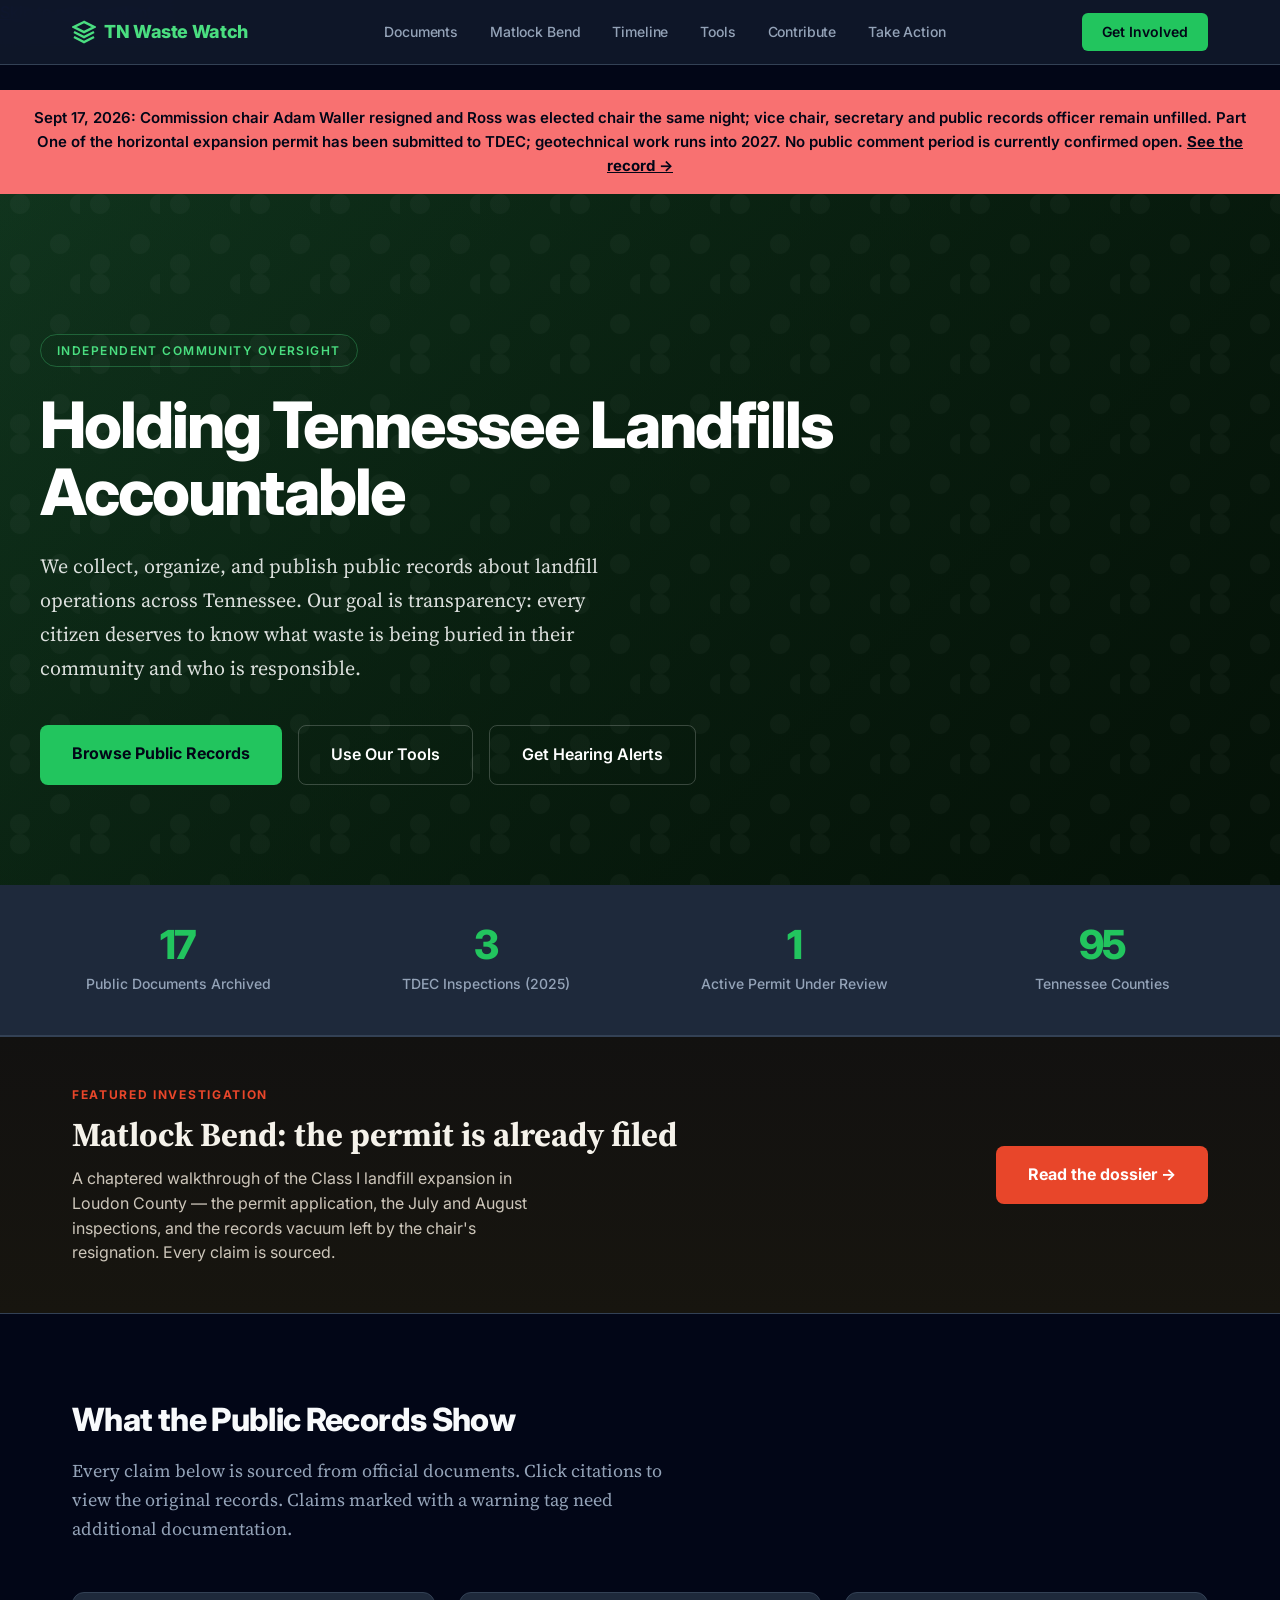
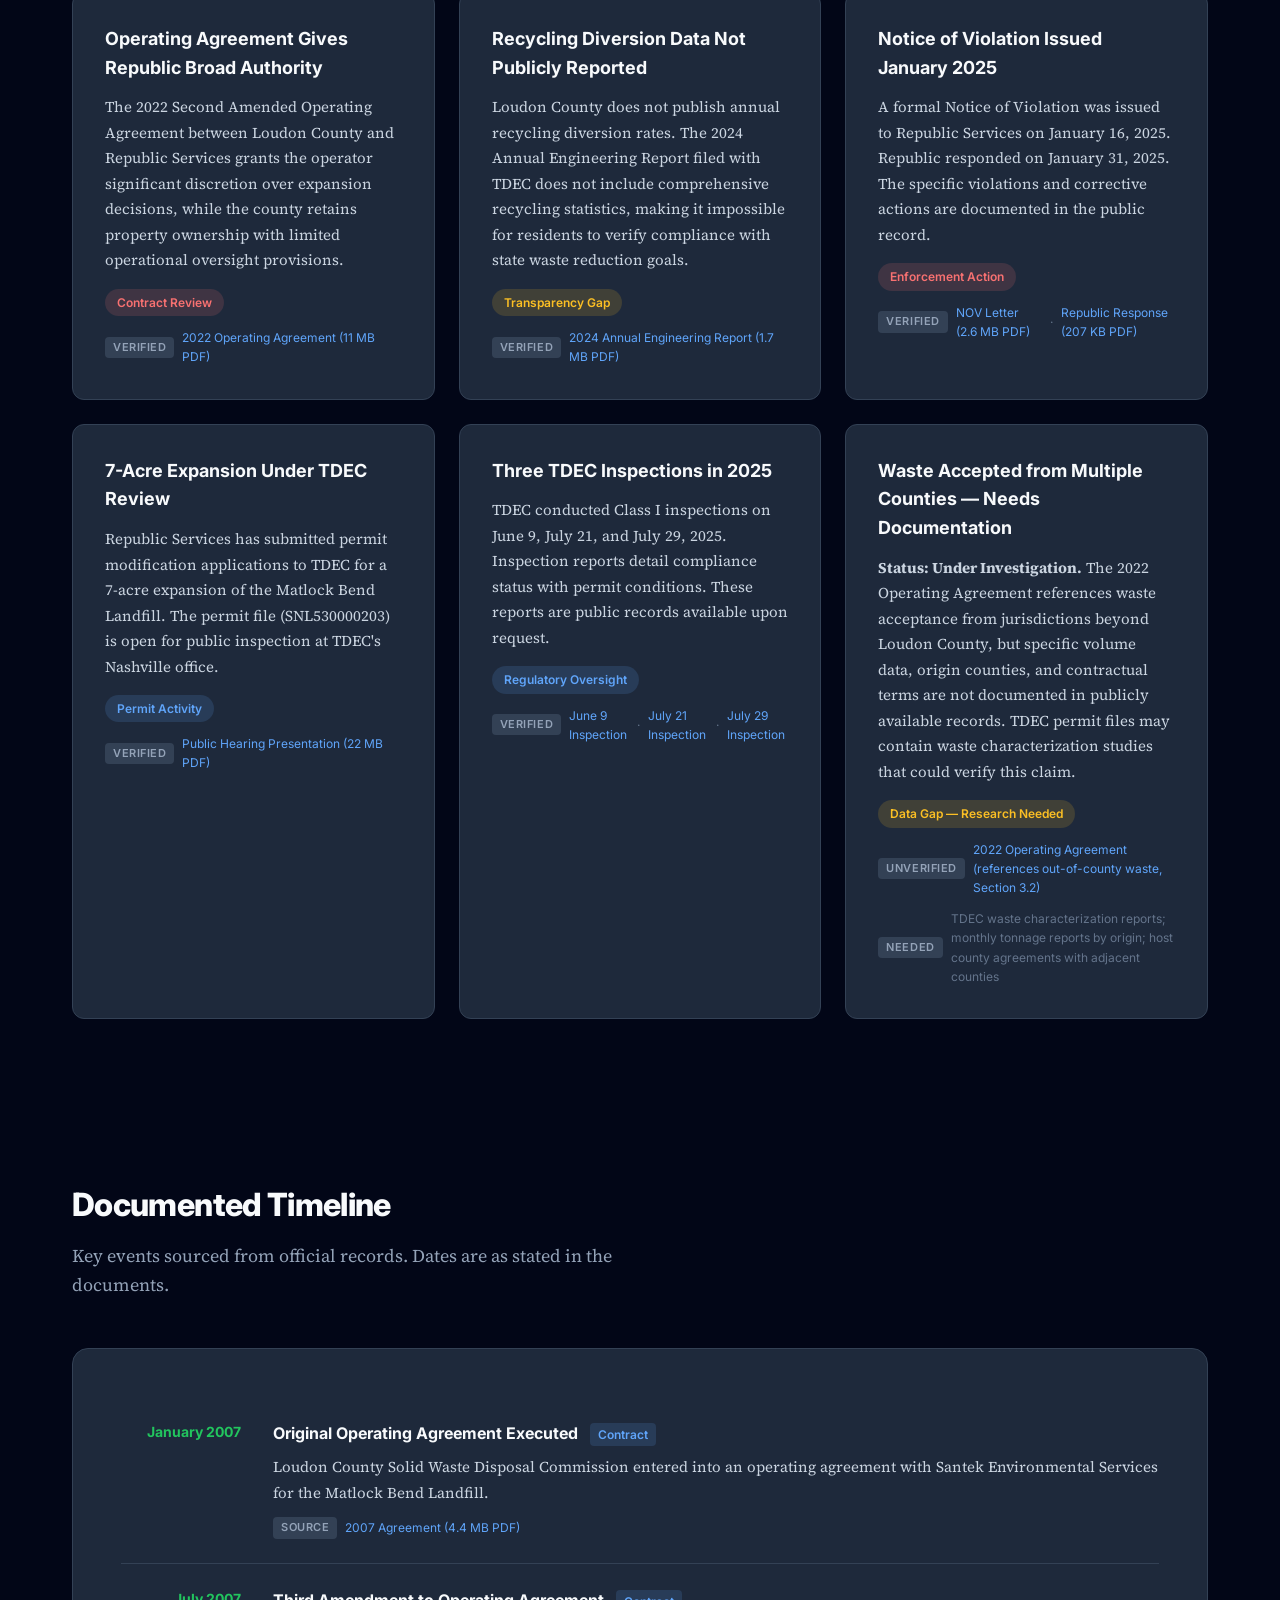
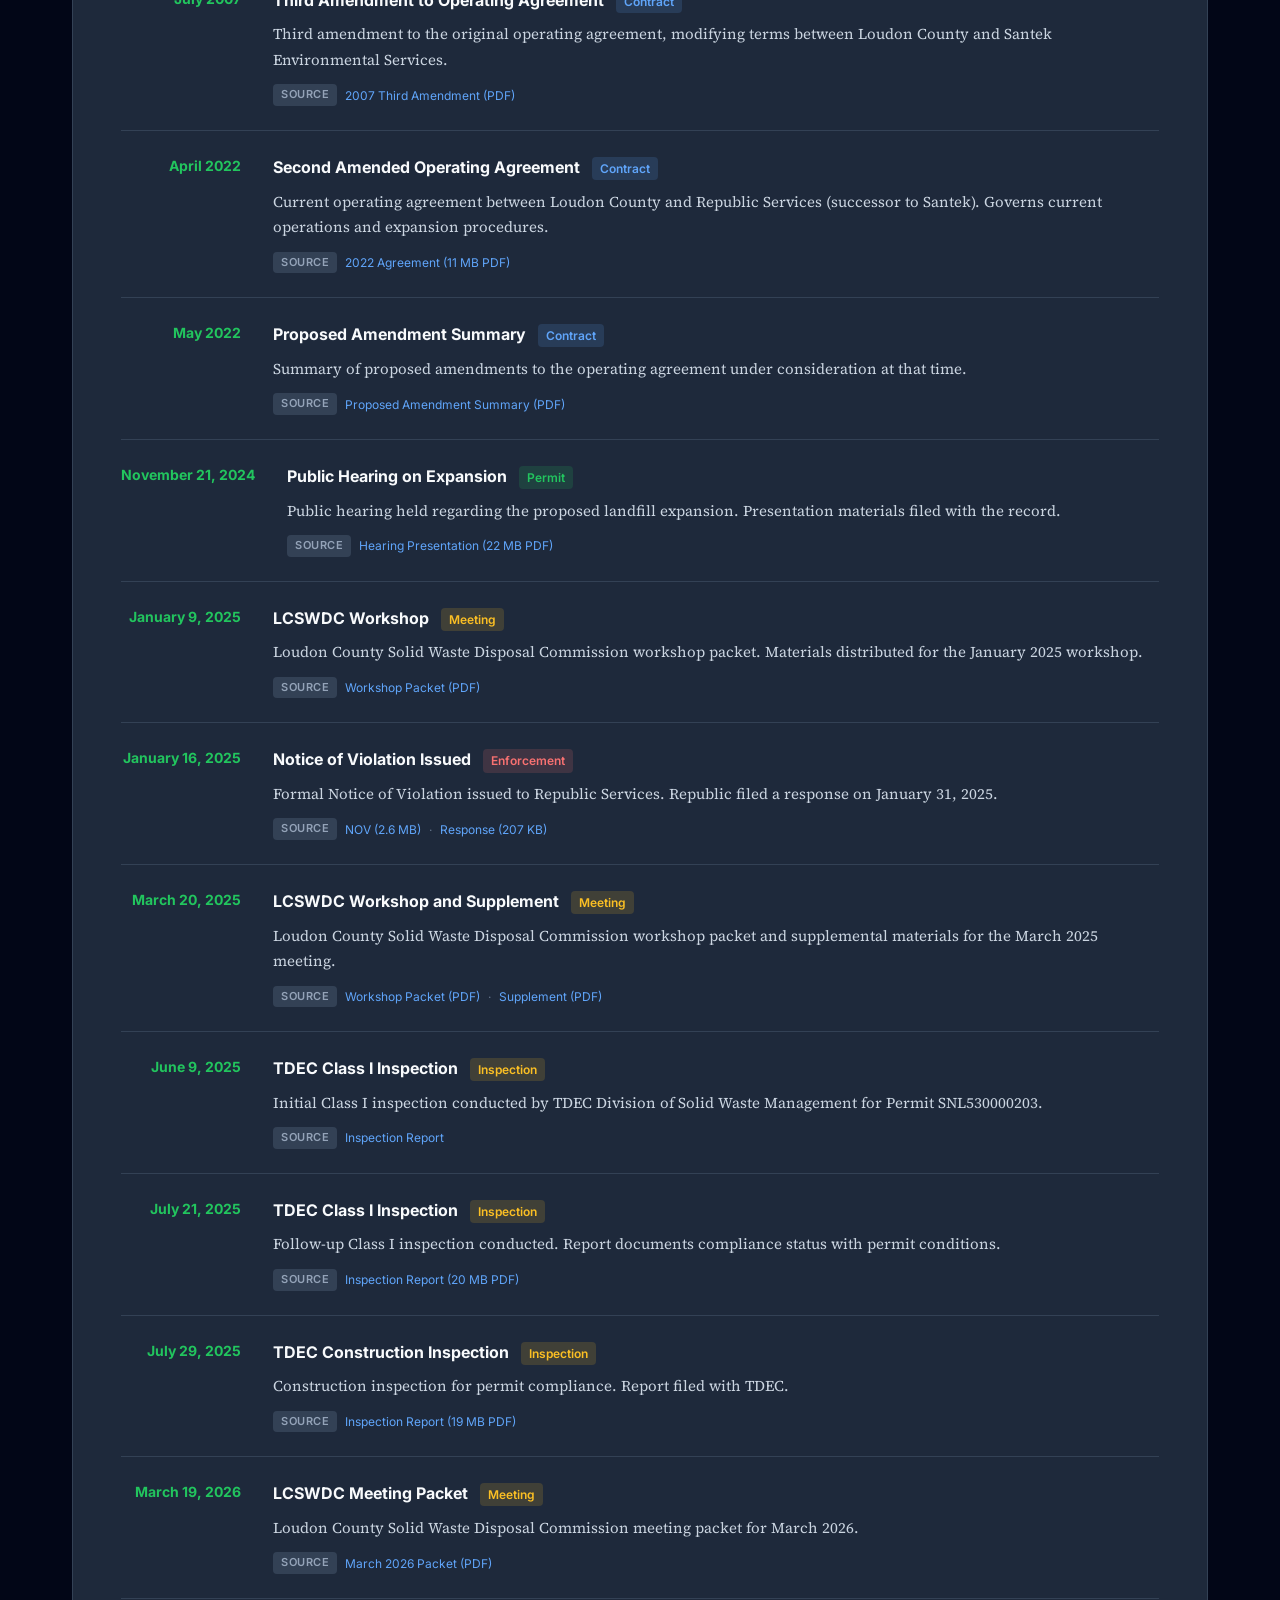
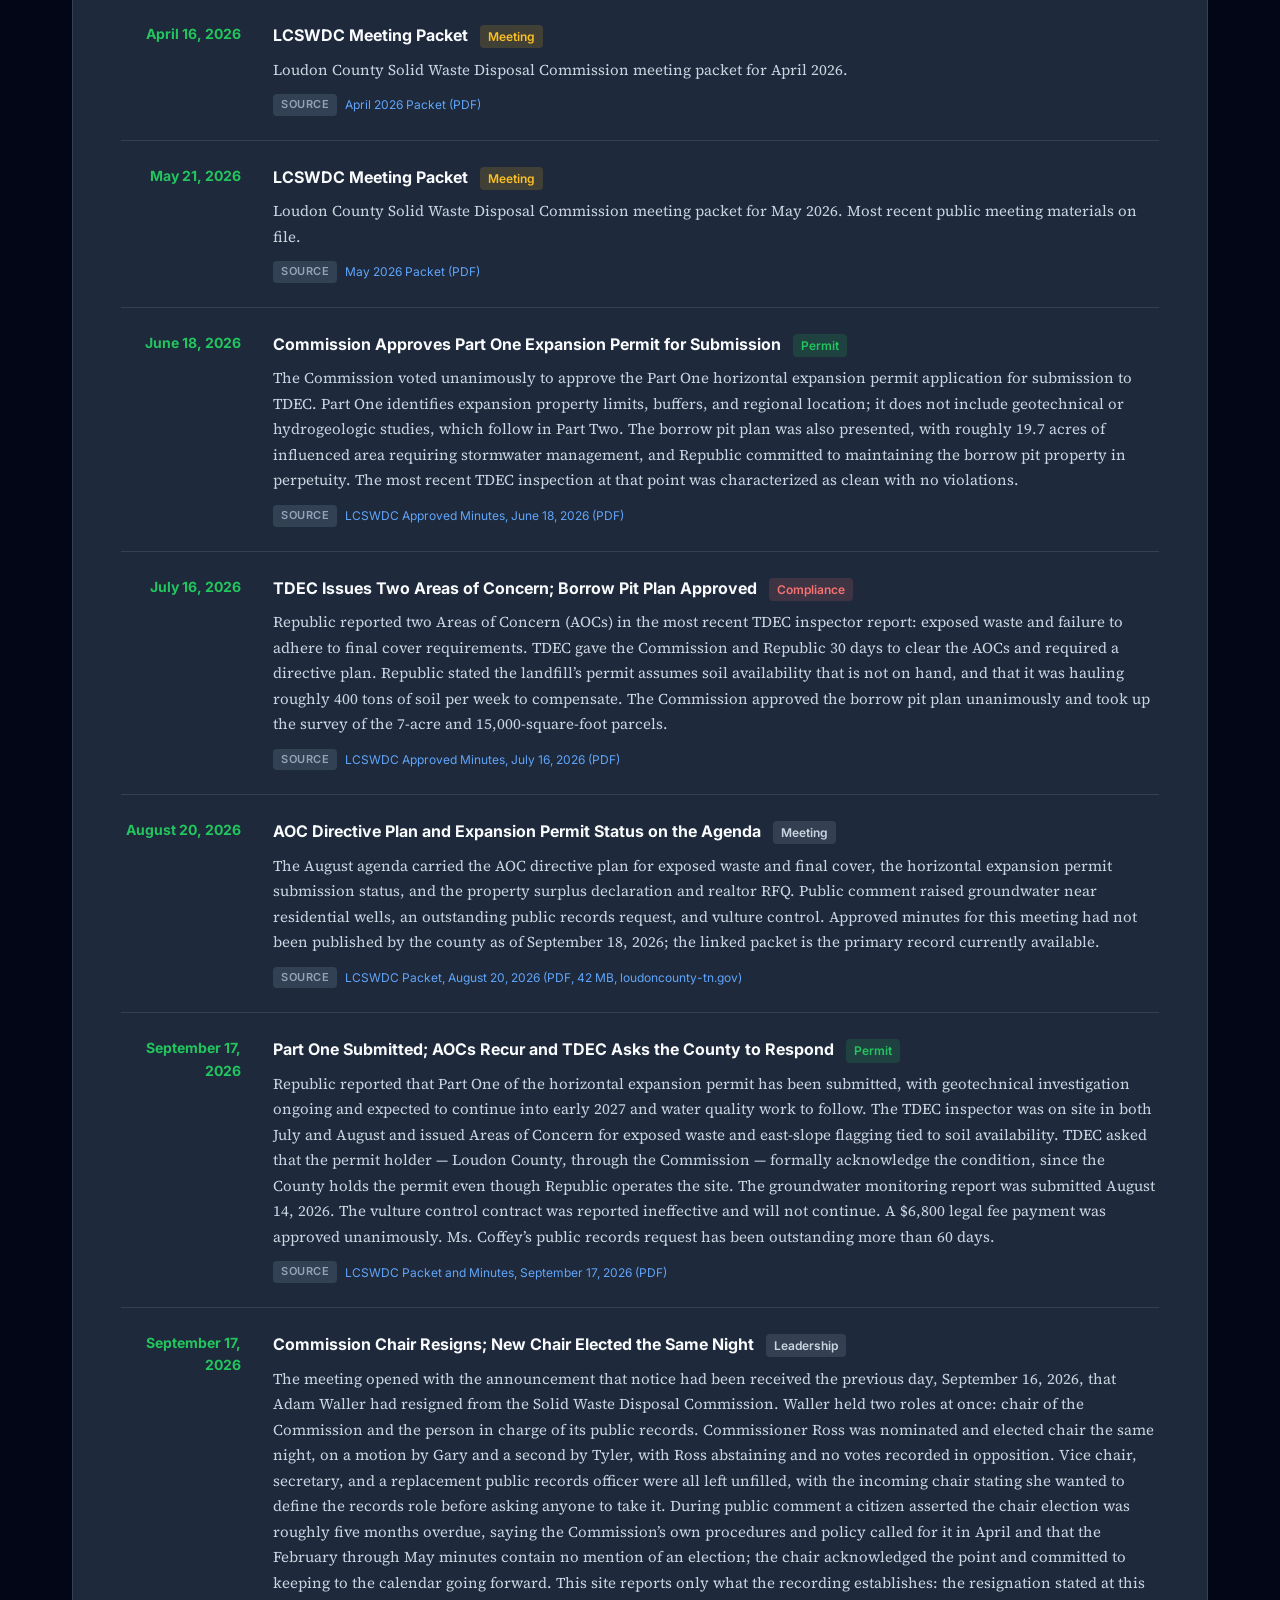
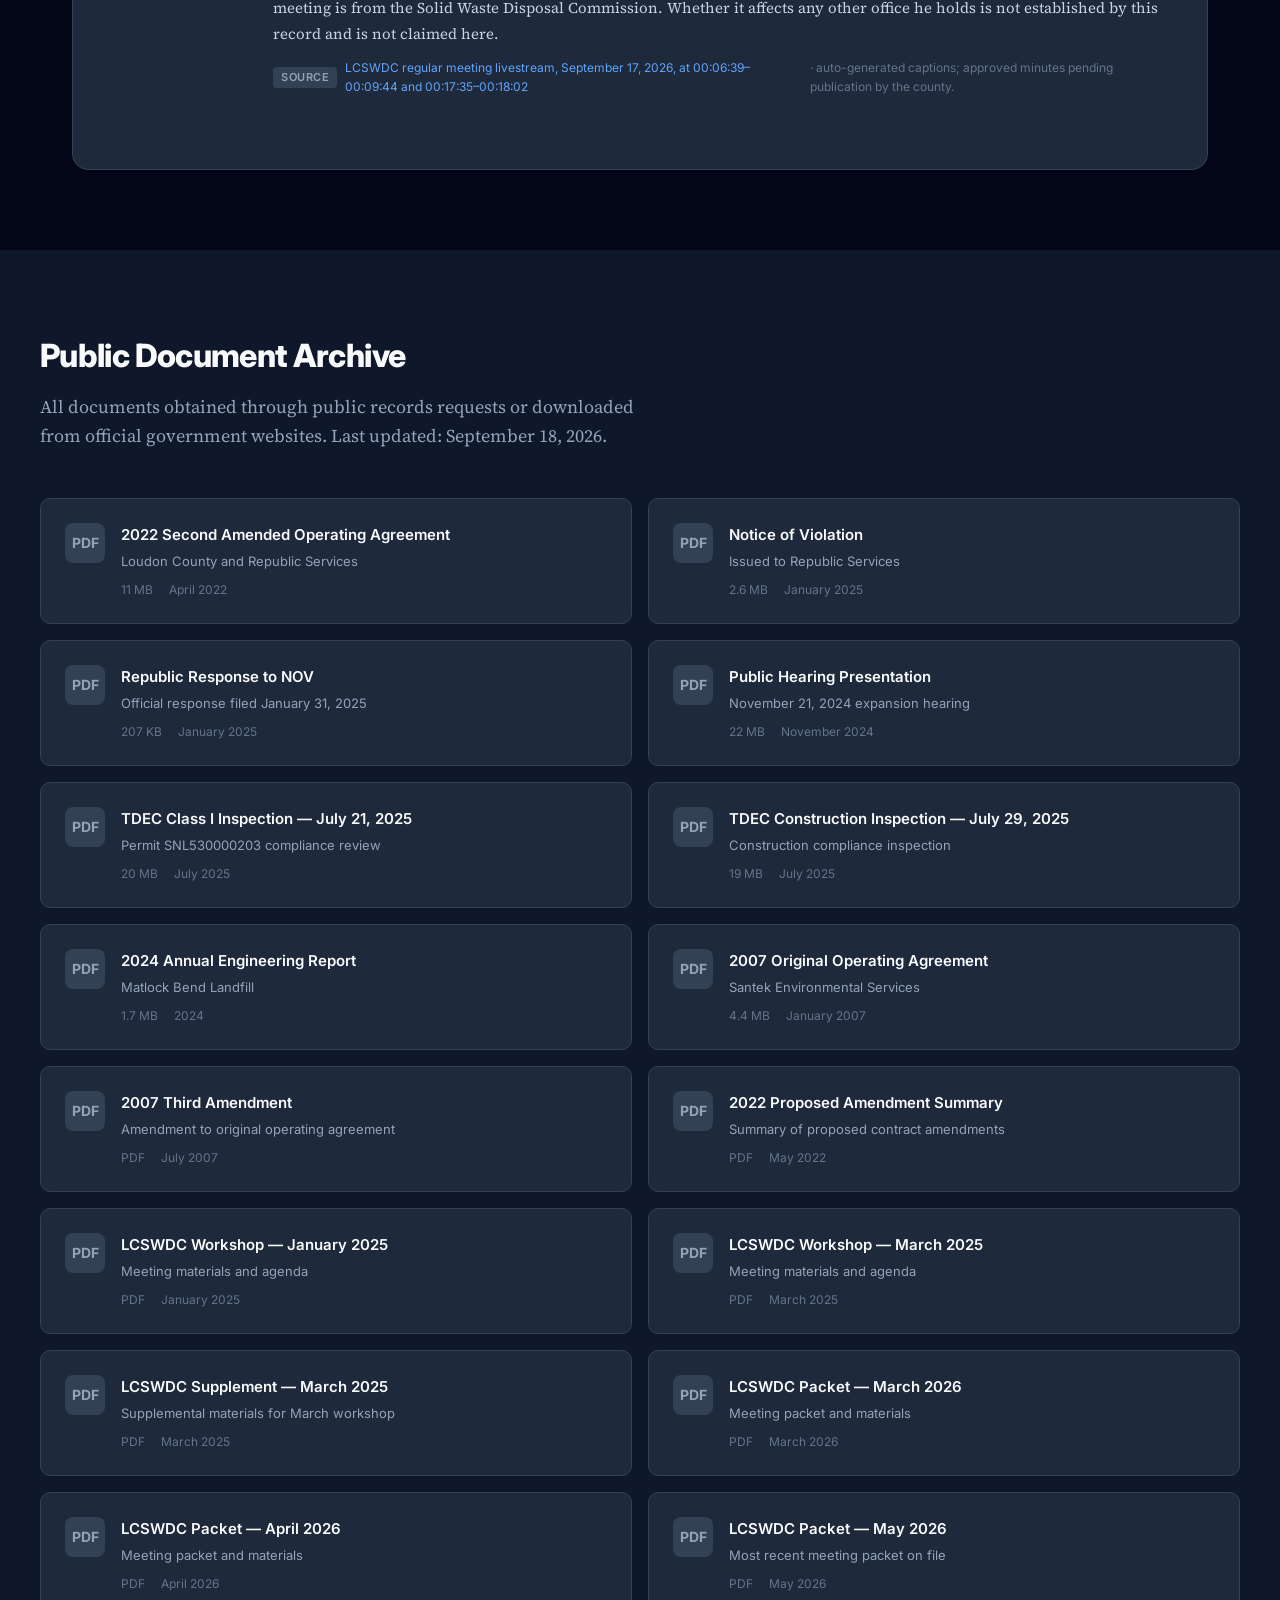
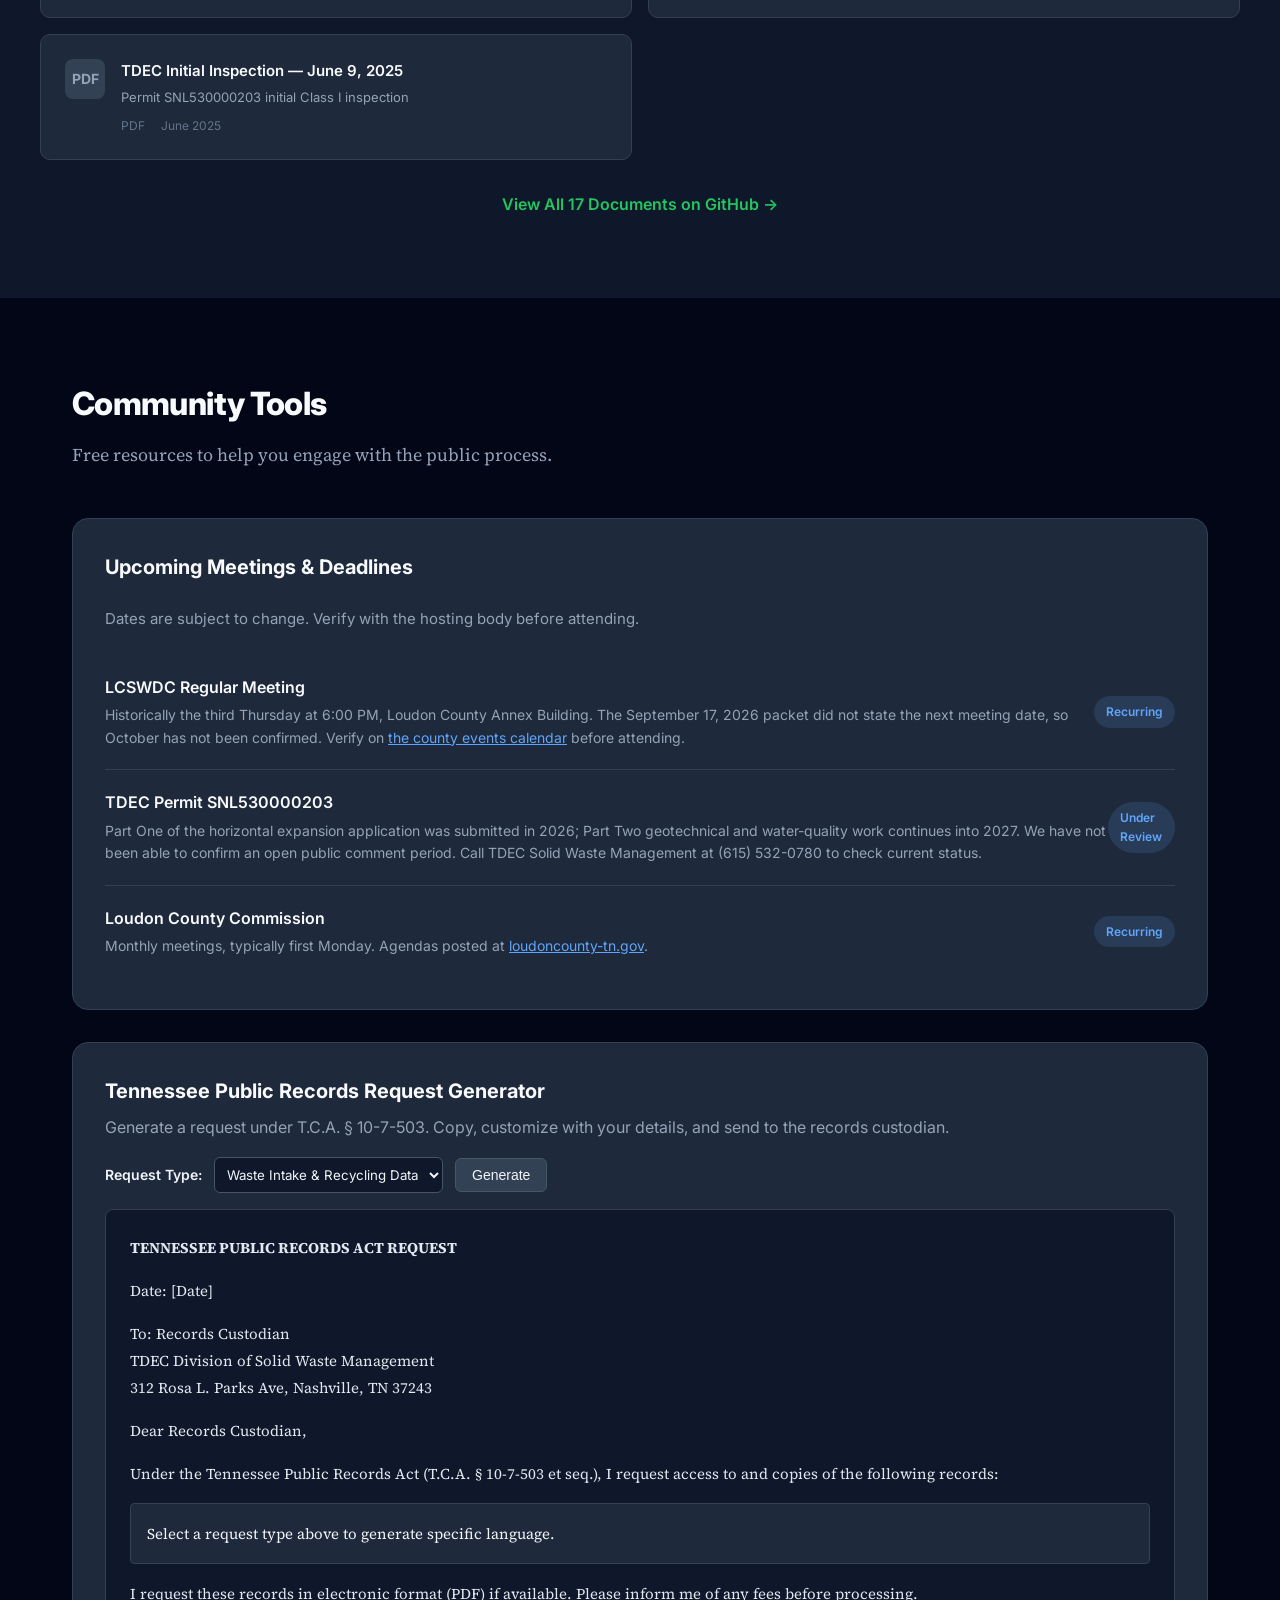
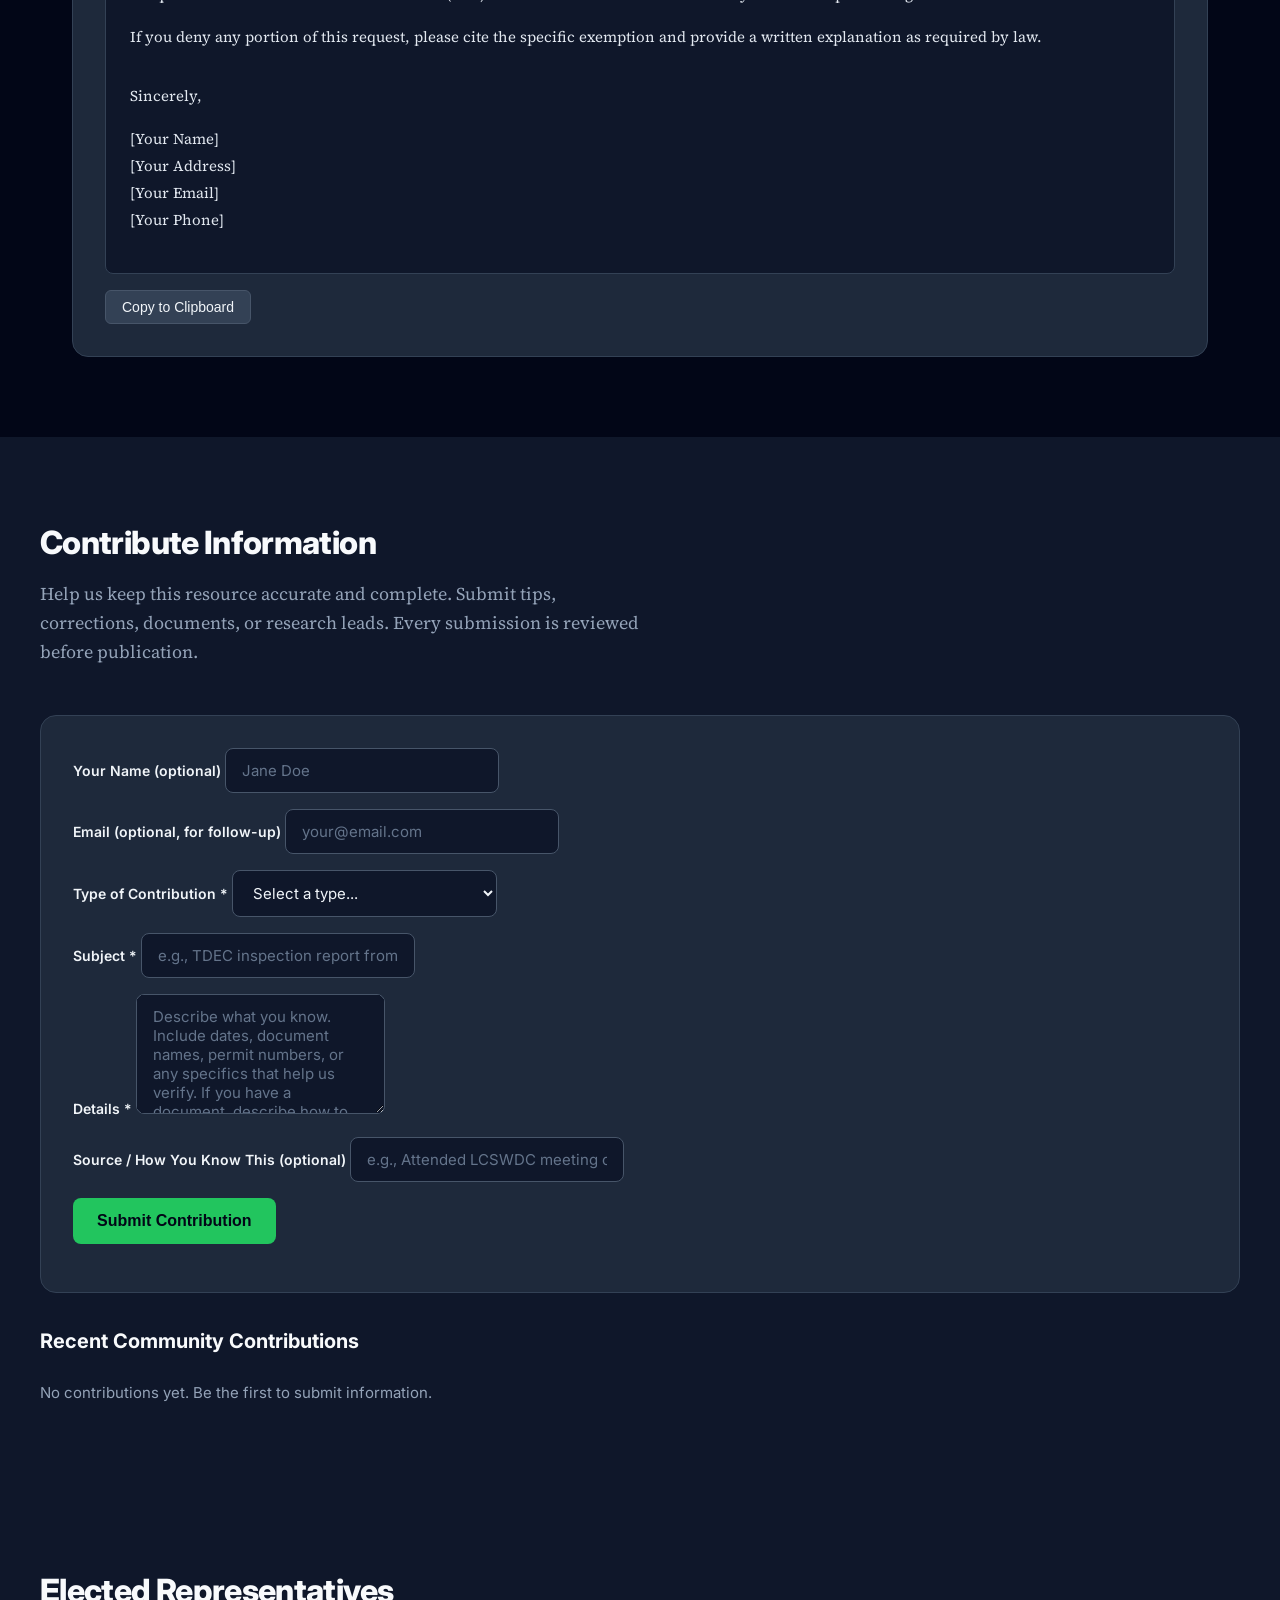
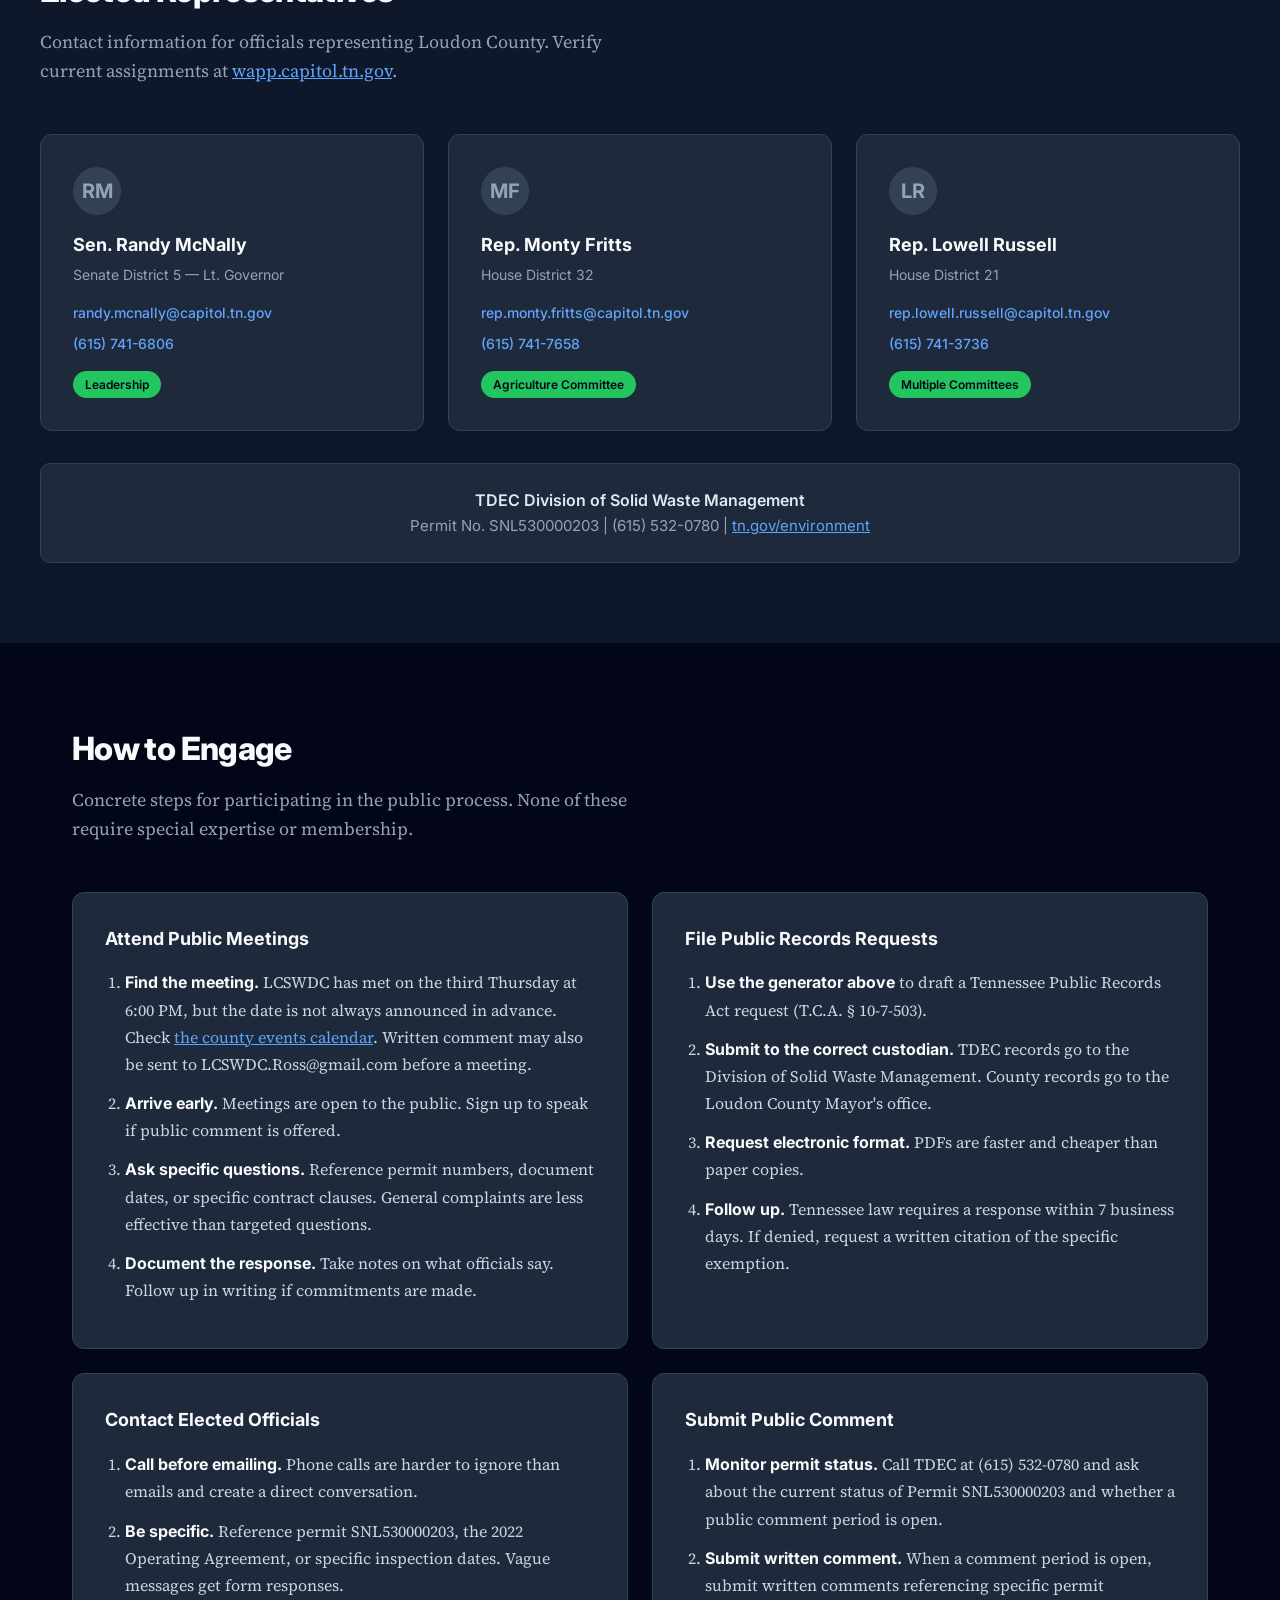
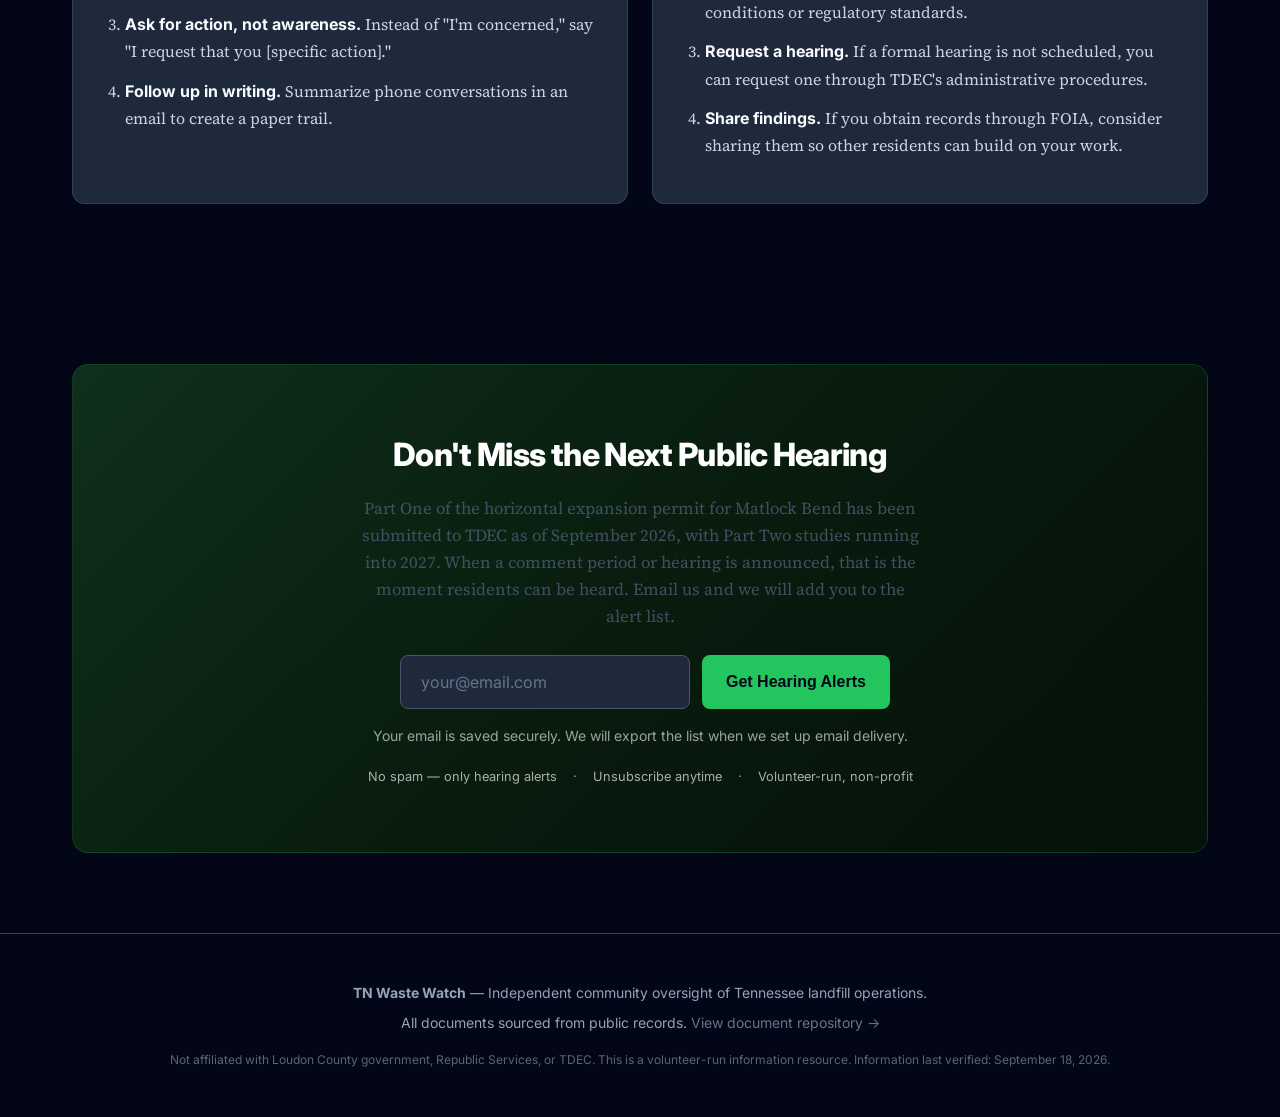
==== index.html @ c9dd0c3b "[hermes] fix: connect the landing page and the dossier The chaptered dossier at /dossier/ shipped un" ====
<!DOCTYPE html>
<html lang="en">
<head>
    <meta charset="UTF-8">
    <meta name="viewport" content="width=device-width, initial-scale=1.0">
    <title>TN Waste Watch — Tennessee Landfill Accountability</title>
    <!-- Without this the browser auto-requests /favicon.ico, which does not
         exist on this host and logs a 404 on every page load. -->
    <link rel="icon" href="data:image/svg+xml,<svg xmlns='http://www.w3.org/2000/svg' viewBox='0 0 32 32'><rect width='32' height='32' fill='%230f172a'/><rect x='5' y='20' width='22' height='3' fill='%2322c55e'/></svg>">
    <meta name="description" content="Independent community oversight of Tennessee landfill operations. Public records, meeting schedules, and tools for civic engagement.">
    <meta name="keywords" content="Tennessee landfill, waste management, public records, TDEC, Loudon County, Republic Services, Matlock Bend">
    <meta name="author" content="TN Waste Watch">
    <meta property="og:title" content="TN Waste Watch — Tennessee Landfill Accountability">
    <meta property="og:description" content="Independent community oversight of Tennessee landfill operations.">
    <meta property="og:type" content="website">
    <meta property="og:url" content="https://tnwaste.org">
    <meta property="og:image" content="https://tnwaste.org/og-image.png">
    <meta property="og:image:width" content="1200">
    <meta property="og:image:height" content="630">
    <meta property="og:image:alt" content="TN Waste Watch — Tennessee Landfill Accountability">
    <meta name="twitter:image" content="https://tnwaste.org/og-image.png">
    <meta name="twitter:card" content="summary_large_image">
    <link rel="canonical" href="https://tnwaste.org">
    <link rel="preconnect" href="https://fonts.googleapis.com">
    <link href="https://fonts.googleapis.com/css2?family=Inter:wght@400;500;600;700;800&family=Source+Serif+4:ital,wght@0,400;0,600;1,400&display=swap" rel="stylesheet">
    <script type="application/ld+json">
    {
        "@context": "https://schema.org",
        "@type": "Organization",
        "name": "TN Waste Watch",
        "url": "https://tnwaste.org",
        "description": "Independent community oversight of Tennessee landfill operations"
    }
    </script>
    <style>
        :root {
            --forest: #22c55e;
            --forest-dark: #16a34a;
            --forest-light: #4ade80;
            --sky: #60a5fa;
            --sky-dark: #3b82f6;
            --amber: #fbbf24;
            --rose: #f87171;
            --slate-50: #0f172a;
            --slate-100: #1e293b;
            --slate-200: #334155;
            --slate-300: #475569;
            --slate-400: #64748b;
            --slate-500: #94a3b8;
            --slate-600: #cbd5e1;
            --slate-700: #e2e8f0;
            --slate-800: #f1f5f9;
            --slate-900: #f8fafc;
            --max-width: 1200px;
            --font-sans: 'Inter', -apple-system, BlinkMacSystemFont, sans-serif;
            --font-serif: 'Source Serif 4', Georgia, serif;
        }

        * { margin: 0; padding: 0; box-sizing: border-box; }

        body {
            font-family: var(--font-sans);
            color: var(--slate-700);
            line-height: 1.6;
            background: #020617;
            -webkit-font-smoothing: antialiased;
        }

        /* Navigation */
        /* The nav is fixed at 64px, so an anchored section would otherwise land
           underneath it. Offset every in-page target by the nav height. */
        [id] { scroll-margin-top: 76px; }

        .nav {
            position: fixed;
            top: 0; left: 0; right: 0;
            background: rgba(15, 23, 42, 0.96);
            backdrop-filter: blur(12px);
            border-bottom: 1px solid var(--slate-200);
            z-index: 1000;
        }
        .nav-inner {
            max-width: var(--max-width);
            margin: 0 auto;
            padding: 0 2rem;
            display: flex;
            align-items: center;
            justify-content: space-between;
            height: 64px;
        }
        .nav-logo {
            font-weight: 800;
            font-size: 1.125rem;
            color: var(--forest-light);
            text-decoration: none;
            display: flex;
            align-items: center;
            gap: 0.5rem;
            letter-spacing: -0.02em;
        }
        .nav-logo svg { width: 24px; height: 24px; }
        .nav-links {
            display: flex;
            gap: 2rem;
            list-style: none;
        }
        .nav-links a {
            color: var(--slate-500);
            text-decoration: none;
            font-weight: 500;
            font-size: 0.875rem;
            transition: color 0.2s;
            letter-spacing: -0.01em;
        }
        .nav-links a:hover { color: var(--forest-light); }
        .nav-cta {
            background: var(--forest);
            color: #020617;
            padding: 0.5rem 1.25rem;
            border-radius: 6px;
            font-weight: 600;
            font-size: 0.875rem;
            text-decoration: none;
            transition: background 0.2s;
        }
        .nav-cta:hover { background: var(--forest-light); }

        /* Mobile menu toggle. Hidden on desktop; the only way to reach the nav
           links below 900px, where .nav-links is display:none. */
        .nav-toggle {
            display: none;
            background: none;
            border: 1px solid var(--slate-200);
            border-radius: 6px;
            padding: 0.4rem 0.55rem;
            cursor: pointer;
            color: var(--slate-500);
            line-height: 0;
        }
        .nav-toggle svg { width: 20px; height: 20px; }
        .nav-toggle:hover { color: var(--forest-light); }
        .nav-toggle .icon-close { display: none; }
        .nav-toggle[aria-expanded="true"] .icon-open { display: none; }
        .nav-toggle[aria-expanded="true"] .icon-close { display: block; }

        /* Hero */
        .hero {
            padding: 140px 2rem 100px;
            background: linear-gradient(135deg, #0f2818 0%, #051208 100%);
            color: white;
            position: relative;
            overflow: hidden;
        }
        .hero::before {
            content: '';
            position: absolute;
            top: 0; left: 0; right: 0; bottom: 0;
            background: linear-gradient(135deg, rgba(34,197,94,0.08) 0%, rgba(5,18,8,0.95) 100%);
        }
        .hero-pattern {
            position: absolute;
            top: 0; left: 0; right: 0; bottom: 0;
            opacity: 0.03;
            background-image: url("data:image/svg+xml,%3Csvg width='80' height='80' viewBox='0 0 80 80' xmlns='http://www.w3.org/2000/svg'%3E%3Cg fill='none' fill-rule='evenodd'%3E%3Cg fill='%23ffffff'%3E%3Cpath d='M50 50c0-5.523 4.477-10 10-10s10 4.477 10 10-4.477 10-10 10-10-4.477-10-10zM10 10c0-5.523 4.477-10 10-10s10 4.477 10 10-4.477 10-10 10S10 15.523 10 10zM10 70c0-5.523 4.477-10 10-10s10 4.477 10 10-4.477 10-10 10S10 75.523 10 70zM70 10c0-5.523 4.477-10 10-10s10 4.477 10 10-4.477 10-10 10S70 15.523 70 10z'/%3E%3C/g%3E%3C/g%3E%3C/svg%3E");
        }
        .hero-inner {
            max-width: var(--max-width);
            margin: 0 auto;
            position: relative;
            z-index: 1;
        }
        .hero-label {
            display: inline-block;
            border: 1px solid rgba(74,222,128,0.3);
            padding: 0.375rem 1rem;
            border-radius: 100px;
            font-size: 0.75rem;
            font-weight: 600;
            text-transform: uppercase;
            letter-spacing: 0.12em;
            margin-bottom: 1.5rem;
            color: var(--forest-light);
        }
        .hero h1 {
            font-size: clamp(2.5rem, 5vw, 4rem);
            font-weight: 800;
            line-height: 1.05;
            margin-bottom: 1.5rem;
            max-width: 800px;
            letter-spacing: -0.03em;
        }
        .hero p {
            font-family: var(--font-serif);
            font-size: 1.25rem;
            opacity: 0.85;
            max-width: 600px;
            margin-bottom: 2.5rem;
            line-height: 1.7;
        }
        .hero-ctas {
            display: flex;
            gap: 1rem;
            flex-wrap: wrap;
        }
        .hero-cta-primary {
            background: var(--forest);
            color: #020617;
            padding: 1rem 2rem;
            border-radius: 8px;
            font-weight: 700;
            font-size: 1rem;
            text-decoration: none;
            transition: transform 0.2s, box-shadow 0.2s;
        }
        .hero-cta-primary:hover {
            transform: translateY(-2px);
            box-shadow: 0 12px 40px rgba(34,197,94,0.25);
        }
        .hero-cta-secondary {
            background: transparent;
            color: white;
            padding: 1rem 2rem;
            border-radius: 8px;
            font-weight: 600;
            font-size: 1rem;
            text-decoration: none;
            border: 1px solid rgba(255,255,255,0.2);
            transition: background 0.2s, border-color 0.2s;
        }
        .hero-cta-secondary:hover { background: rgba(255,255,255,0.05); border-color: rgba(255,255,255,0.4); }

        /* Entry point to the /dossier/ scrollytelling piece. It lives at its
           own URL with its own engine, so this band is the only way in from
           the main site -- without it the dossier is unreachable. */
        .dossier-band {
            border-top: 1px solid var(--slate-200);
            border-bottom: 1px solid var(--slate-200);
            background: linear-gradient(180deg, #121110 0%, #17150f 100%);
        }
        .dossier-band-inner {
            max-width: var(--max-width);
            margin: 0 auto;
            padding: 3rem 2rem;
            display: flex;
            align-items: center;
            gap: 2.5rem;
            flex-wrap: wrap;
        }
        .dossier-band-copy { flex: 1 1 24rem; }
        .dossier-band-label {
            font-size: 0.75rem;
            letter-spacing: 0.14em;
            text-transform: uppercase;
            color: #e8462a;
            font-weight: 700;
            margin-bottom: 0.6rem;
        }
        .dossier-band h2 {
            font-family: var(--font-serif);
            font-size: clamp(1.5rem, 3.5vw, 2.1rem);
            line-height: 1.22;
            color: #f5f2ea;
            margin: 0 0 0.7rem;
        }
        .dossier-band p {
            color: #cdc6ba;
            font-size: 1rem;
            line-height: 1.55;
            margin: 0;
            max-width: 46ch;
        }
        .dossier-band-cta {
            flex: 0 0 auto;
            display: inline-flex;
            align-items: center;
            gap: 0.6rem;
            min-height: 44px;
            padding: 1rem 2rem;
            border-radius: 8px;
            background: #e8462a;
            color: #fff;
            font-weight: 700;
            font-size: 1rem;
            text-decoration: none;
            transition: transform 0.2s, box-shadow 0.2s;
        }
        .dossier-band-cta:hover {
            transform: translateY(-2px);
            box-shadow: 0 12px 40px rgba(232,70,42,0.3);
        }
        @media (prefers-reduced-motion: reduce) {
            .dossier-band-cta { transition: none; }
            .dossier-band-cta:hover { transform: none; }
        }
        @media (max-width: 700px) {
            .dossier-band-inner { padding: 2.2rem 1.25rem; gap: 1.5rem; }
            .dossier-band-cta { width: 100%; justify-content: center; }
        }

        /* Alert Banner */
        .alert-banner {
            background: var(--rose);
            color: #020617;
            padding: 1rem 2rem;
            text-align: center;
            font-weight: 600;
            font-size: 0.9375rem;
        }
        .alert-banner a {
            color: #020617;
            text-decoration: underline;
            font-weight: 700;
        }

        /* Stats Bar */
        .stats-bar {
            background: var(--slate-100);
            border-bottom: 1px solid var(--slate-200);
            padding: 2.5rem 2rem;
        }
        .stats-inner {
            max-width: var(--max-width);
            margin: 0 auto;
            display: grid;
            grid-template-columns: repeat(4, 1fr);
            gap: 2rem;
        }
        .stat {
            text-align: center;
        }
        .stat-number {
            font-size: 2.5rem;
            font-weight: 800;
            color: var(--forest);
            line-height: 1;
            letter-spacing: -0.03em;
        }
        .stat-label {
            font-size: 0.875rem;
            color: var(--slate-500);
            margin-top: 0.5rem;
            font-weight: 500;
        }

        /* Sections */
        .section {
            padding: 5rem 2rem;
            max-width: var(--max-width);
            margin: 0 auto;
        }
        .section-header {
            margin-bottom: 3rem;
        }
        .section-header h2 {
            font-size: 2rem;
            font-weight: 800;
            color: var(--slate-900);
            margin-bottom: 0.75rem;
            letter-spacing: -0.02em;
        }
        .section-header p {
            font-size: 1.125rem;
            color: var(--slate-500);
            max-width: 600px;
            font-family: var(--font-serif);
            line-height: 1.6;
        }

        /* Citation */
        .citation {
            font-size: 0.75rem;
            color: var(--slate-400);
            margin-top: 0.75rem;
            display: flex;
            align-items: center;
            gap: 0.5rem;
        }
        .citation a {
            color: var(--sky);
            text-decoration: none;
        }
        .citation a:hover { text-decoration: underline; }
        .citation-tag {
            background: var(--slate-200);
            padding: 0.125rem 0.5rem;
            border-radius: 4px;
            font-size: 0.6875rem;
            font-weight: 600;
            color: var(--slate-500);
            text-transform: uppercase;
            letter-spacing: 0.05em;
        }

        /* Problem Cards */
        .problems-grid {
            display: grid;
            grid-template-columns: repeat(3, 1fr);
            gap: 1.5rem;
        }
        .problem-card {
            background: var(--slate-100);
            border-radius: 12px;
            padding: 2rem;
            border: 1px solid var(--slate-200);
            transition: box-shadow 0.2s, border-color 0.2s;
        }
        .problem-card:hover {
            box-shadow: 0 4px 24px rgba(0,0,0,0.3);
            border-color: var(--slate-300);
        }
        .problem-card h3 {
            font-size: 1.125rem;
            font-weight: 700;
            margin-bottom: 0.75rem;
            color: var(--slate-900);
        }
        .problem-card p {
            font-size: 0.9375rem;
            color: var(--slate-600);
            line-height: 1.7;
            font-family: var(--font-serif);
        }
        .problem-tag {
            display: inline-block;
            padding: 0.25rem 0.75rem;
            border-radius: 100px;
            font-size: 0.75rem;
            font-weight: 600;
            margin-top: 1rem;
        }
        .tag-danger { background: rgba(248,113,113,0.15); color: var(--rose); }
        .tag-warning { background: rgba(251,191,36,0.15); color: var(--amber); }
        .tag-info { background: rgba(96,165,250,0.15); color: var(--sky); }

        /* Timeline */
        .timeline {
            background: var(--slate-100);
            border-radius: 16px;
            padding: 3rem;
            border: 1px solid var(--slate-200);
        }
        .timeline-item {
            display: flex;
            gap: 2rem;
            padding: 1.5rem 0;
            border-bottom: 1px solid var(--slate-200);
        }
        .timeline-item:last-child { border-bottom: none; }
        .timeline-date {
            min-width: 120px;
            font-weight: 700;
            color: var(--forest);
            font-size: 0.875rem;
            text-align: right;
        }
        .timeline-content h4 {
            font-weight: 700;
            margin-bottom: 0.5rem;
            color: var(--slate-900);
            font-size: 1rem;
        }
        .timeline-content p {
            color: var(--slate-600);
            font-size: 0.9375rem;
            font-family: var(--font-serif);
            line-height: 1.7;
        }
        .timeline-badge {
            display: inline-block;
            padding: 0.125rem 0.5rem;
            border-radius: 4px;
            font-size: 0.75rem;
            font-weight: 600;
            margin-left: 0.5rem;
        }
        .badge-contract { background: rgba(96,165,250,0.15); color: var(--sky); }
        .badge-violation { background: rgba(248,113,113,0.15); color: var(--rose); }
        .badge-permit { background: rgba(251,191,36,0.15); color: var(--amber); }
        .badge-expansion { background: rgba(34,197,94,0.15); color: var(--forest); }
        .badge-meeting { background: rgba(148,163,184,0.18); color: var(--slate-600, #94a3b8); }

        /* Documents */
        .docs-grid {
            display: grid;
            grid-template-columns: repeat(2, 1fr);
            gap: 1rem;
        }
        .doc-card {
            background: var(--slate-100);
            border-radius: 10px;
            padding: 1.5rem;
            border: 1px solid var(--slate-200);
            display: flex;
            align-items: flex-start;
            gap: 1rem;
            transition: box-shadow 0.2s, border-color 0.2s;
            text-decoration: none;
            color: inherit;
        }
        .doc-card:hover {
            box-shadow: 0 4px 20px rgba(0,0,0,0.3);
            border-color: var(--slate-300);
        }
        .doc-icon {
            width: 40px;
            height: 40px;
            background: var(--slate-200);
            border-radius: 8px;
            display: flex;
            align-items: center;
            justify-content: center;
            flex-shrink: 0;
            font-size: 0.875rem;
            font-weight: 700;
            color: var(--slate-500);
        }
        .doc-info h4 {
            font-weight: 600;
            font-size: 0.9375rem;
            margin-bottom: 0.25rem;
            color: var(--slate-900);
        }
        .doc-info p {
            font-size: 0.8125rem;
            color: var(--slate-500);
        }
        .doc-meta {
            display: flex;
            gap: 1rem;
            margin-top: 0.5rem;
            font-size: 0.75rem;
            color: var(--slate-400);
        }

        /* Representatives */
        .reps-grid {
            display: grid;
            grid-template-columns: repeat(3, 1fr);
            gap: 1.5rem;
        }
        .rep-card {
            background: var(--slate-100);
            border-radius: 12px;
            padding: 2rem;
            border: 1px solid var(--slate-200);
        }
        .rep-avatar {
            width: 48px;
            height: 48px;
            border-radius: 50%;
            background: var(--slate-200);
            display: flex;
            align-items: center;
            justify-content: center;
            margin-bottom: 1rem;
            font-size: 1.25rem;
            font-weight: 700;
            color: var(--slate-500);
        }
        .rep-card h3 {
            font-weight: 700;
            font-size: 1.125rem;
            margin-bottom: 0.25rem;
            color: var(--slate-900);
        }
        .rep-role {
            color: var(--slate-500);
            font-size: 0.875rem;
            margin-bottom: 1rem;
        }
        .rep-contact {
            display: flex;
            flex-direction: column;
            gap: 0.5rem;
        }
        .rep-contact a {
            color: var(--sky);
            text-decoration: none;
            font-size: 0.875rem;
            font-weight: 500;
        }
        .rep-contact a:hover { text-decoration: underline; }
        .rep-key {
            display: inline-block;
            background: var(--forest);
            color: #020617;
            padding: 0.25rem 0.75rem;
            border-radius: 100px;
            font-size: 0.75rem;
            font-weight: 600;
            margin-top: 1rem;
        }

        /* Action Cards */
        .actions-grid {
            display: grid;
            grid-template-columns: repeat(2, 1fr);
            gap: 1.5rem;
        }
        .action-card {
            background: var(--slate-100);
            border-radius: 12px;
            padding: 2rem;
            border: 1px solid var(--slate-200);
        }
        .action-card h3 {
            font-size: 1.125rem;
            font-weight: 700;
            margin-bottom: 1rem;
            color: var(--slate-900);
        }
        .action-card ol {
            padding-left: 1.25rem;
            color: var(--slate-600);
        }
        .action-card li {
            margin-bottom: 0.75rem;
            line-height: 1.7;
            font-family: var(--font-serif);
        }
        .action-card li strong {
            color: var(--slate-900);
            font-family: var(--font-sans);
        }

        /* Meeting Tracker */
        .meeting-tracker {
            background: var(--slate-100);
            border-radius: 16px;
            padding: 2rem;
            border: 1px solid var(--slate-200);
        }
        .meeting-item {
            display: flex;
            justify-content: space-between;
            align-items: center;
            padding: 1.25rem 0;
            border-bottom: 1px solid var(--slate-200);
        }
        .meeting-item:last-child { border-bottom: none; }
        .meeting-info h4 {
            font-weight: 600;
            margin-bottom: 0.25rem;
            font-size: 1rem;
            color: var(--slate-900);
        }
        .meeting-info p {
            font-size: 0.875rem;
            color: var(--slate-500);
        }
        .meeting-status {
            padding: 0.375rem 0.75rem;
            border-radius: 100px;
            font-size: 0.75rem;
            font-weight: 600;
        }
        .status-upcoming { background: rgba(96,165,250,0.15); color: var(--sky); }
        .status-past { background: var(--slate-200); color: var(--slate-500); }
        .status-urgent { background: rgba(248,113,113,0.15); color: var(--rose); }

        /* FOIA Tool */
        .foia-tool {
            background: var(--slate-100);
            border-radius: 16px;
            padding: 2rem;
            border: 1px solid var(--slate-200);
        }
        .foia-template {
            background: var(--slate-50);
            border-radius: 8px;
            padding: 1.5rem;
            margin-top: 1rem;
            font-family: var(--font-serif);
            font-size: 0.9375rem;
            line-height: 1.8;
            border: 1px solid var(--slate-200);
        }
        .foia-template p { margin-bottom: 1rem; color: var(--slate-700); }
        .foia-template .signature { margin-top: 2rem; }
        .copy-btn {
            padding: 0.5rem 1rem;
            background: var(--slate-200);
            border: 1px solid var(--slate-300);
            border-radius: 6px;
            font-size: 0.875rem;
            cursor: pointer;
            transition: background 0.2s;
            font-weight: 500;
            color: var(--slate-800);
        }
        .copy-btn:hover { background: var(--slate-300); }

        /* Newsletter */
        .newsletter {
            background: linear-gradient(135deg, #0f2818 0%, #051208 100%);
            border-radius: 16px;
            padding: 4rem 2rem;
            text-align: center;
            color: white;
            position: relative;
            overflow: hidden;
            border: 1px solid rgba(34,197,94,0.2);
        }
        .newsletter::before {
            content: '';
            position: absolute;
            top: 0; left: 0; right: 0; bottom: 0;
            background: linear-gradient(135deg, rgba(34,197,94,0.05) 0%, rgba(5,18,8,0.9) 100%);
        }
        .newsletter > * { position: relative; z-index: 1; }
        .newsletter h2 {
            font-size: 2rem;
            font-weight: 800;
            margin-bottom: 1rem;
            letter-spacing: -0.02em;
        }
        .newsletter .newsletter-lead {
            opacity: 0.9;
            max-width: 560px;
            margin: 0 auto 1.5rem;
            font-family: var(--font-serif);
            font-size: 1.05rem;
            line-height: 1.6;
            color: var(--slate-300);
        }
        .newsletter .newsletter-lead strong {
            color: var(--forest-light);
            font-weight: 600;
        }
        .subscriber-count {
            display: inline-flex;
            align-items: center;
            gap: 0.5rem;
            background: rgba(255,255,255,0.1);
            padding: 0.4rem 1rem;
            border-radius: 100px;
            font-size: 0.85rem;
            margin-bottom: 1.25rem;
            font-weight: 500;
        }
        .pulse-dot {
            width: 8px;
            height: 8px;
            background: var(--forest);
            border-radius: 50%;
            animation: pulse 2s infinite;
            display: inline-block;
        }
        @keyframes pulse {
            0%, 100% { opacity: 1; transform: scale(1); }
            50% { opacity: 0.5; transform: scale(1.2); }
        }
        .trust-badges {
            display: flex;
            flex-wrap: wrap;
            justify-content: center;
            gap: 0.5rem 1rem;
            margin-top: 1.25rem;
            font-size: 0.8rem;
            opacity: 0.65;
        }
        .newsletter-form {
            display: flex;
            gap: 0.75rem;
            max-width: 480px;
            margin: 0 auto;
        }
        .newsletter-form input {
            flex: 1;
            padding: 1rem 1.25rem;
            border-radius: 8px;
            border: 1px solid var(--slate-300);
            font-size: 1rem;
            font-family: inherit;
            background: var(--slate-100);
            color: var(--slate-800);
        }
        .newsletter-form input::placeholder { color: var(--slate-400); }
        .newsletter-form button {
            padding: 1rem 1.5rem;
            background: var(--forest);
            color: #020617;
            border: none;
            border-radius: 8px;
            font-weight: 700;
            font-size: 1rem;
            cursor: pointer;
            transition: background 0.2s;
            white-space: nowrap;
        }
        .newsletter-form button:hover { background: var(--forest-light); }
        .newsletter-form button:disabled {
            opacity: 0.6;
            cursor: not-allowed;
        }
        .newsletter-success {
            background: rgba(34,197,94,0.15);
            border: 1px solid rgba(34,197,94,0.3);
            border-radius: 12px;
            padding: 1.5rem;
            max-width: 480px;
            margin: 0 auto;
        }
        .newsletter-success h3 {
            color: var(--forest-light);
            margin-bottom: 0.5rem;
            font-size: 1.25rem;
        }
        .newsletter-success p {
            margin: 0;
            font-family: var(--font-sans);
            font-size: 0.95rem;
            color: var(--slate-300);
        }

        /* Footer */
        .footer {
            background: #020617;
            color: var(--slate-500);
            padding: 3rem 2rem;
            text-align: center;
            border-top: 1px solid var(--slate-200);
        }
        .footer-inner {
            max-width: var(--max-width);
            margin: 0 auto;
        }
        .footer p {
            font-size: 0.875rem;
        }
        .footer a {
            color: var(--slate-400);
            text-decoration: none;
        }
        .footer a:hover { color: var(--slate-300); }

        /* Feedback Section */
        .feedback-section {
            background: var(--slate-100);
            border-radius: 16px;
            padding: 2rem;
            border: 1px solid var(--slate-200);
            margin-top: 2rem;
        }
        .feedback-form {
            display: flex;
            flex-direction: column;
            gap: 1rem;
        }
        .feedback-form label {
            font-weight: 600;
            font-size: 0.875rem;
            color: var(--slate-800);
        }
        .feedback-form input,
        .feedback-form textarea,
        .feedback-form select {
            padding: 0.75rem 1rem;
            border-radius: 8px;
            border: 1px solid var(--slate-300);
            font-family: inherit;
            font-size: 0.9375rem;
            background: var(--slate-50);
            color: var(--slate-800);
        }
        .feedback-form input::placeholder,
        .feedback-form textarea::placeholder {
            color: var(--slate-400);
        }
        .feedback-form textarea {
            min-height: 120px;
            resize: vertical;
        }
        .feedback-form button {
            padding: 0.875rem 1.5rem;
            background: var(--forest);
            color: #020617;
            border: none;
            border-radius: 8px;
            font-weight: 700;
            font-size: 1rem;
            cursor: pointer;
            transition: background 0.2s;
            align-self: flex-start;
        }
        .feedback-form button:hover { background: var(--forest-light); }
        .feedback-form button:disabled {
            opacity: 0.6;
            cursor: not-allowed;
        }
        .feedback-success {
            background: rgba(34,197,94,0.15);
            border: 1px solid rgba(34,197,94,0.3);
            border-radius: 12px;
            padding: 1.5rem;
            margin-top: 1rem;
        }
        .feedback-success h3 {
            color: var(--forest-light);
            margin-bottom: 0.5rem;
        }
        .feedback-success p {
            color: var(--slate-300);
            margin: 0;
        }
        .feedback-list {
            margin-top: 2rem;
        }
        .feedback-item {
            background: var(--slate-50);
            border-radius: 10px;
            padding: 1.25rem;
            border: 1px solid var(--slate-200);
            margin-bottom: 1rem;
        }
        .feedback-item-header {
            display: flex;
            justify-content: space-between;
            align-items: center;
            margin-bottom: 0.5rem;
        }
        .feedback-item-name {
            font-weight: 600;
            color: var(--slate-900);
        }
        .feedback-item-date {
            font-size: 0.75rem;
            color: var(--slate-400);
        }
        .feedback-item-type {
            display: inline-block;
            padding: 0.125rem 0.5rem;
            border-radius: 4px;
            font-size: 0.6875rem;
            font-weight: 600;
            margin-left: 0.5rem;
            text-transform: uppercase;
        }
        .feedback-type-info { background: rgba(96,165,250,0.15); color: var(--sky); }
        .feedback-type-correction { background: rgba(248,113,113,0.15); color: var(--rose); }
        .feedback-type-document { background: rgba(251,191,36,0.15); color: var(--amber); }
        .feedback-type-general { background: rgba(34,197,94,0.15); color: var(--forest); }
        .feedback-item p {
            color: var(--slate-600);
            font-size: 0.9375rem;
            line-height: 1.6;
        }
        .feedback-item-status {
            margin-top: 0.75rem;
            font-size: 0.75rem;
            font-weight: 600;
        }
        .status-pending { color: var(--amber); }
        .status-verified { color: var(--forest); }
        .status-investigating { color: var(--sky); }

        /* Responsive */
        @media (max-width: 900px) {
            /* The nav links become a drop-down panel driven by .nav-toggle.
               Previously they were simply display:none with no replacement, so
               Documents / Timeline / Tools / Contribute / Take Action were all
               unreachable on a phone. */
            .nav-toggle { display: block; }
            .nav-inner { padding: 0 1rem; gap: 0.5rem; }
            .nav-links {
                display: none;
                position: absolute;
                top: 64px; left: 0; right: 0;
                flex-direction: column;
                gap: 0;
                padding: 0.5rem 0 0.75rem;
                background: rgba(15, 23, 42, 0.98);
                backdrop-filter: blur(12px);
                border-bottom: 1px solid var(--slate-200);
            }
            .nav-links.is-open { display: flex; }
            /* Opaque: the alert banner sits directly beneath the nav and was
               showing through the panel, making the links unreadable. */
            .nav-links { background: #0f172a; z-index: 1001; box-shadow: 0 12px 24px rgba(2, 6, 23, 0.45); }
            .nav-links li { width: 100%; }
            .nav-links a {
                display: block;
                padding: 0.85rem 1.25rem;
                font-size: 1rem;
                color: var(--slate-100, #e2e8f0);
            }
            .nav-links a:active { background: rgba(148, 163, 184, 0.12); }
            .nav-cta { padding: 0.5rem 0.9rem; font-size: 0.8125rem; }
            .stats-inner { grid-template-columns: repeat(2, 1fr); }
            .problems-grid { grid-template-columns: 1fr; }
            .reps-grid { grid-template-columns: 1fr; }
            .docs-grid { grid-template-columns: 1fr; }
            .actions-grid { grid-template-columns: 1fr; }
            .newsletter-form { flex-direction: column; }
            .newsletter h2 { font-size: 1.5rem; }
            .trust-badges { flex-direction: column; gap: 0.25rem; }
            .trust-badges span:nth-child(even) { display: none; }
        }

        @media (max-width: 600px) {
            .stats-inner { grid-template-columns: 1fr; }
            .hero h1 { font-size: 2rem; }
            .hero p { font-size: 1rem; }
            .section { padding: 3rem 1rem; }
            .timeline { padding: 1.5rem; }
            .timeline-item { flex-direction: column; gap: 0.5rem; }
            .timeline-date { text-align: left; }
        }
    </style>
</head>
<body>

    <a href="#main" class="skip-link">Skip to main content</a>

    <!-- Navigation -->
    <nav class="nav">
        <div class="nav-inner">
            <a href="#" class="nav-logo">
                <svg viewBox="0 0 24 24" fill="none" stroke="currentColor" stroke-width="2.5">
                    <path d="M12 2L2 7l10 5 10-5-10-5z"/>
                    <path d="M2 17l10 5 10-5"/>
                    <path d="M2 12l10 5 10-5"/>
                </svg>
                TN Waste Watch
            </a>
            <ul class="nav-links" id="navLinks">
                <li><a href="#documents">Documents</a></li>
                <li><a href="/dossier/">Matlock Bend</a></li>
                <li><a href="#timeline">Timeline</a></li>
                <li><a href="#tools">Tools</a></li>
                <li><a href="#feedback">Contribute</a></li>
                <li><a href="#action">Take Action</a></li>
            </ul>
            <a href="#action" class="nav-cta">Get Involved</a>
            <button class="nav-toggle" id="navToggle" type="button"
                    aria-expanded="false" aria-controls="navLinks" aria-label="Menu">
                <svg class="icon-open" viewBox="0 0 24 24" fill="none" stroke="currentColor" stroke-width="2" aria-hidden="true">
                    <line x1="3" y1="6" x2="21" y2="6"/>
                    <line x1="3" y1="12" x2="21" y2="12"/>
                    <line x1="3" y1="18" x2="21" y2="18"/>
                </svg>
                <svg class="icon-close" viewBox="0 0 24 24" fill="none" stroke="currentColor" stroke-width="2" aria-hidden="true">
                    <line x1="18" y1="6" x2="6" y2="18"/>
                    <line x1="6" y1="6" x2="18" y2="18"/>
                </svg>
            </button>
        </div>
    </nav>

    <!-- Alert Banner -->
    <div class="alert-banner" style="margin-top:64px;">
        Sept 17, 2026: Commission chair Adam Waller resigned and Ross was elected chair the same night; vice chair, secretary and public records officer remain unfilled. Part One of the horizontal expansion permit has been submitted to TDEC; geotechnical work runs into 2027. No public comment period is currently confirmed open. <a href="#timeline">See the record &rarr;</a>
    </div>

    <!-- Hero -->
    <section class="hero">
        <div class="hero-pattern"></div>
        <div class="hero-inner">
            <div class="hero-label">Independent Community Oversight</div>
            <h1>Holding Tennessee Landfills Accountable</h1>
            <p>We collect, organize, and publish public records about landfill operations across Tennessee. Our goal is transparency: every citizen deserves to know what waste is being buried in their community and who is responsible.</p>
            <div class="hero-ctas">
                <a href="#documents" class="hero-cta-primary">Browse Public Records</a>
                <a href="#tools" class="hero-cta-secondary">Use Our Tools</a>
                <a href="#alerts" class="hero-cta-secondary">Get Hearing Alerts</a>
            </div>
        </div>
    </section>

    <!-- Stats Bar -->
    <div class="stats-bar">
        <div class="stats-inner">
            <div class="stat">
                <div class="stat-number">17</div>
                <div class="stat-label">Public Documents Archived</div>
            </div>
            <div class="stat">
                <div class="stat-number">3</div>
                <div class="stat-label">TDEC Inspections (2025)</div>
            </div>
            <div class="stat">
                <div class="stat-number">1</div>
                <div class="stat-label">Active Permit Under Review</div>
            </div>
            <div class="stat">
                <div class="stat-number">95</div>
                <div class="stat-label">Tennessee Counties</div>
            </div>
        </div>
    </div>

    <!-- Entry point to the chaptered dossier at /dossier/ -->
    <section class="dossier-band" aria-labelledby="dossier-band-h">
        <div class="dossier-band-inner">
            <div class="dossier-band-copy">
                <div class="dossier-band-label">Featured Investigation</div>
                <h2 id="dossier-band-h">Matlock Bend: the permit is already filed</h2>
                <p>A chaptered walkthrough of the Class I landfill expansion in Loudon County &mdash; the permit application, the July and August inspections, and the records vacuum left by the chair's resignation. Every claim is sourced.</p>
            </div>
            <a class="dossier-band-cta" href="/dossier/">Read the dossier &rarr;</a>
        </div>
    </section>

    <!-- The Problem -->
    <section class="section" id="problems">
        <div class="section-header">
            <h2>What the Public Records Show</h2>
            <p>Every claim below is sourced from official documents. Click citations to view the original records. Claims marked with a warning tag need additional documentation.</p>
        </div>
        <div class="problems-grid">
            <div class="problem-card">
                <h3>Operating Agreement Gives Republic Broad Authority</h3>
                <p>The 2022 Second Amended Operating Agreement between Loudon County and Republic Services grants the operator significant discretion over expansion decisions, while the county retains property ownership with limited operational oversight provisions.</p>
                <span class="problem-tag tag-danger">Contract Review</span>
                <div class="citation">
                    <span class="citation-tag">Verified</span>
                    <a href="https://raw.githubusercontent.com/mfethe1/loudoun-landfill-research/main/pdfs/20220412_Second_Amended_Operating_Agreement.pdf" target="_blank">2022 Operating Agreement (11 MB PDF)</a>
                </div>
            </div>
            <div class="problem-card">
                <h3>Recycling Diversion Data Not Publicly Reported</h3>
                <p>Loudon County does not publish annual recycling diversion rates. The 2024 Annual Engineering Report filed with TDEC does not include comprehensive recycling statistics, making it impossible for residents to verify compliance with state waste reduction goals.</p>
                <span class="problem-tag tag-warning">Transparency Gap</span>
                <div class="citation">
                    <span class="citation-tag">Verified</span>
                    <a href="https://raw.githubusercontent.com/mfethe1/loudoun-landfill-research/main/pdfs/2024_MatlockBendLandfill_AnnualEngineeringReport.pdf" target="_blank">2024 Annual Engineering Report (1.7 MB PDF)</a>
                </div>
            </div>
            <div class="problem-card">
                <h3>Notice of Violation Issued January 2025</h3>
                <p>A formal Notice of Violation was issued to Republic Services on January 16, 2025. Republic responded on January 31, 2025. The specific violations and corrective actions are documented in the public record.</p>
                <span class="problem-tag tag-danger">Enforcement Action</span>
                <div class="citation">
                    <span class="citation-tag">Verified</span>
                    <a href="https://raw.githubusercontent.com/mfethe1/loudoun-landfill-research/main/pdfs/20250116_Notice_Of_Violation_Letter_To_Republic.pdf" target="_blank">NOV Letter (2.6 MB PDF)</a> &middot; 
                    <a href="https://raw.githubusercontent.com/mfethe1/loudoun-landfill-research/main/pdfs/20250131_Republic_Response_To_Notice_Of_Violation.pdf" target="_blank">Republic Response (207 KB PDF)</a>
                </div>
            </div>
            <div class="problem-card">
                <h3>7-Acre Expansion Under TDEC Review</h3>
                <p>Republic Services has submitted permit modification applications to TDEC for a 7-acre expansion of the Matlock Bend Landfill. The permit file (SNL530000203) is open for public inspection at TDEC's Nashville office.</p>
                <span class="problem-tag tag-info">Permit Activity</span>
                <div class="citation">
                    <span class="citation-tag">Verified</span>
                    <a href="https://raw.githubusercontent.com/mfethe1/loudoun-landfill-research/main/pdfs/20241121_Public_Hearing_Powerpoint.pdf" target="_blank">Public Hearing Presentation (22 MB PDF)</a>
                </div>
            </div>
            <div class="problem-card">
                <h3>Three TDEC Inspections in 2025</h3>
                <p>TDEC conducted Class I inspections on June 9, July 21, and July 29, 2025. Inspection reports detail compliance status with permit conditions. These reports are public records available upon request.</p>
                <span class="problem-tag tag-info">Regulatory Oversight</span>
                <div class="citation">
                    <span class="citation-tag">Verified</span>
                    <a href="https://raw.githubusercontent.com/mfethe1/loudoun-landfill-research/main/pdfs/TDEC_Loudon_ClassI_Initial_Inspection_20250609.pdf" target="_blank">June 9 Inspection</a> &middot;
                    <a href="https://raw.githubusercontent.com/mfethe1/loudoun-landfill-research/main/pdfs/TDEC_Loudon_ClassI_Inspection_20250721.pdf" target="_blank">July 21 Inspection</a> &middot;
                    <a href="https://raw.githubusercontent.com/mfethe1/loudoun-landfill-research/main/pdfs/TDEC_Loudon_ClassI_Construction_Inspection_20250729.pdf" target="_blank">July 29 Inspection</a>
                </div>
            </div>
            <div class="problem-card">
                <h3>Waste Accepted from Multiple Counties &mdash; Needs Documentation</h3>
                <p><strong>Status: Under Investigation.</strong> The 2022 Operating Agreement references waste acceptance from jurisdictions beyond Loudon County, but specific volume data, origin counties, and contractual terms are not documented in publicly available records. TDEC permit files may contain waste characterization studies that could verify this claim.</p>
                <span class="problem-tag tag-warning">Data Gap &mdash; Research Needed</span>
                <div class="citation">
                    <span class="citation-tag">Unverified</span>
                    <a href="https://raw.githubusercontent.com/mfethe1/loudoun-landfill-research/main/pdfs/20220412_Second_Amended_Operating_Agreement.pdf" target="_blank">2022 Operating Agreement (references out-of-county waste, Section 3.2)</a>
                </div>
                <div class="citation">
                    <span class="citation-tag">Needed</span>
                    TDEC waste characterization reports; monthly tonnage reports by origin; host county agreements with adjacent counties
                </div>
            </div>
        </div>
    </section>

    <!-- Timeline -->
    <section class="section" id="timeline">
        <div class="section-header">
            <h2>Documented Timeline</h2>
            <p>Key events sourced from official records. Dates are as stated in the documents.</p>
        </div>
        <div class="timeline">
            <div class="timeline-item">
                <div class="timeline-date">January 2007</div>
                <div class="timeline-content">
                    <h4>Original Operating Agreement Executed <span class="timeline-badge badge-contract">Contract</span></h4>
                    <p>Loudon County Solid Waste Disposal Commission entered into an operating agreement with Santek Environmental Services for the Matlock Bend Landfill.</p>
                    <div class="citation">
                        <span class="citation-tag">Source</span>
                        <a href="https://raw.githubusercontent.com/mfethe1/loudoun-landfill-research/main/pdfs/20070107_Santek_Operation_Agreement.pdf" target="_blank">2007 Agreement (4.4 MB PDF)</a>
                    </div>
                </div>
            </div>
            <div class="timeline-item">
                <div class="timeline-date">July 2007</div>
                <div class="timeline-content">
                    <h4>Third Amendment to Operating Agreement <span class="timeline-badge badge-contract">Contract</span></h4>
                    <p>Third amendment to the original operating agreement, modifying terms between Loudon County and Santek Environmental Services.</p>
                    <div class="citation">
                        <span class="citation-tag">Source</span>
                        <a href="https://raw.githubusercontent.com/mfethe1/loudoun-landfill-research/main/pdfs/20070619_Third_Amendment_Operation_Agreement.pdf" target="_blank">2007 Third Amendment (PDF)</a>
                    </div>
                </div>
            </div>
            <div class="timeline-item">
                <div class="timeline-date">April 2022</div>
                <div class="timeline-content">
                    <h4>Second Amended Operating Agreement <span class="timeline-badge badge-contract">Contract</span></h4>
                    <p>Current operating agreement between Loudon County and Republic Services (successor to Santek). Governs current operations and expansion procedures.</p>
                    <div class="citation">
                        <span class="citation-tag">Source</span>
                        <a href="https://raw.githubusercontent.com/mfethe1/loudoun-landfill-research/main/pdfs/20220412_Second_Amended_Operating_Agreement.pdf" target="_blank">2022 Agreement (11 MB PDF)</a>
                    </div>
                </div>
            </div>
            <div class="timeline-item">
                <div class="timeline-date">May 2022</div>
                <div class="timeline-content">
                    <h4>Proposed Amendment Summary <span class="timeline-badge badge-contract">Contract</span></h4>
                    <p>Summary of proposed amendments to the operating agreement under consideration at that time.</p>
                    <div class="citation">
                        <span class="citation-tag">Source</span>
                        <a href="https://raw.githubusercontent.com/mfethe1/loudoun-landfill-research/main/pdfs/20220511_Proposed_Amendment_Summary.pdf" target="_blank">Proposed Amendment Summary (PDF)</a>
                    </div>
                </div>
            </div>
            <div class="timeline-item">
                <div class="timeline-date">November 21, 2024</div>
                <div class="timeline-content">
                    <h4>Public Hearing on Expansion <span class="timeline-badge badge-expansion">Permit</span></h4>
                    <p>Public hearing held regarding the proposed landfill expansion. Presentation materials filed with the record.</p>
                    <div class="citation">
                        <span class="citation-tag">Source</span>
                        <a href="https://raw.githubusercontent.com/mfethe1/loudoun-landfill-research/main/pdfs/20241121_Public_Hearing_Powerpoint.pdf" target="_blank">Hearing Presentation (22 MB PDF)</a>
                    </div>
                </div>
            </div>
            <div class="timeline-item">
                <div class="timeline-date">January 9, 2025</div>
                <div class="timeline-content">
                    <h4>LCSWDC Workshop <span class="timeline-badge badge-permit">Meeting</span></h4>
                    <p>Loudon County Solid Waste Disposal Commission workshop packet. Materials distributed for the January 2025 workshop.</p>
                    <div class="citation">
                        <span class="citation-tag">Source</span>
                        <a href="https://raw.githubusercontent.com/mfethe1/loudoun-landfill-research/main/pdfs/20250109_LCSWDC_WorkshopPacket.pdf" target="_blank">Workshop Packet (PDF)</a>
                    </div>
                </div>
            </div>
            <div class="timeline-item">
                <div class="timeline-date">January 16, 2025</div>
                <div class="timeline-content">
                    <h4>Notice of Violation Issued <span class="timeline-badge badge-violation">Enforcement</span></h4>
                    <p>Formal Notice of Violation issued to Republic Services. Republic filed a response on January 31, 2025.</p>
                    <div class="citation">
                        <span class="citation-tag">Source</span>
                        <a href="https://raw.githubusercontent.com/mfethe1/loudoun-landfill-research/main/pdfs/20250116_Notice_Of_Violation_Letter_To_Republic.pdf" target="_blank">NOV (2.6 MB)</a> &middot;
                        <a href="https://raw.githubusercontent.com/mfethe1/loudoun-landfill-research/main/pdfs/20250131_Republic_Response_To_Notice_Of_Violation.pdf" target="_blank">Response (207 KB)</a>
                    </div>
                </div>
            </div>
            <div class="timeline-item">
                <div class="timeline-date">March 20, 2025</div>
                <div class="timeline-content">
                    <h4>LCSWDC Workshop and Supplement <span class="timeline-badge badge-permit">Meeting</span></h4>
                    <p>Loudon County Solid Waste Disposal Commission workshop packet and supplemental materials for the March 2025 meeting.</p>
                    <div class="citation">
                        <span class="citation-tag">Source</span>
                        <a href="https://raw.githubusercontent.com/mfethe1/loudoun-landfill-research/main/pdfs/20250320_LCSWDC_WorkshopPacket.pdf" target="_blank">Workshop Packet (PDF)</a> &middot;
                        <a href="https://raw.githubusercontent.com/mfethe1/loudoun-landfill-research/main/pdfs/20250320_LCSWDC_Supplement.pdf" target="_blank">Supplement (PDF)</a>
                    </div>
                </div>
            </div>
            <div class="timeline-item">
                <div class="timeline-date">June 9, 2025</div>
                <div class="timeline-content">
                    <h4>TDEC Class I Inspection <span class="timeline-badge badge-permit">Inspection</span></h4>
                    <p>Initial Class I inspection conducted by TDEC Division of Solid Waste Management for Permit SNL530000203.</p>
                    <div class="citation">
                        <span class="citation-tag">Source</span>
                        <a href="https://raw.githubusercontent.com/mfethe1/loudoun-landfill-research/main/pdfs/TDEC_Loudon_ClassI_Initial_Inspection_20250609.pdf" target="_blank">Inspection Report</a>
                    </div>
                </div>
            </div>
            <div class="timeline-item">
                <div class="timeline-date">July 21, 2025</div>
                <div class="timeline-content">
                    <h4>TDEC Class I Inspection <span class="timeline-badge badge-permit">Inspection</span></h4>
                    <p>Follow-up Class I inspection conducted. Report documents compliance status with permit conditions.</p>
                    <div class="citation">
                        <span class="citation-tag">Source</span>
                        <a href="https://raw.githubusercontent.com/mfethe1/loudoun-landfill-research/main/pdfs/TDEC_Loudon_ClassI_Inspection_20250721.pdf" target="_blank">Inspection Report (20 MB PDF)</a>
                    </div>
                </div>
            </div>
            <div class="timeline-item">
                <div class="timeline-date">July 29, 2025</div>
                <div class="timeline-content">
                    <h4>TDEC Construction Inspection <span class="timeline-badge badge-permit">Inspection</span></h4>
                    <p>Construction inspection for permit compliance. Report filed with TDEC.</p>
                    <div class="citation">
                        <span class="citation-tag">Source</span>
                        <a href="https://raw.githubusercontent.com/mfethe1/loudoun-landfill-research/main/pdfs/TDEC_Loudon_ClassI_Construction_Inspection_20250729.pdf" target="_blank">Inspection Report (19 MB PDF)</a>
                    </div>
                </div>
            </div>
            <div class="timeline-item">
                <div class="timeline-date">March 19, 2026</div>
                <div class="timeline-content">
                    <h4>LCSWDC Meeting Packet <span class="timeline-badge badge-permit">Meeting</span></h4>
                    <p>Loudon County Solid Waste Disposal Commission meeting packet for March 2026.</p>
                    <div class="citation">
                        <span class="citation-tag">Source</span>
                        <a href="https://raw.githubusercontent.com/mfethe1/loudoun-landfill-research/main/pdfs/20260319_LCSWDC_Packet.pdf" target="_blank">March 2026 Packet (PDF)</a>
                    </div>
                </div>
            </div>
            <div class="timeline-item">
                <div class="timeline-date">April 16, 2026</div>
                <div class="timeline-content">
                    <h4>LCSWDC Meeting Packet <span class="timeline-badge badge-permit">Meeting</span></h4>
                    <p>Loudon County Solid Waste Disposal Commission meeting packet for April 2026.</p>
                    <div class="citation">
                        <span class="citation-tag">Source</span>
                        <a href="https://raw.githubusercontent.com/mfethe1/loudoun-landfill-research/main/pdfs/20260416_LCSWDC_Packet.pdf" target="_blank">April 2026 Packet (PDF)</a>
                    </div>
                </div>
            </div>
            <div class="timeline-item">
                <div class="timeline-date">May 21, 2026</div>
                <div class="timeline-content">
                    <h4>LCSWDC Meeting Packet <span class="timeline-badge badge-permit">Meeting</span></h4>
                    <p>Loudon County Solid Waste Disposal Commission meeting packet for May 2026. Most recent public meeting materials on file.</p>
                    <div class="citation">
                        <span class="citation-tag">Source</span>
                        <a href="https://raw.githubusercontent.com/mfethe1/loudoun-landfill-research/main/pdfs/20260521_LCSWDC_Packet.pdf" target="_blank">May 2026 Packet (PDF)</a>
                    </div>
                </div>
            </div>
            <div class="timeline-item">
                <div class="timeline-date">June 18, 2026</div>
                <div class="timeline-content">
                    <h4>Commission Approves Part One Expansion Permit for Submission <span class="timeline-badge badge-expansion">Permit</span></h4>
                    <p>The Commission voted unanimously to approve the Part One horizontal expansion permit application for submission to TDEC. Part One identifies expansion property limits, buffers, and regional location; it does not include geotechnical or hydrogeologic studies, which follow in Part Two. The borrow pit plan was also presented, with roughly 19.7 acres of influenced area requiring stormwater management, and Republic committed to maintaining the borrow pit property in perpetuity. The most recent TDEC inspection at that point was characterized as clean with no violations.</p>
                    <div class="citation">
                        <span class="citation-tag">Source</span>
                        <a href="https://raw.githubusercontent.com/mfethe1/loudoun-landfill-research/main/pdfs/20260618_LCSWDC_ApprovedMinutes.pdf" target="_blank">LCSWDC Approved Minutes, June 18, 2026 (PDF)</a>
                    </div>
                </div>
            </div>
            <div class="timeline-item">
                <div class="timeline-date">July 16, 2026</div>
                <div class="timeline-content">
                    <h4>TDEC Issues Two Areas of Concern; Borrow Pit Plan Approved <span class="timeline-badge badge-violation">Compliance</span></h4>
                    <p>Republic reported two Areas of Concern (AOCs) in the most recent TDEC inspector report: exposed waste and failure to adhere to final cover requirements. TDEC gave the Commission and Republic 30 days to clear the AOCs and required a directive plan. Republic stated the landfill&rsquo;s permit assumes soil availability that is not on hand, and that it was hauling roughly 400 tons of soil per week to compensate. The Commission approved the borrow pit plan unanimously and took up the survey of the 7-acre and 15,000-square-foot parcels.</p>
                    <div class="citation">
                        <span class="citation-tag">Source</span>
                        <a href="https://raw.githubusercontent.com/mfethe1/loudoun-landfill-research/main/pdfs/20260716_LCSWDC_ApprovedMinutes.pdf" target="_blank">LCSWDC Approved Minutes, July 16, 2026 (PDF)</a>
                    </div>
                </div>
            </div>
            <div class="timeline-item">
                <div class="timeline-date">August 20, 2026</div>
                <div class="timeline-content">
                    <h4>AOC Directive Plan and Expansion Permit Status on the Agenda <span class="timeline-badge badge-meeting">Meeting</span></h4>
                    <p>The August agenda carried the AOC directive plan for exposed waste and final cover, the horizontal expansion permit submission status, and the property surplus declaration and realtor RFQ. Public comment raised groundwater near residential wells, an outstanding public records request, and vulture control. Approved minutes for this meeting had not been published by the county as of September 18, 2026; the linked packet is the primary record currently available.</p>
                    <div class="citation">
                        <span class="citation-tag">Source</span>
                        <a href="https://loudoncounty-tn.gov/wp-content/uploads/2026/08/20260820_LCSWDC_Packet.pdf" target="_blank">LCSWDC Packet, August 20, 2026 (PDF, 42 MB, loudoncounty-tn.gov)</a>
                    </div>
                </div>
            </div>
            <div class="timeline-item">
                <div class="timeline-date">September 17, 2026</div>
                <div class="timeline-content">
                    <h4>Part One Submitted; AOCs Recur and TDEC Asks the County to Respond <span class="timeline-badge badge-expansion">Permit</span></h4>
                    <p>Republic reported that Part One of the horizontal expansion permit has been submitted, with geotechnical investigation ongoing and expected to continue into early 2027 and water quality work to follow. The TDEC inspector was on site in both July and August and issued Areas of Concern for exposed waste and east-slope flagging tied to soil availability. TDEC asked that the permit holder &mdash; Loudon County, through the Commission &mdash; formally acknowledge the condition, since the County holds the permit even though Republic operates the site. The groundwater monitoring report was submitted August 14, 2026. The vulture control contract was reported ineffective and will not continue. A $6,800 legal fee payment was approved unanimously. Ms. Coffey&rsquo;s public records request has been outstanding more than 60 days.</p>
                    <div class="citation">
                        <span class="citation-tag">Source</span>
                        <a href="https://raw.githubusercontent.com/mfethe1/loudoun-landfill-research/main/pdfs/20260917_LCSWDC_Packet.pdf" target="_blank">LCSWDC Packet and Minutes, September 17, 2026 (PDF)</a>
                    </div>
                </div>
            </div>
            <div class="timeline-item">
                <div class="timeline-date">September 17, 2026</div>
                <div class="timeline-content">
                    <h4>Commission Chair Resigns; New Chair Elected the Same Night <span class="timeline-badge badge-meeting">Leadership</span></h4>
                    <p>The meeting opened with the announcement that notice had been received the previous day, September 16, 2026, that Adam Waller had resigned from the Solid Waste Disposal Commission. Waller held two roles at once: chair of the Commission and the person in charge of its public records. Commissioner Ross was nominated and elected chair the same night, on a motion by Gary and a second by Tyler, with Ross abstaining and no votes recorded in opposition. Vice chair, secretary, and a replacement public records officer were all left unfilled, with the incoming chair stating she wanted to define the records role before asking anyone to take it. During public comment a citizen asserted the chair election was roughly five months overdue, saying the Commission&rsquo;s own procedures and policy called for it in April and that the February through May minutes contain no mention of an election; the chair acknowledged the point and committed to keeping to the calendar going forward. This site reports only what the recording establishes: the resignation stated at this meeting is from the Solid Waste Disposal Commission. Whether it affects any other office he holds is not established by this record and is not claimed here.</p>
                    <div class="citation">
                        <span class="citation-tag">Source</span>
                        <a href="https://www.youtube.com/watch?v=Ny6e0-il2Gk" target="_blank">LCSWDC regular meeting livestream, September 17, 2026, at 00:06:39&ndash;00:09:44 and 00:17:35&ndash;00:18:02</a>
                        &middot; auto-generated captions; approved minutes pending publication by the county.
                    </div>
                </div>
            </div>
        </div>
    </section>

    <!-- Documents -->
    <section class="section" id="documents" style="background:var(--slate-50); margin:0 -2rem; padding:5rem 2rem; max-width:none;">
        <div style="max-width:var(--max-width); margin:0 auto;">
            <div class="section-header">
                <h2>Public Document Archive</h2>
                <p>All documents obtained through public records requests or downloaded from official government websites. Last updated: September 18, 2026.</p>
            </div>
            <div class="docs-grid">
                <a href="https://raw.githubusercontent.com/mfethe1/loudoun-landfill-research/main/pdfs/20220412_Second_Amended_Operating_Agreement.pdf" class="doc-card" target="_blank">
                    <div class="doc-icon">PDF</div>
                    <div class="doc-info">
                        <h4>2022 Second Amended Operating Agreement</h4>
                        <p>Loudon County and Republic Services</p>
                        <div class="doc-meta">
                            <span>11 MB</span>
                            <span>April 2022</span>
                        </div>
                    </div>
                </a>
                <a href="https://raw.githubusercontent.com/mfethe1/loudoun-landfill-research/main/pdfs/20250116_Notice_Of_Violation_Letter_To_Republic.pdf" class="doc-card" target="_blank">
                    <div class="doc-icon">PDF</div>
                    <div class="doc-info">
                        <h4>Notice of Violation</h4>
                        <p>Issued to Republic Services</p>
                        <div class="doc-meta">
                            <span>2.6 MB</span>
                            <span>January 2025</span>
                        </div>
                    </div>
                </a>
                <a href="https://raw.githubusercontent.com/mfethe1/loudoun-landfill-research/main/pdfs/20250131_Republic_Response_To_Notice_Of_Violation.pdf" class="doc-card" target="_blank">
                    <div class="doc-icon">PDF</div>
                    <div class="doc-info">
                        <h4>Republic Response to NOV</h4>
                        <p>Official response filed January 31, 2025</p>
                        <div class="doc-meta">
                            <span>207 KB</span>
                            <span>January 2025</span>
                        </div>
                    </div>
                </a>
                <a href="https://raw.githubusercontent.com/mfethe1/loudoun-landfill-research/main/pdfs/20241121_Public_Hearing_Powerpoint.pdf" class="doc-card" target="_blank">
                    <div class="doc-icon">PDF</div>
                    <div class="doc-info">
                        <h4>Public Hearing Presentation</h4>
                        <p>November 21, 2024 expansion hearing</p>
                        <div class="doc-meta">
                            <span>22 MB</span>
                            <span>November 2024</span>
                        </div>
                    </div>
                </a>
                <a href="https://raw.githubusercontent.com/mfethe1/loudoun-landfill-research/main/pdfs/TDEC_Loudon_ClassI_Inspection_20250721.pdf" class="doc-card" target="_blank">
                    <div class="doc-icon">PDF</div>
                    <div class="doc-info">
                        <h4>TDEC Class I Inspection &mdash; July 21, 2025</h4>
                        <p>Permit SNL530000203 compliance review</p>
                        <div class="doc-meta">
                            <span>20 MB</span>
                            <span>July 2025</span>
                        </div>
                    </div>
                </a>
                <a href="https://raw.githubusercontent.com/mfethe1/loudoun-landfill-research/main/pdfs/TDEC_Loudon_ClassI_Construction_Inspection_20250729.pdf" class="doc-card" target="_blank">
                    <div class="doc-icon">PDF</div>
                    <div class="doc-info">
                        <h4>TDEC Construction Inspection &mdash; July 29, 2025</h4>
                        <p>Construction compliance inspection</p>
                        <div class="doc-meta">
                            <span>19 MB</span>
                            <span>July 2025</span>
                        </div>
                    </div>
                </a>
                <a href="https://raw.githubusercontent.com/mfethe1/loudoun-landfill-research/main/pdfs/2024_MatlockBendLandfill_AnnualEngineeringReport.pdf" class="doc-card" target="_blank">
                    <div class="doc-icon">PDF</div>
                    <div class="doc-info">
                        <h4>2024 Annual Engineering Report</h4>
                        <p>Matlock Bend Landfill</p>
                        <div class="doc-meta">
                            <span>1.7 MB</span>
                            <span>2024</span>
                        </div>
                    </div>
                </a>
                <a href="https://raw.githubusercontent.com/mfethe1/loudoun-landfill-research/main/pdfs/20070107_Santek_Operation_Agreement.pdf" class="doc-card" target="_blank">
                    <div class="doc-icon">PDF</div>
                    <div class="doc-info">
                        <h4>2007 Original Operating Agreement</h4>
                        <p>Santek Environmental Services</p>
                        <div class="doc-meta">
                            <span>4.4 MB</span>
                            <span>January 2007</span>
                        </div>
                    </div>
                </a>
                <a href="https://raw.githubusercontent.com/mfethe1/loudoun-landfill-research/main/pdfs/20070619_Third_Amendment_Operation_Agreement.pdf" class="doc-card" target="_blank">
                    <div class="doc-icon">PDF</div>
                    <div class="doc-info">
                        <h4>2007 Third Amendment</h4>
                        <p>Amendment to original operating agreement</p>
                        <div class="doc-meta">
                            <span>PDF</span>
                            <span>July 2007</span>
                        </div>
                    </div>
                </a>
                <a href="https://raw.githubusercontent.com/mfethe1/loudoun-landfill-research/main/pdfs/20220511_Proposed_Amendment_Summary.pdf" class="doc-card" target="_blank">
                    <div class="doc-icon">PDF</div>
                    <div class="doc-info">
                        <h4>2022 Proposed Amendment Summary</h4>
                        <p>Summary of proposed contract amendments</p>
                        <div class="doc-meta">
                            <span>PDF</span>
                            <span>May 2022</span>
                        </div>
                    </div>
                </a>
                <a href="https://raw.githubusercontent.com/mfethe1/loudoun-landfill-research/main/pdfs/20250109_LCSWDC_WorkshopPacket.pdf" class="doc-card" target="_blank">
                    <div class="doc-icon">PDF</div>
                    <div class="doc-info">
                        <h4>LCSWDC Workshop &mdash; January 2025</h4>
                        <p>Meeting materials and agenda</p>
                        <div class="doc-meta">
                            <span>PDF</span>
                            <span>January 2025</span>
                        </div>
                    </div>
                </a>
                <a href="https://raw.githubusercontent.com/mfethe1/loudoun-landfill-research/main/pdfs/20250320_LCSWDC_WorkshopPacket.pdf" class="doc-card" target="_blank">
                    <div class="doc-icon">PDF</div>
                    <div class="doc-info">
                        <h4>LCSWDC Workshop &mdash; March 2025</h4>
                        <p>Meeting materials and agenda</p>
                        <div class="doc-meta">
                            <span>PDF</span>
                            <span>March 2025</span>
                        </div>
                    </div>
                </a>
                <a href="https://raw.githubusercontent.com/mfethe1/loudoun-landfill-research/main/pdfs/20250320_LCSWDC_Supplement.pdf" class="doc-card" target="_blank">
                    <div class="doc-icon">PDF</div>
                    <div class="doc-info">
                        <h4>LCSWDC Supplement &mdash; March 2025</h4>
                        <p>Supplemental materials for March workshop</p>
                        <div class="doc-meta">
                            <span>PDF</span>
                            <span>March 2025</span>
                        </div>
                    </div>
                </a>
                <a href="https://raw.githubusercontent.com/mfethe1/loudoun-landfill-research/main/pdfs/20260319_LCSWDC_Packet.pdf" class="doc-card" target="_blank">
                    <div class="doc-icon">PDF</div>
                    <div class="doc-info">
                        <h4>LCSWDC Packet &mdash; March 2026</h4>
                        <p>Meeting packet and materials</p>
                        <div class="doc-meta">
                            <span>PDF</span>
                            <span>March 2026</span>
                        </div>
                    </div>
                </a>
                <a href="https://raw.githubusercontent.com/mfethe1/loudoun-landfill-research/main/pdfs/20260416_LCSWDC_Packet.pdf" class="doc-card" target="_blank">
                    <div class="doc-icon">PDF</div>
                    <div class="doc-info">
                        <h4>LCSWDC Packet &mdash; April 2026</h4>
                        <p>Meeting packet and materials</p>
                        <div class="doc-meta">
                            <span>PDF</span>
                            <span>April 2026</span>
                        </div>
                    </div>
                </a>
                <a href="https://raw.githubusercontent.com/mfethe1/loudoun-landfill-research/main/pdfs/20260521_LCSWDC_Packet.pdf" class="doc-card" target="_blank">
                    <div class="doc-icon">PDF</div>
                    <div class="doc-info">
                        <h4>LCSWDC Packet &mdash; May 2026</h4>
                        <p>Most recent meeting packet on file</p>
                        <div class="doc-meta">
                            <span>PDF</span>
                            <span>May 2026</span>
                        </div>
                    </div>
                </a>
                <a href="https://raw.githubusercontent.com/mfethe1/loudoun-landfill-research/main/pdfs/TDEC_Loudon_ClassI_Initial_Inspection_20250609.pdf" class="doc-card" target="_blank">
                    <div class="doc-icon">PDF</div>
                    <div class="doc-info">
                        <h4>TDEC Initial Inspection &mdash; June 9, 2025</h4>
                        <p>Permit SNL530000203 initial Class I inspection</p>
                        <div class="doc-meta">
                            <span>PDF</span>
                            <span>June 2025</span>
                        </div>
                    </div>
                </a>
            </div>
            <div style="text-align:center; margin-top:2rem;">
                <a href="https://github.com/mfethe1/loudoun-landfill-research/tree/main/pdfs" target="_blank" style="color:var(--forest); font-weight:600; text-decoration:none;">View All 17 Documents on GitHub &rarr;</a>
            </div>
        </div>
    </section>

    <!-- Tools Section -->
    <section class="section" id="tools">
        <div class="section-header">
            <h2>Community Tools</h2>
            <p>Free resources to help you engage with the public process.</p>
        </div>

        <!-- Meeting Tracker -->
        <div class="meeting-tracker" style="margin-bottom:2rem;">
            <h3 style="font-size:1.25rem; font-weight:700; margin-bottom:1.5rem; color:var(--slate-900);">Upcoming Meetings & Deadlines</h3>
            <p style="color:var(--slate-500); margin-bottom:1.5rem; font-size:0.9375rem;">Dates are subject to change. Verify with the hosting body before attending.</p>
            <div class="meeting-item">
                <div class="meeting-info">
                    <h4>LCSWDC Regular Meeting</h4>
                    <p>Historically the third Thursday at 6:00 PM, Loudon County Annex Building. The September 17, 2026 packet did not state the next meeting date, so October has not been confirmed. Verify on <a href="https://loudoncounty-tn.gov/events/category/loudon-county-solid-waste-disposal-commission/" target="_blank" style="color:var(--sky);">the county events calendar</a> before attending.</p>
                </div>
                <span class="meeting-status status-upcoming">Recurring</span>
            </div>
            <div class="meeting-item">
                <div class="meeting-info">
                    <h4>TDEC Permit SNL530000203</h4>
                    <p>Part One of the horizontal expansion application was submitted in 2026; Part Two geotechnical and water-quality work continues into 2027. We have not been able to confirm an open public comment period. Call TDEC Solid Waste Management at (615) 532-0780 to check current status.</p>
                </div>
                <span class="meeting-status status-upcoming">Under Review</span>
            </div>
            <div class="meeting-item">
                <div class="meeting-info">
                    <h4>Loudon County Commission</h4>
                    <p>Monthly meetings, typically first Monday. Agendas posted at <a href="https://loudoncounty-tn.gov" target="_blank" style="color:var(--sky);">loudoncounty-tn.gov</a>.</p>
                </div>
                <span class="meeting-status status-upcoming">Recurring</span>
            </div>
        </div>

        <!-- FOIA Tool -->
        <div class="foia-tool">
            <h3 style="font-size:1.25rem; font-weight:700; margin-bottom:0.5rem; color:var(--slate-900);">Tennessee Public Records Request Generator</h3>
            <p style="color:var(--slate-500); margin-bottom:1rem;">Generate a request under T.C.A. § 10-7-503. Copy, customize with your details, and send to the records custodian.</p>
            
            <div style="margin-bottom:1rem;">
                <label style="font-weight:600; font-size:0.875rem; color:var(--slate-800);">Request Type:</label>
                <select id="foiaType" style="margin-left:0.5rem; padding:0.5rem; border-radius:6px; border:1px solid var(--slate-300); font-family:inherit; background:var(--slate-50); color:var(--slate-800);">
                    <option value="waste-data">Waste Intake & Recycling Data</option>
                    <option value="inspections">TDEC Inspection Reports</option>
                    <option value="contracts">Operating Agreements</option>
                    <option value="violations">Violation Notices</option>
                    <option value="financial">Tipping Fee Records</option>
                </select>
                <button class="copy-btn" onclick="generateFOIA()" style="margin-left:0.5rem;">Generate</button>
            </div>

            <div class="foia-template" id="foiaTemplate">
                <p><strong>TENNESSEE PUBLIC RECORDS ACT REQUEST</strong></p>
                <p>Date: <span id="foiaDate">[Date]</span></p>
                <p>To: Records Custodian<br>
                TDEC Division of Solid Waste Management<br>
                312 Rosa L. Parks Ave, Nashville, TN 37243</p>
                <p>Dear Records Custodian,</p>
                <p>Under the Tennessee Public Records Act (T.C.A. § 10-7-503 et seq.), I request access to and copies of the following records:</p>
                <p id="foiaBody" style="background:var(--slate-100); padding:1rem; border-radius:4px; border:1px solid var(--slate-200); color:var(--slate-800);">Select a request type above to generate specific language.</p>
                <p>I request these records in electronic format (PDF) if available. Please inform me of any fees before processing.</p>
                <p>If you deny any portion of this request, please cite the specific exemption and provide a written explanation as required by law.</p>
                <div class="signature">
                    <p>Sincerely,</p>
                    <p>[Your Name]<br>
                    [Your Address]<br>
                    [Your Email]<br>
                    [Your Phone]</p>
                </div>
            </div>
            <button class="copy-btn" onclick="copyFOIA()" style="margin-top:1rem;">Copy to Clipboard</button>
        </div>
    </section>

    <!-- User Feedback / Contribute Section -->
    <section class="section" id="feedback" style="background:var(--slate-50); margin:0 -2rem; padding:5rem 2rem; max-width:none;">
        <div style="max-width:var(--max-width); margin:0 auto;">
            <div class="section-header">
                <h2>Contribute Information</h2>
                <p>Help us keep this resource accurate and complete. Submit tips, corrections, documents, or research leads. Every submission is reviewed before publication.</p>
            </div>

            <div class="feedback-section">
                <form class="feedback-form" id="feedbackForm">
                    <div>
                        <label for="feedbackName">Your Name (optional)</label>
                        <input type="text" id="feedbackName" placeholder="Jane Doe">
                    </div>
                    <div>
                        <label for="feedbackEmail">Email (optional, for follow-up)</label>
                        <input type="email" id="feedbackEmail" placeholder="your@email.com">
                    </div>
                    <div>
                        <label for="feedbackType">Type of Contribution *</label>
                        <select id="feedbackType" required>
                            <option value="">Select a type...</option>
                            <option value="document">Public Document to Archive</option>
                            <option value="correction">Correction or Update</option>
                            <option value="info">Information or Research Lead</option>
                            <option value="general">General Feedback</option>
                        </select>
                    </div>
                    <div>
                        <label for="feedbackSubject">Subject *</label>
                        <input type="text" id="feedbackSubject" placeholder="e.g., TDEC inspection report from March 2026" required>
                    </div>
                    <div>
                        <label for="feedbackMessage">Details *</label>
                        <textarea id="feedbackMessage" placeholder="Describe what you know. Include dates, document names, permit numbers, or any specifics that help us verify. If you have a document, describe how to obtain it." required></textarea>
                    </div>
                    <div>
                        <label for="feedbackSource">Source / How You Know This (optional)</label>
                        <input type="text" id="feedbackSource" placeholder="e.g., Attended LCSWDC meeting on 5/21/2026; FOIA response from TDEC">
                    </div>
                    <button type="submit" id="feedbackBtn">Submit Contribution</button>
                </form>
                <p id="feedbackStatus" style="font-size:0.875rem; color:var(--slate-500); margin-top:1rem;"></p>
            </div>

            <!-- Display submitted feedback -->
            <div class="feedback-list" id="feedbackList">
                <h3 style="font-size:1.25rem; font-weight:700; margin-bottom:1.5rem; color:var(--slate-900);">Recent Community Contributions</h3>
                <div id="feedbackItems">
                    <!-- Feedback items will be loaded from localStorage -->
                    <p style="color:var(--slate-500); font-size:0.9375rem;">No contributions yet. Be the first to submit information.</p>
                </div>
            </div>
        </div>
    </section>

    <!-- Representatives -->
    <section class="section" id="representatives" style="background:var(--slate-50); margin:0 -2rem; padding:5rem 2rem; max-width:none;">
        <div style="max-width:var(--max-width); margin:0 auto;">
            <div class="section-header">
                <h2>Elected Representatives</h2>
                <p>Contact information for officials representing Loudon County. Verify current assignments at <a href="https://wapp.capitol.tn.gov" target="_blank" style="color:var(--sky);">wapp.capitol.tn.gov</a>.</p>
            </div>
            <div class="reps-grid">
                <div class="rep-card">
                    <div class="rep-avatar">RM</div>
                    <h3>Sen. Randy McNally</h3>
                    <div class="rep-role">Senate District 5 &mdash; Lt. Governor</div>
                    <div class="rep-contact">
                        <a href="mailto:randy.mcnally@capitol.tn.gov">randy.mcnally@capitol.tn.gov</a>
                        <a href="tel:6157416806">(615) 741-6806</a>
                    </div>
                    <span class="rep-key">Leadership</span>
                </div>
                <div class="rep-card">
                    <div class="rep-avatar">MF</div>
                    <h3>Rep. Monty Fritts</h3>
                    <div class="rep-role">House District 32</div>
                    <div class="rep-contact">
                        <a href="mailto:rep.monty.fritts@capitol.tn.gov">rep.monty.fritts@capitol.tn.gov</a>
                        <a href="tel:6157417658">(615) 741-7658</a>
                    </div>
                    <span class="rep-key">Agriculture Committee</span>
                </div>
                <div class="rep-card">
                    <div class="rep-avatar">LR</div>
                    <h3>Rep. Lowell Russell</h3>
                    <div class="rep-role">House District 21</div>
                    <div class="rep-contact">
                        <a href="mailto:rep.lowell.russell@capitol.tn.gov">rep.lowell.russell@capitol.tn.gov</a>
                        <a href="tel:6157413736">(615) 741-3736</a>
                    </div>
                    <span class="rep-key">Multiple Committees</span>
                </div>
            </div>
            <div style="text-align:center; margin-top:2rem; padding:1.5rem; background:var(--slate-100); border-radius:10px; border:1px solid var(--slate-200);">
                <p style="font-weight:600; color:var(--slate-700);">TDEC Division of Solid Waste Management</p>
                <p style="color:var(--slate-500); font-size:0.9375rem;">Permit No. SNL530000203 | (615) 532-0780 | <a href="https://www.tn.gov/environment/program-areas/solid-waste-management.html" target="_blank" style="color:var(--sky);">tn.gov/environment</a></p>
            </div>
        </div>
    </section>

    <!-- Take Action -->
    <section class="section" id="action">
        <div class="section-header">
            <h2>How to Engage</h2>
            <p>Concrete steps for participating in the public process. None of these require special expertise or membership.</p>
        </div>
        <div class="actions-grid">
            <div class="action-card">
                <h3>Attend Public Meetings</h3>
                <ol>
                    <li><strong>Find the meeting.</strong> LCSWDC has met on the third Thursday at 6:00 PM, but the date is not always announced in advance. Check <a href="https://loudoncounty-tn.gov/events/category/loudon-county-solid-waste-disposal-commission/" target="_blank" style="color:var(--sky);">the county events calendar</a>. Written comment may also be sent to LCSWDC.Ross@gmail.com before a meeting.</li>
                    <li><strong>Arrive early.</strong> Meetings are open to the public. Sign up to speak if public comment is offered.</li>
                    <li><strong>Ask specific questions.</strong> Reference permit numbers, document dates, or specific contract clauses. General complaints are less effective than targeted questions.</li>
                    <li><strong>Document the response.</strong> Take notes on what officials say. Follow up in writing if commitments are made.</li>
                </ol>
            </div>
            <div class="action-card">
                <h3>File Public Records Requests</h3>
                <ol>
                    <li><strong>Use the generator above</strong> to draft a Tennessee Public Records Act request (T.C.A. § 10-7-503).</li>
                    <li><strong>Submit to the correct custodian.</strong> TDEC records go to the Division of Solid Waste Management. County records go to the Loudon County Mayor's office.</li>
                    <li><strong>Request electronic format.</strong> PDFs are faster and cheaper than paper copies.</li>
                    <li><strong>Follow up.</strong> Tennessee law requires a response within 7 business days. If denied, request a written citation of the specific exemption.</li>
                </ol>
            </div>
            <div class="action-card">
                <h3>Contact Elected Officials</h3>
                <ol>
                    <li><strong>Call before emailing.</strong> Phone calls are harder to ignore than emails and create a direct conversation.</li>
                    <li><strong>Be specific.</strong> Reference permit SNL530000203, the 2022 Operating Agreement, or specific inspection dates. Vague messages get form responses.</li>
                    <li><strong>Ask for action, not awareness.</strong> Instead of "I'm concerned," say "I request that you [specific action]."</li>
                    <li><strong>Follow up in writing.</strong> Summarize phone conversations in an email to create a paper trail.</li>
                </ol>
            </div>
            <div class="action-card">
                <h3>Submit Public Comment</h3>
                <ol>
                    <li><strong>Monitor permit status.</strong> Call TDEC at (615) 532-0780 and ask about the current status of Permit SNL530000203 and whether a public comment period is open.</li>
                    <li><strong>Submit written comment.</strong> When a comment period is open, submit written comments referencing specific permit conditions or regulatory standards.</li>
                    <li><strong>Request a hearing.</strong> If a formal hearing is not scheduled, you can request one through TDEC's administrative procedures.</li>
                    <li><strong>Share findings.</strong> If you obtain records through FOIA, consider sharing them so other residents can build on your work.</li>
                </ol>
            </div>
        </div>
    </section>

    <!-- Newsletter / Action Alerts -->
    <section class="section" id="alerts">
        <div class="newsletter">
            <div class="subscriber-count" id="subscriberCount" style="display:none;">
                <span class="pulse-dot"></span>
                <span id="subscriberText"> neighbors getting alerts</span>
            </div>
            <h2>Don't Miss the Next Public Hearing</h2>
            <p class="newsletter-lead">Part One of the horizontal expansion permit for Matlock Bend has been submitted to TDEC as of September 2026, with Part Two studies running into 2027. When a comment period or hearing is announced, that is the moment residents can be heard. Email us and we will add you to the alert list.</p>

            <!-- Direct email capture -->
            <form class="newsletter-form" id="newsletterForm">
                <input type="email" id="newsletterEmail" placeholder="your@email.com" required>
                <button type="submit" id="newsletterBtn">Get Hearing Alerts</button>
            </form>
            <p id="newsletterStatus" style="font-size:0.875rem; opacity:0.6; margin-top:1rem;"></p>

            <div class="trust-badges">
                <span>No spam &mdash; only hearing alerts</span>
                <span>·</span>
                <span>Unsubscribe anytime</span>
                <span>·</span>
                <span>Volunteer-run, non-profit</span>
            </div>
        </div>
    </section>

    <!-- Footer -->
    <footer class="footer">
        <div class="footer-inner">
            <p><strong>TN Waste Watch</strong> &mdash; Independent community oversight of Tennessee landfill operations.</p>
            <p style="margin-top:0.5rem;">All documents sourced from public records. <a href="https://github.com/mfethe1/loudoun-landfill-research" target="_blank">View document repository &rarr;</a></p>
            <p style="margin-top:1rem; font-size:0.75rem; opacity:0.6;">Not affiliated with Loudon County government, Republic Services, or TDEC. This is a volunteer-run information resource. Information last verified: September 18, 2026.</p>
        </div>
    </footer>

    <script>
        // ============================================
        // EMAIL SIGNUP CONFIGURATION
        // ============================================
        const FORMSPREE_ENDPOINT = '';
        const GOOGLE_FORM_URL = '';
        const ACTION_NETWORK_URL = '';

        // ============================================
        // SIGNUP HANDLER
        // ============================================
        (function() {
            const form = document.getElementById('newsletterForm');
            const emailInput = document.getElementById('newsletterEmail');
            const btn = document.getElementById('newsletterBtn');
            const status = document.getElementById('newsletterStatus');
            const subscriberCount = document.getElementById('subscriberCount');
            const subscriberText = document.getElementById('subscriberText');

            const stored = JSON.parse(localStorage.getItem('tnwaste-subscribers') || '[]');
            const displayCount = stored.length > 0 ? stored.length : 0;
            if (displayCount > 0) {
                subscriberCount.style.display = 'inline-flex';
                subscriberText.textContent = displayCount + ' neighbor' + (displayCount !== 1 ? 's' : '') + ' getting alerts';
            }

            status.textContent = 'Your email is saved securely. We will export the list when we set up email delivery.';

            form.addEventListener('submit', function(e) {
                e.preventDefault();
                const email = emailInput.value.trim().toLowerCase();
                if (!email) return;

                btn.disabled = true;
                btn.textContent = 'Saving...';

                let subscribers = JSON.parse(localStorage.getItem('tnwaste-subscribers') || '[]');

                if (subscribers.includes(email)) {
                    showSuccess('Already subscribed.', "You're on the list. We'll email you when there's a hearing or deadline.");
                    btn.disabled = false;
                    btn.textContent = 'Get Hearing Alerts';
                    return;
                }

                subscribers.push(email);
                localStorage.setItem('tnwaste-subscribers', JSON.stringify(subscribers));

                subscriberCount.style.display = 'inline-flex';
                subscriberText.textContent = subscribers.length + ' neighbor' + (subscribers.length !== 1 ? 's' : '') + ' getting alerts';

                showSuccess(
                    "You're on the list.",
                    "We'll email you when TDEC schedules a hearing or a comment deadline approaches. Typically 1-2 emails per month."
                );

                console.log('TN Waste Watch subscriber:', email);
                console.log('Total subscribers:', subscribers.length);
                console.log('Export all: copy(JSON.parse(localStorage.getItem("tnwaste-subscribers")))');
            });

            function showSuccess(title, message) {
                form.style.display = 'none';
                status.style.display = 'none';
                const successDiv = document.createElement('div');
                successDiv.className = 'newsletter-success';
                successDiv.innerHTML = '<h3>' + title + '</h3><p>' + message + '</p>';
                form.parentNode.insertBefore(successDiv, status);
            }
        })();

        // ============================================
        // FEEDBACK / CONTRIBUTION SYSTEM
        // ============================================
        (function() {
            const feedbackForm = document.getElementById('feedbackForm');
            const feedbackBtn = document.getElementById('feedbackBtn');
            const feedbackStatus = document.getElementById('feedbackStatus');
            const feedbackItems = document.getElementById('feedbackItems');

            function loadFeedback() {
                const feedback = JSON.parse(localStorage.getItem('tnwaste-feedback') || '[]');
                if (feedback.length === 0) {
                    feedbackItems.innerHTML = '<p style="color:var(--slate-500); font-size:0.9375rem;">No contributions yet. Be the first to submit information.</p>';
                    return;
                }

                feedback.sort((a, b) => new Date(b.date) - new Date(a.date));

                const typeLabels = {
                    'document': 'Document',
                    'correction': 'Correction',
                    'info': 'Information',
                    'general': 'General'
                };

                const typeClasses = {
                    'document': 'feedback-type-document',
                    'correction': 'feedback-type-correction',
                    'info': 'feedback-type-info',
                    'general': 'feedback-type-general'
                };

                const statusLabels = {
                    'pending': 'Pending Review',
                    'investigating': 'Under Investigation',
                    'verified': 'Verified & Published'
                };

                const statusClasses = {
                    'pending': 'status-pending',
                    'investigating': 'status-investigating',
                    'verified': 'status-verified'
                };

                feedbackItems.innerHTML = feedback.map(item => `
                    <div class="feedback-item">
                        <div class="feedback-item-header">
                            <div>
                                <span class="feedback-item-name">${item.name || 'Anonymous'}</span>
                                <span class="feedback-item-type ${typeClasses[item.type] || 'feedback-type-general'}">${typeLabels[item.type] || item.type}</span>
                            </div>
                            <span class="feedback-item-date">${new Date(item.date).toLocaleDateString()}</span>
                        </div>
                        <p><strong>${item.subject}</strong></p>
                        <p>${item.message}</p>
                        ${item.source ? `<p style="font-size:0.8125rem; color:var(--slate-400); margin-top:0.5rem;">Source: ${item.source}</p>` : ''}
                        <div class="feedback-item-status ${statusClasses[item.status] || 'status-pending'}">${statusLabels[item.status] || item.status}</div>
                    </div>
                `).join('');
            }

            feedbackForm.addEventListener('submit', function(e) {
                e.preventDefault();

                const name = document.getElementById('feedbackName').value.trim();
                const email = document.getElementById('feedbackEmail').value.trim();
                const type = document.getElementById('feedbackType').value;
                const subject = document.getElementById('feedbackSubject').value.trim();
                const message = document.getElementById('feedbackMessage').value.trim();
                const source = document.getElementById('feedbackSource').value.trim();

                if (!type || !subject || !message) {
                    feedbackStatus.textContent = 'Please fill in all required fields.';
                    feedbackStatus.style.color = 'var(--rose)';
                    return;
                }

                feedbackBtn.disabled = true;
                feedbackBtn.textContent = 'Submitting...';

                const feedback = JSON.parse(localStorage.getItem('tnwaste-feedback') || '[]');

                feedback.push({
                    id: Date.now(),
                    name: name || null,
                    email: email || null,
                    type: type,
                    subject: subject,
                    message: message,
                    source: source || null,
                    date: new Date().toISOString(),
                    status: 'pending'
                });

                localStorage.setItem('tnwaste-feedback', JSON.stringify(feedback));

                feedbackForm.style.display = 'none';
                feedbackStatus.style.display = 'none';

                const successDiv = document.createElement('div');
                successDiv.className = 'feedback-success';
                successDiv.innerHTML = `
                    <h3>Thank you for your contribution.</h3>
                    <p>Your submission has been recorded and is pending review. If you provided an email, we may contact you for clarification. Validated information will be published on this page.</p>
                `;
                feedbackForm.parentNode.appendChild(successDiv);

                loadFeedback();

                console.log('TN Waste Watch feedback submitted:', { type, subject });
                console.log('Total contributions:', feedback.length);
            });

            loadFeedback();
        })();

        // ============================================
        // FOIA GENERATOR
        // ============================================
        const foiaTemplates = {
            'waste-data': 'All records relating to waste intake volumes at the Matlock Bend Landfill (Permit SNL530000203) for calendar years 2022-2025, including: (a) monthly tonnage reports, (b) waste composition analyses, (c) records of waste imported from other counties, and (d) recycling diversion rates.',
            'inspections': 'All TDEC inspection reports, violation notices, and compliance correspondence for the Matlock Bend Landfill (Permit SNL530000203) from January 1, 2022 to present, including Class I and Class II inspection reports.',
            'contracts': 'All operating agreements, amendments, and contract modifications between Loudon County and Republic Services (or predecessor Santek) relating to the Matlock Bend Landfill, including any drafts or proposed amendments currently under consideration.',
            'violations': 'All notices of violation, consent orders, and corrective action plans issued to Republic Services for the Matlock Bend Landfill from January 1, 2020 to present, including the facility\'s responses.',
            'financial': 'All records of tipping fees, host fees, and other payments made by Republic Services to Loudon County under the operating agreement for calendar years 2022-2025.'
        };

        function generateFOIA() {
            const type = document.getElementById('foiaType').value;
            document.getElementById('foiaDate').textContent = new Date().toLocaleDateString();
            document.getElementById('foiaBody').innerHTML = '<strong>' + foiaTemplates[type] + '</strong>';
        }

        function copyFOIA() {
            const text = document.getElementById('foiaTemplate').innerText;
            navigator.clipboard.writeText(text).then(() => {
                alert('Copied to clipboard.');
            });
        }

        // ============================================
        // MOBILE MENU
        // ============================================
        (function () {
            const toggle = document.getElementById('navToggle');
            const links = document.getElementById('navLinks');
            if (!toggle || !links) return;

            function setOpen(open) {
                links.classList.toggle('is-open', open);
                toggle.setAttribute('aria-expanded', String(open));
            }

            toggle.addEventListener('click', function (e) {
                e.stopPropagation();
                setOpen(toggle.getAttribute('aria-expanded') !== 'true');
            });

            // Tapping a link navigates, so close behind it.
            links.addEventListener('click', function (e) {
                if (e.target.closest('a')) setOpen(false);
            });

            // Tap outside, or Escape, dismisses.
            document.addEventListener('click', function (e) {
                if (!links.contains(e.target) && e.target !== toggle) setOpen(false);
            });
            document.addEventListener('keydown', function (e) {
                if (e.key === 'Escape') setOpen(false);
            });

            // Returning to desktop must not leave the panel stuck open.
            window.addEventListener('resize', function () {
                if (window.innerWidth > 900) setOpen(false);
            });
        })();

        // ============================================
        // SMOOTH SCROLL
        // ============================================
        document.querySelectorAll('a[href^="#"]').forEach(anchor => {
            anchor.addEventListener('click', function(e) {
                e.preventDefault();
                const target = document.querySelector(this.getAttribute('href'));
                if (target) {
                    target.scrollIntoView({behavior: 'smooth', block: 'start'});
                }
            });
        });
    </script>

</body>
</html>
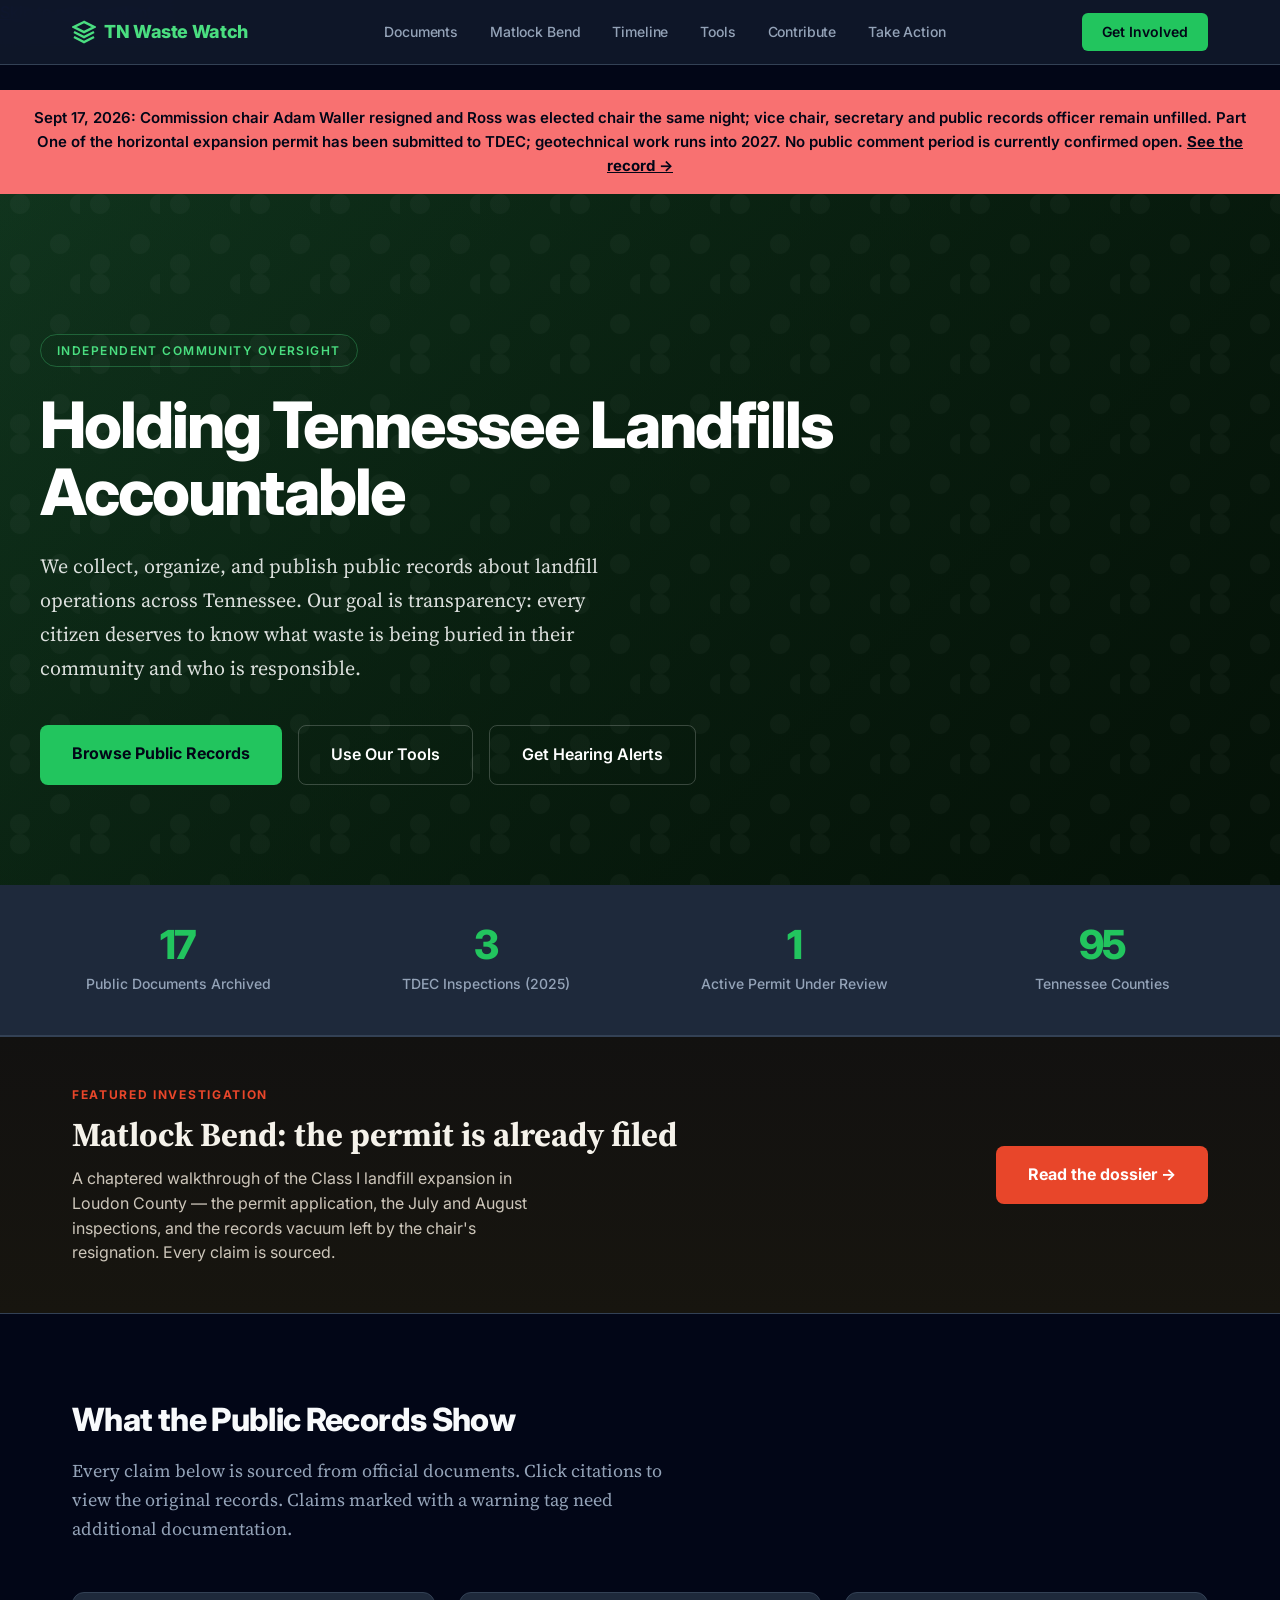
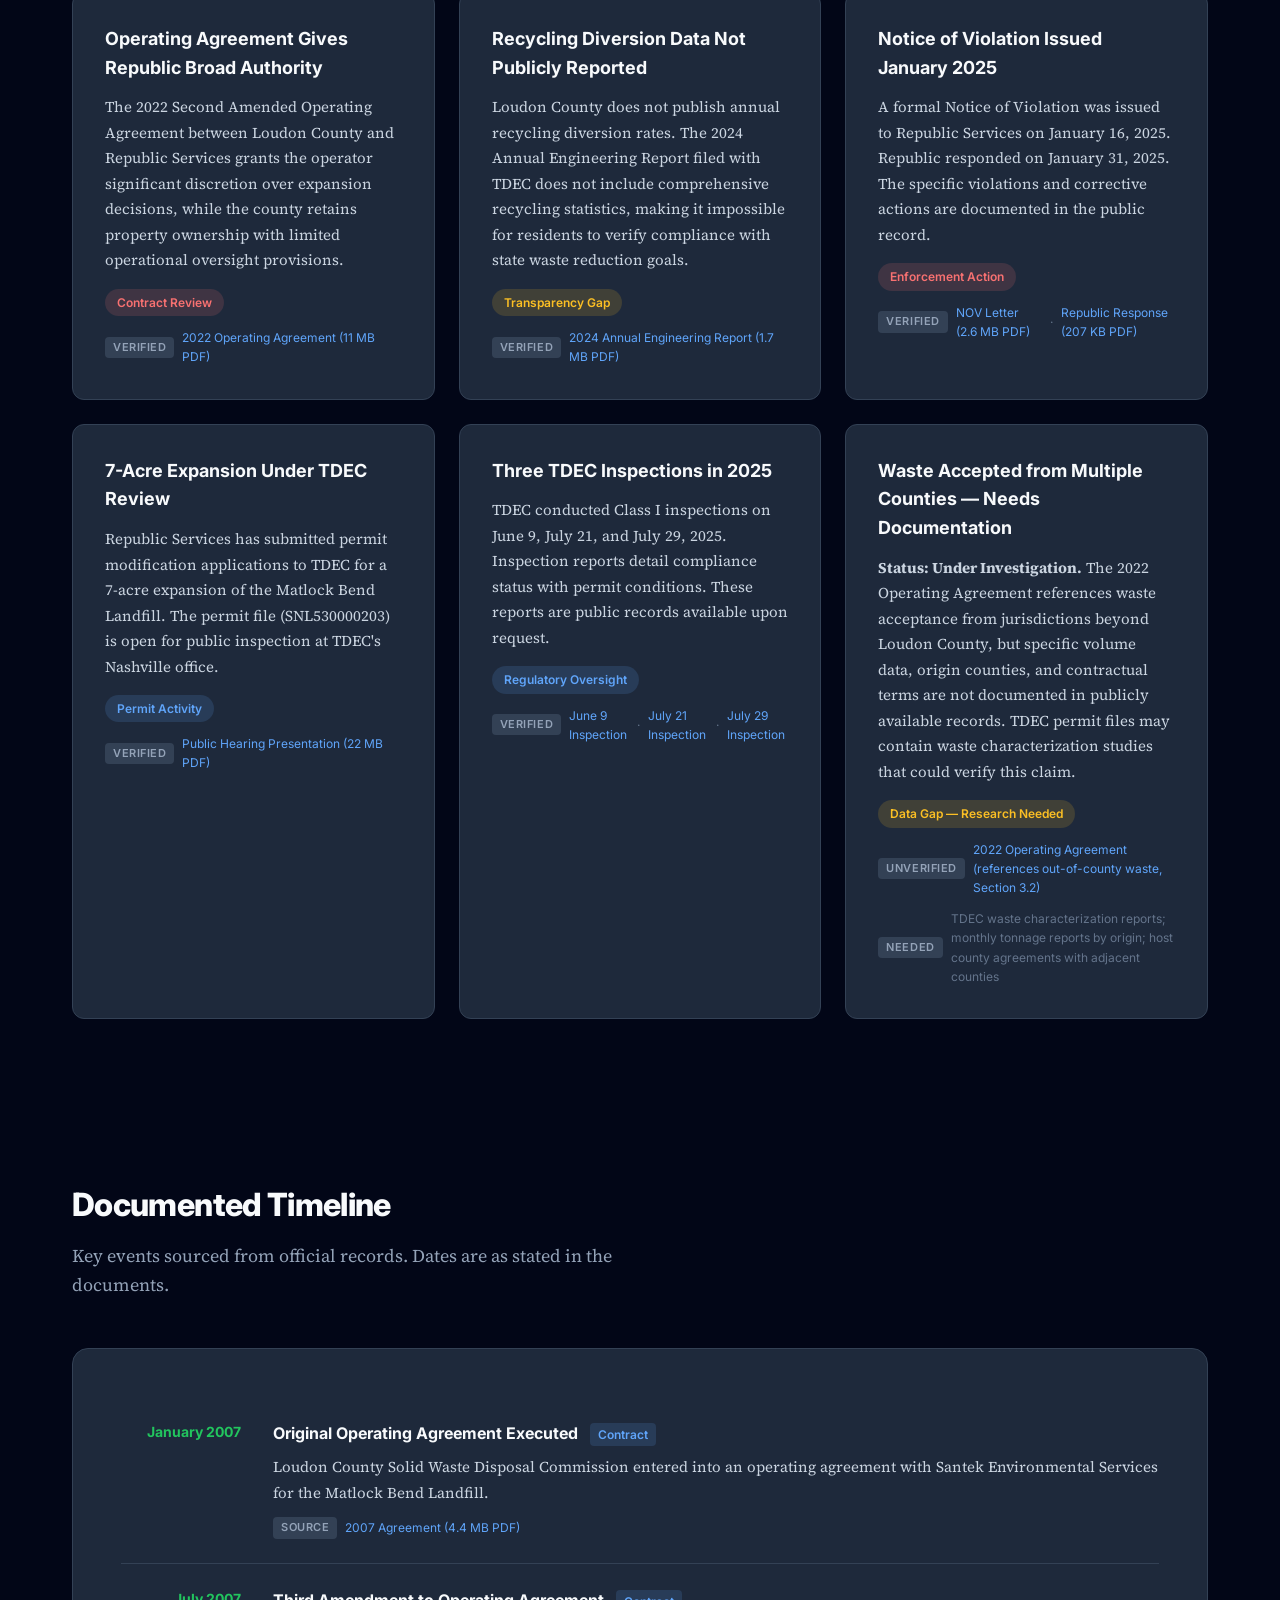
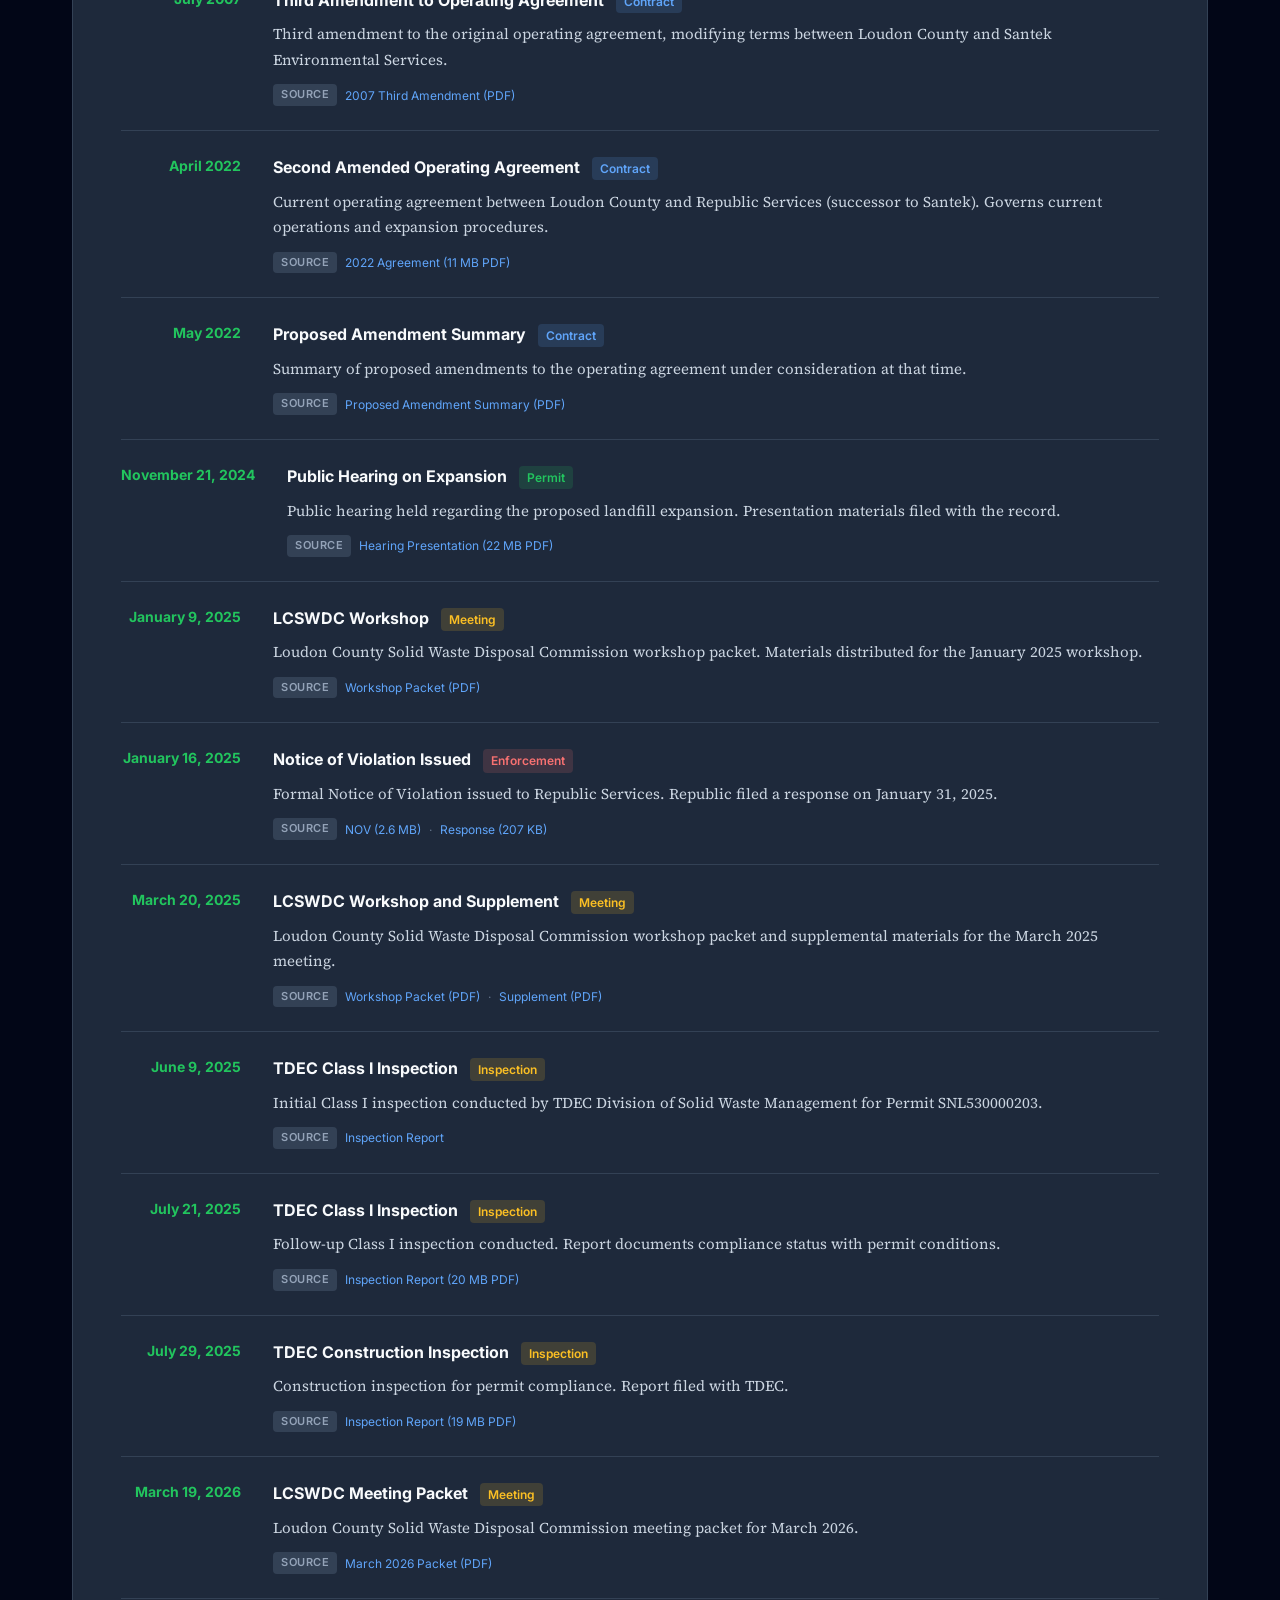
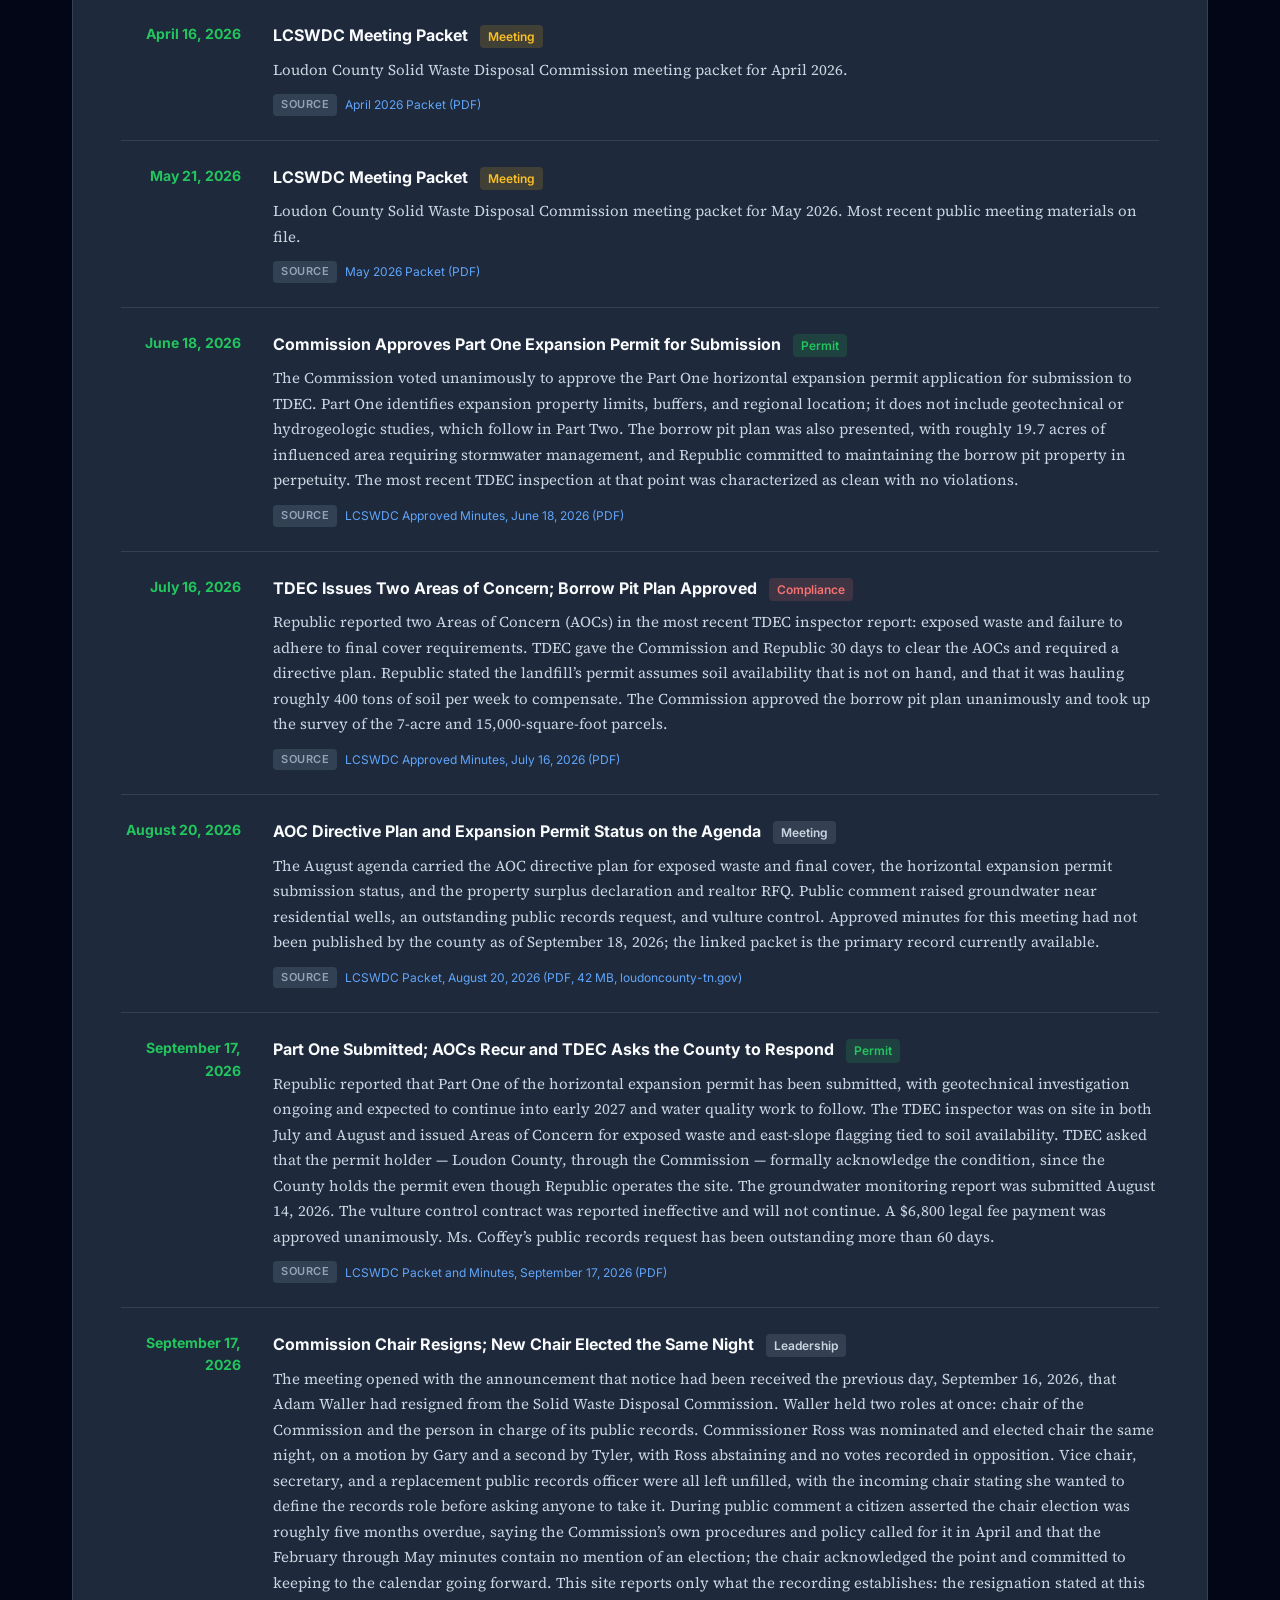
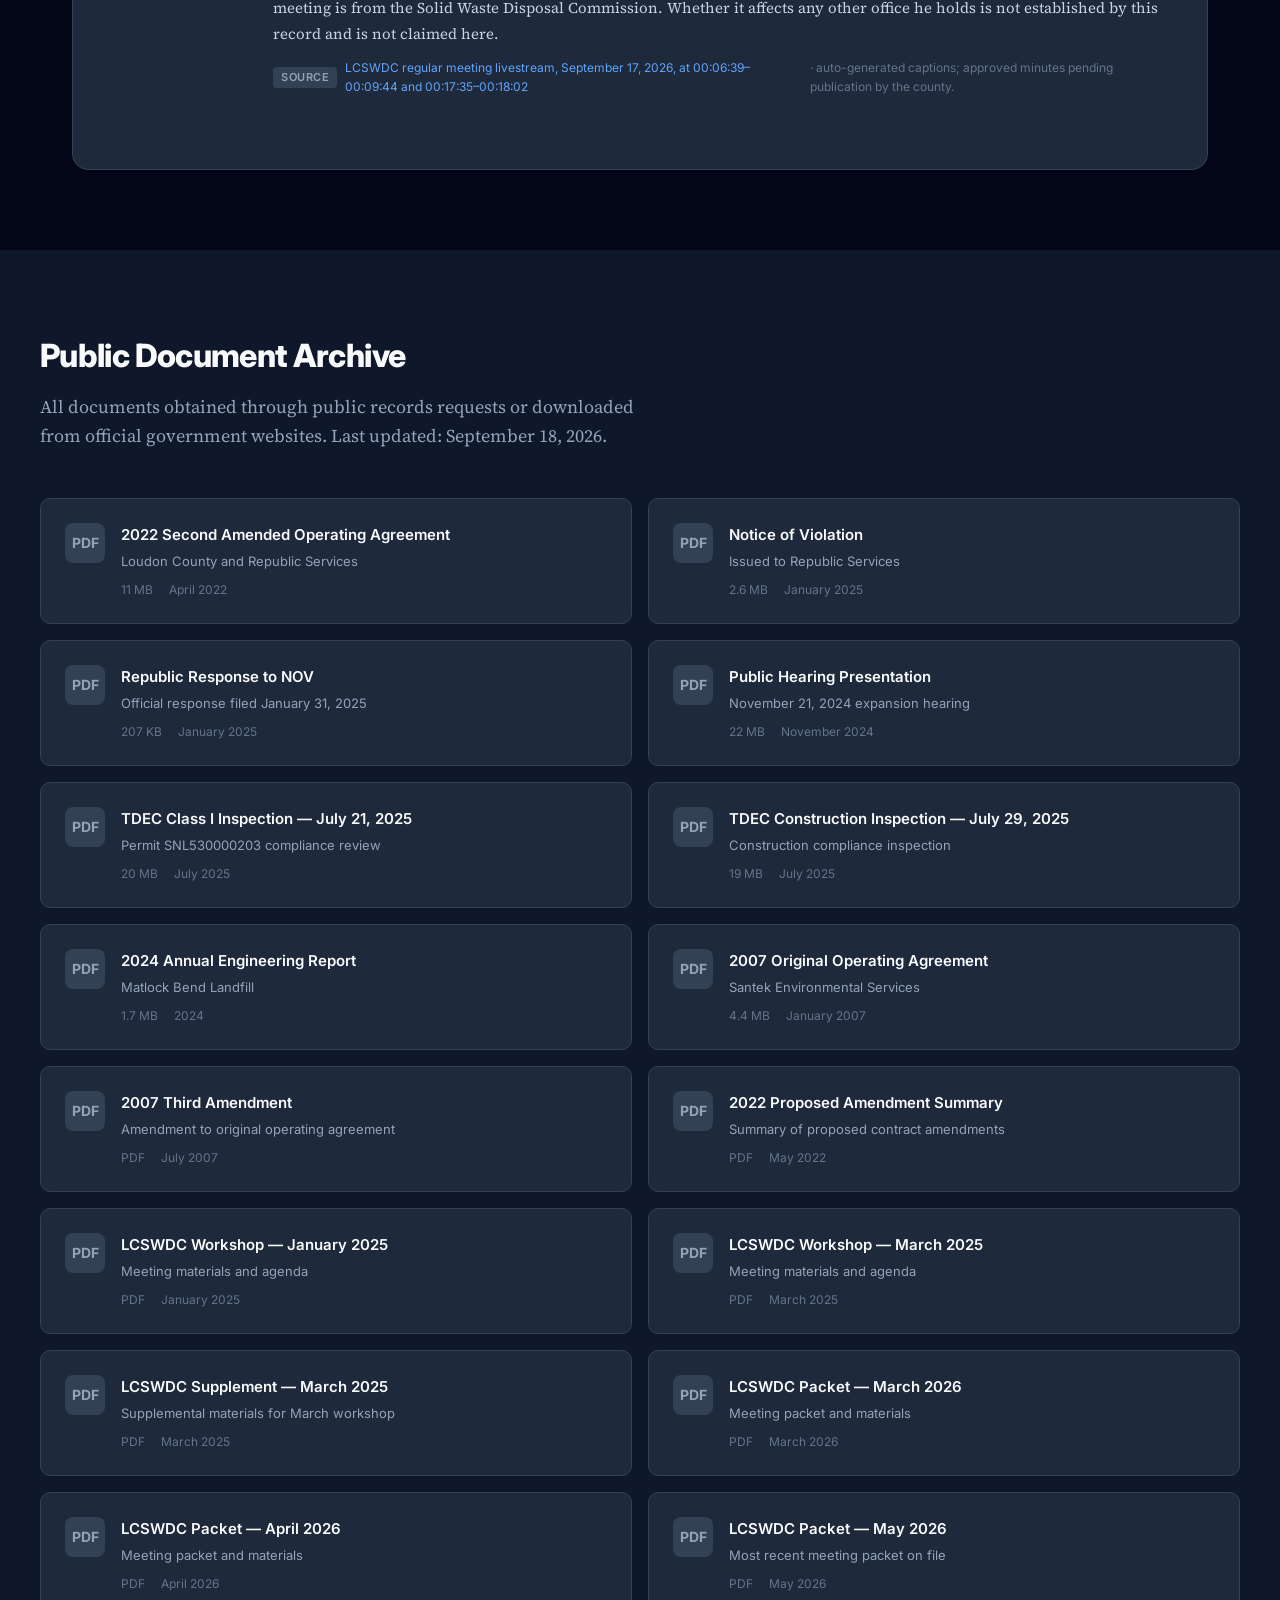
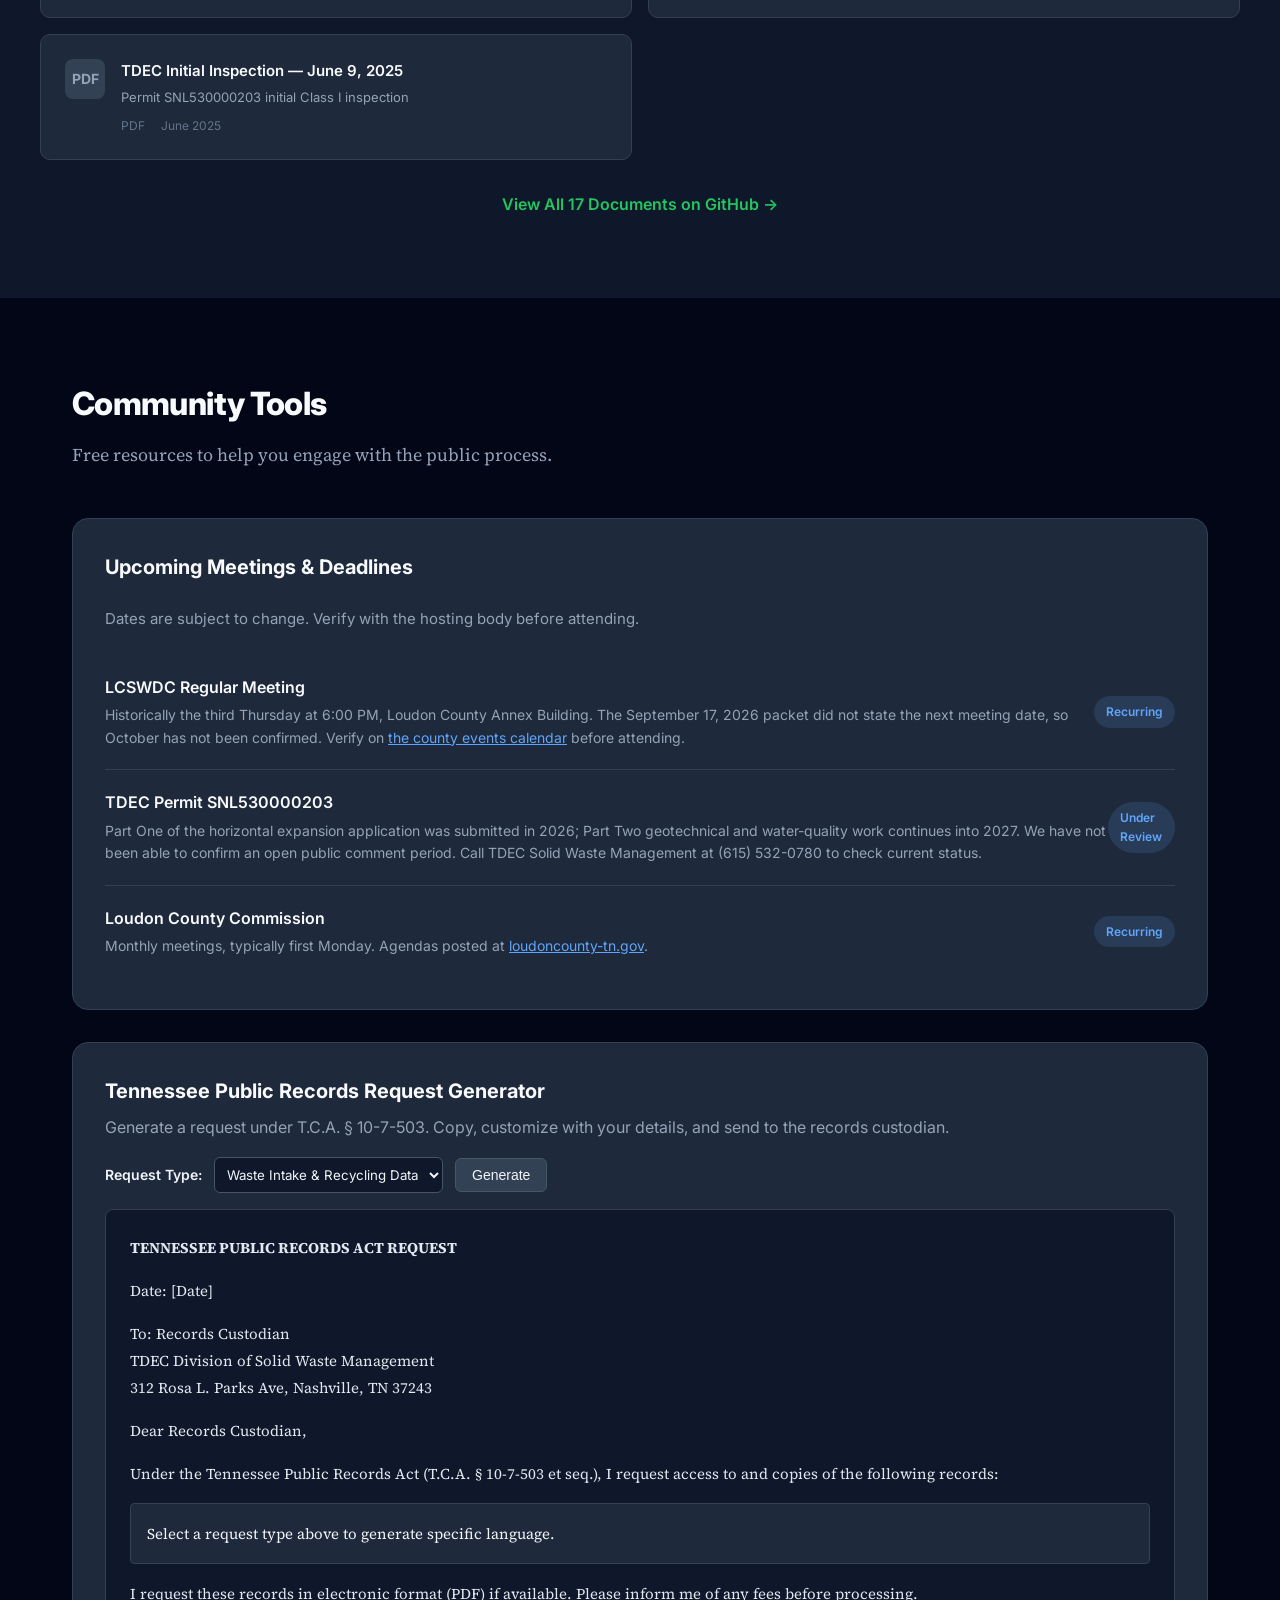
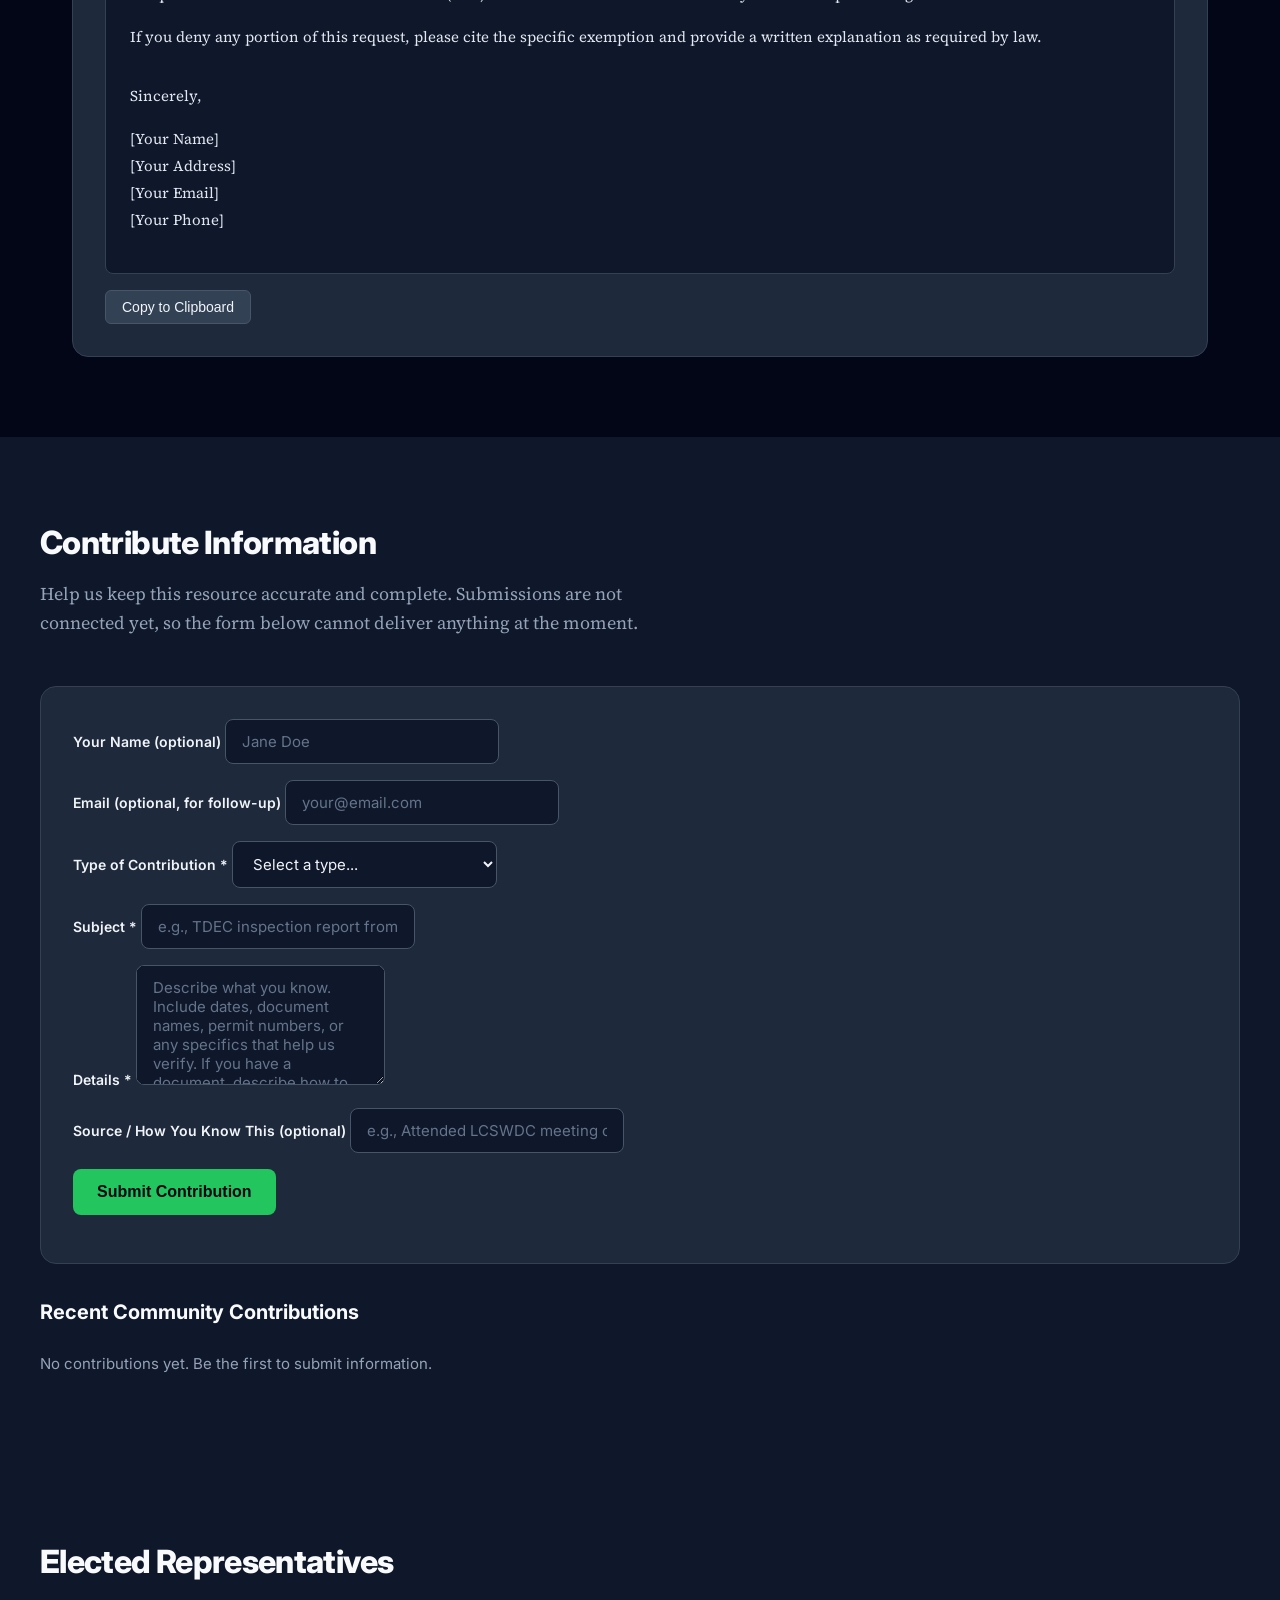
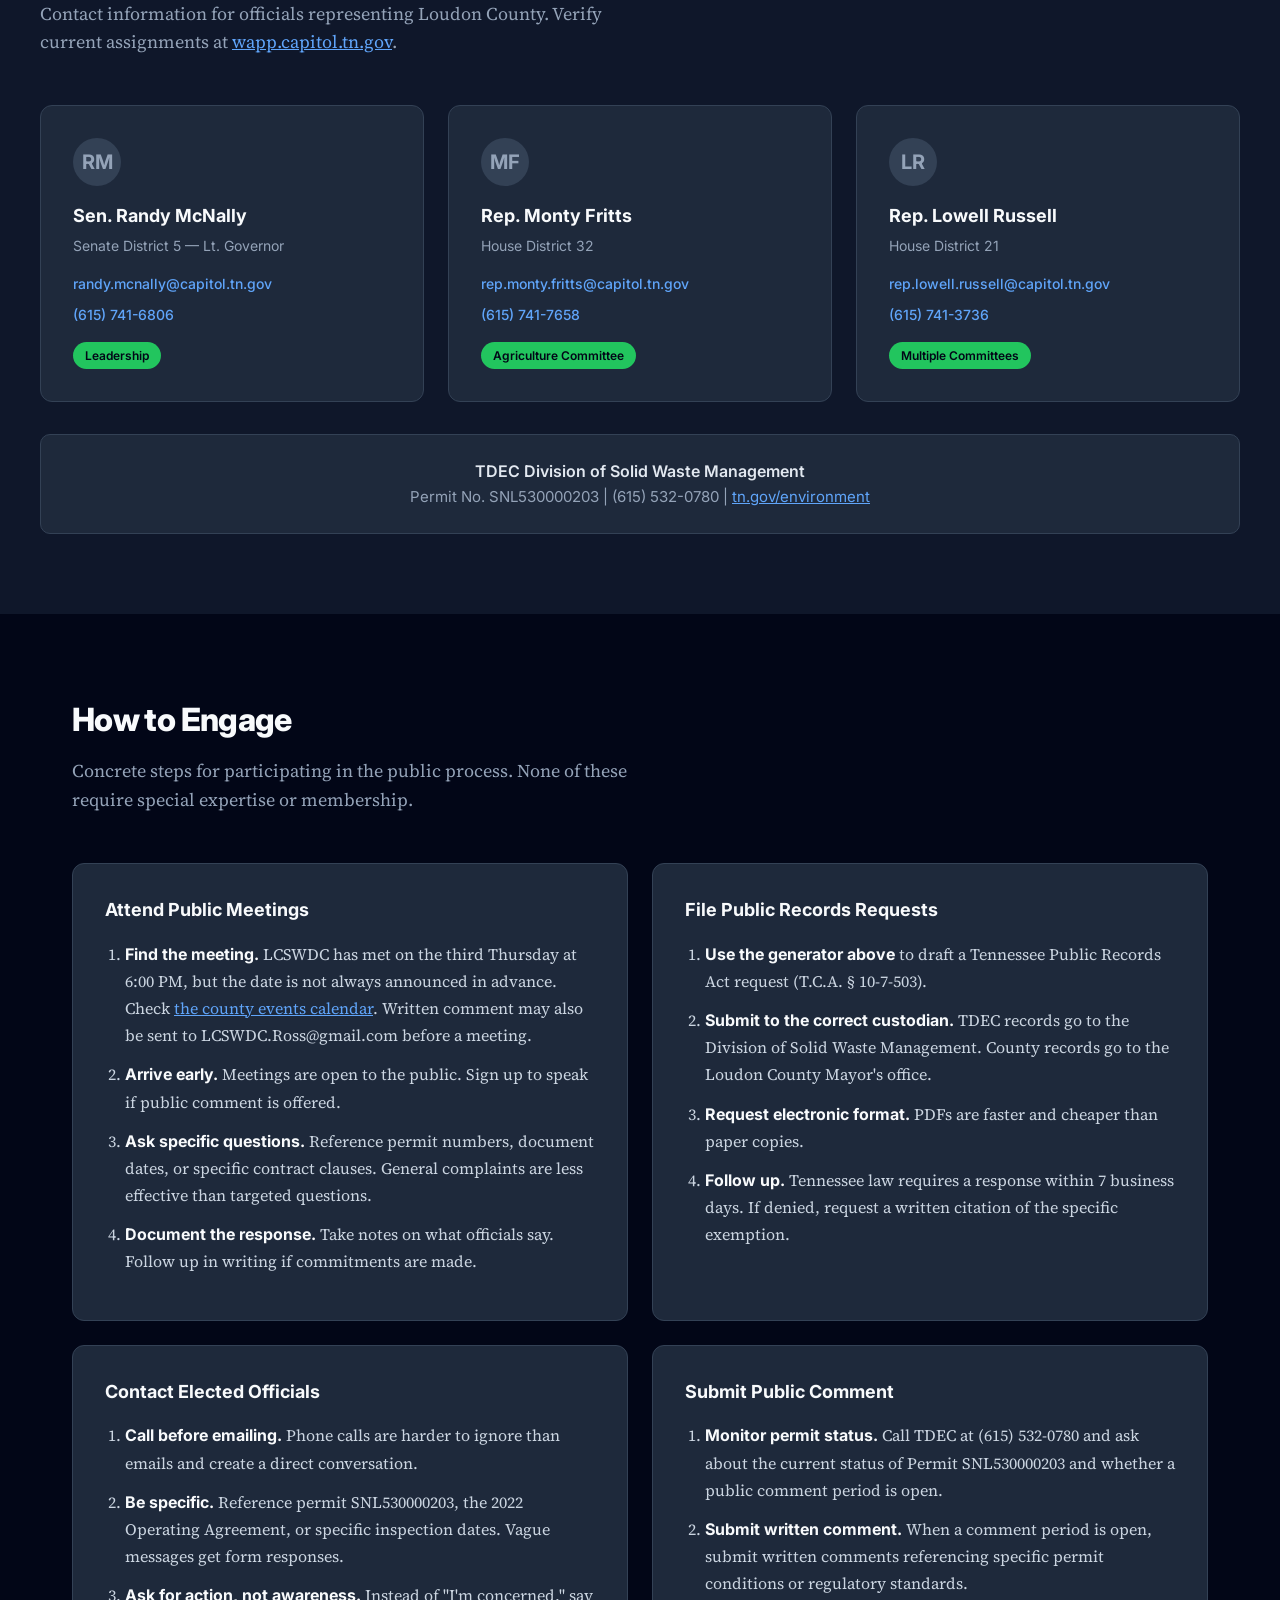
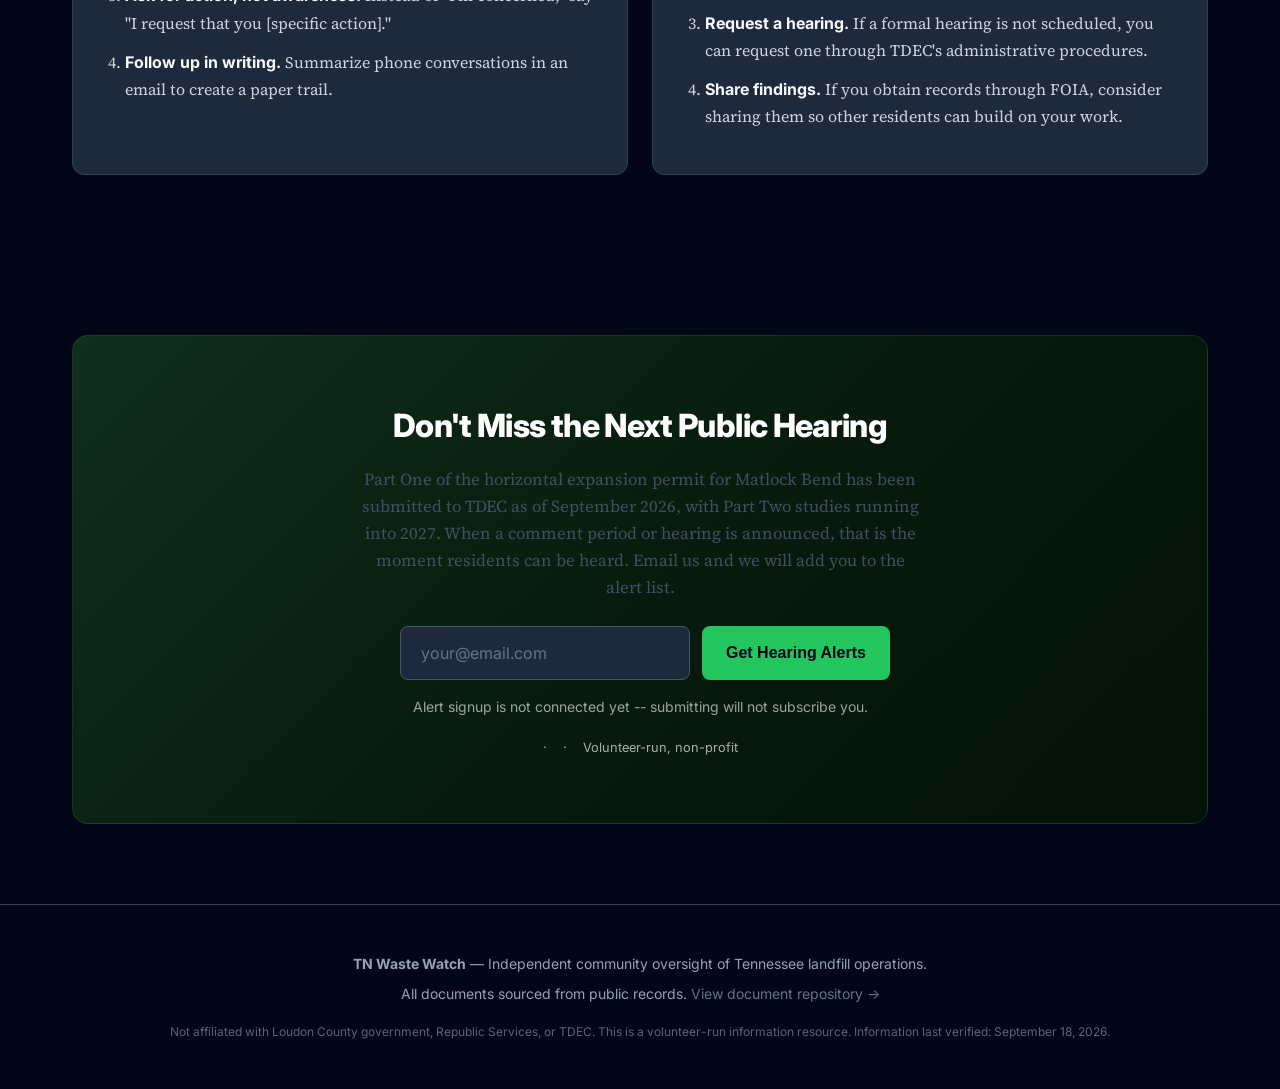
==== commit 0267fb8e: "[hermes] fix: stop the forms claiming submissions that never happened Both forms told visitors their" ====
--- a/index.html
+++ b/index.html
@@ -1675,7 +1675,7 @@
         <div style="max-width:var(--max-width); margin:0 auto;">
             <div class="section-header">
                 <h2>Contribute Information</h2>
-                <p>Help us keep this resource accurate and complete. Submit tips, corrections, documents, or research leads. Every submission is reviewed before publication.</p>
+                <p id="contributeIntro">Help us keep this resource accurate and complete. Submit tips, corrections, documents, or research leads. Every submission is reviewed before publication.</p>
             </div>
 
             <div class="feedback-section">
@@ -1836,9 +1836,9 @@
             <p id="newsletterStatus" style="font-size:0.875rem; opacity:0.6; margin-top:1rem;"></p>
 
             <div class="trust-badges">
-                <span>No spam &mdash; only hearing alerts</span>
+                <span id="trustSpam">No spam &mdash; only hearing alerts</span>
                 <span>·</span>
-                <span>Unsubscribe anytime</span>
+                <span id="trustUnsub">Unsubscribe anytime</span>
                 <span>·</span>
                 <span>Volunteer-run, non-profit</span>
             </div>
@@ -1858,9 +1858,51 @@
         // ============================================
         // EMAIL SIGNUP CONFIGURATION
         // ============================================
+        // Paste the Formspree form endpoint here to switch delivery on:
+        //   https://formspree.io/f/YOUR_FORM_ID
+        // Empty means nothing can be delivered, and the forms say so plainly
+        // rather than claiming a submission was received.
         const FORMSPREE_ENDPOINT = '';
-        const GOOGLE_FORM_URL = '';
-        const ACTION_NETWORK_URL = '';
+        // Optional: shown as a mailto fallback while delivery is unconfigured.
+        const CONTACT_EMAIL = '';
+
+        // Single delivery path for every form on the page. Resolves true only
+        // when the submission actually left the browser.
+        async function deliver(payload) {
+            if (!FORMSPREE_ENDPOINT) return false;
+            try {
+                const r = await fetch(FORMSPREE_ENDPOINT, {
+                    method: 'POST',
+                    headers: { 'Accept': 'application/json', 'Content-Type': 'application/json' },
+                    body: JSON.stringify(payload)
+                });
+                return r.ok;
+            } catch (err) {
+                return false;
+            }
+        }
+
+        // Honest wording for the unconfigured / failed case, with a usable
+        // next step instead of a false confirmation.
+        // Surrounding copy also makes promises the forms cannot keep while
+        // delivery is off ("reviewed before publication", "unsubscribe
+        // anytime"). Soften it in the same place the endpoint is configured,
+        // so the page cannot drift back out of sync with reality.
+        document.addEventListener('DOMContentLoaded', function () {
+            if (FORMSPREE_ENDPOINT) return;
+            const intro = document.getElementById('contributeIntro');
+            if (intro) intro.textContent = 'Help us keep this resource accurate and complete. Submissions are not connected yet, so the form below cannot deliver anything at the moment.';
+            ['trustSpam', 'trustUnsub'].forEach(function (id) {
+                const el = document.getElementById(id);
+                if (el && el.parentNode) el.parentNode.removeChild(el);
+            });
+        });
+
+        function fallbackNote(what) {
+            return CONTACT_EMAIL
+                ? 'Email delivery is not set up on this site yet, so nothing was sent. Please email ' + what + ' to <a href="mailto:' + CONTACT_EMAIL + '">' + CONTACT_EMAIL + '</a> and it will reach us directly.'
+                : 'Email delivery is not set up on this site yet, so nothing was sent and no address was stored. Please check back shortly.';
+        }
 
         // ============================================
         // SIGNUP HANDLER
@@ -1873,46 +1915,37 @@
             const subscriberCount = document.getElementById('subscriberCount');
             const subscriberText = document.getElementById('subscriberText');
 
-            const stored = JSON.parse(localStorage.getItem('tnwaste-subscribers') || '[]');
-            const displayCount = stored.length > 0 ? stored.length : 0;
-            if (displayCount > 0) {
-                subscriberCount.style.display = 'inline-flex';
-                subscriberText.textContent = displayCount + ' neighbor' + (displayCount !== 1 ? 's' : '') + ' getting alerts';
-            }
-
-            status.textContent = 'Your email is saved securely. We will export the list when we set up email delivery.';
-
-            form.addEventListener('submit', function(e) {
+            // The old counter read this browser's own localStorage, so every
+            // visitor was shown "1 neighbor getting alerts" -- their own entry,
+            // presented as a community total. There is no real count to show.
+            subscriberCount.style.display = 'none';
+
+            status.textContent = FORMSPREE_ENDPOINT
+                ? 'We will email you when TDEC schedules a hearing or a comment deadline approaches.'
+                : 'Alert signup is not connected yet -- submitting will not subscribe you.';
+
+            form.addEventListener('submit', async function(e) {
                 e.preventDefault();
                 const email = emailInput.value.trim().toLowerCase();
                 if (!email) return;
 
                 btn.disabled = true;
-                btn.textContent = 'Saving...';
-
-                let subscribers = JSON.parse(localStorage.getItem('tnwaste-subscribers') || '[]');
-
-                if (subscribers.includes(email)) {
-                    showSuccess('Already subscribed.', "You're on the list. We'll email you when there's a hearing or deadline.");
-                    btn.disabled = false;
-                    btn.textContent = 'Get Hearing Alerts';
+                btn.textContent = 'Sending...';
+
+                const sent = await deliver({ form: 'hearing-alerts', email: email });
+
+                if (sent) {
+                    showSuccess(
+                        "You're on the list.",
+                        "We'll email you when TDEC schedules a hearing or a comment deadline approaches. Typically 1-2 emails per month."
+                    );
                     return;
                 }
 
-                subscribers.push(email);
-                localStorage.setItem('tnwaste-subscribers', JSON.stringify(subscribers));
-
-                subscriberCount.style.display = 'inline-flex';
-                subscriberText.textContent = subscribers.length + ' neighbor' + (subscribers.length !== 1 ? 's' : '') + ' getting alerts';
-
-                showSuccess(
-                    "You're on the list.",
-                    "We'll email you when TDEC schedules a hearing or a comment deadline approaches. Typically 1-2 emails per month."
-                );
-
-                console.log('TN Waste Watch subscriber:', email);
-                console.log('Total subscribers:', subscribers.length);
-                console.log('Export all: copy(JSON.parse(localStorage.getItem("tnwaste-subscribers")))');
+                // Nothing left the browser. Say so instead of confirming, and do
+                // not retain the address locally -- storing it here only creates
+                // the illusion of a list nobody can read.
+                showSuccess('Not subscribed.', fallbackNote('your address'));
             });
 
             function showSuccess(title, message) {
@@ -1935,7 +1968,11 @@
             const feedbackItems = document.getElementById('feedbackItems');
 
             function loadFeedback() {
-                const feedback = JSON.parse(localStorage.getItem('tnwaste-feedback') || '[]');
+                // This list is per-browser localStorage, not a shared archive:
+                // it only ever showed a visitor their own submissions, styled
+                // as published community contributions. Until submissions go
+                // somewhere real, show nothing rather than a private echo.
+                const feedback = [];
                 if (feedback.length === 0) {
                     feedbackItems.innerHTML = '<p style="color:var(--slate-500); font-size:0.9375rem;">No contributions yet. Be the first to submit information.</p>';
                     return;
@@ -1986,7 +2023,7 @@
                 `).join('');
             }
 
-            feedbackForm.addEventListener('submit', function(e) {
+            feedbackForm.addEventListener('submit', async function(e) {
                 e.preventDefault();
 
                 const name = document.getElementById('feedbackName').value.trim();
@@ -2005,34 +2042,24 @@
                 feedbackBtn.disabled = true;
                 feedbackBtn.textContent = 'Submitting...';
 
-                const feedback = JSON.parse(localStorage.getItem('tnwaste-feedback') || '[]');
-
-                feedback.push({
-                    id: Date.now(),
-                    name: name || null,
-                    email: email || null,
-                    type: type,
-                    subject: subject,
-                    message: message,
-                    source: source || null,
-                    date: new Date().toISOString(),
-                    status: 'pending'
+                const sent = await deliver({
+                    form: 'contribution',
+                    name: name || null, email: email || null, type: type,
+                    subject: subject, message: message, source: source || null
                 });
-
-                localStorage.setItem('tnwaste-feedback', JSON.stringify(feedback));
 
                 feedbackForm.style.display = 'none';
                 feedbackStatus.style.display = 'none';
 
                 const successDiv = document.createElement('div');
                 successDiv.className = 'feedback-success';
-                successDiv.innerHTML = `
-                    <h3>Thank you for your contribution.</h3>
-                    <p>Your submission has been recorded and is pending review. If you provided an email, we may contact you for clarification. Validated information will be published on this page.</p>
-                `;
+                // Only claim receipt when the POST actually succeeded. The old
+                // path wrote to localStorage and said "recorded and pending
+                // review" -- nobody but the sender could ever see it.
+                successDiv.innerHTML = sent
+                    ? '<h3>Thank you for your contribution.</h3><p>Your submission has been received and is pending review. If you provided an email, we may contact you for clarification. Validated information will be published on this page.</p>'
+                    : '<h3>Not submitted.</h3><p>' + fallbackNote('your contribution') + '</p>';
                 feedbackForm.parentNode.appendChild(successDiv);
-
-                loadFeedback();
 
                 console.log('TN Waste Watch feedback submitted:', { type, subject });
                 console.log('Total contributions:', feedback.length);
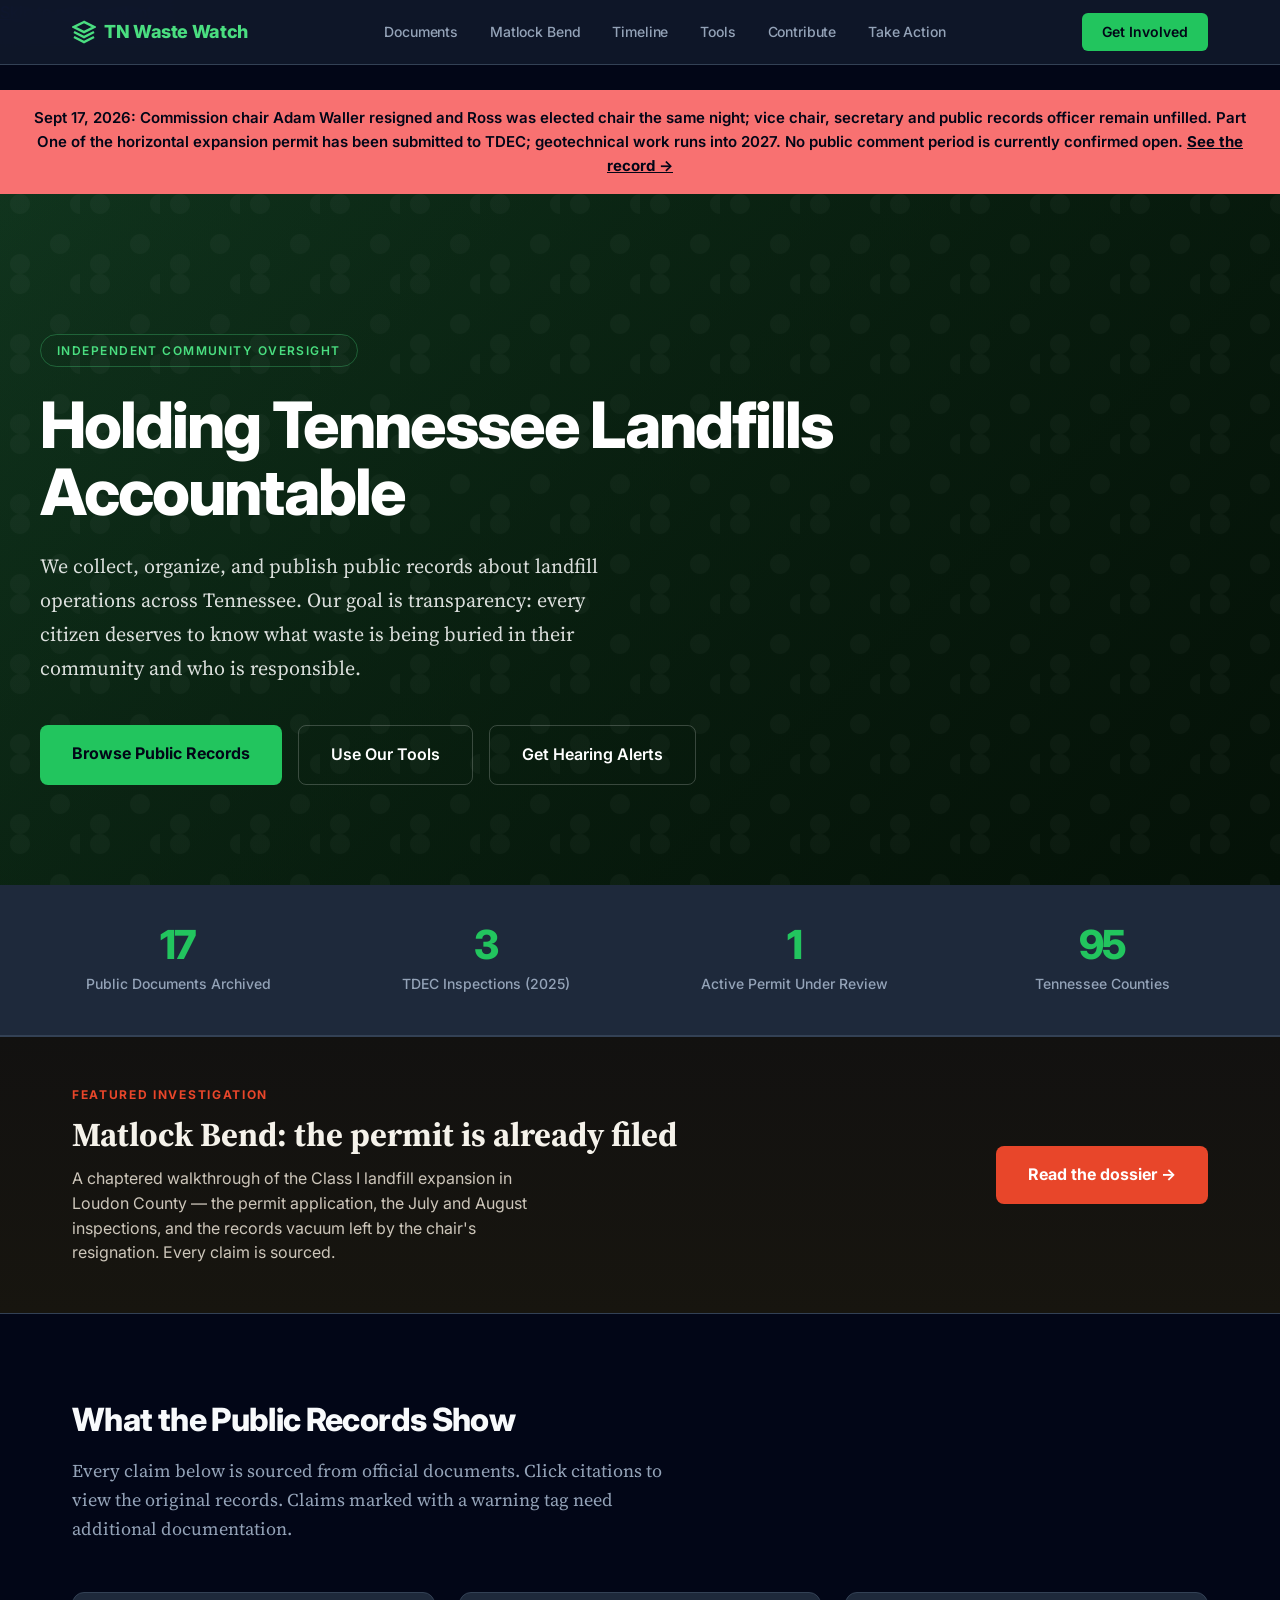
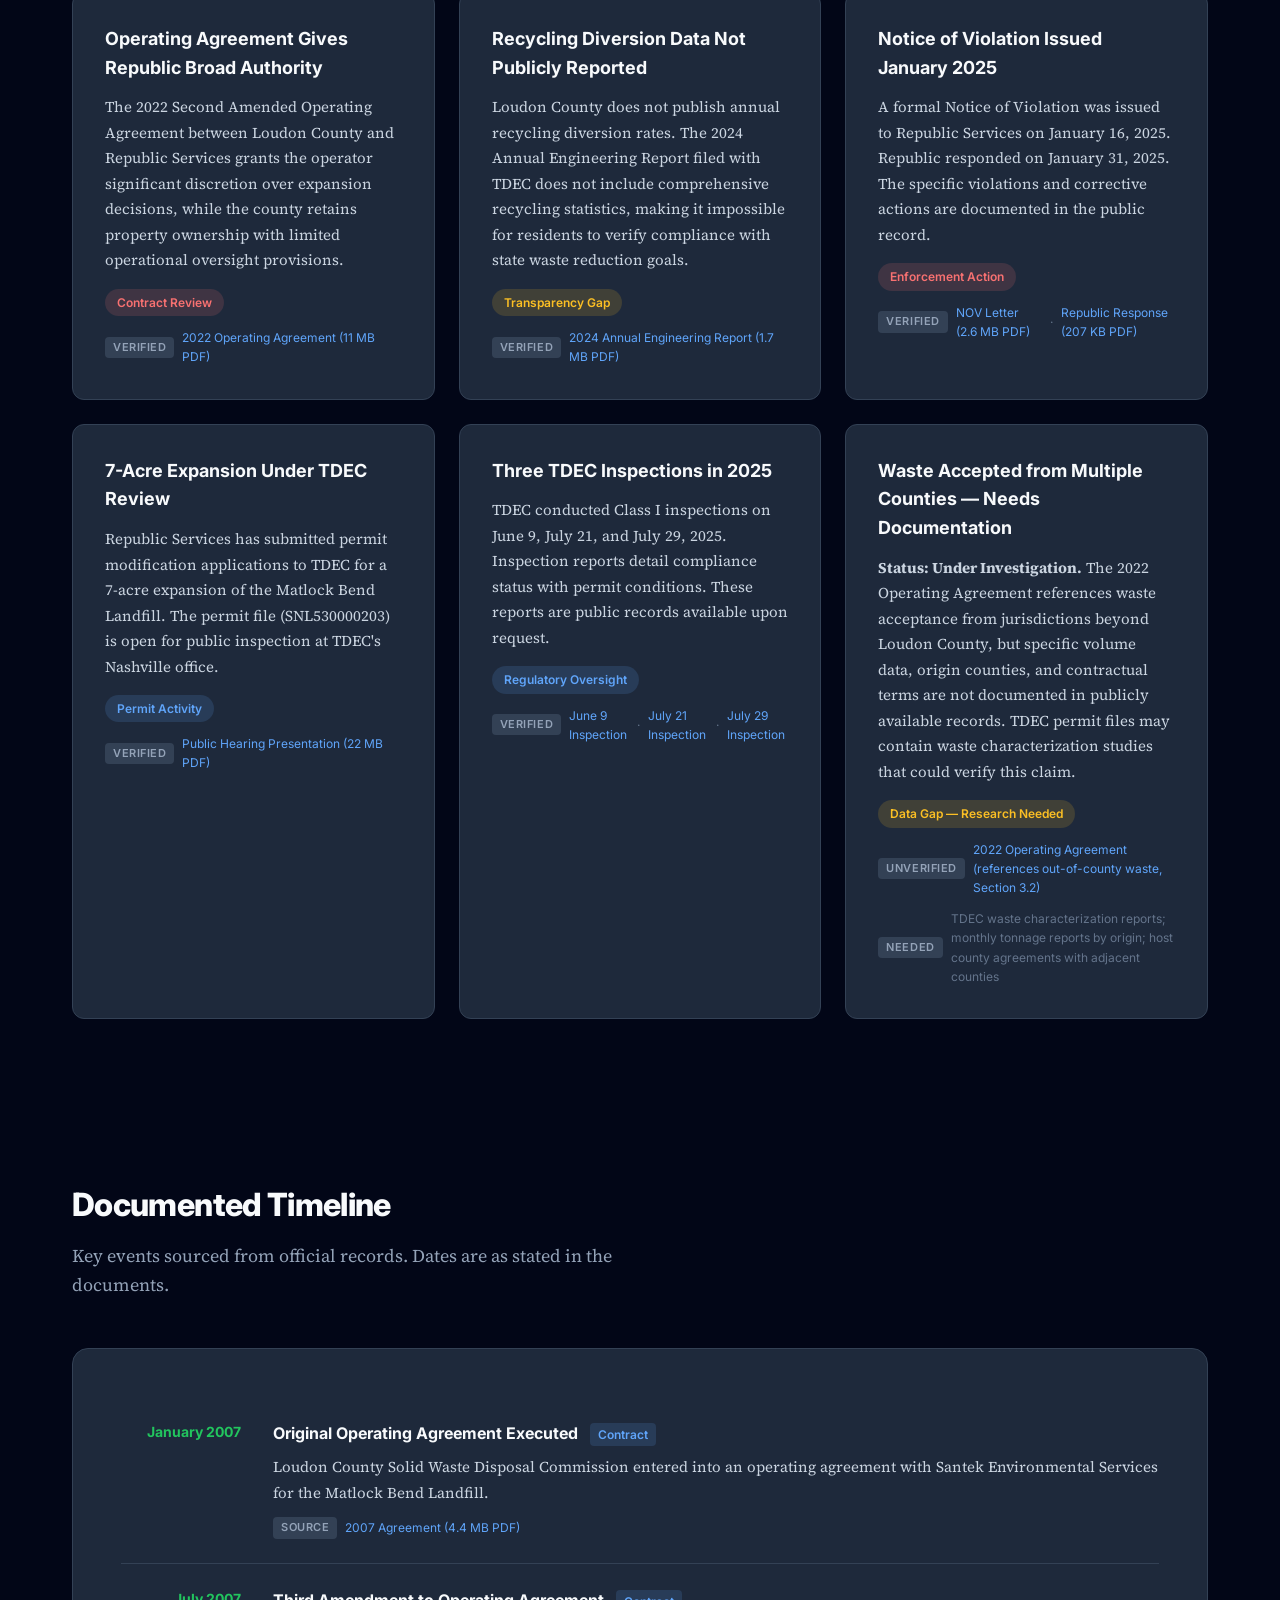
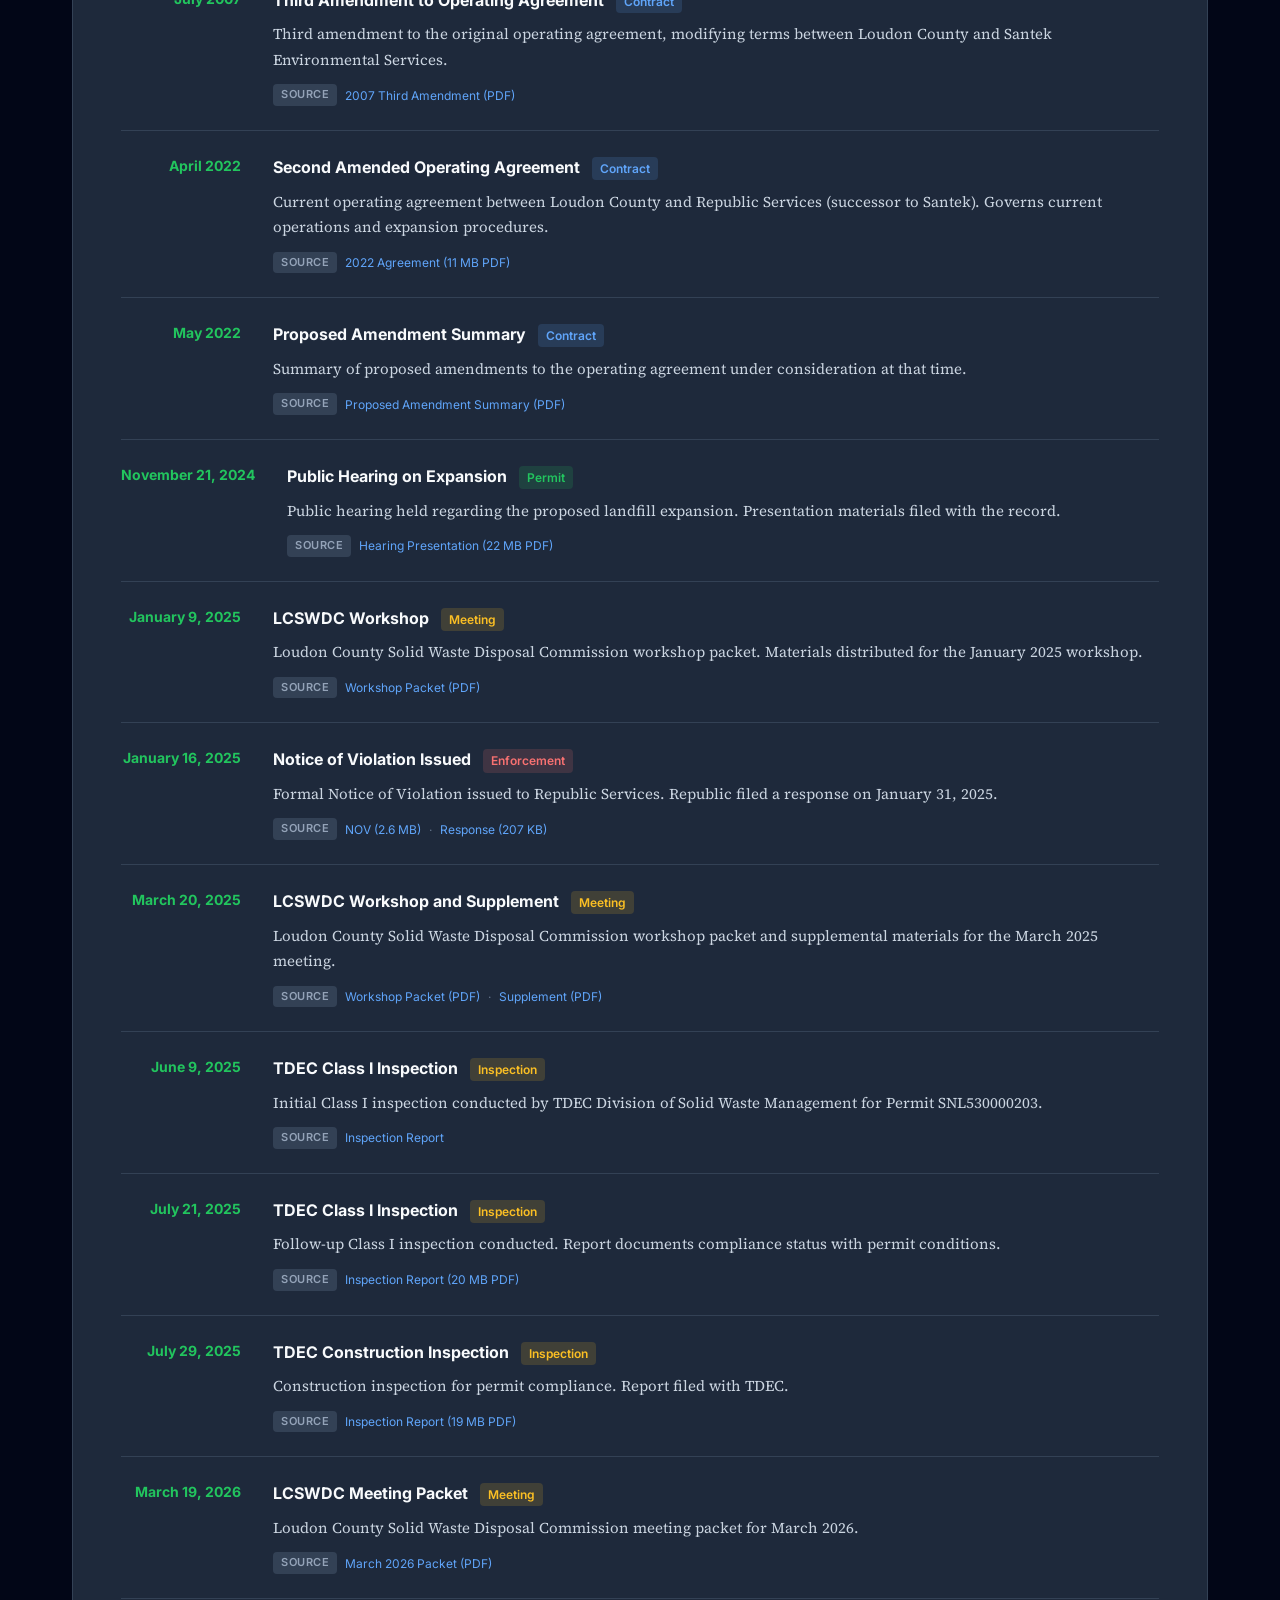
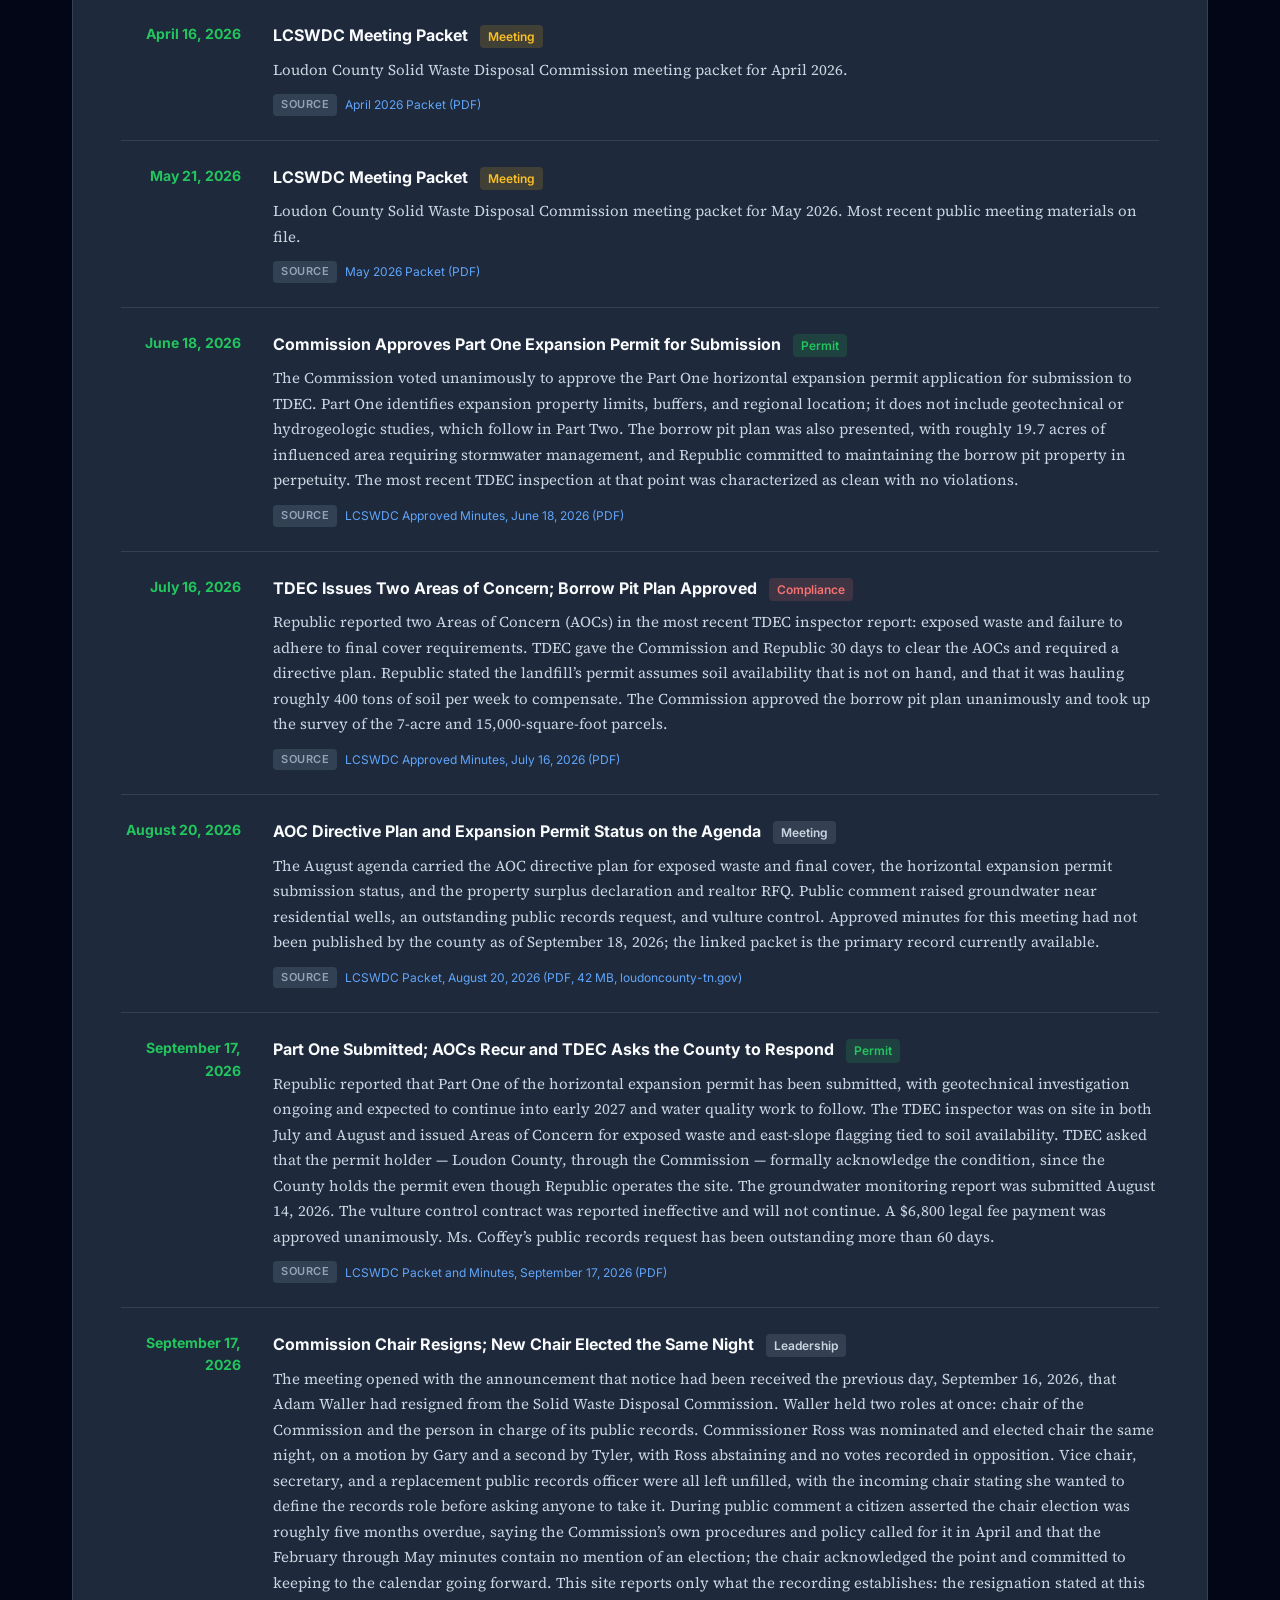
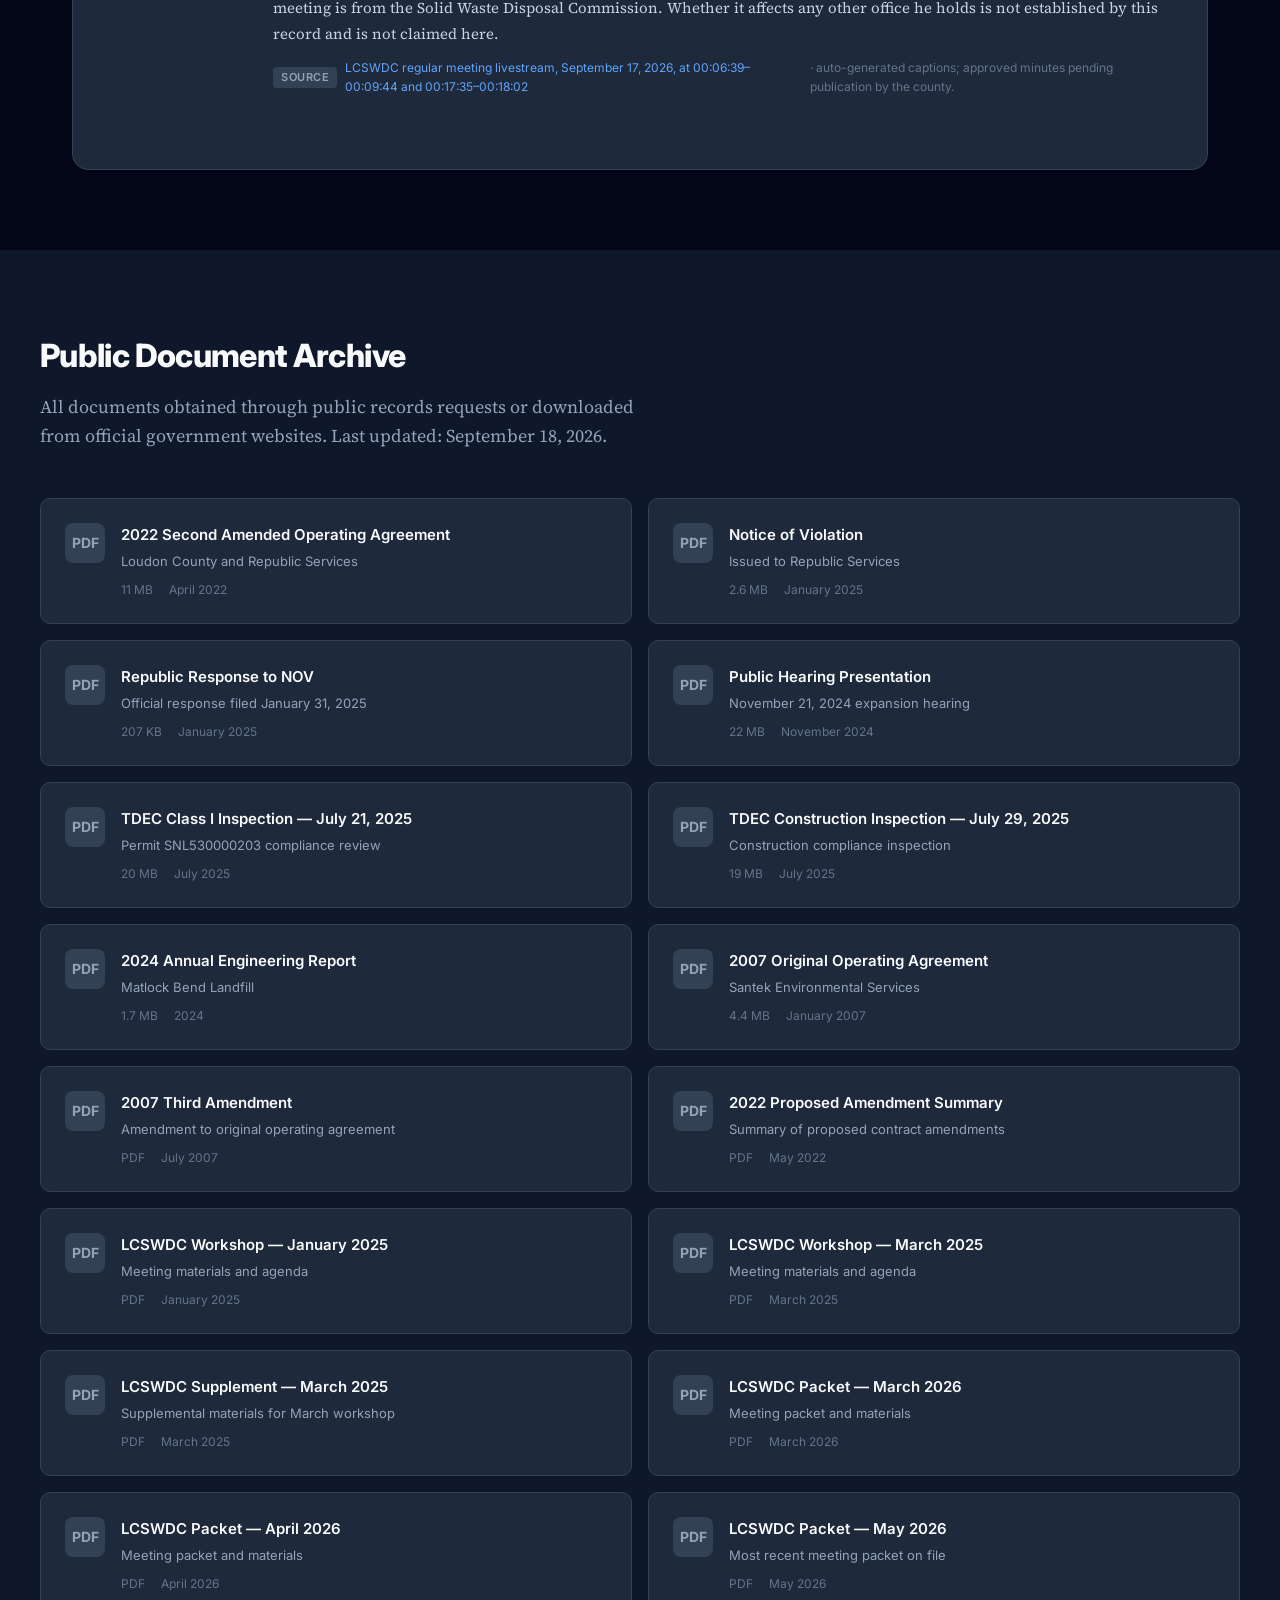
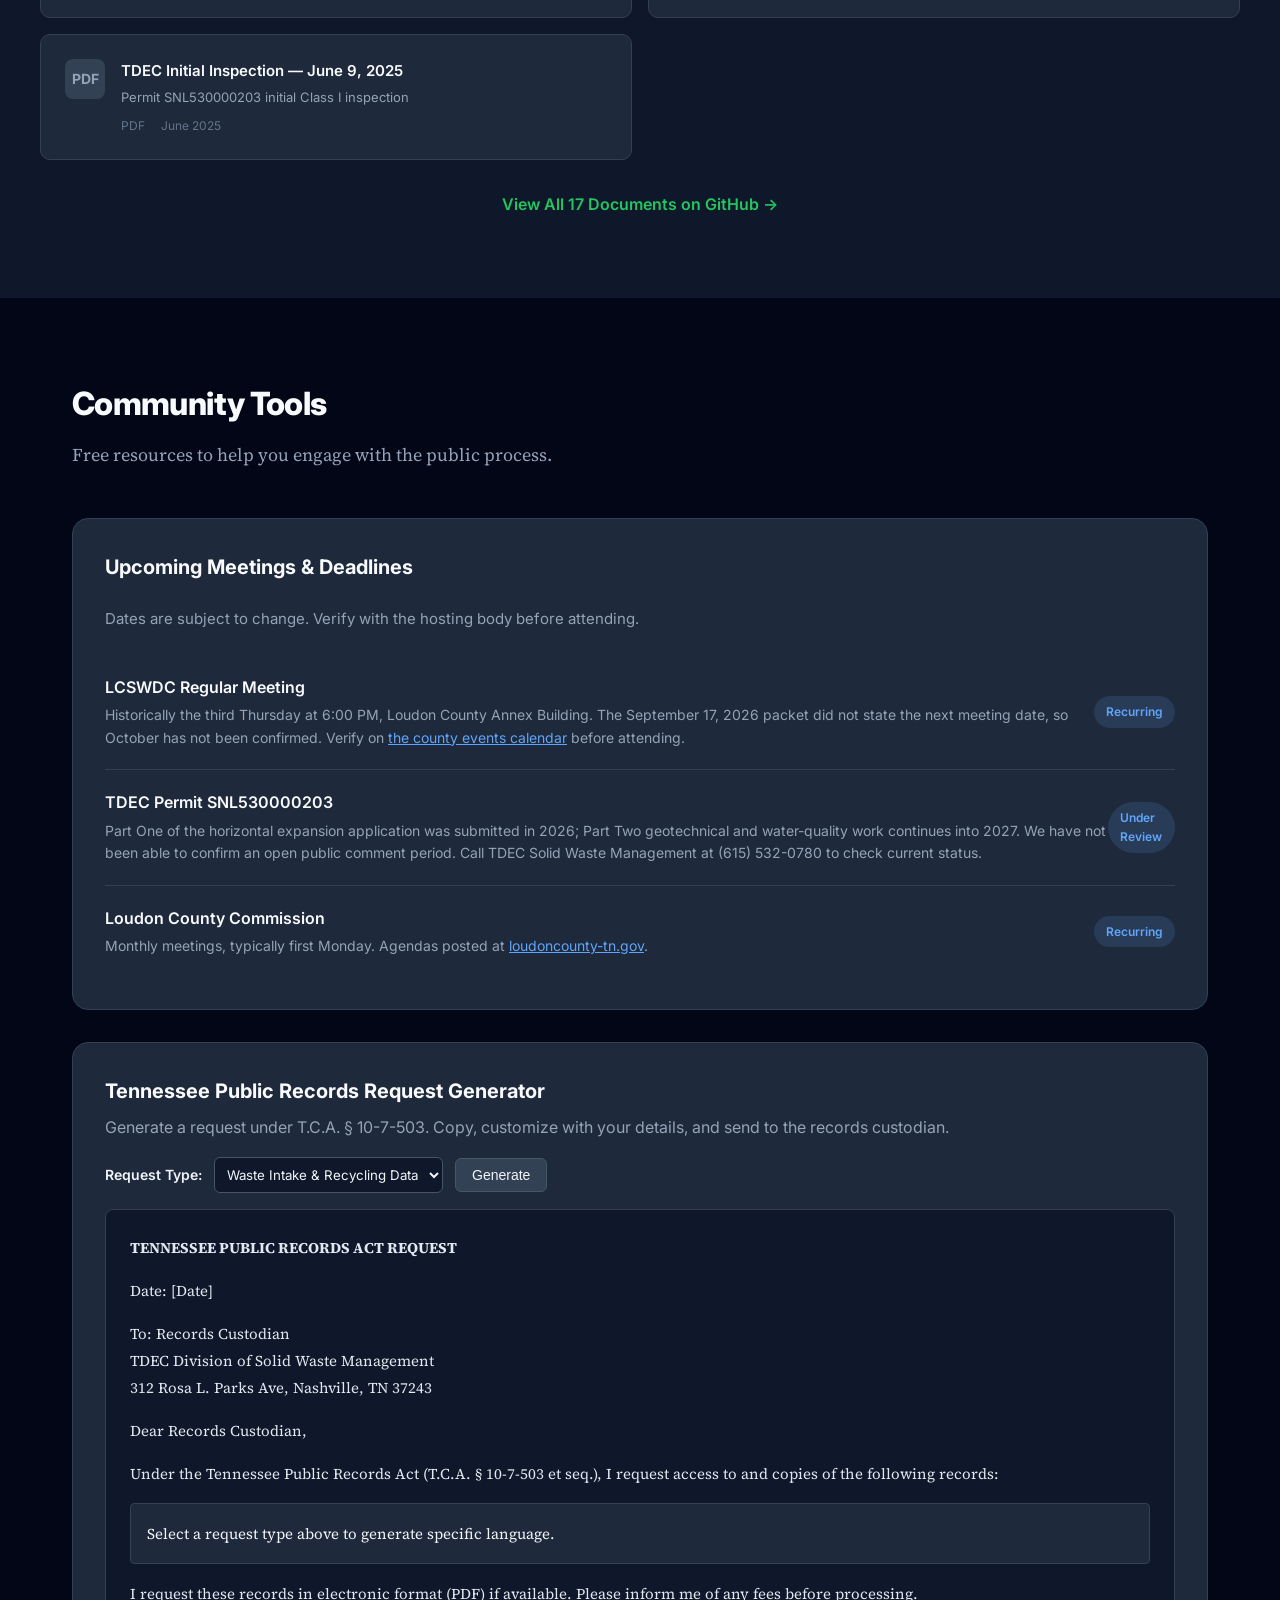
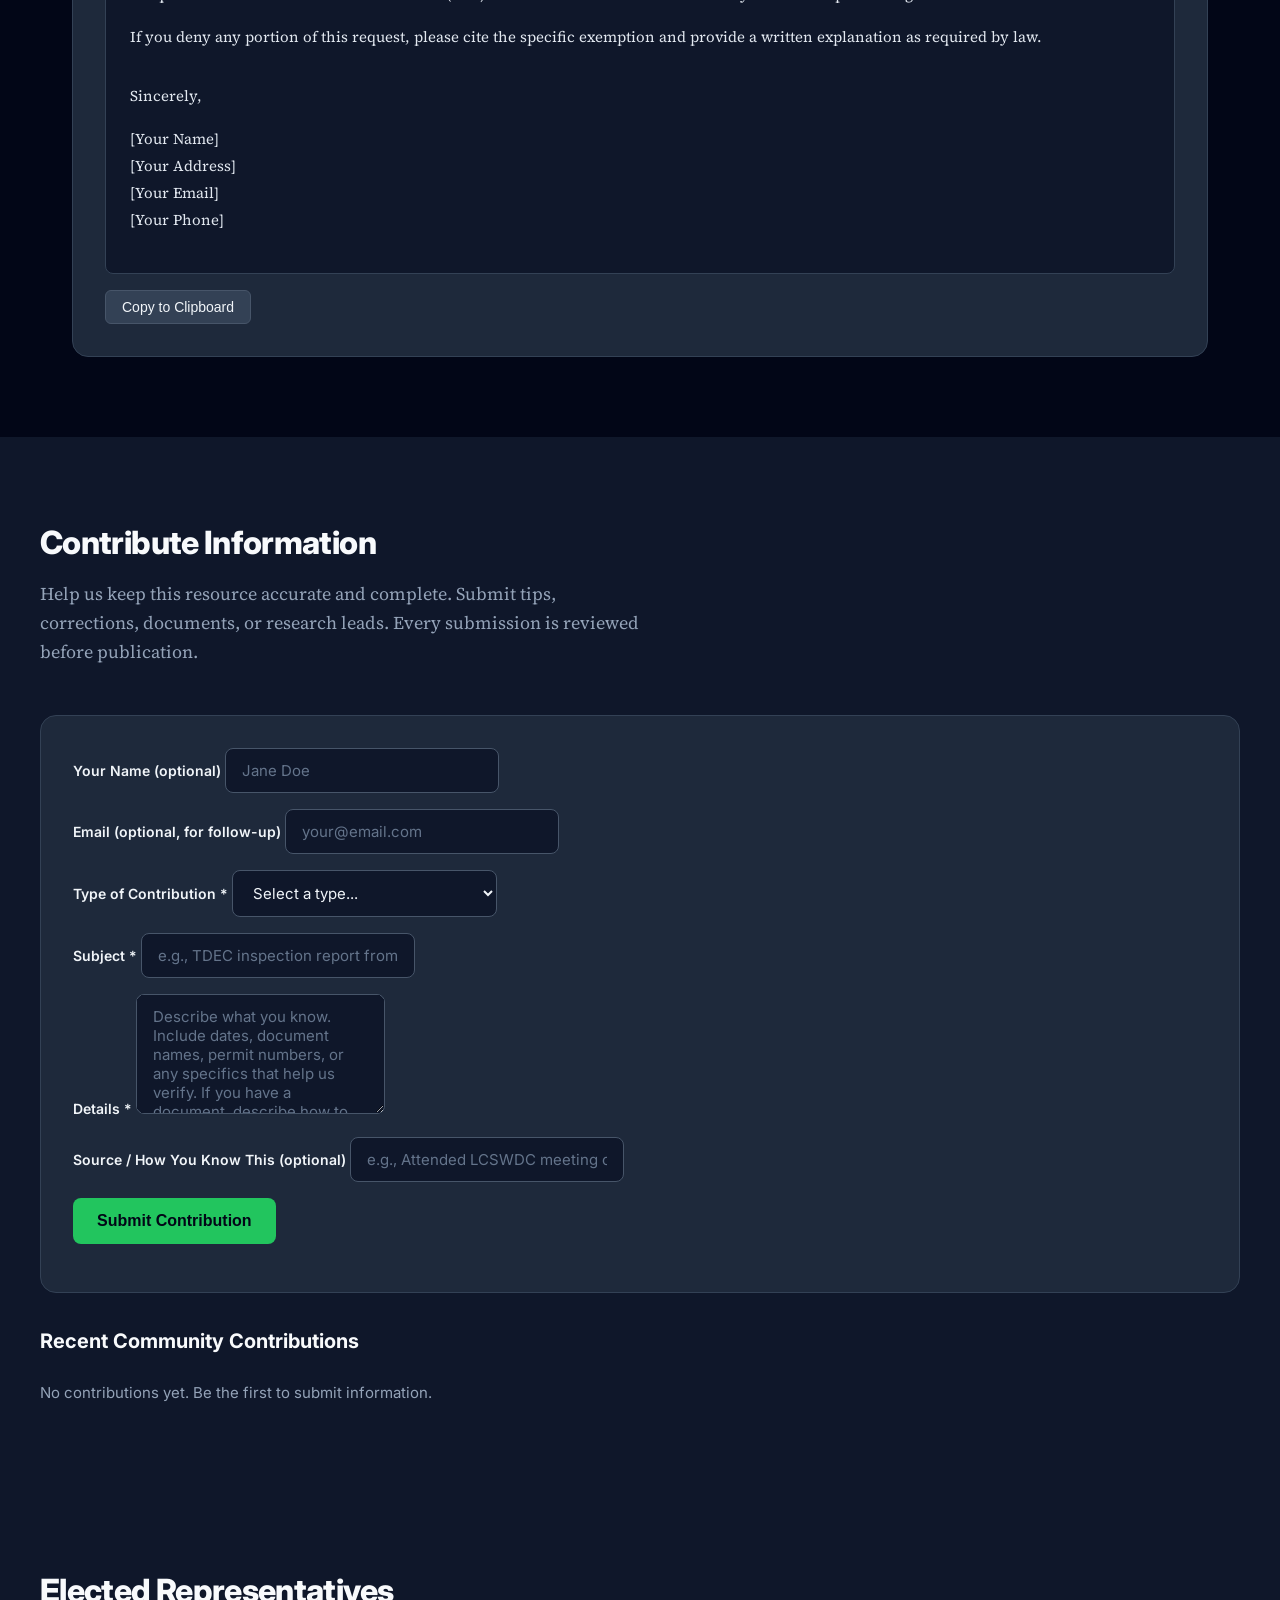
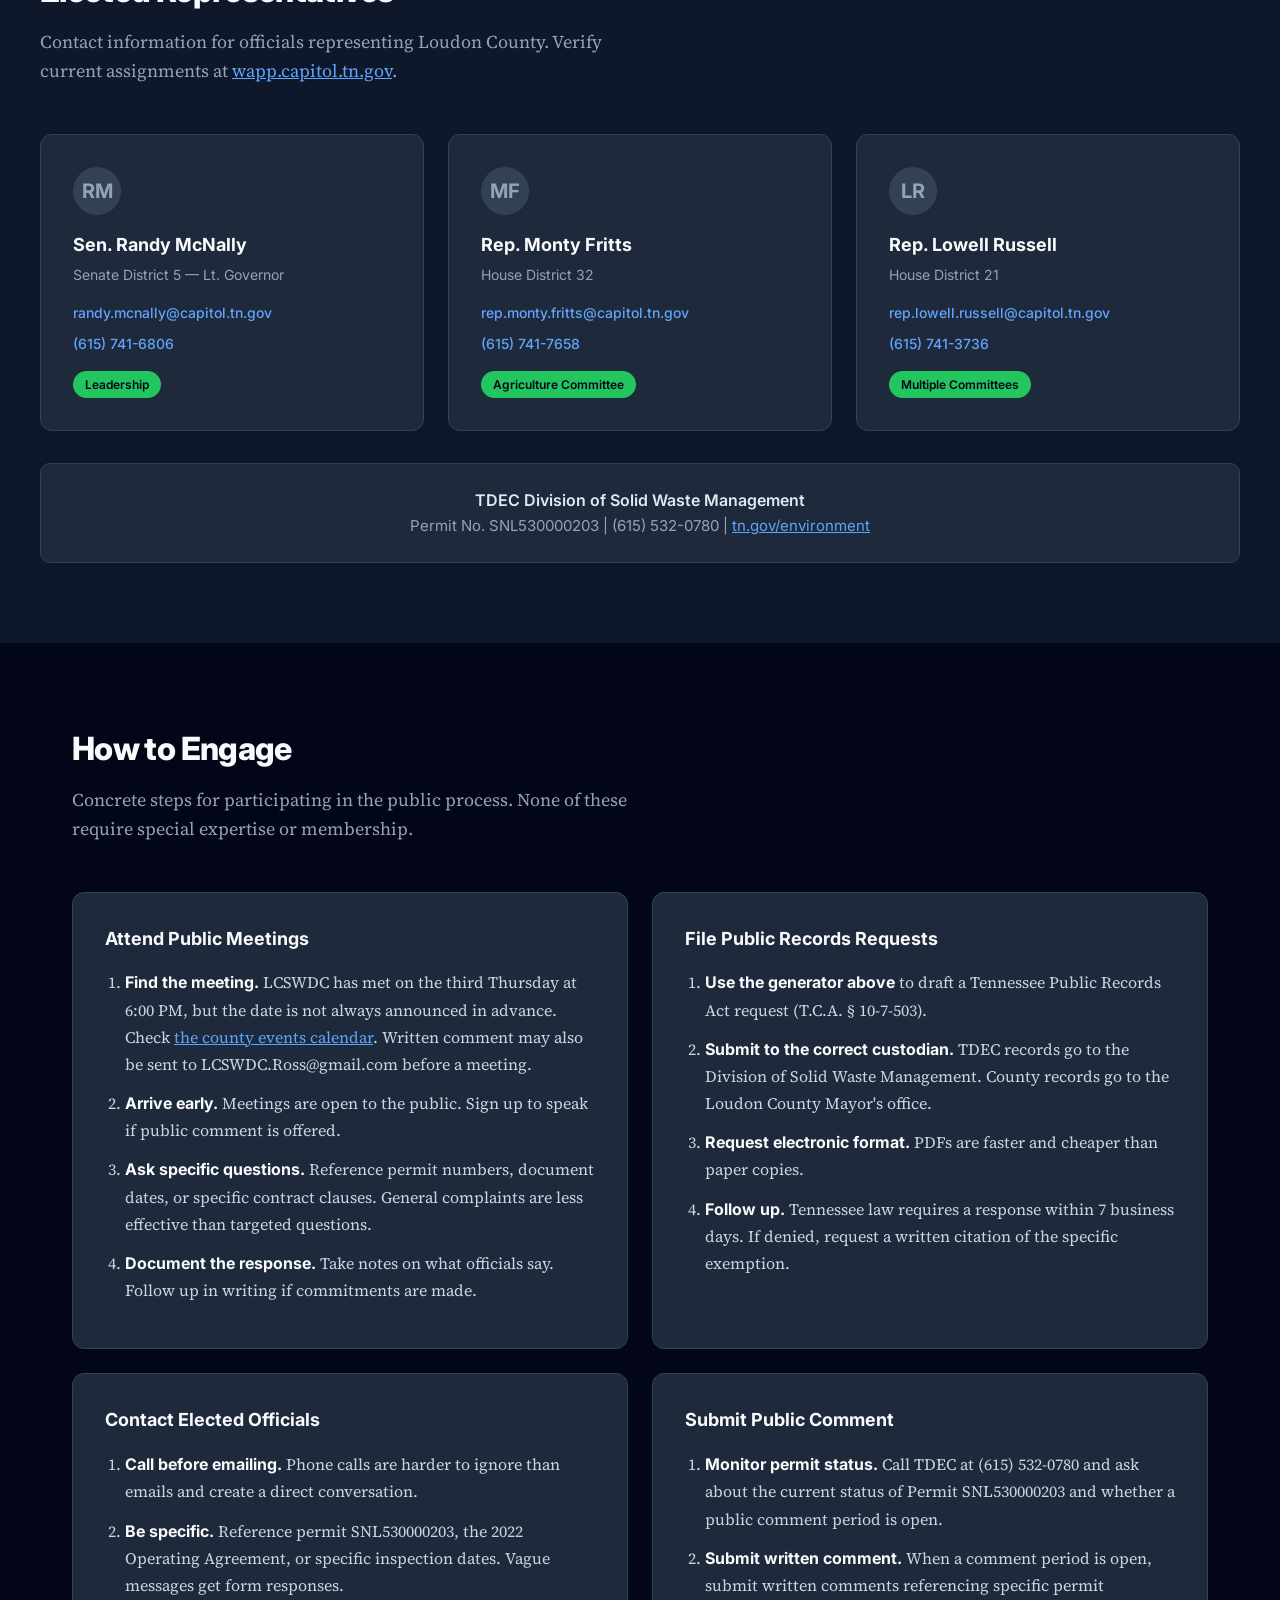
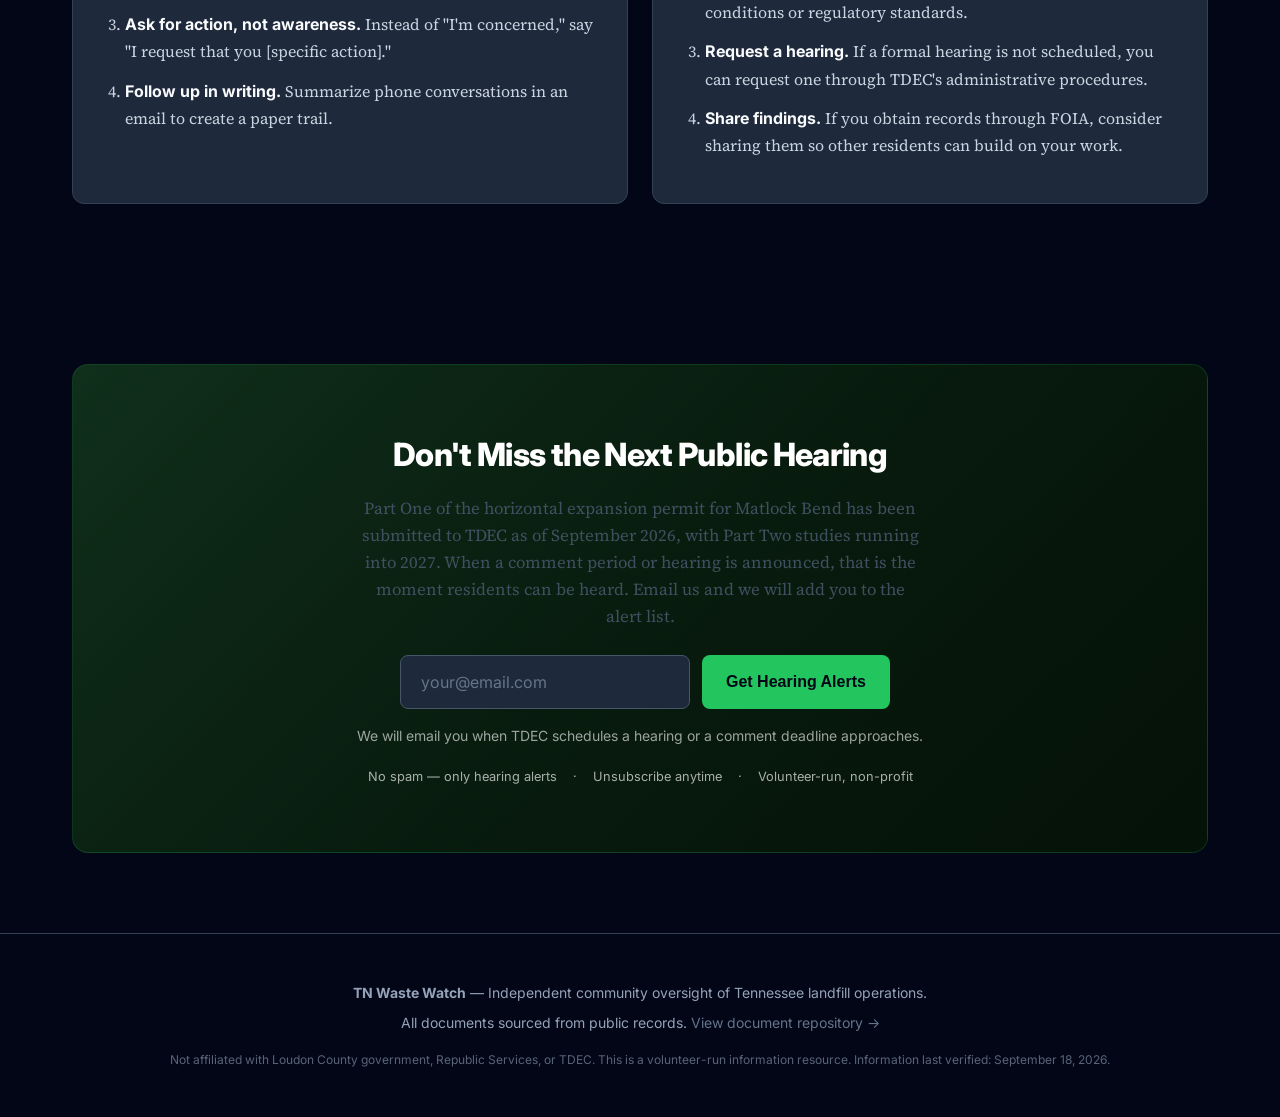
==== commit d4747d0b: "[hermes] feat: activate Formspree delivery Sets the endpoint so both forms actually deliver. Verifie" ====
--- a/index.html
+++ b/index.html
@@ -1862,7 +1862,7 @@
         //   https://formspree.io/f/YOUR_FORM_ID
         // Empty means nothing can be delivered, and the forms say so plainly
         // rather than claiming a submission was received.
-        const FORMSPREE_ENDPOINT = '';
+        const FORMSPREE_ENDPOINT = 'https://formspree.io/f/mppwqwel';
         // Optional: shown as a mailto fallback while delivery is unconfigured.
         const CONTACT_EMAIL = '';
 
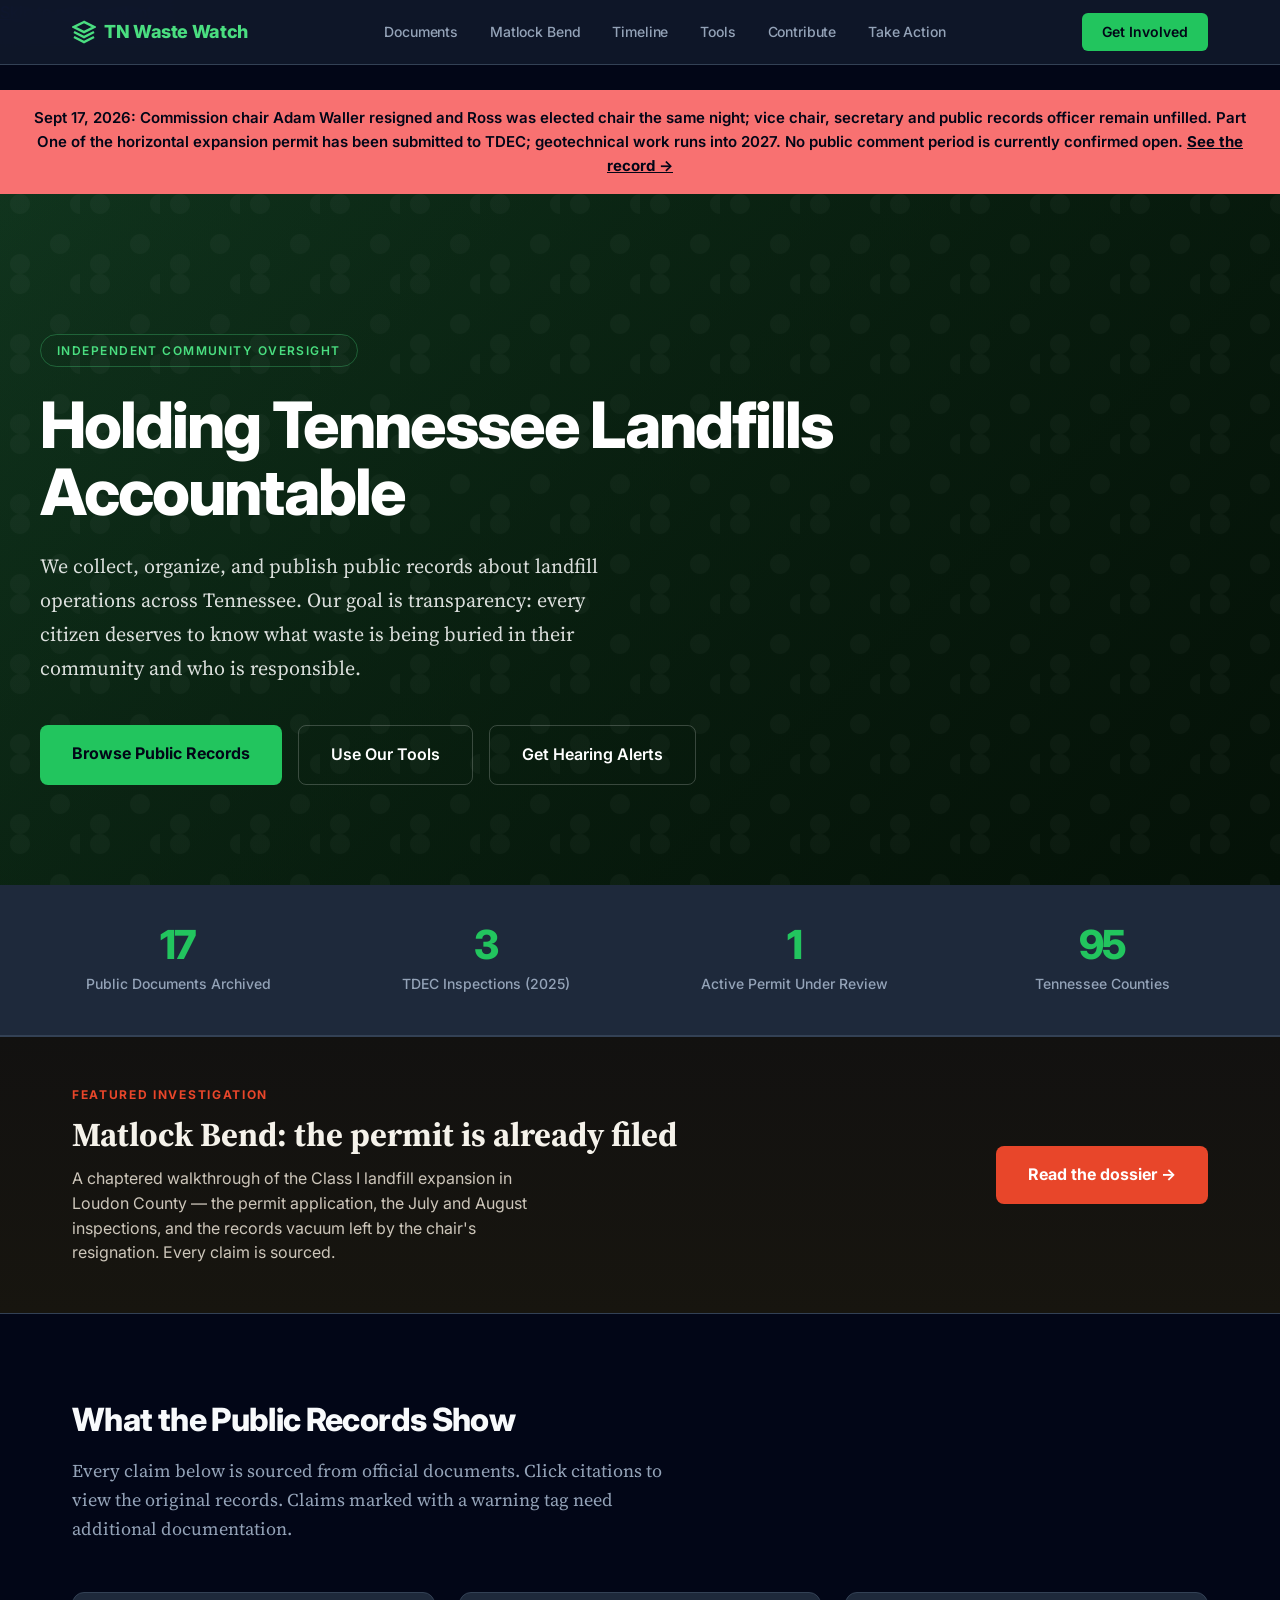
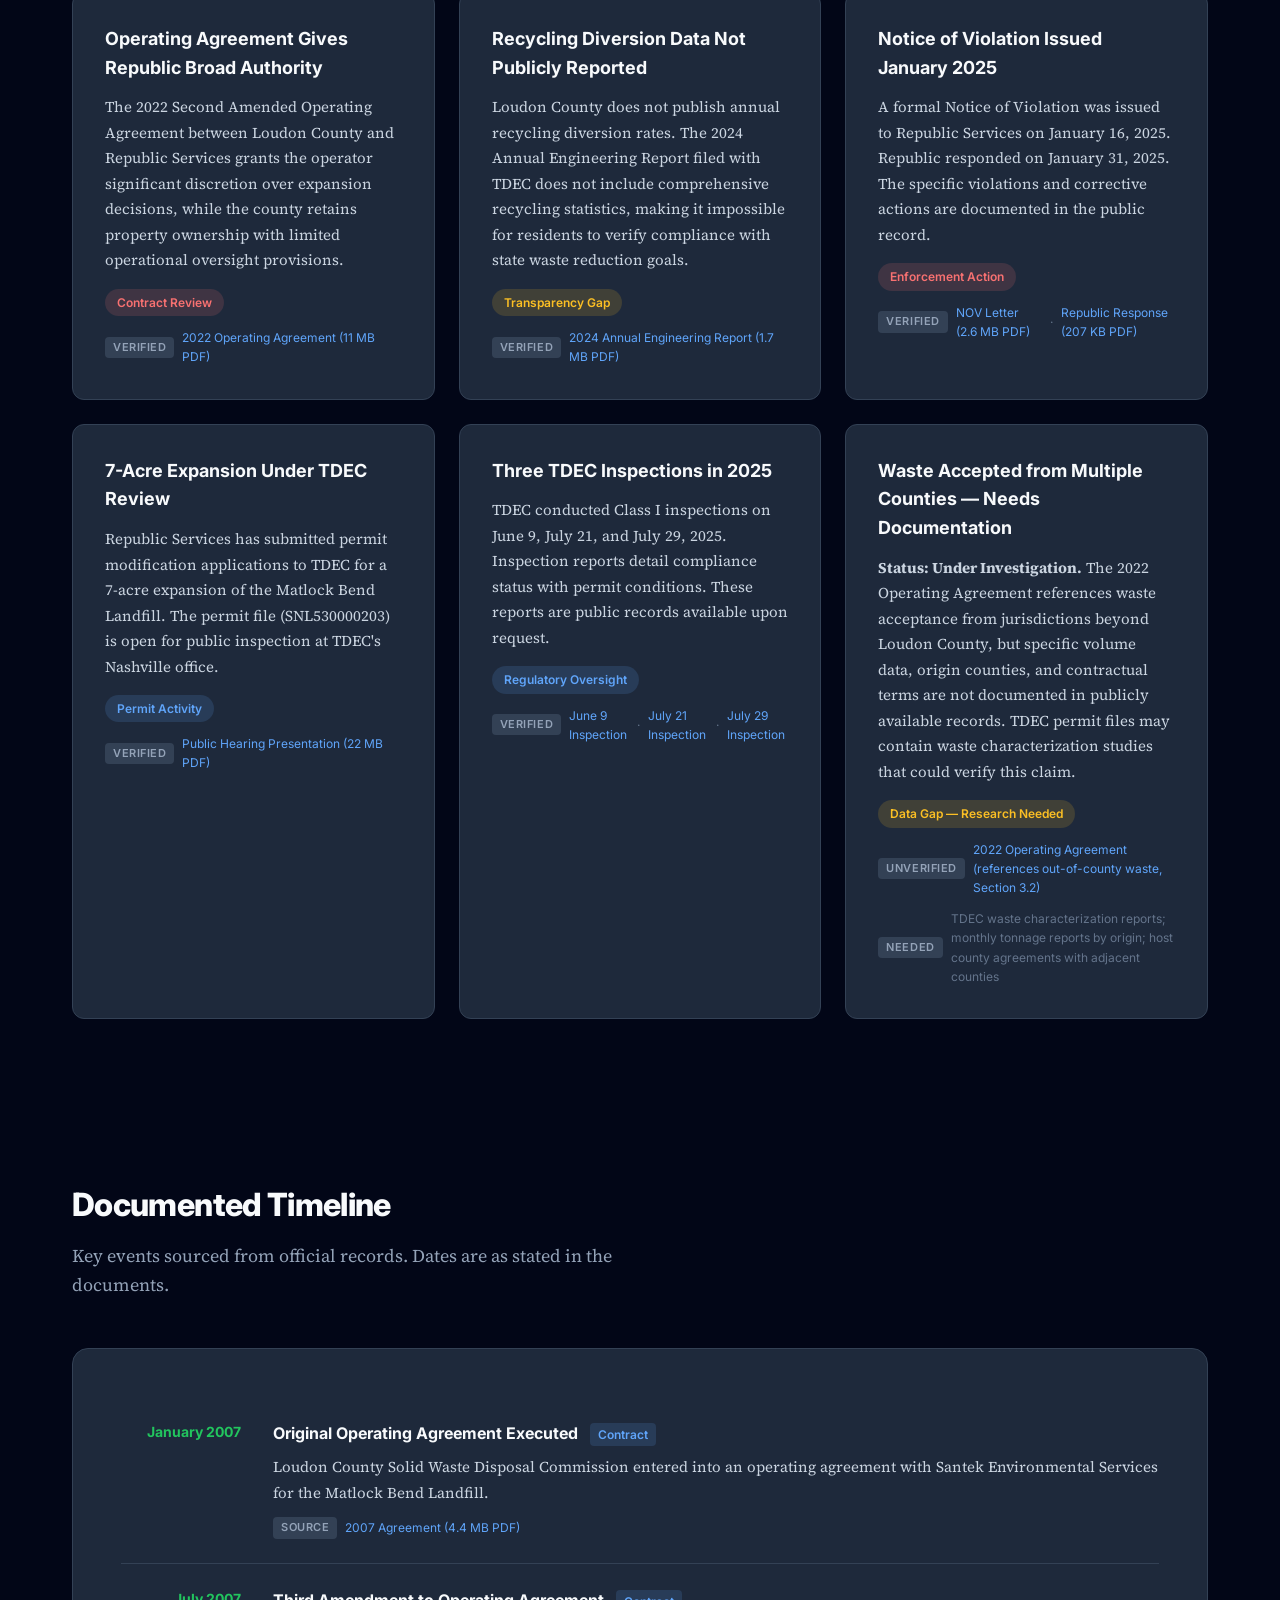
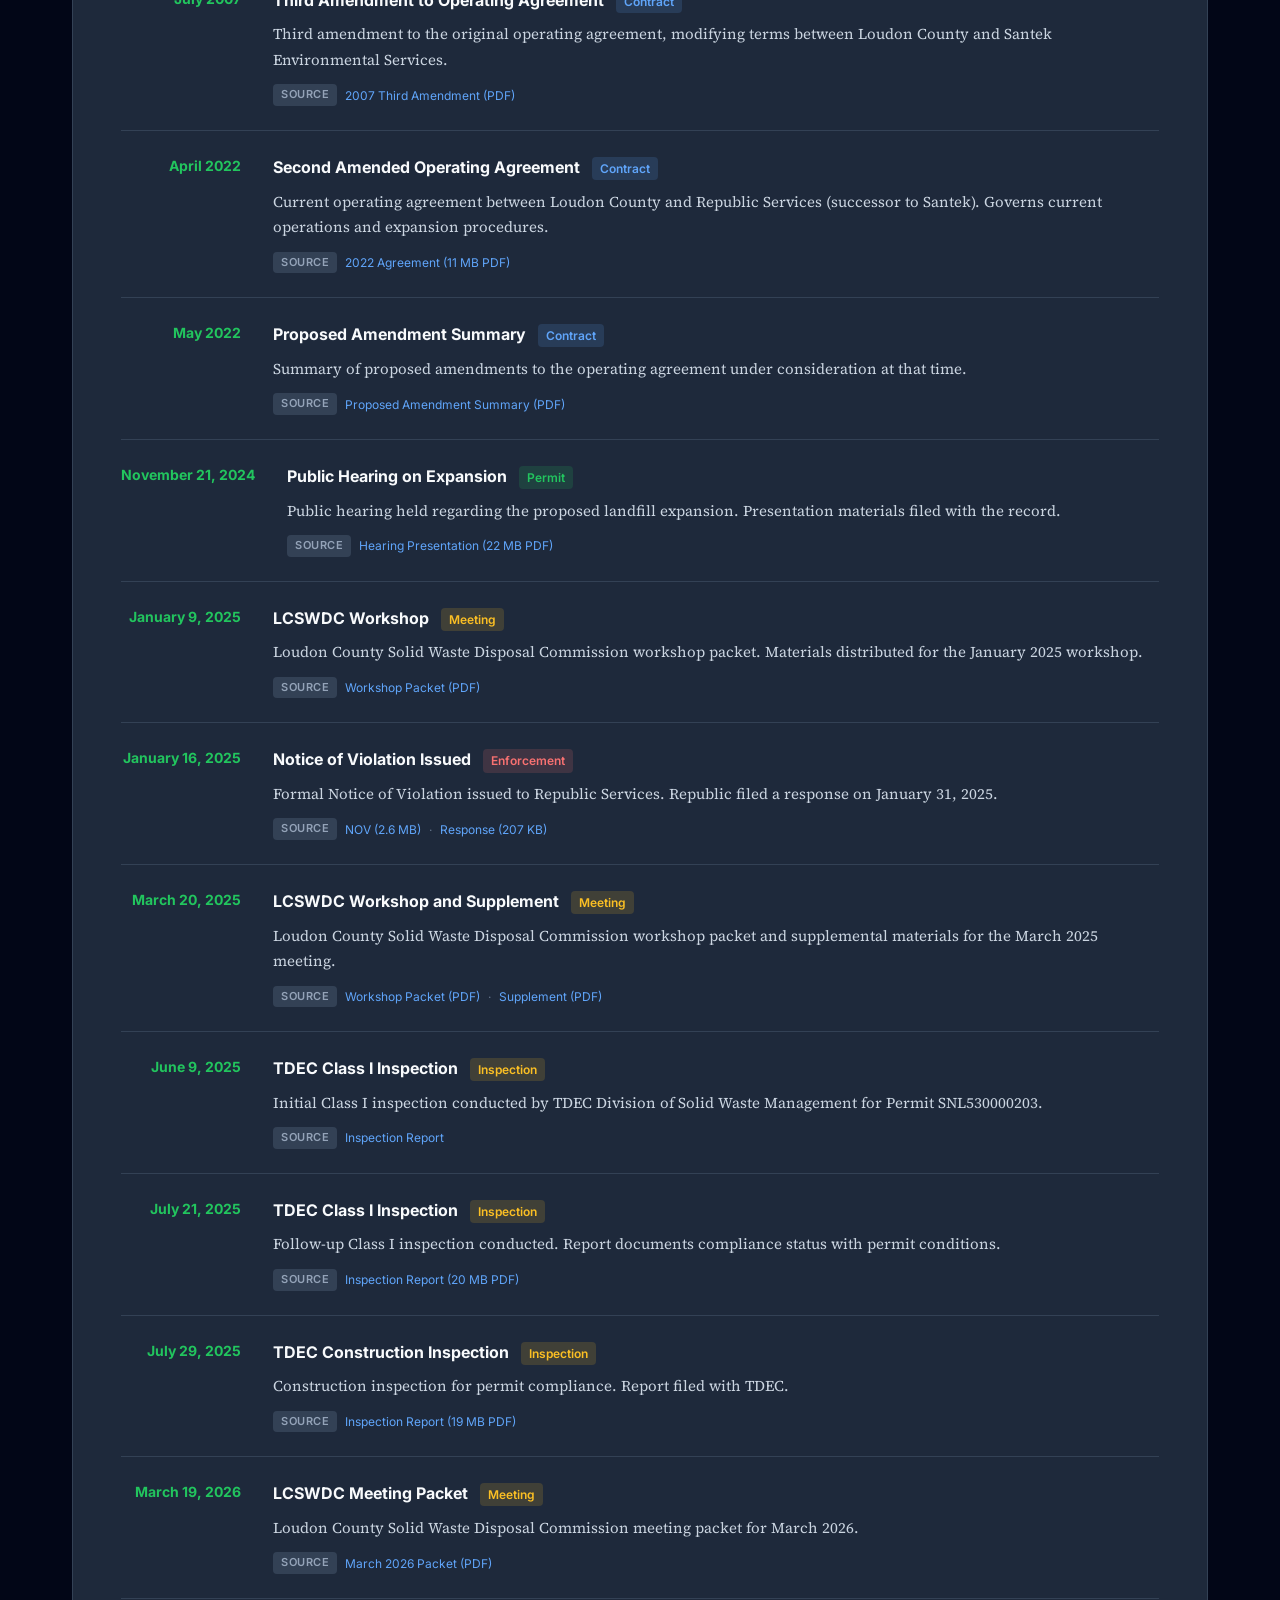
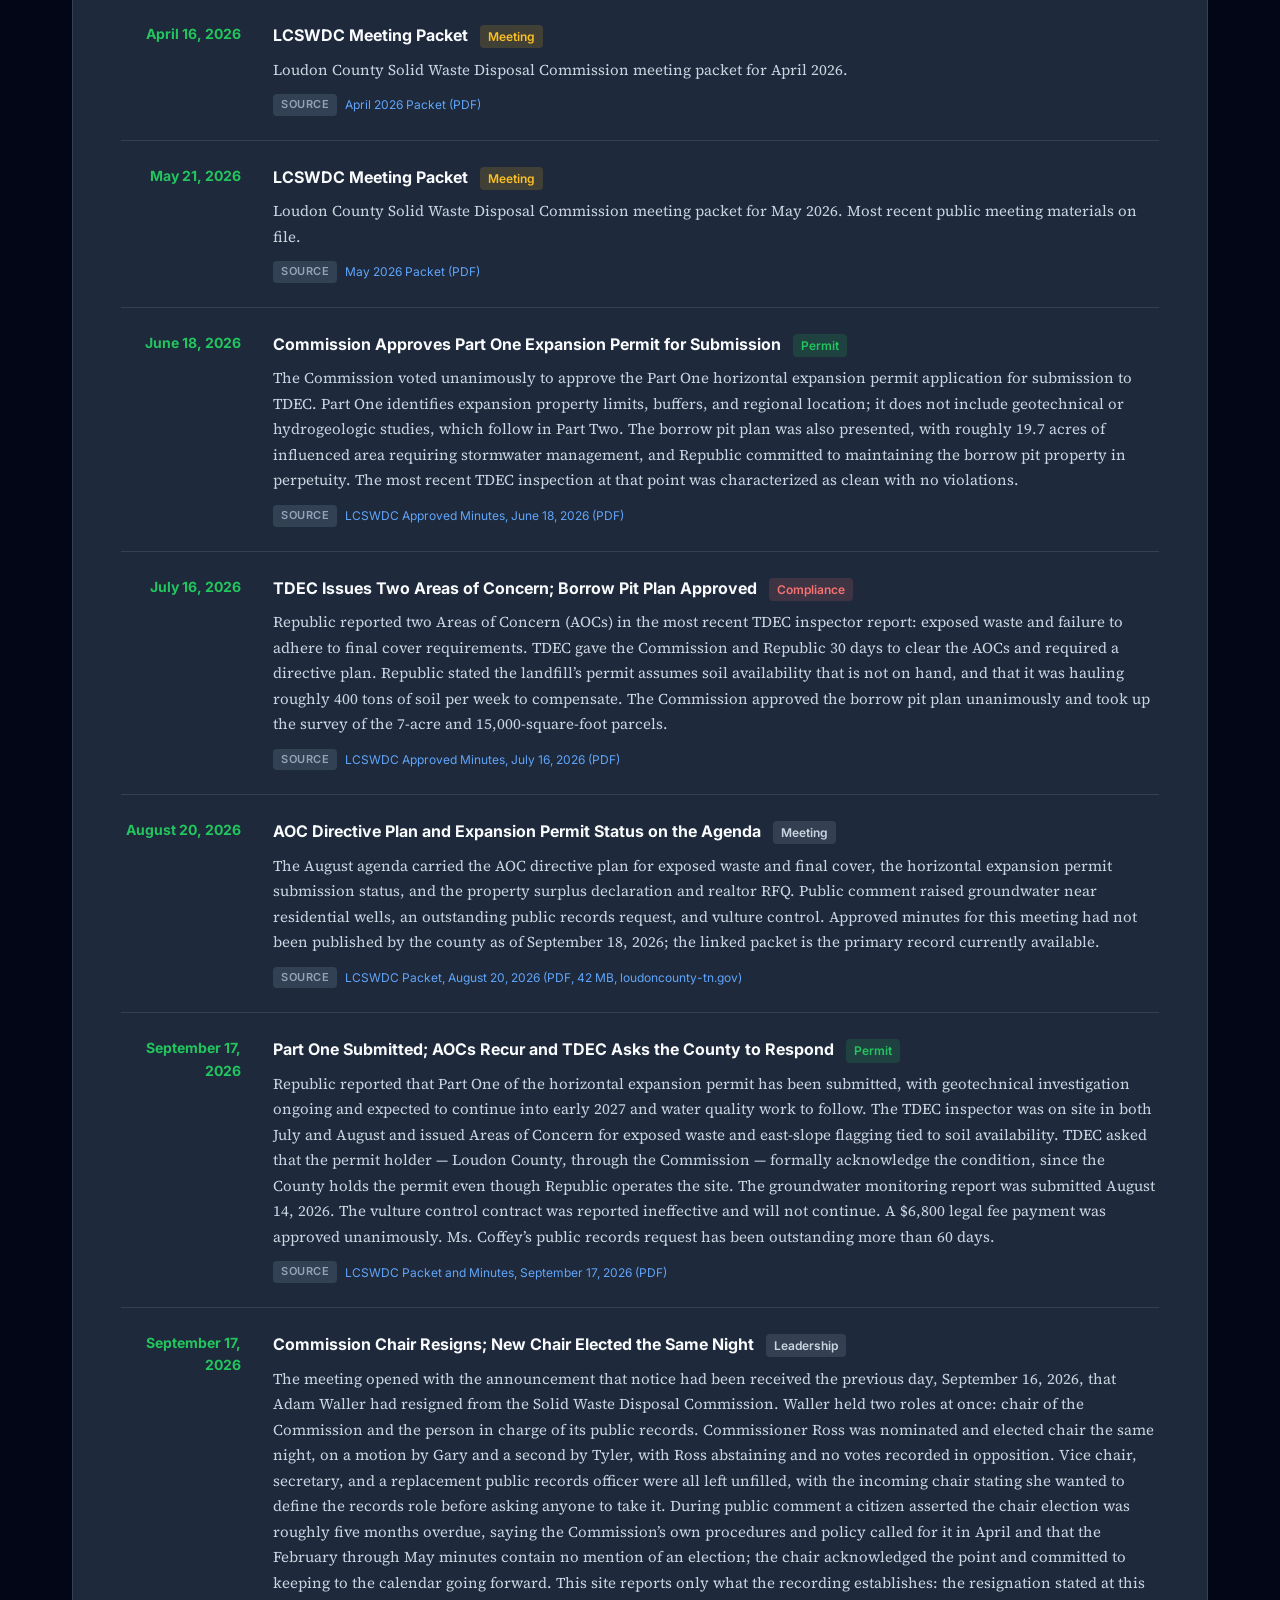
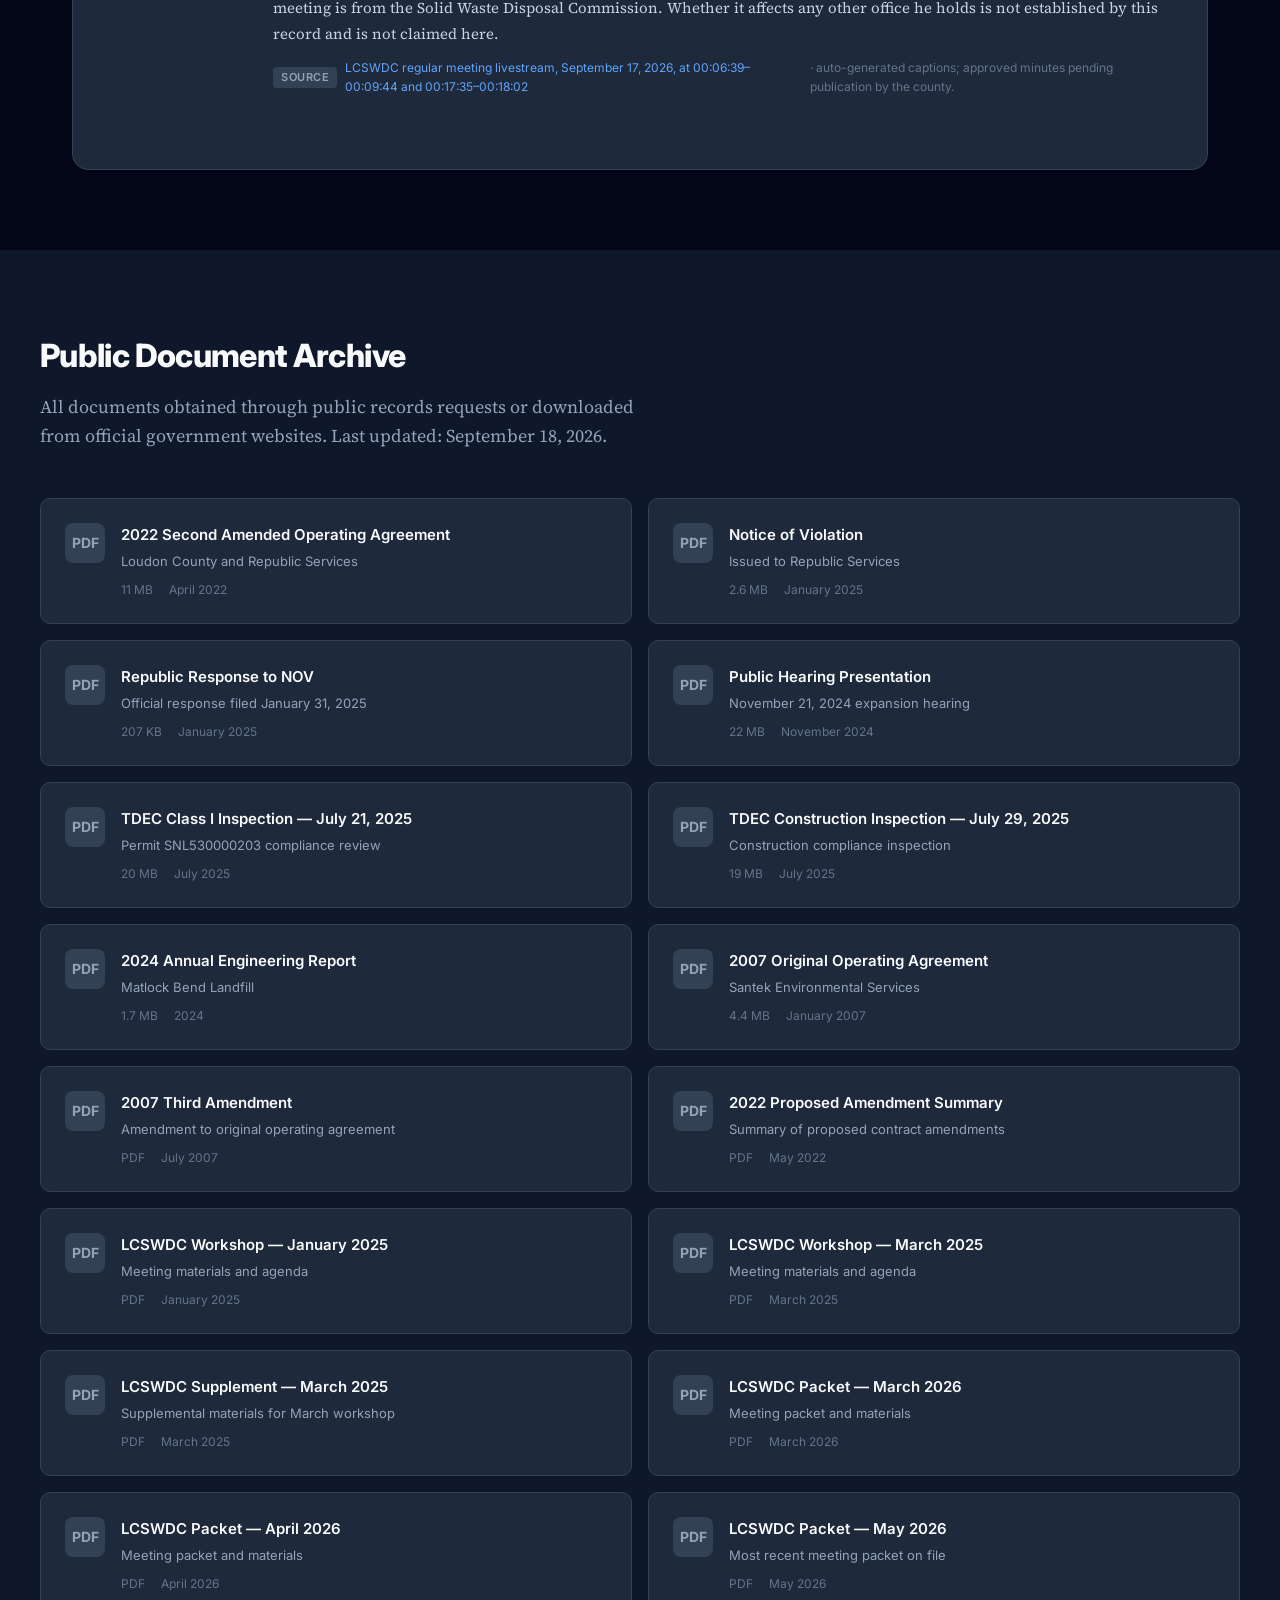
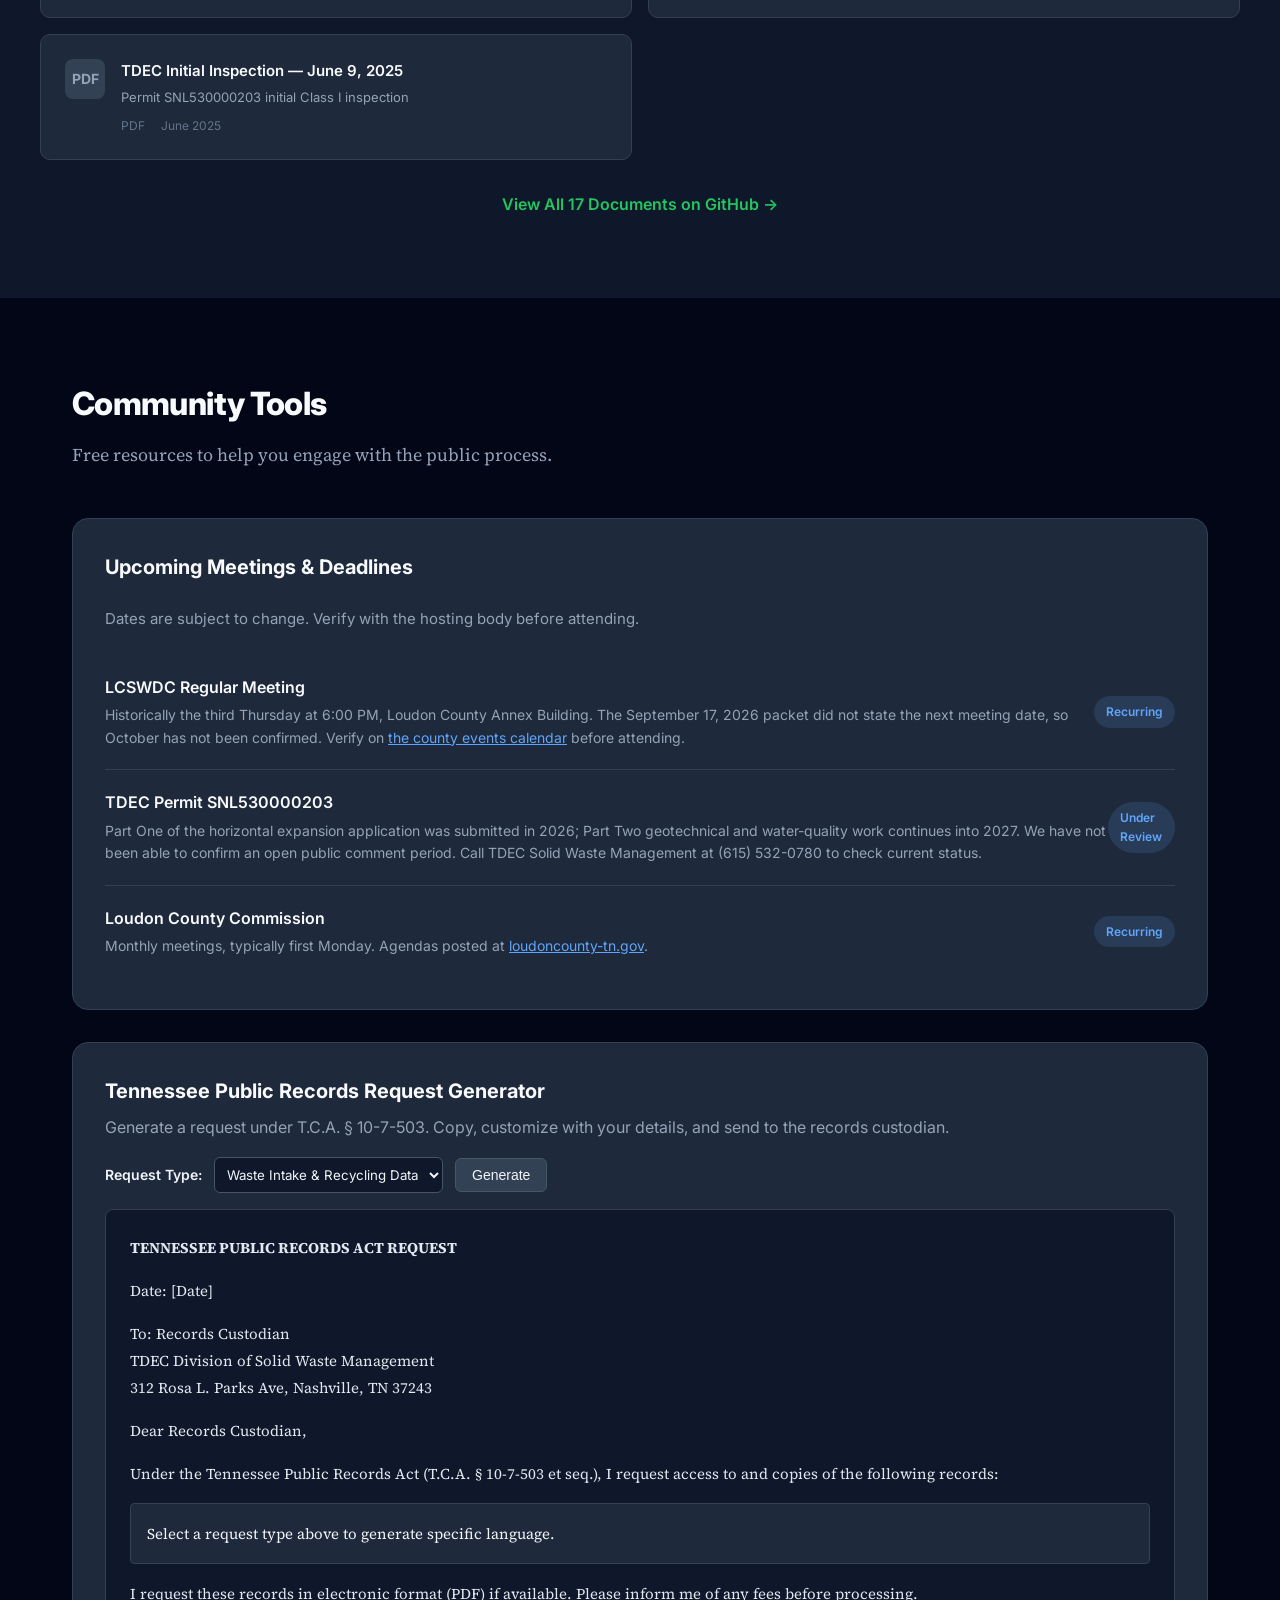
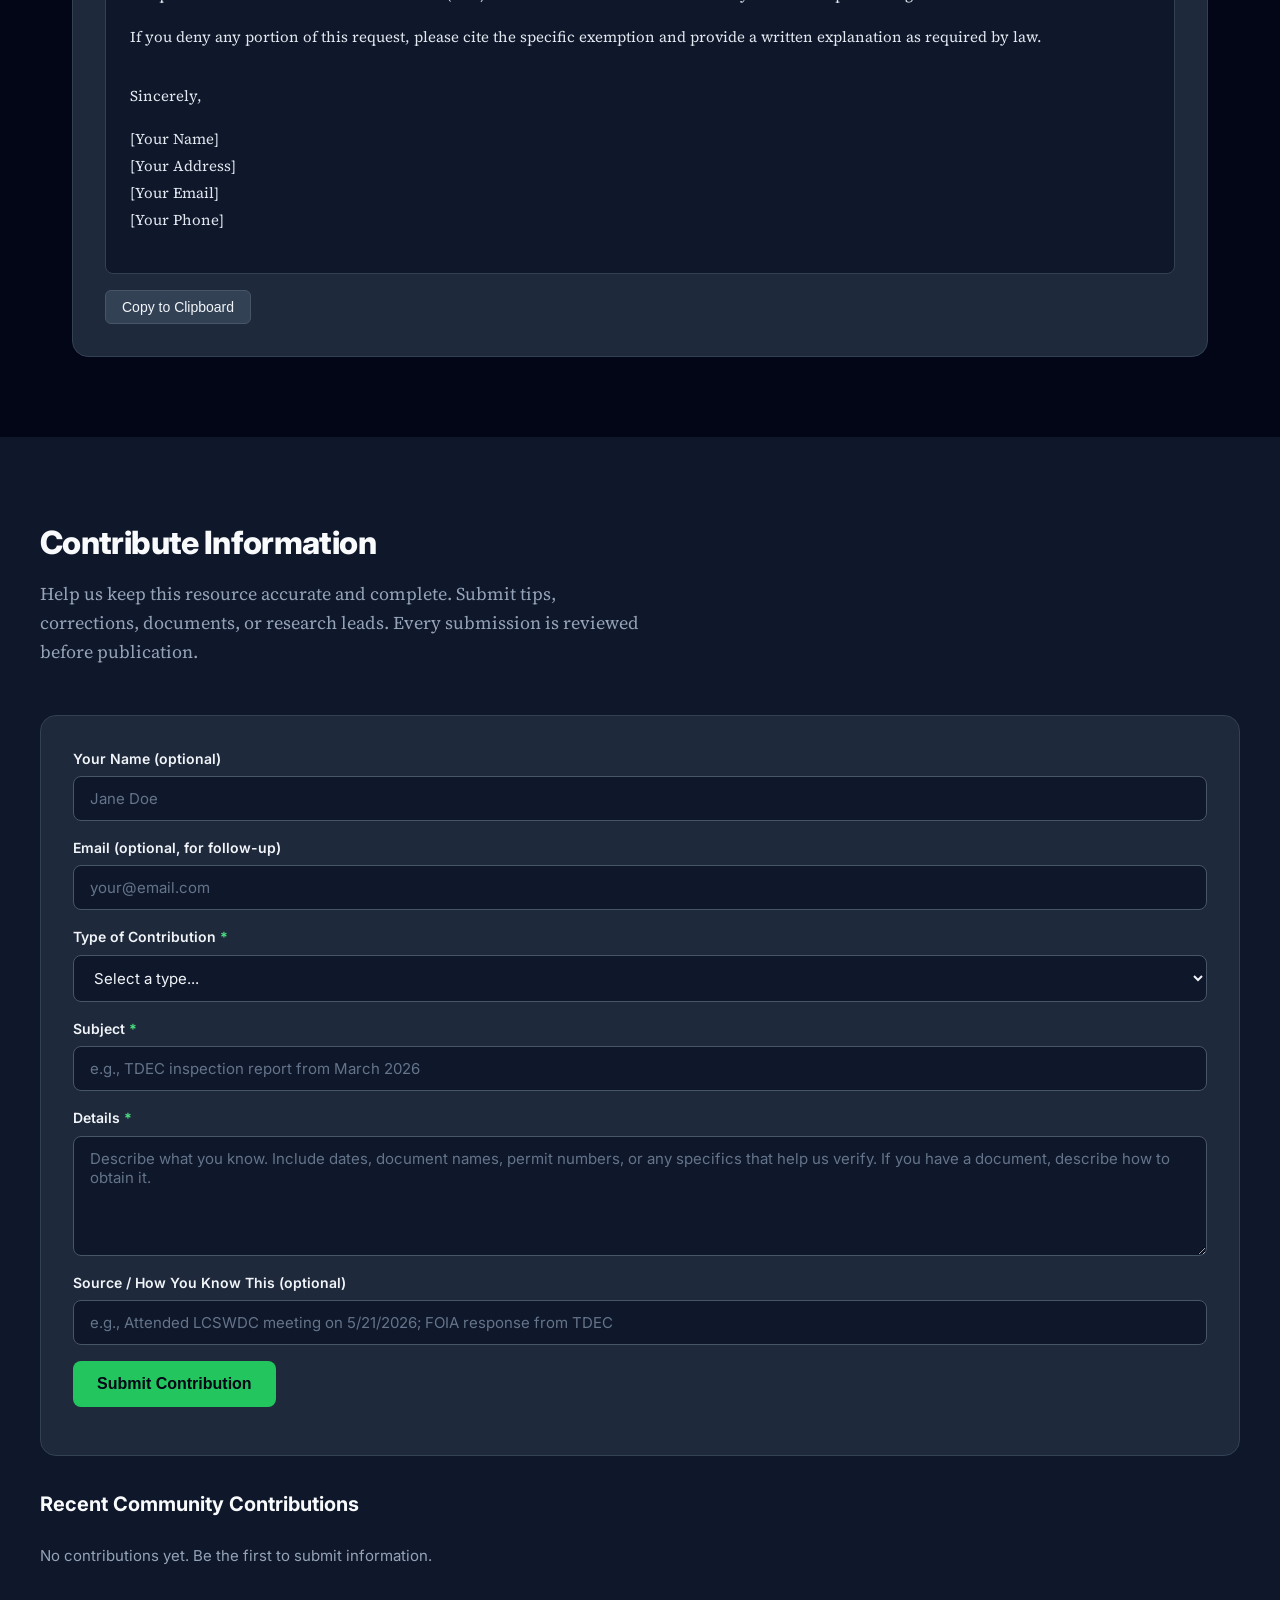
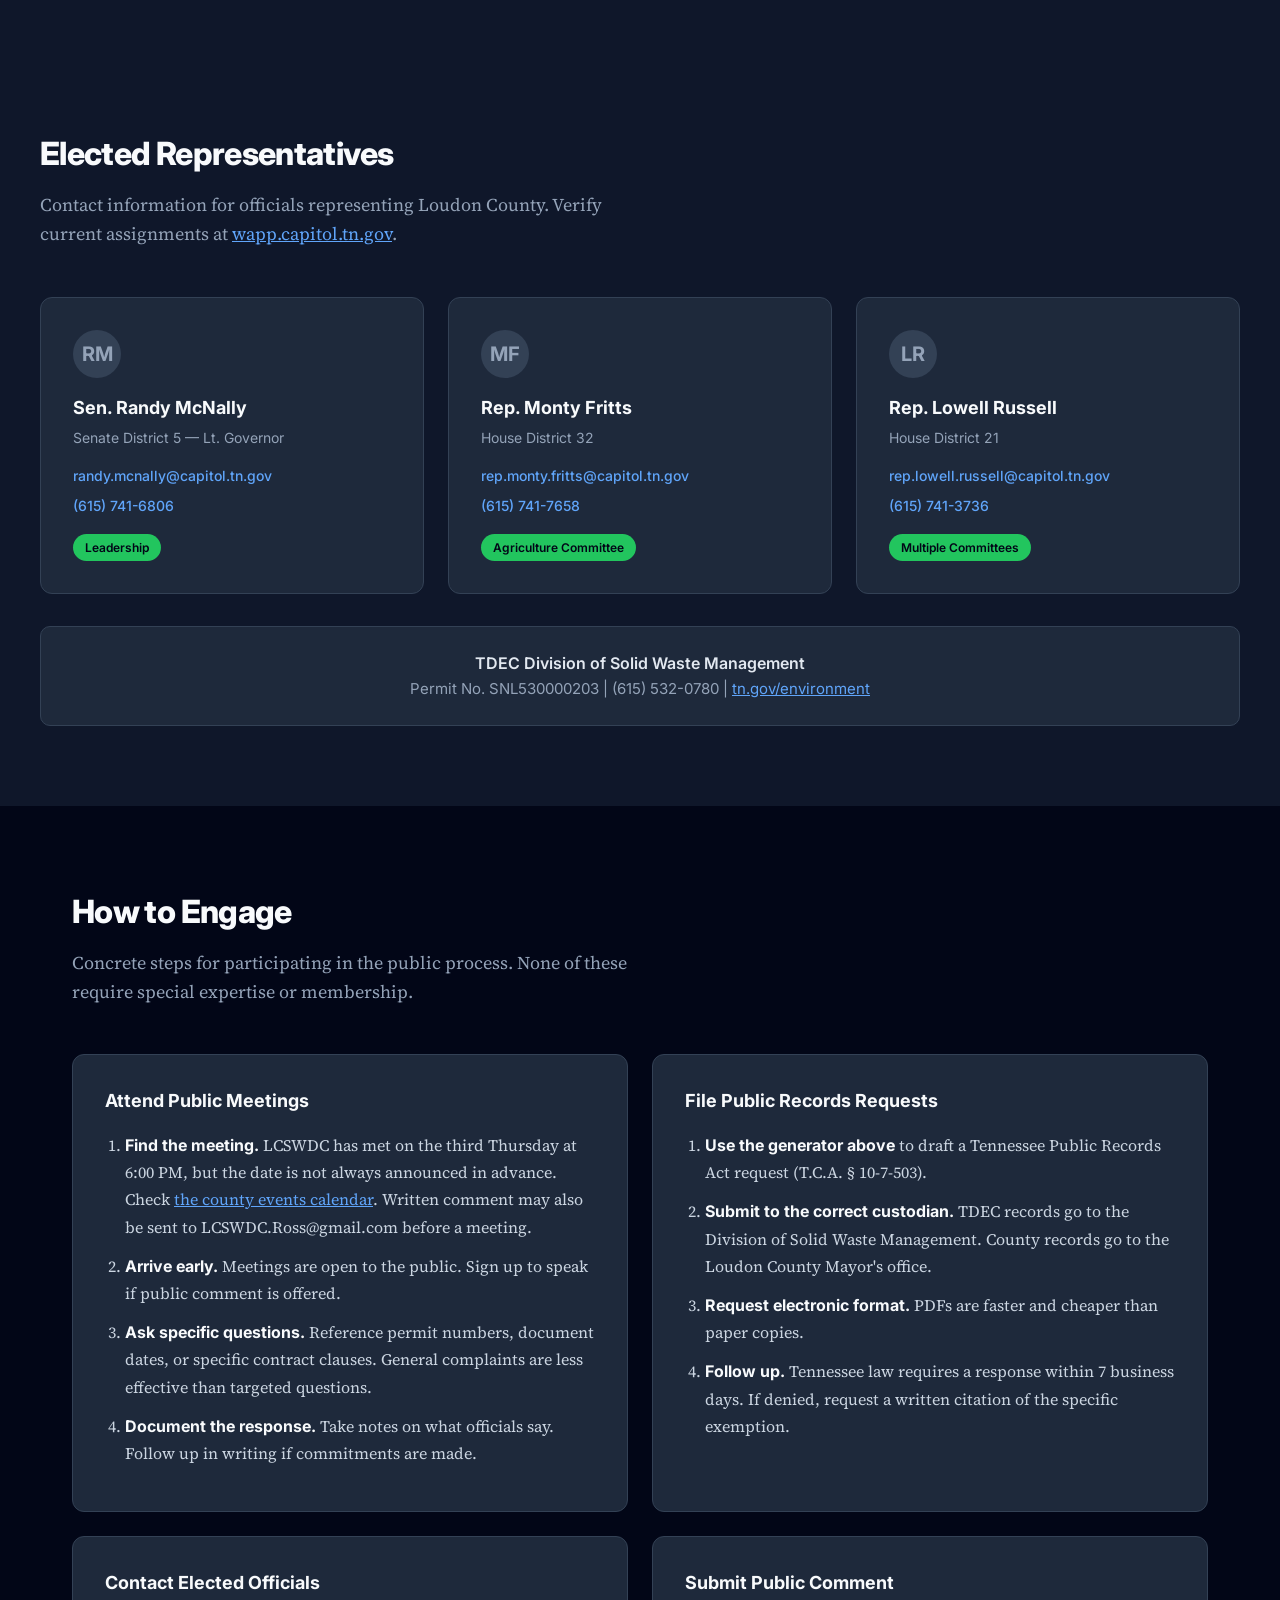
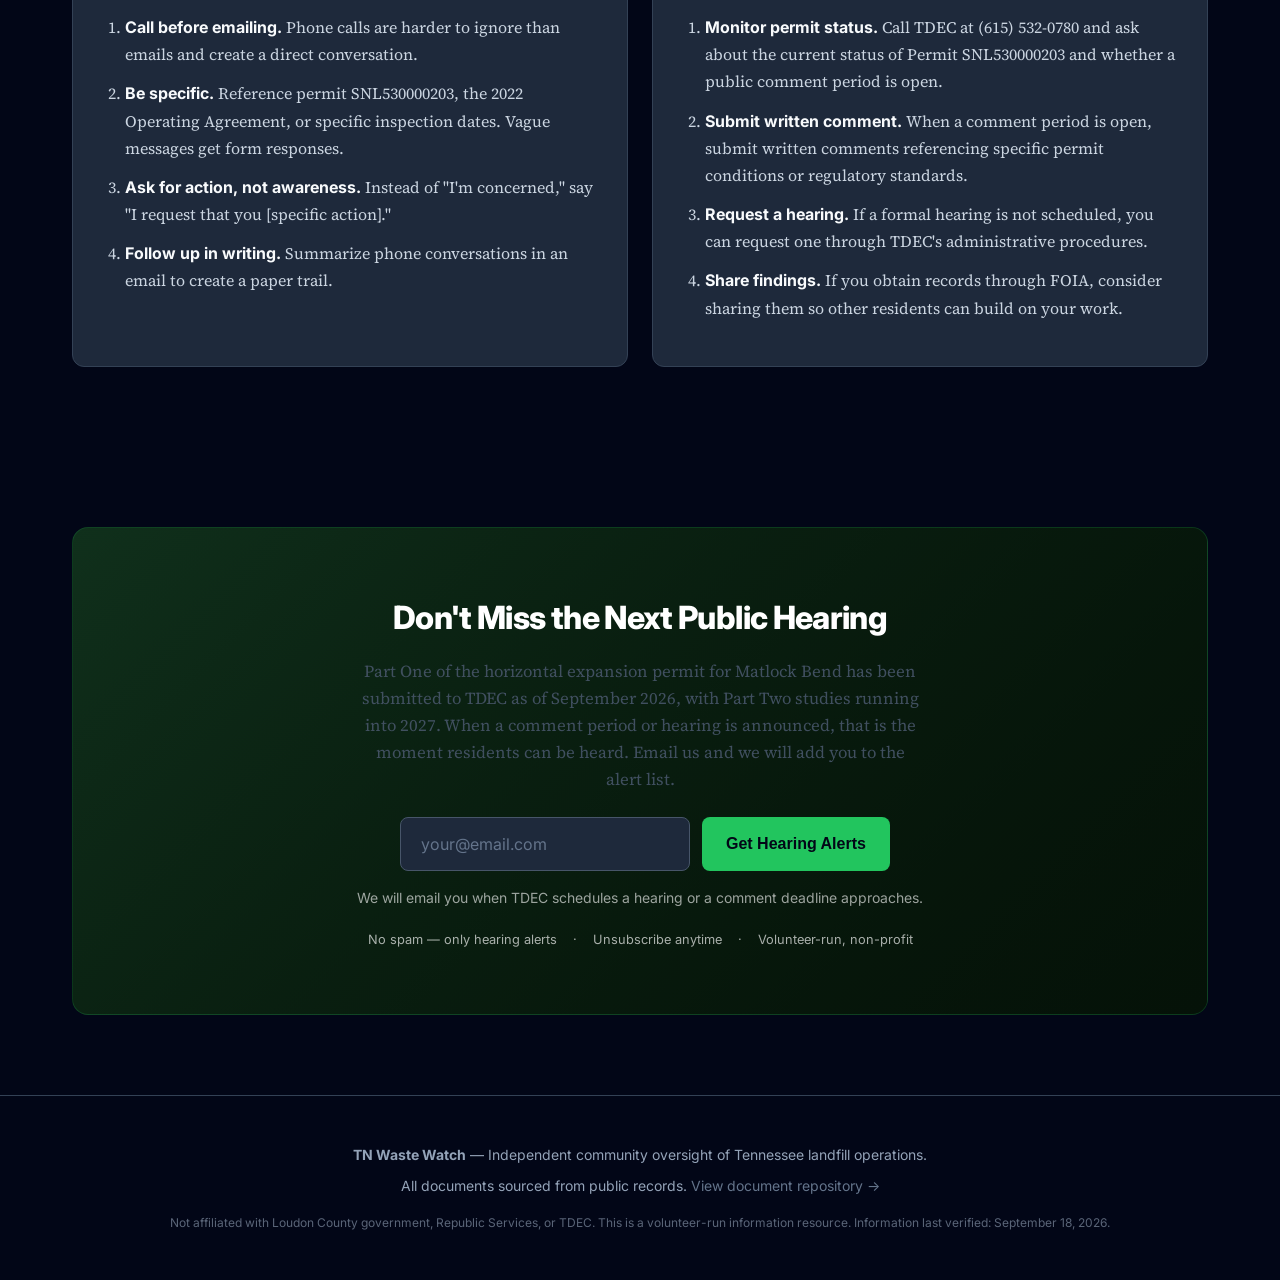
==== commit de5476b0: "[hermes] fix: contribution form was rendering as unreadable rows Each label+input pair is wrapped in" ====
--- a/index.html
+++ b/index.html
@@ -847,6 +847,13 @@
             flex-direction: column;
             gap: 1rem;
         }
+        /* Each control is wrapped in a bare div; without this the label and
+           input sit side by side at intrinsic width. */
+        .feedback-form > div {
+            display: flex;
+            flex-direction: column;
+            gap: 0.375rem;
+        }
         .feedback-form label {
             font-weight: 600;
             font-size: 0.875rem;
@@ -855,6 +862,8 @@
         .feedback-form input,
         .feedback-form textarea,
         .feedback-form select {
+            width: 100%;
+            box-sizing: border-box;
             padding: 0.75rem 1rem;
             border-radius: 8px;
             border: 1px solid var(--slate-300);
@@ -870,6 +879,11 @@
         .feedback-form textarea {
             min-height: 120px;
             resize: vertical;
+        }
+        /* Make the required marker legible rather than a bare asterisk. */
+        .feedback-form label .req {
+            color: var(--forest-light);
+            font-weight: 700;
         }
         .feedback-form button {
             padding: 0.875rem 1.5rem;
@@ -1689,7 +1703,7 @@
                         <input type="email" id="feedbackEmail" placeholder="your@email.com">
                     </div>
                     <div>
-                        <label for="feedbackType">Type of Contribution *</label>
+                        <label for="feedbackType">Type of Contribution <span class="req" title="Required">*</span></label>
                         <select id="feedbackType" required>
                             <option value="">Select a type...</option>
                             <option value="document">Public Document to Archive</option>
@@ -1699,11 +1713,11 @@
                         </select>
                     </div>
                     <div>
-                        <label for="feedbackSubject">Subject *</label>
+                        <label for="feedbackSubject">Subject <span class="req" title="Required">*</span></label>
                         <input type="text" id="feedbackSubject" placeholder="e.g., TDEC inspection report from March 2026" required>
                     </div>
                     <div>
-                        <label for="feedbackMessage">Details *</label>
+                        <label for="feedbackMessage">Details <span class="req" title="Required">*</span></label>
                         <textarea id="feedbackMessage" placeholder="Describe what you know. Include dates, document names, permit numbers, or any specifics that help us verify. If you have a document, describe how to obtain it." required></textarea>
                     </div>
                     <div>
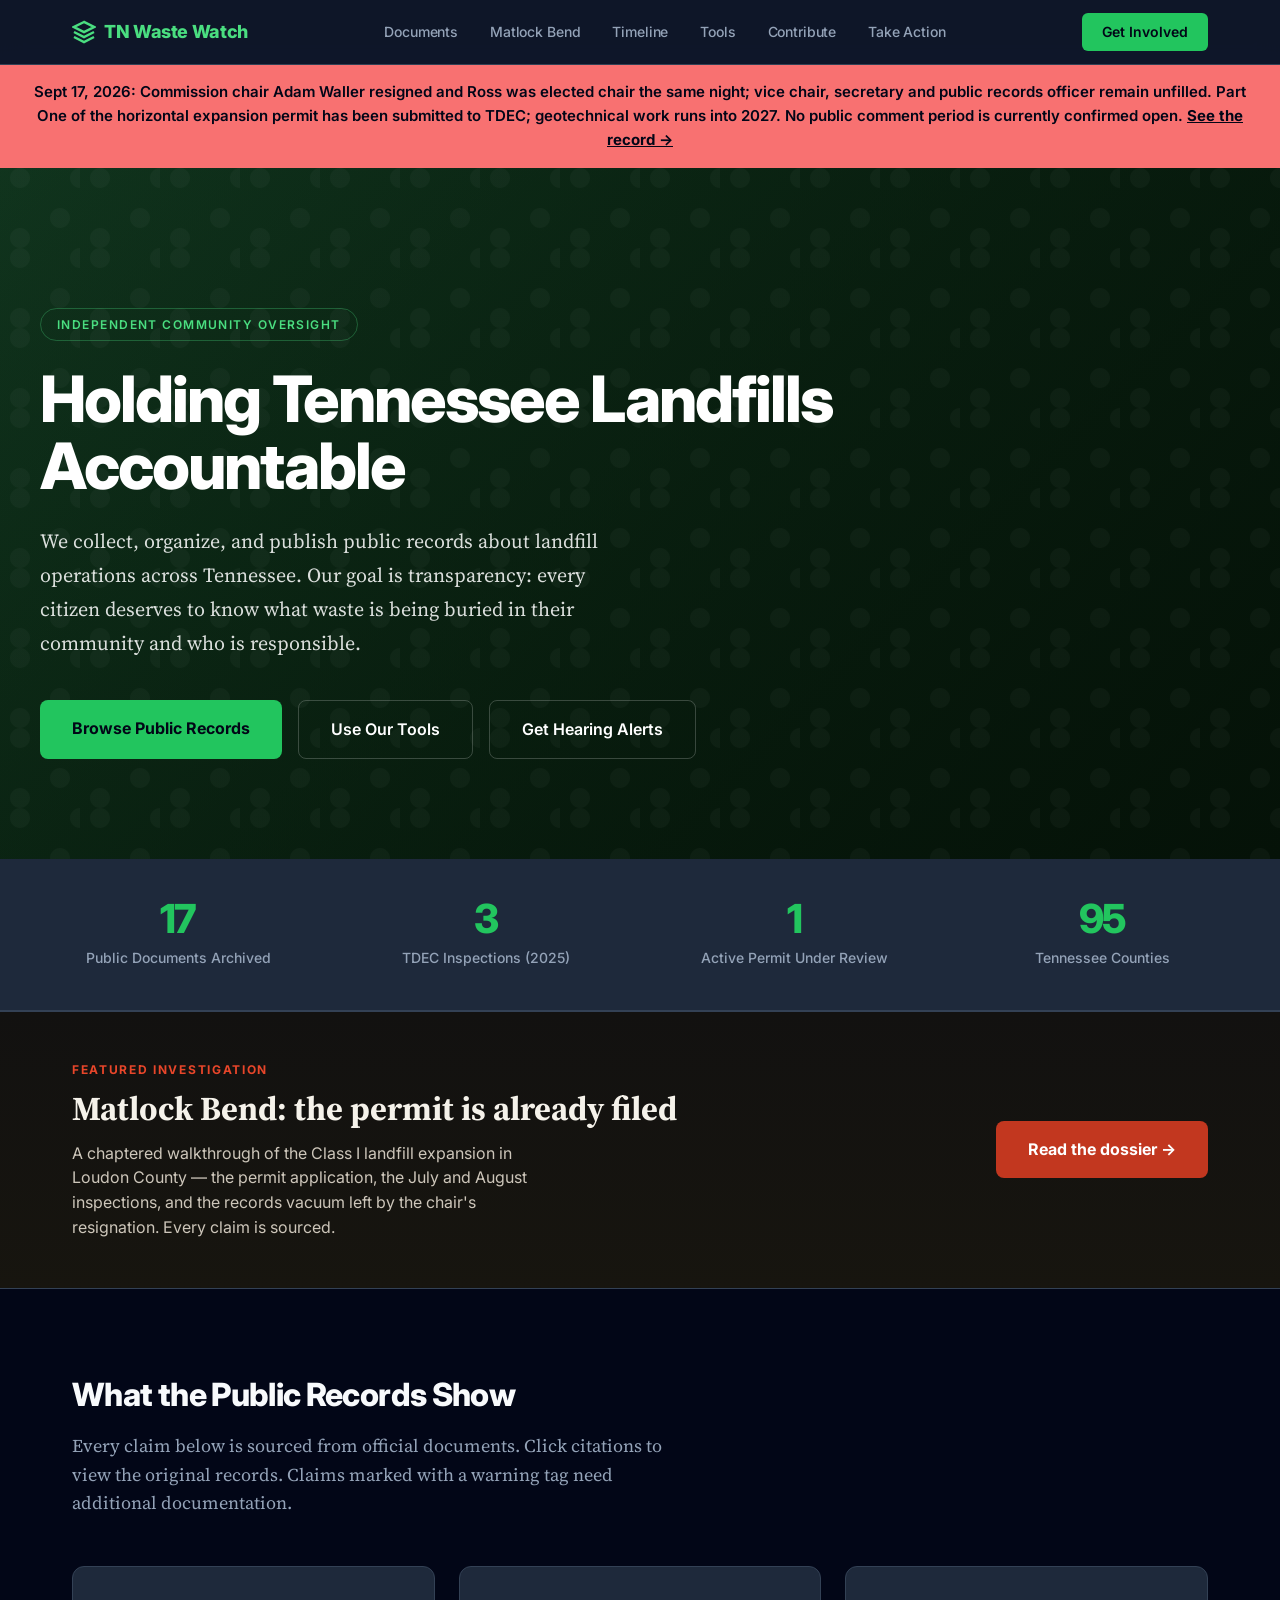
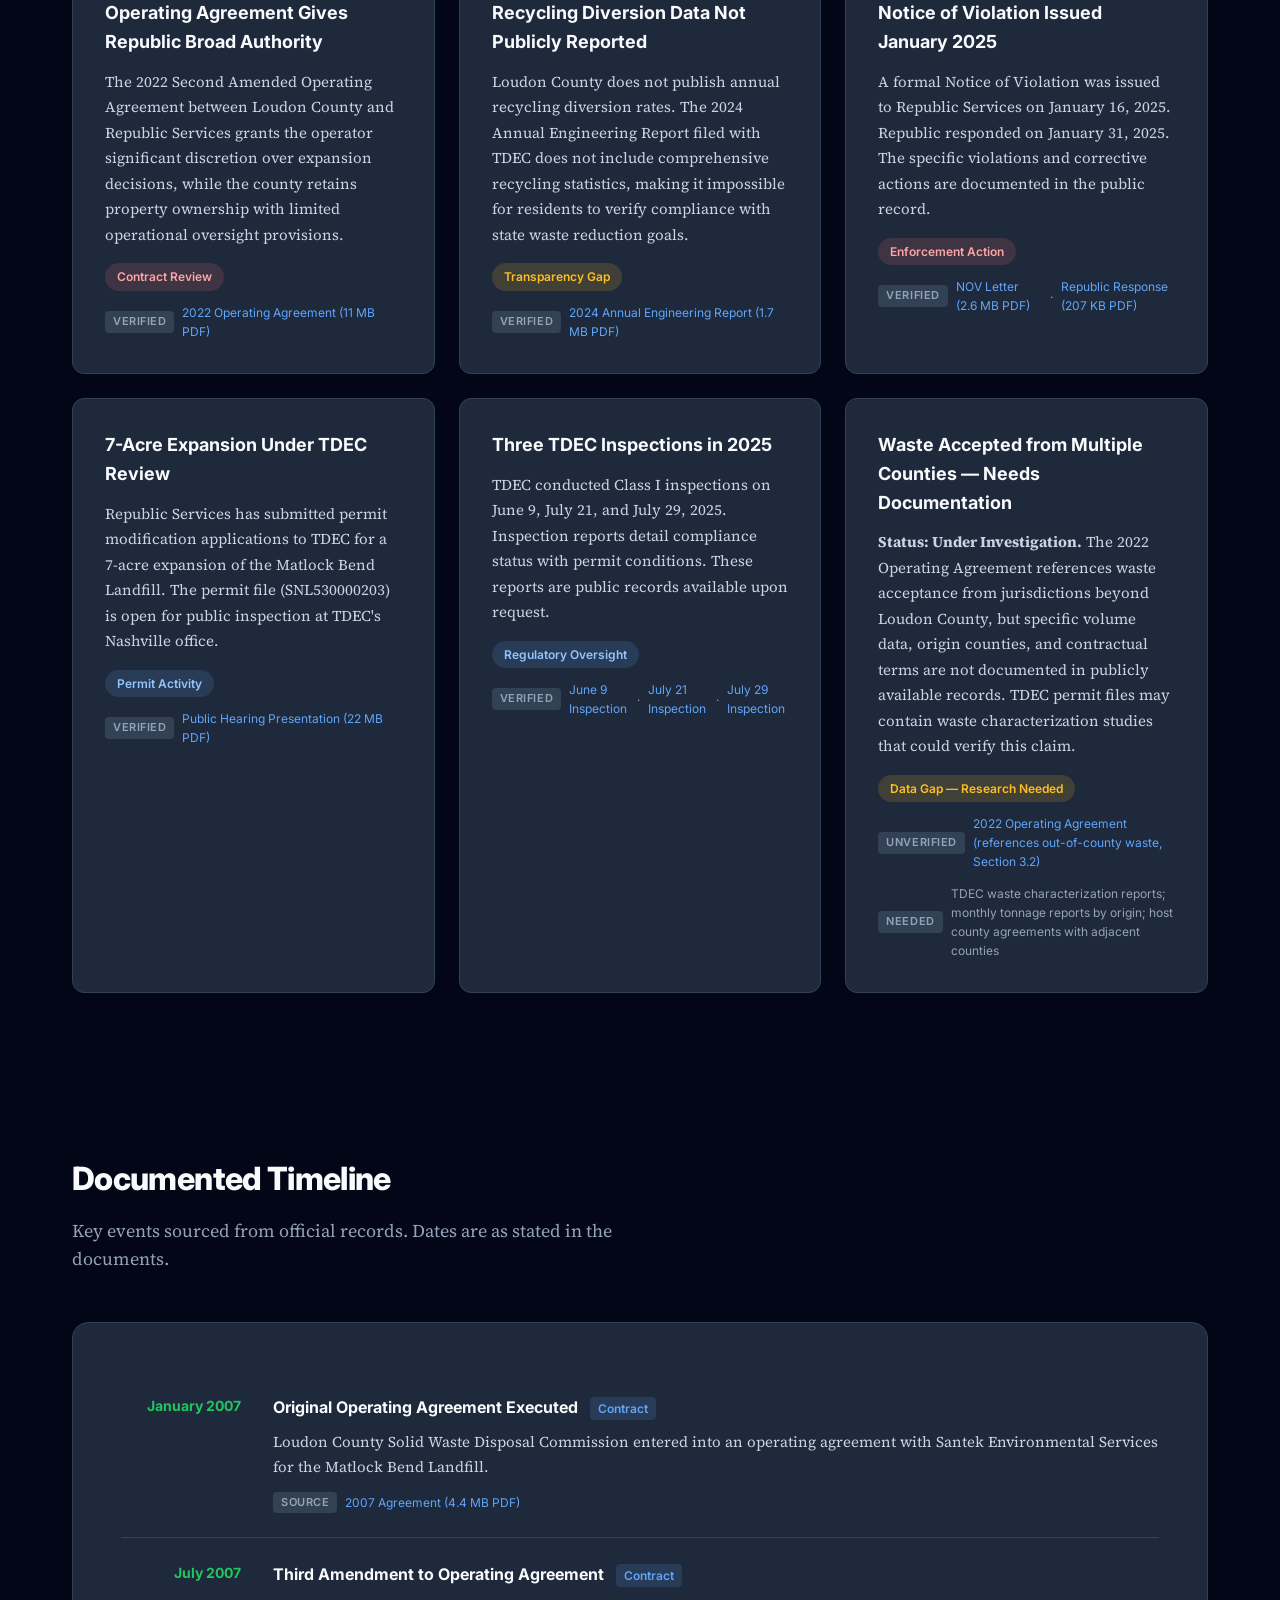
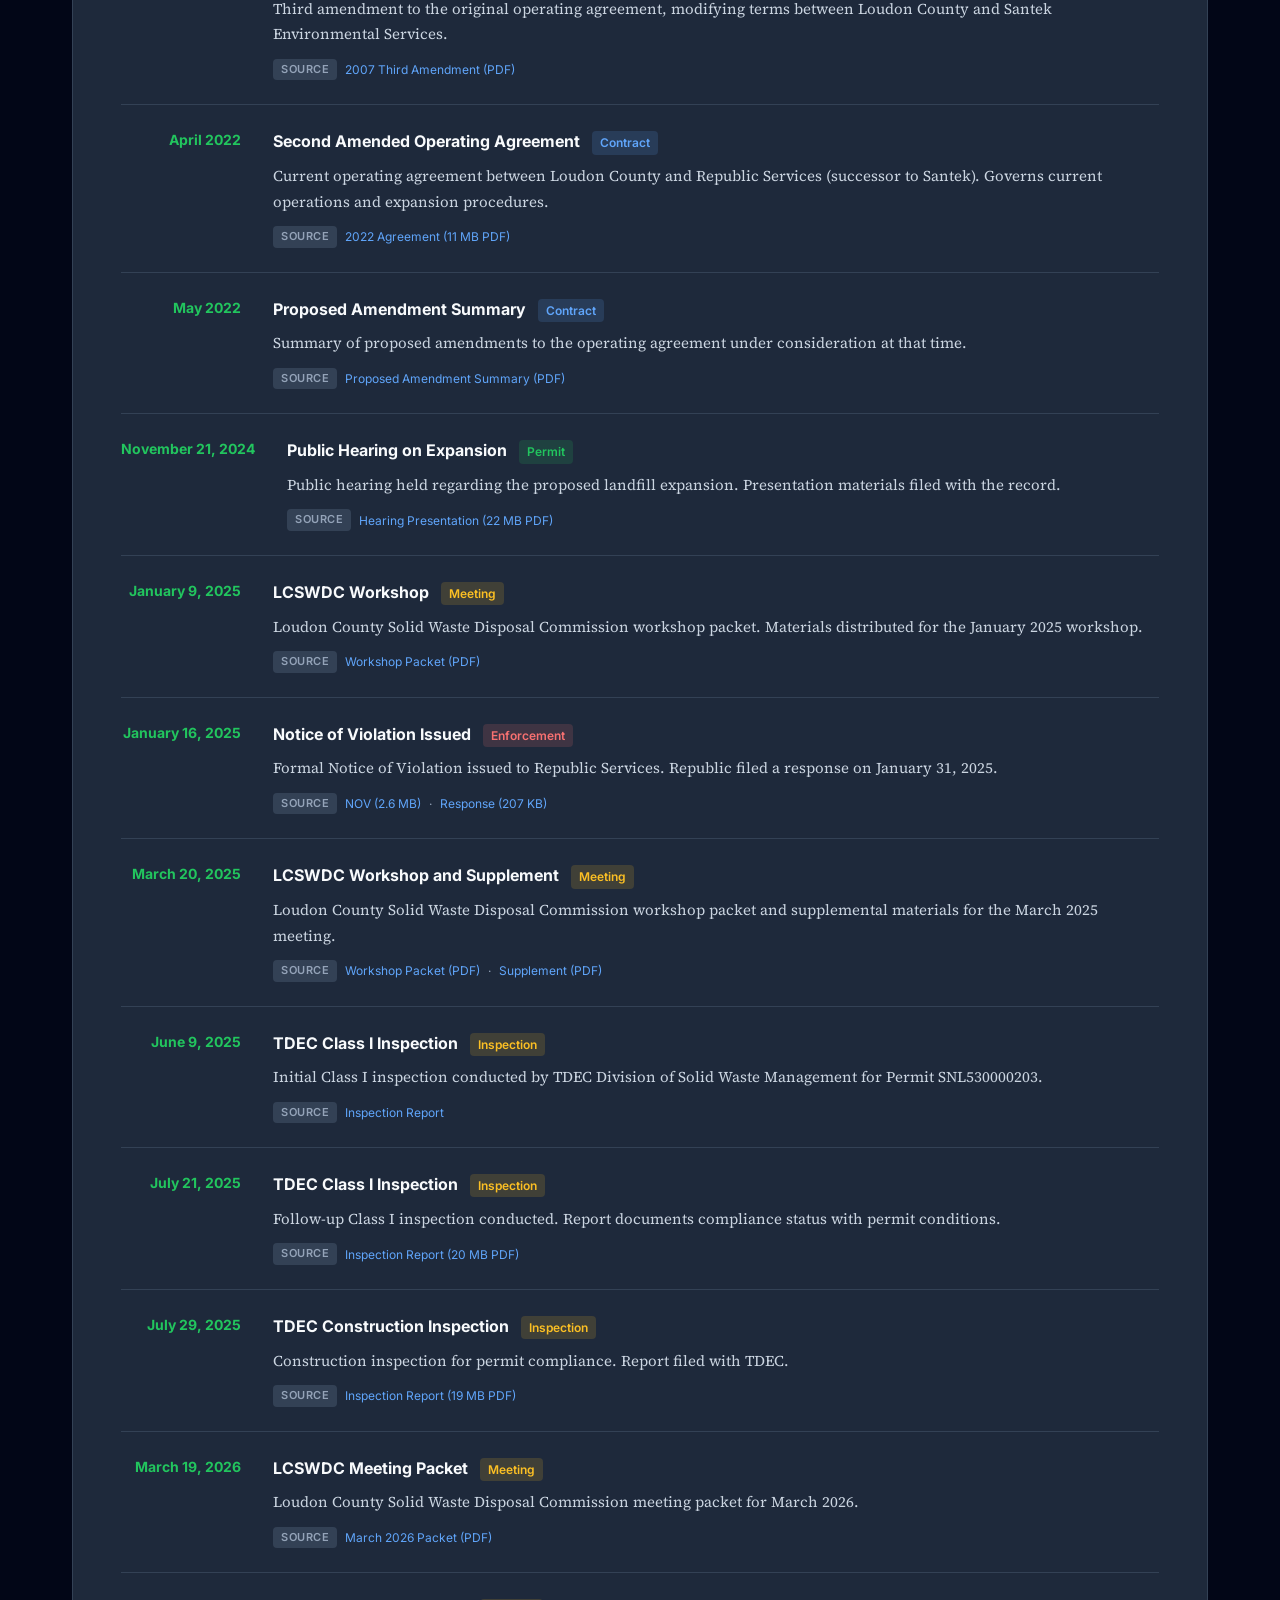
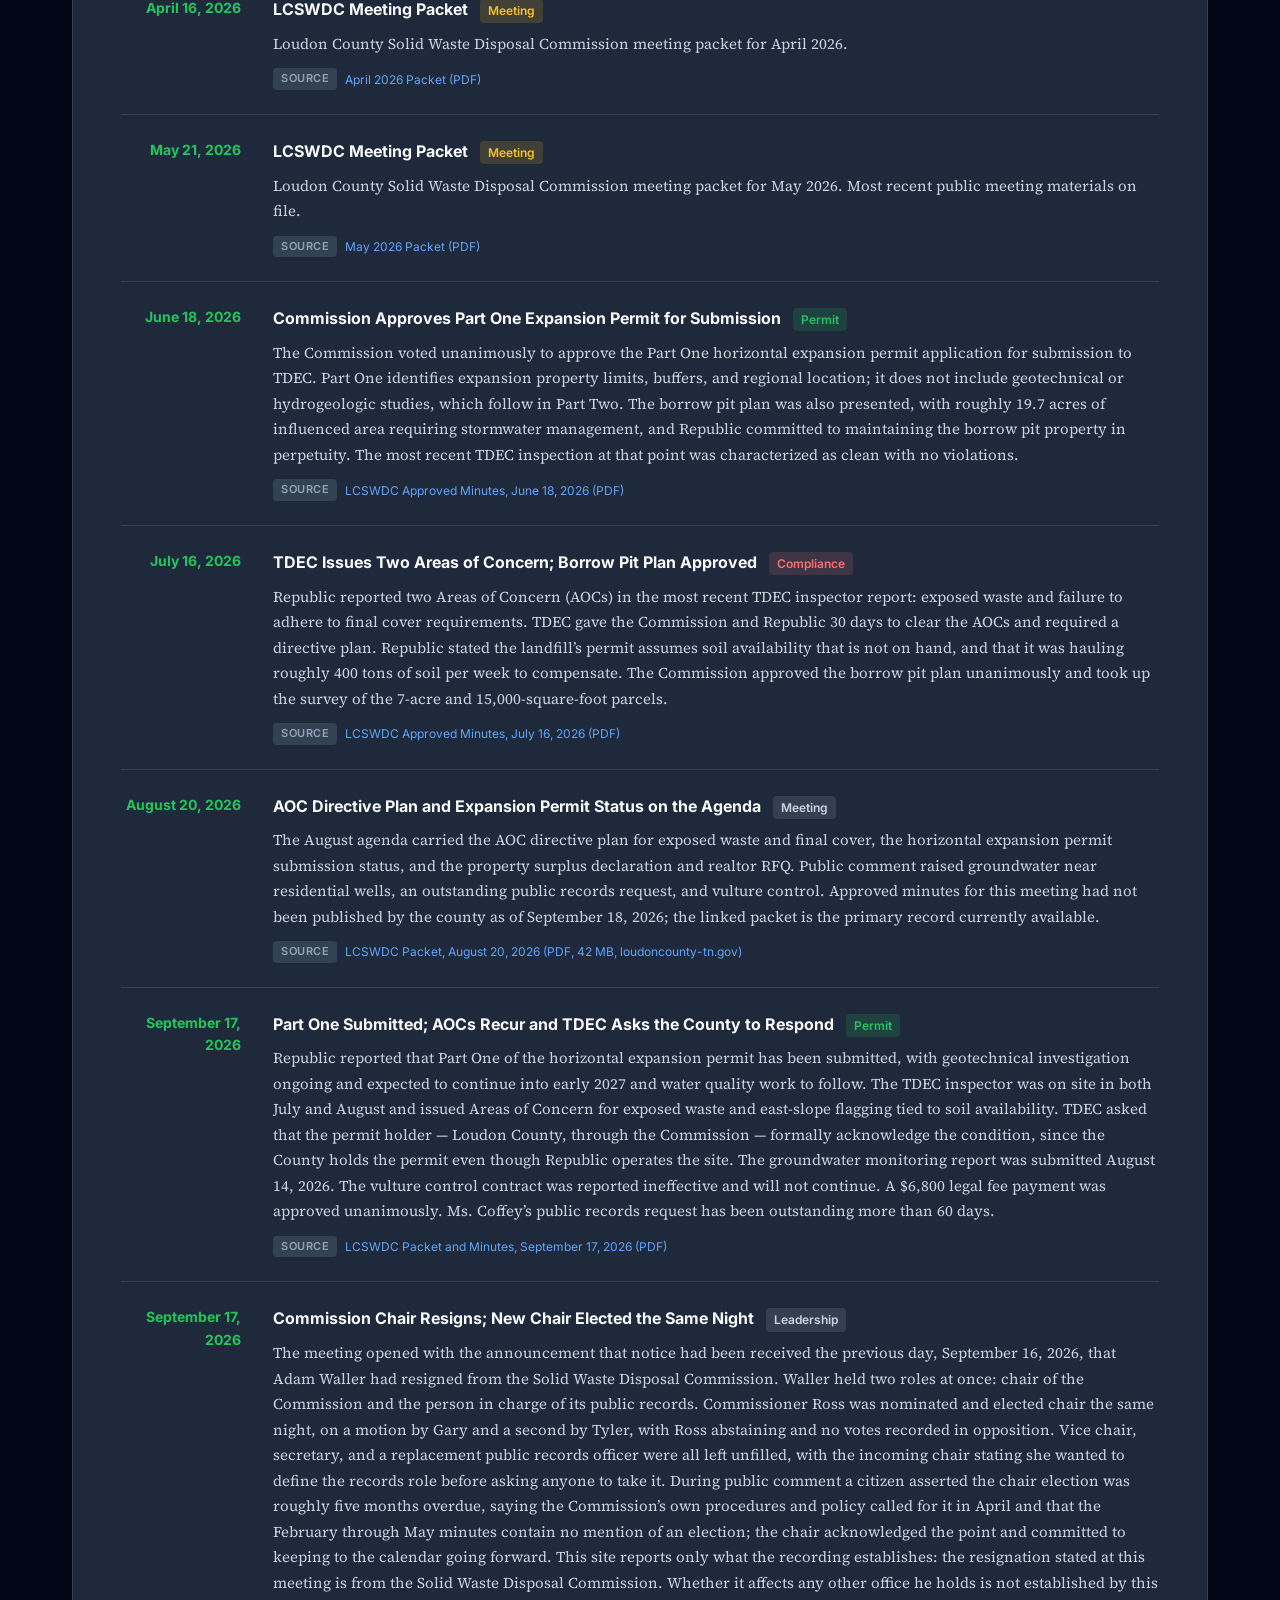
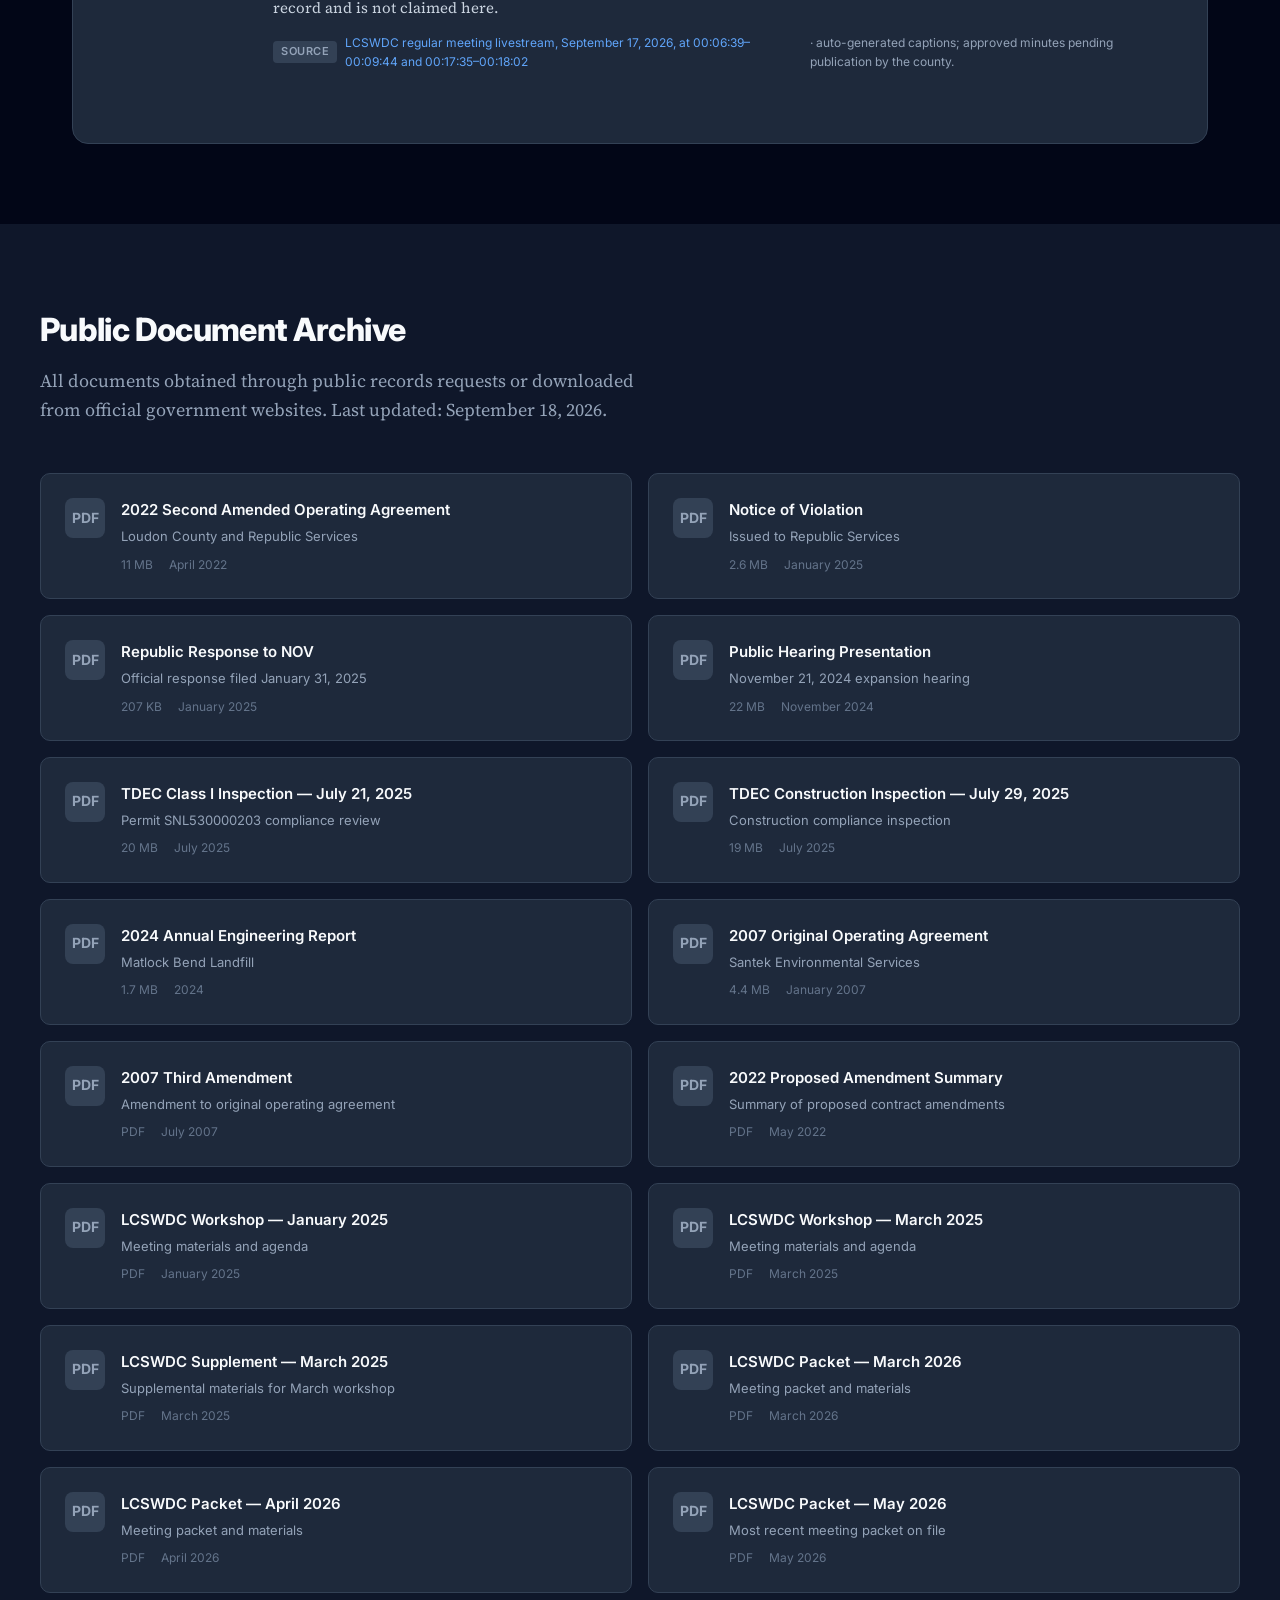
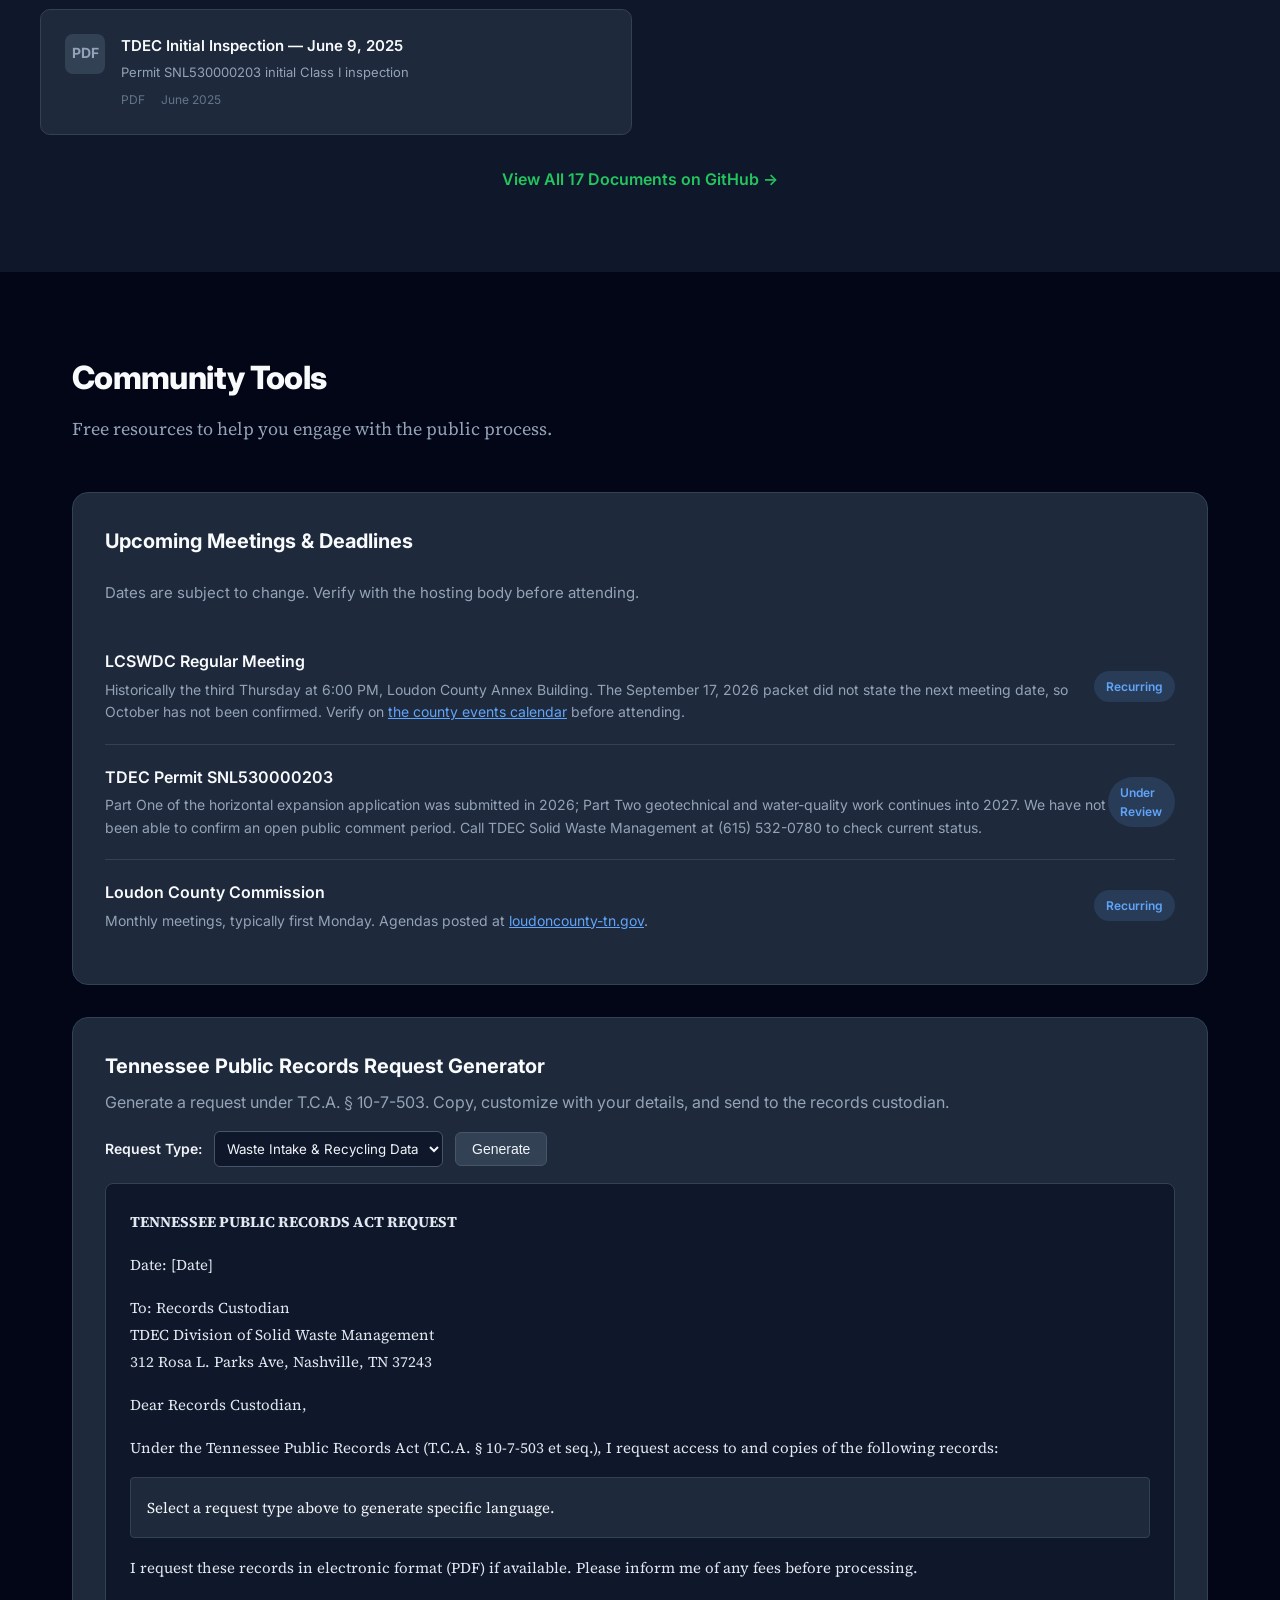
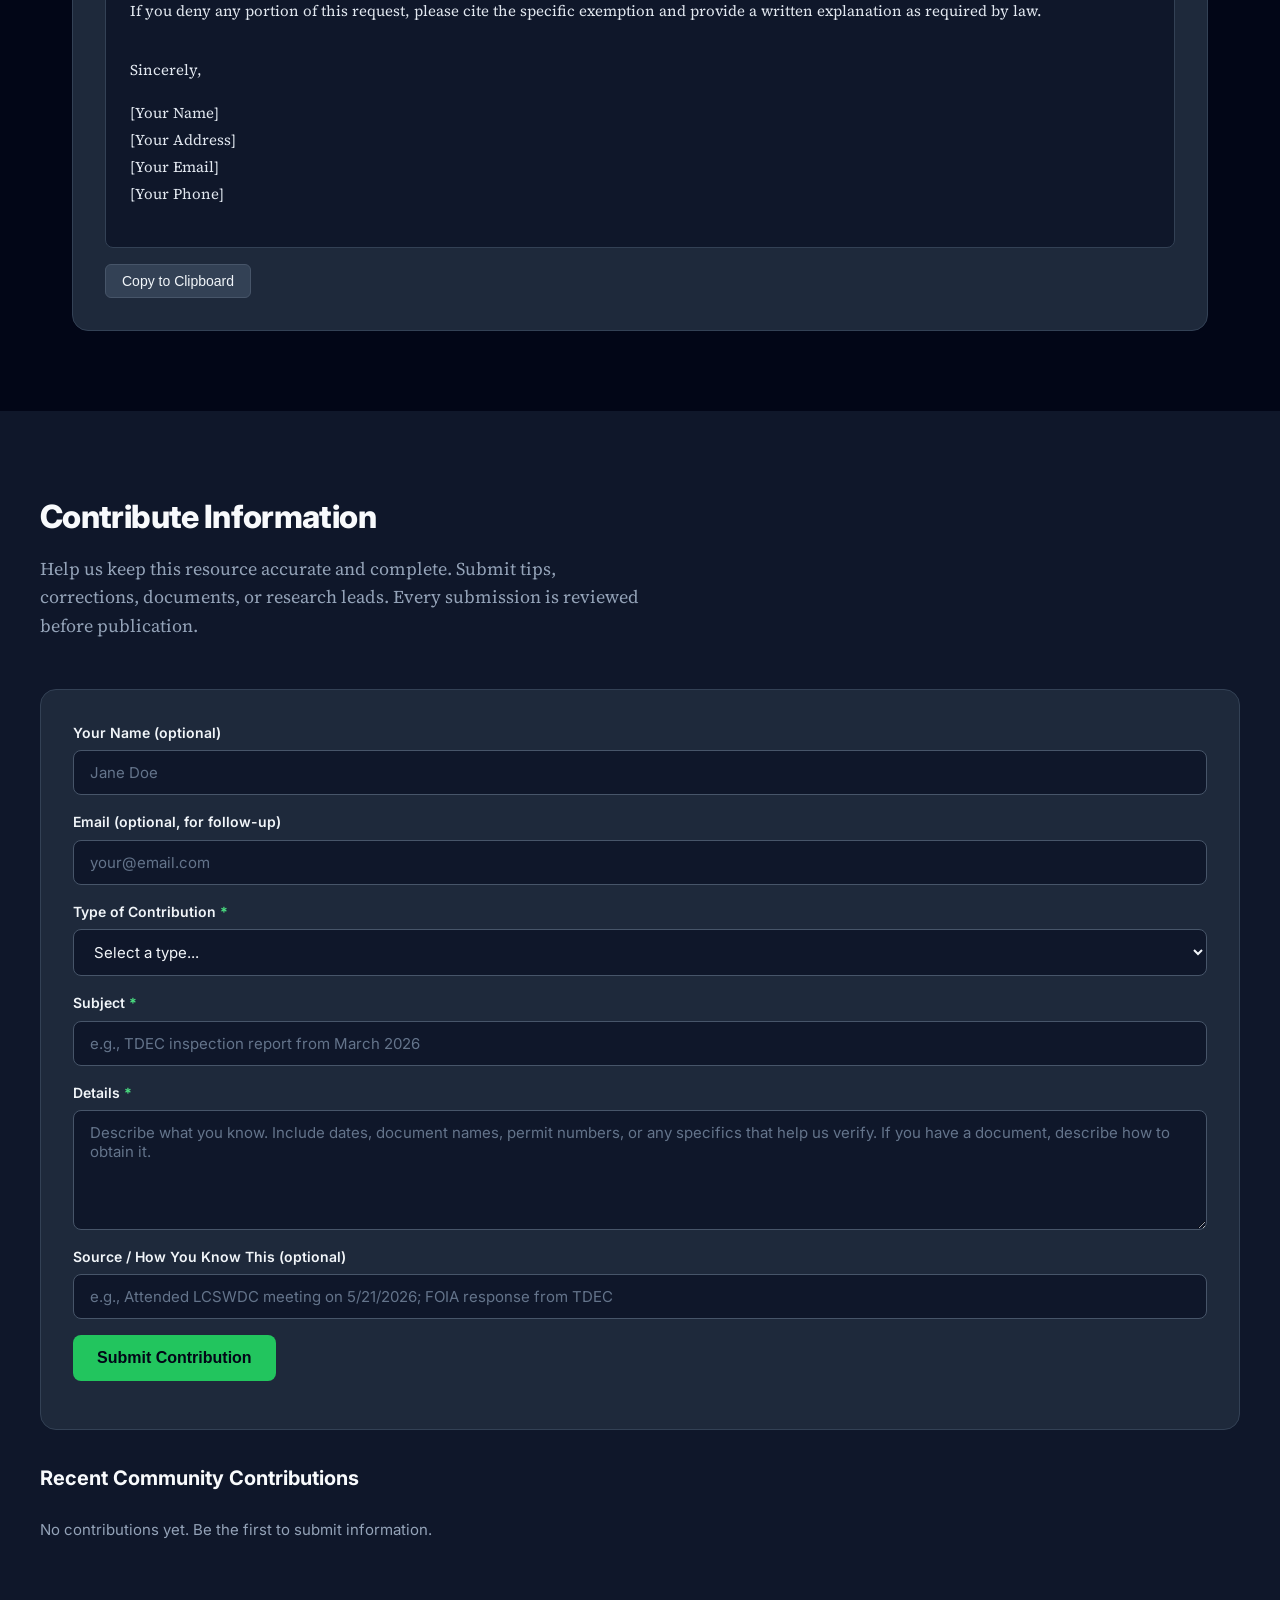
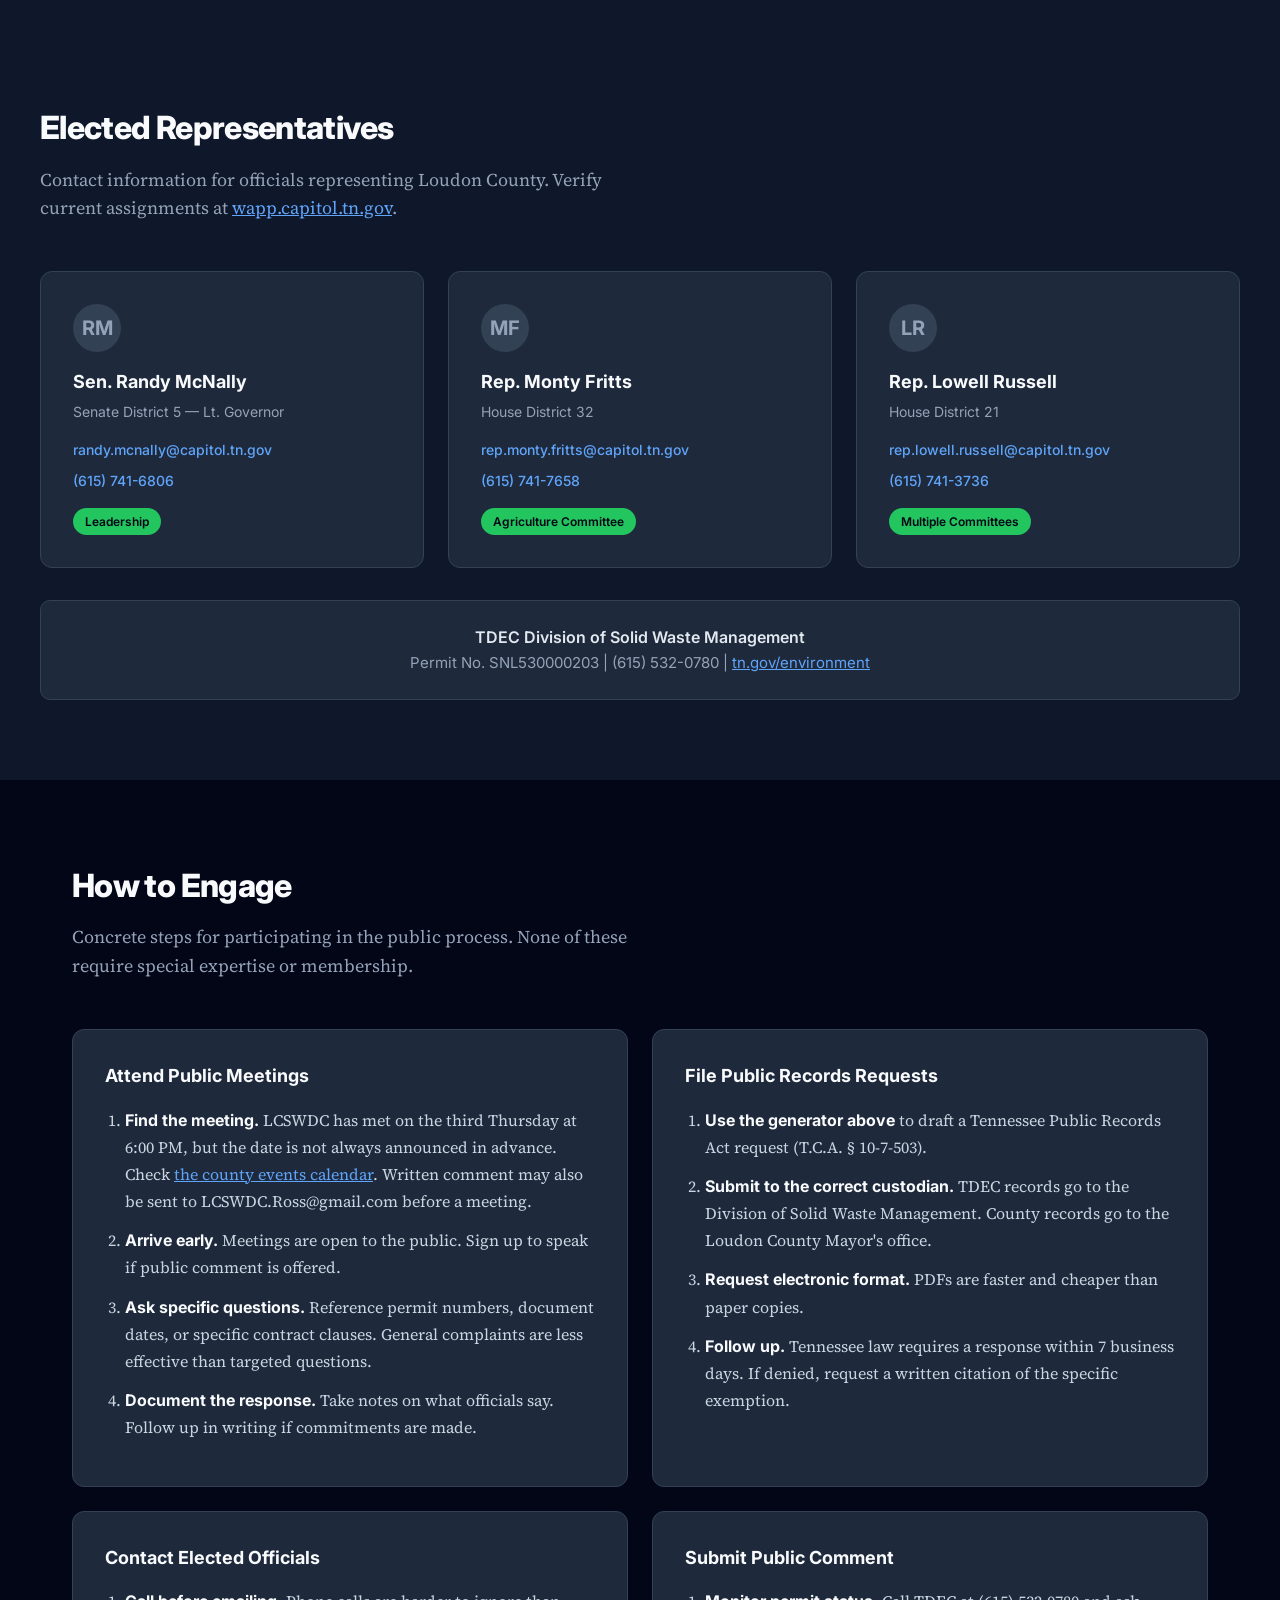
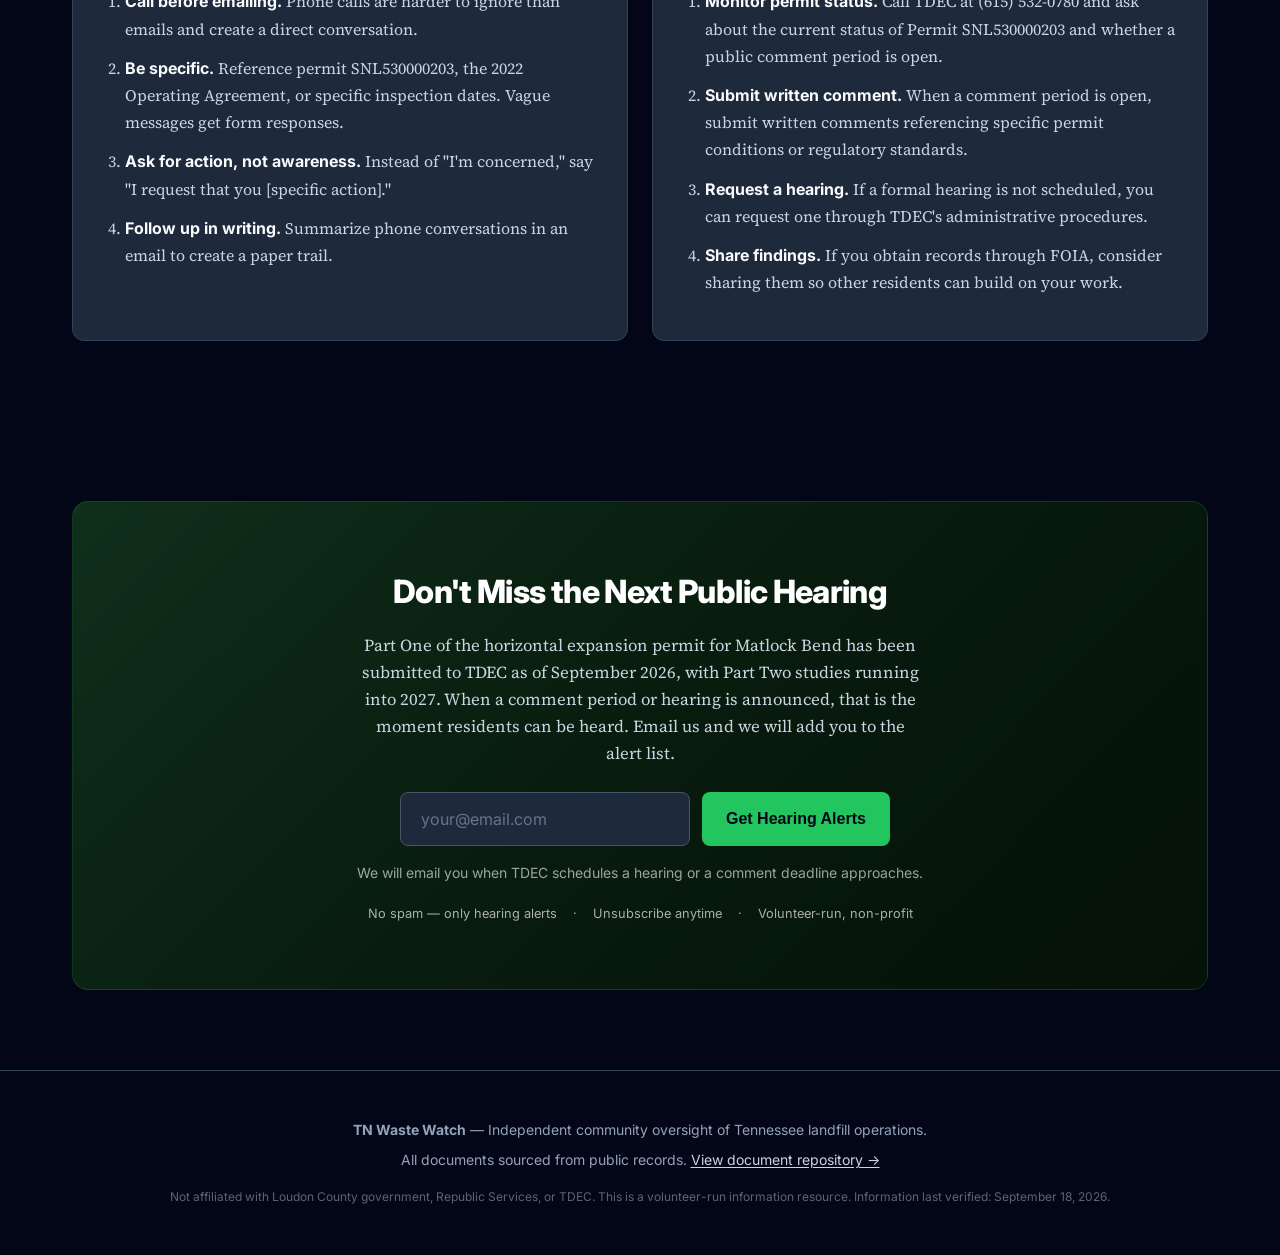
==== commit d323f178: "fix: repair dossier photo rail, legend overlay, and AA contrast Visual review of the live site (68 s" ====
--- a/index.html
+++ b/index.html
@@ -277,7 +277,10 @@
             min-height: 44px;
             padding: 1rem 2rem;
             border-radius: 8px;
-            background: #e8462a;
+            /* White on #e8462a measured 3.93:1, under the AA floor. This is the
+               primary call to action, so it has to be legible: #c2371f keeps
+               the same red identity at 5.44:1. */
+            background: #c2371f;
             color: #fff;
             font-weight: 700;
             font-size: 1rem;
@@ -369,7 +372,12 @@
         /* Citation */
         .citation {
             font-size: 0.75rem;
-            color: var(--slate-400);
+            /* Measured 3.07:1 on the card and 3.75:1 in the timeline -- both
+               under the 4.5:1 AA floor for text this size. These lines are the
+               source attributions, the part of an accountability page a
+               sceptical reader most needs to read. --slate-500 measures 5.71:1
+               and 6.96:1 and still reads as secondary. */
+            color: var(--slate-500);
             margin-top: 0.75rem;
             display: flex;
             align-items: center;
@@ -428,9 +436,37 @@
             font-weight: 600;
             margin-top: 1rem;
         }
-        .tag-danger { background: rgba(248,113,113,0.15); color: var(--rose); }
+        /* Tag text sits on a 15%-alpha chip over the dark card, so the chip
+           barely lifts the background: --rose measured 4.26:1 and --sky 4.40:1,
+           both just under the 4.5:1 floor for 12px text. Darkening the chip
+           makes it worse, not better (it pulls the backdrop toward the text),
+           so lighten the text one step instead: 6.20:1 each, same hue. */
+        .tag-danger { background: rgba(248,113,113,0.15); color: #fca5a5; }
         .tag-warning { background: rgba(251,191,36,0.15); color: var(--amber); }
-        .tag-info { background: rgba(96,165,250,0.15); color: var(--sky); }
+        .tag-info { background: rgba(96,165,250,0.15); color: #93c5fd; }
+
+        /* The skip link had no styles at all: it rendered as an unstyled link
+           on the page background at 2.15:1, and it is the first thing a
+           keyboard user reaches. Keep it out of the visual flow until focused,
+           then show it as a solid, high-contrast chip. */
+        .skip-link {
+            position: absolute;
+            left: 0.75rem;
+            top: -3rem;
+            z-index: 200;
+            padding: 0.7rem 1.1rem;
+            border-radius: 0 0 8px 8px;
+            background: var(--slate-900, #f8fafc);
+            color: #0f172a;
+            font-weight: 600;
+            text-decoration: none;
+            transition: top 0.15s ease-in;
+        }
+        .skip-link:focus {
+            top: 0;
+            outline: 3px solid var(--forest-light);
+            outline-offset: 2px;
+        }
 
         /* Timeline */
         .timeline {
@@ -715,13 +751,19 @@
             letter-spacing: -0.02em;
         }
         .newsletter .newsletter-lead {
-            opacity: 0.9;
+            /* opacity 0.9 dimmed already-dark text further; the panel is a dark
+               green gradient, so --slate-300 (#475569) measured 2.07:1 against
+               its lightest stop and 2.53:1 against its darkest -- well under the
+               4.5:1 AA floor for body text. This paragraph carries the permit
+               status and the TDEC phone number, so it is exactly the text that
+               must stay readable. --slate-600 measures 10.58:1 here and keeps
+               the muted, secondary weight the design wants. */
             max-width: 560px;
             margin: 0 auto 1.5rem;
             font-family: var(--font-serif);
             font-size: 1.05rem;
             line-height: 1.6;
-            color: var(--slate-300);
+            color: var(--slate-600);
         }
         .newsletter .newsletter-lead strong {
             color: var(--forest-light);
@@ -829,10 +871,16 @@
             font-size: 0.875rem;
         }
         .footer a {
-            color: var(--slate-400);
-            text-decoration: none;
-        }
-        .footer a:hover { color: var(--slate-300); }
+            /* Measured 4.24:1 against the footer -- just under the 4.5:1 AA
+               floor. The hover state was worse, not better: --slate-300 is
+               darker than --slate-400, so pointing at the link dimmed it.
+               --slate-600 measures comfortably clear, and the underline means
+               the link is not signalled by colour alone. */
+            color: var(--slate-600);
+            text-decoration: underline;
+            text-underline-offset: 0.15em;
+        }
+        .footer a:hover { color: var(--slate-700); }
 
         /* Feedback Section */
         .feedback-section {
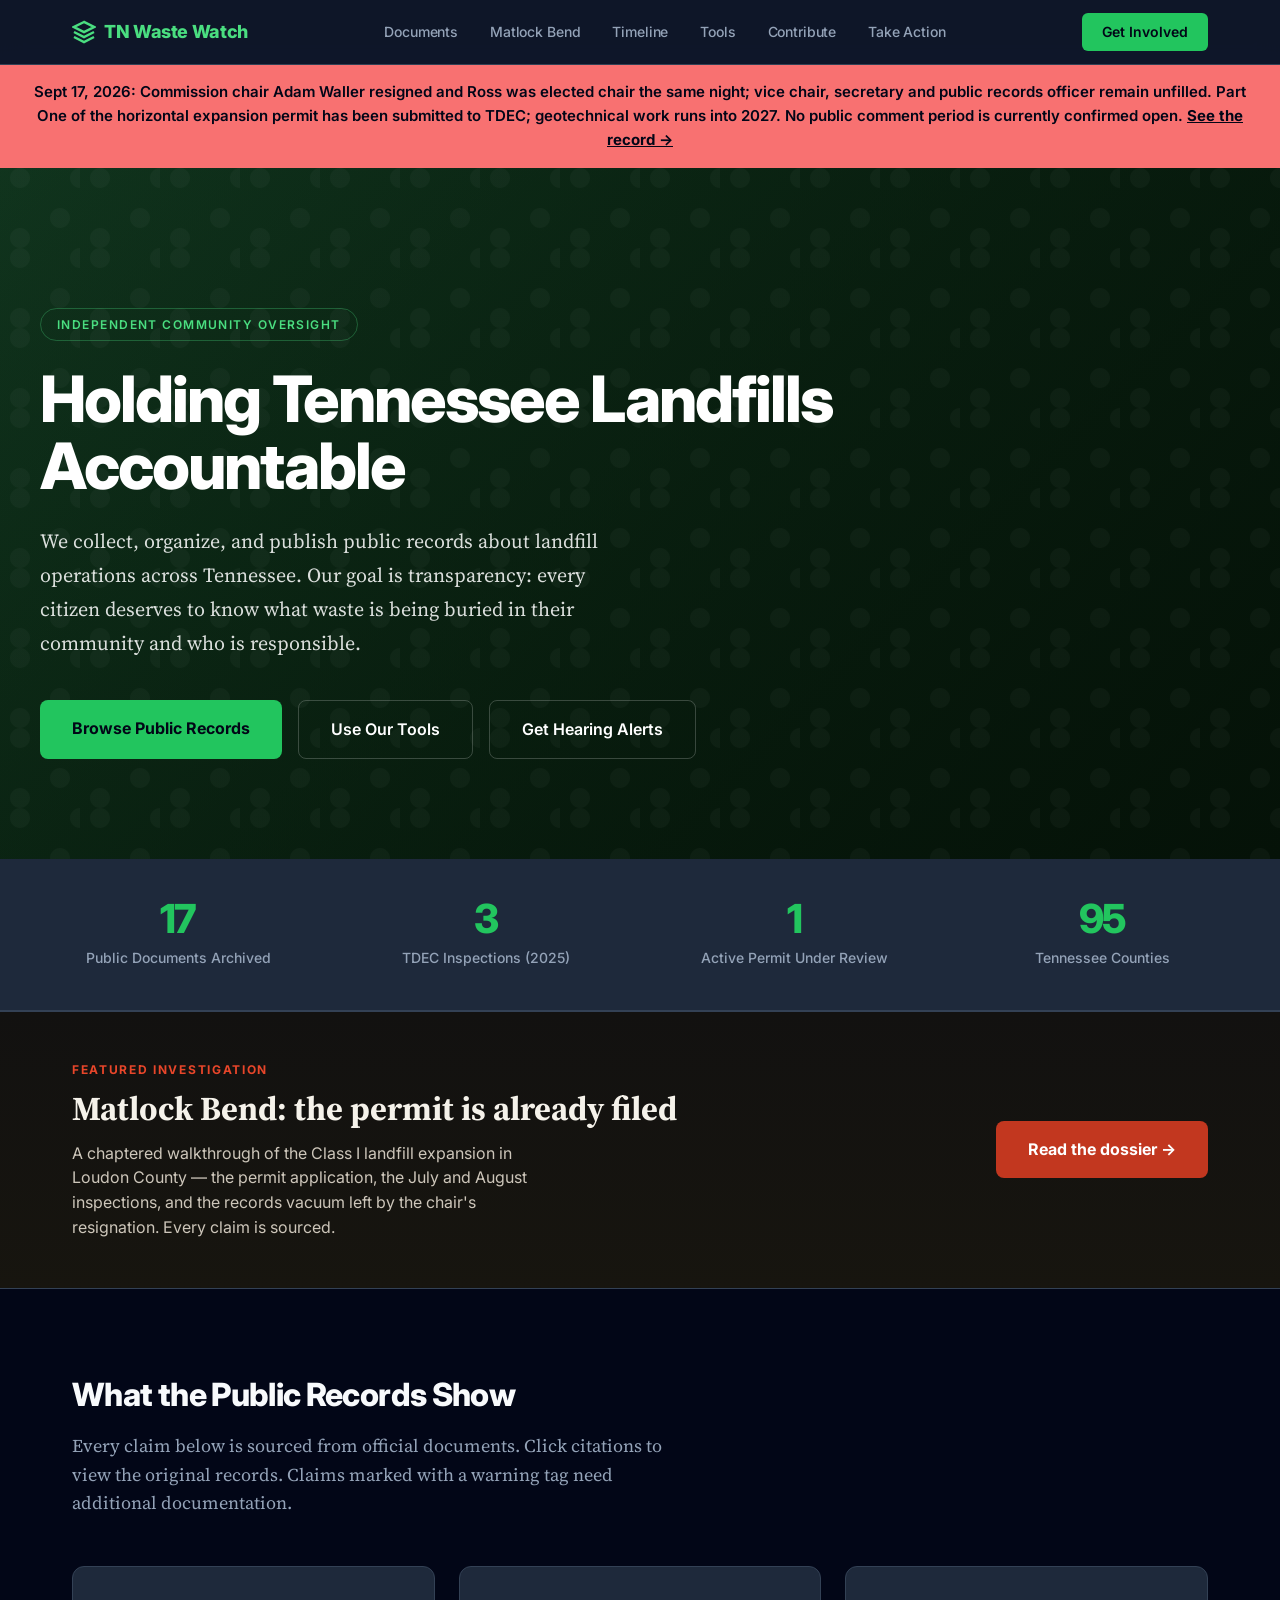
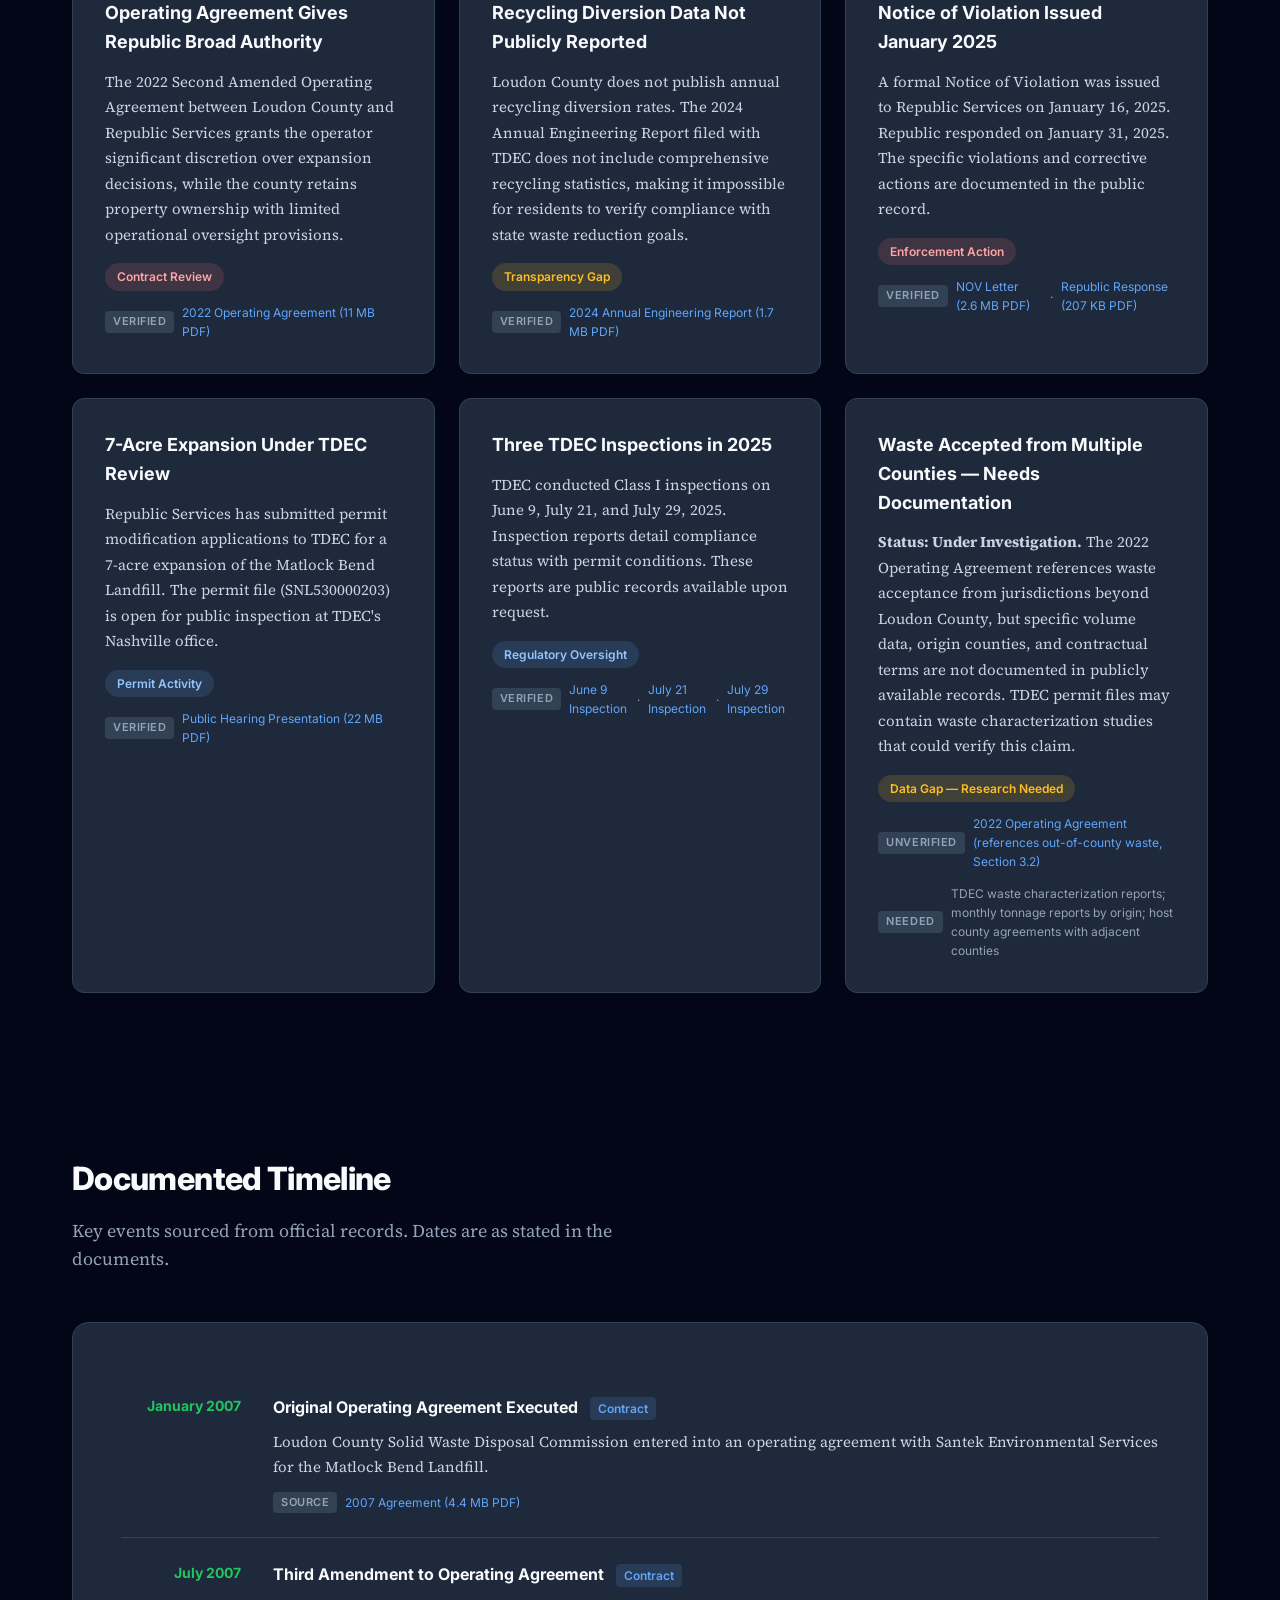
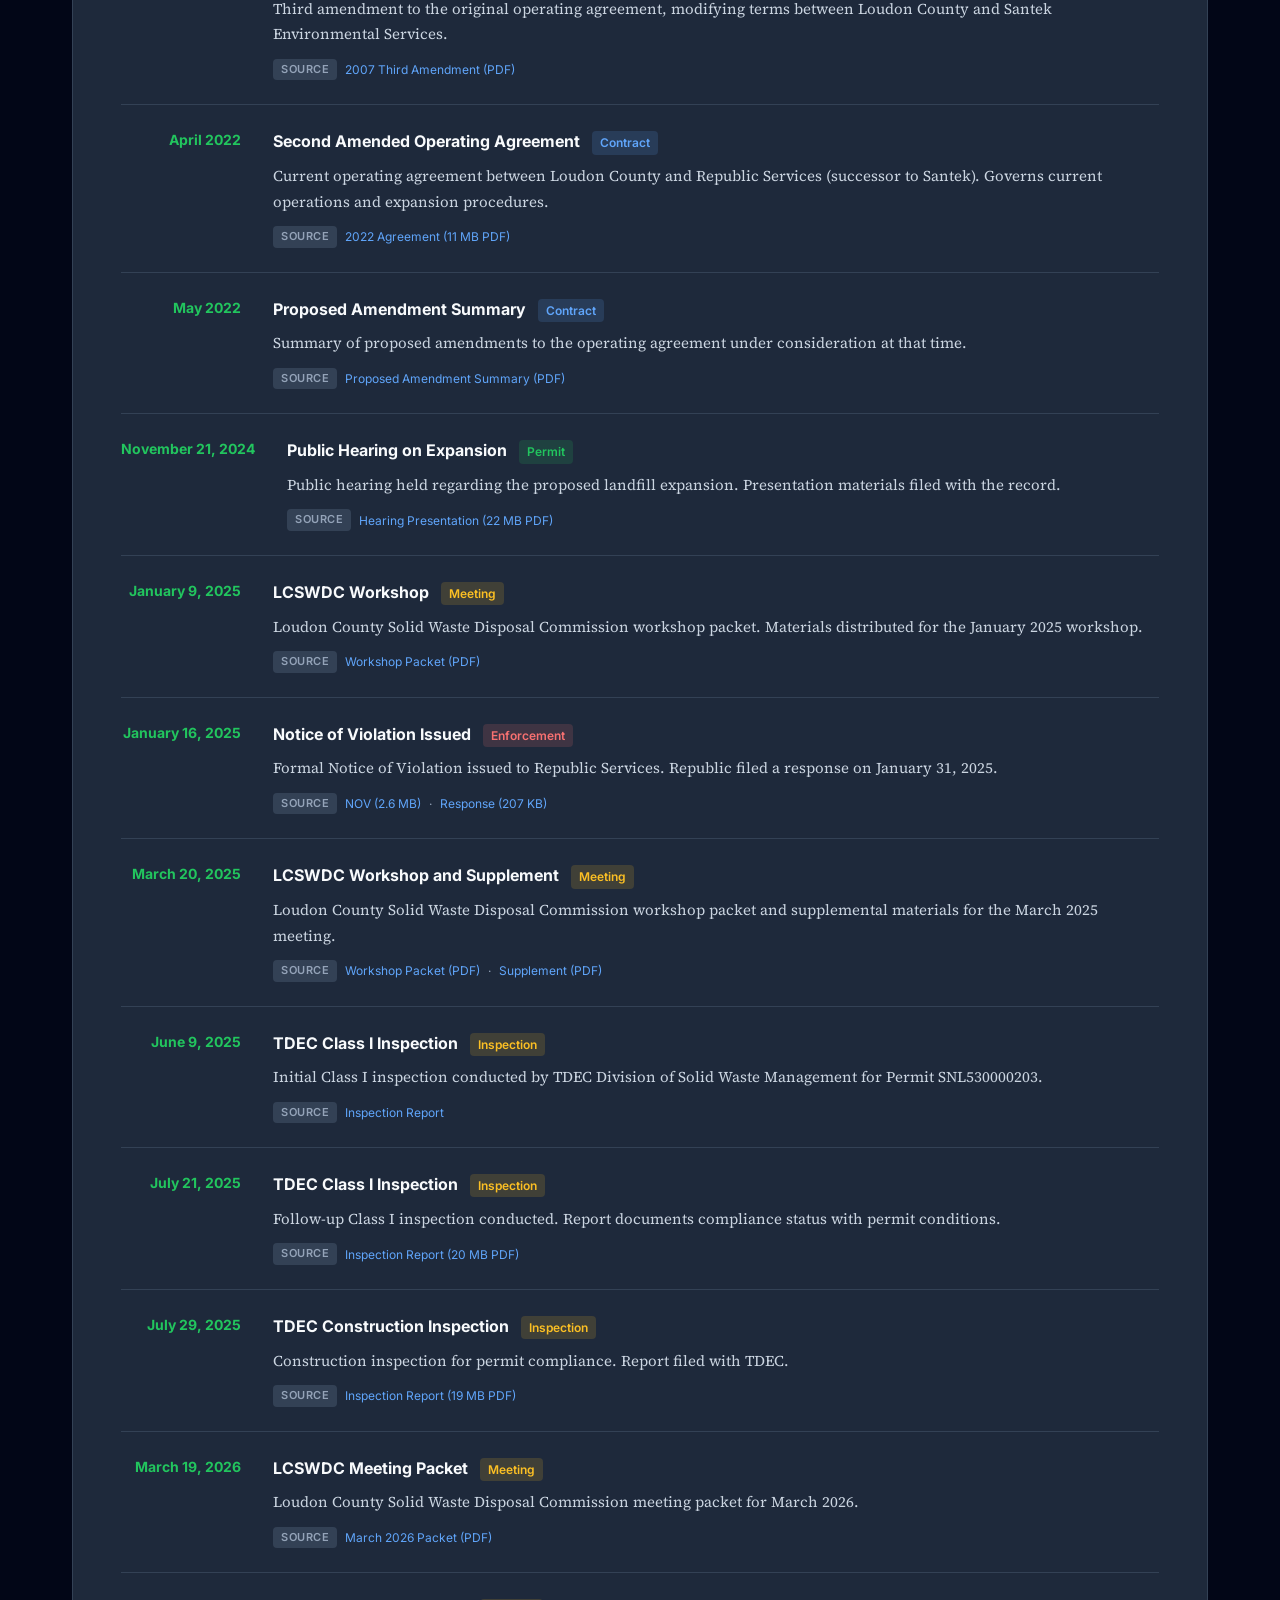
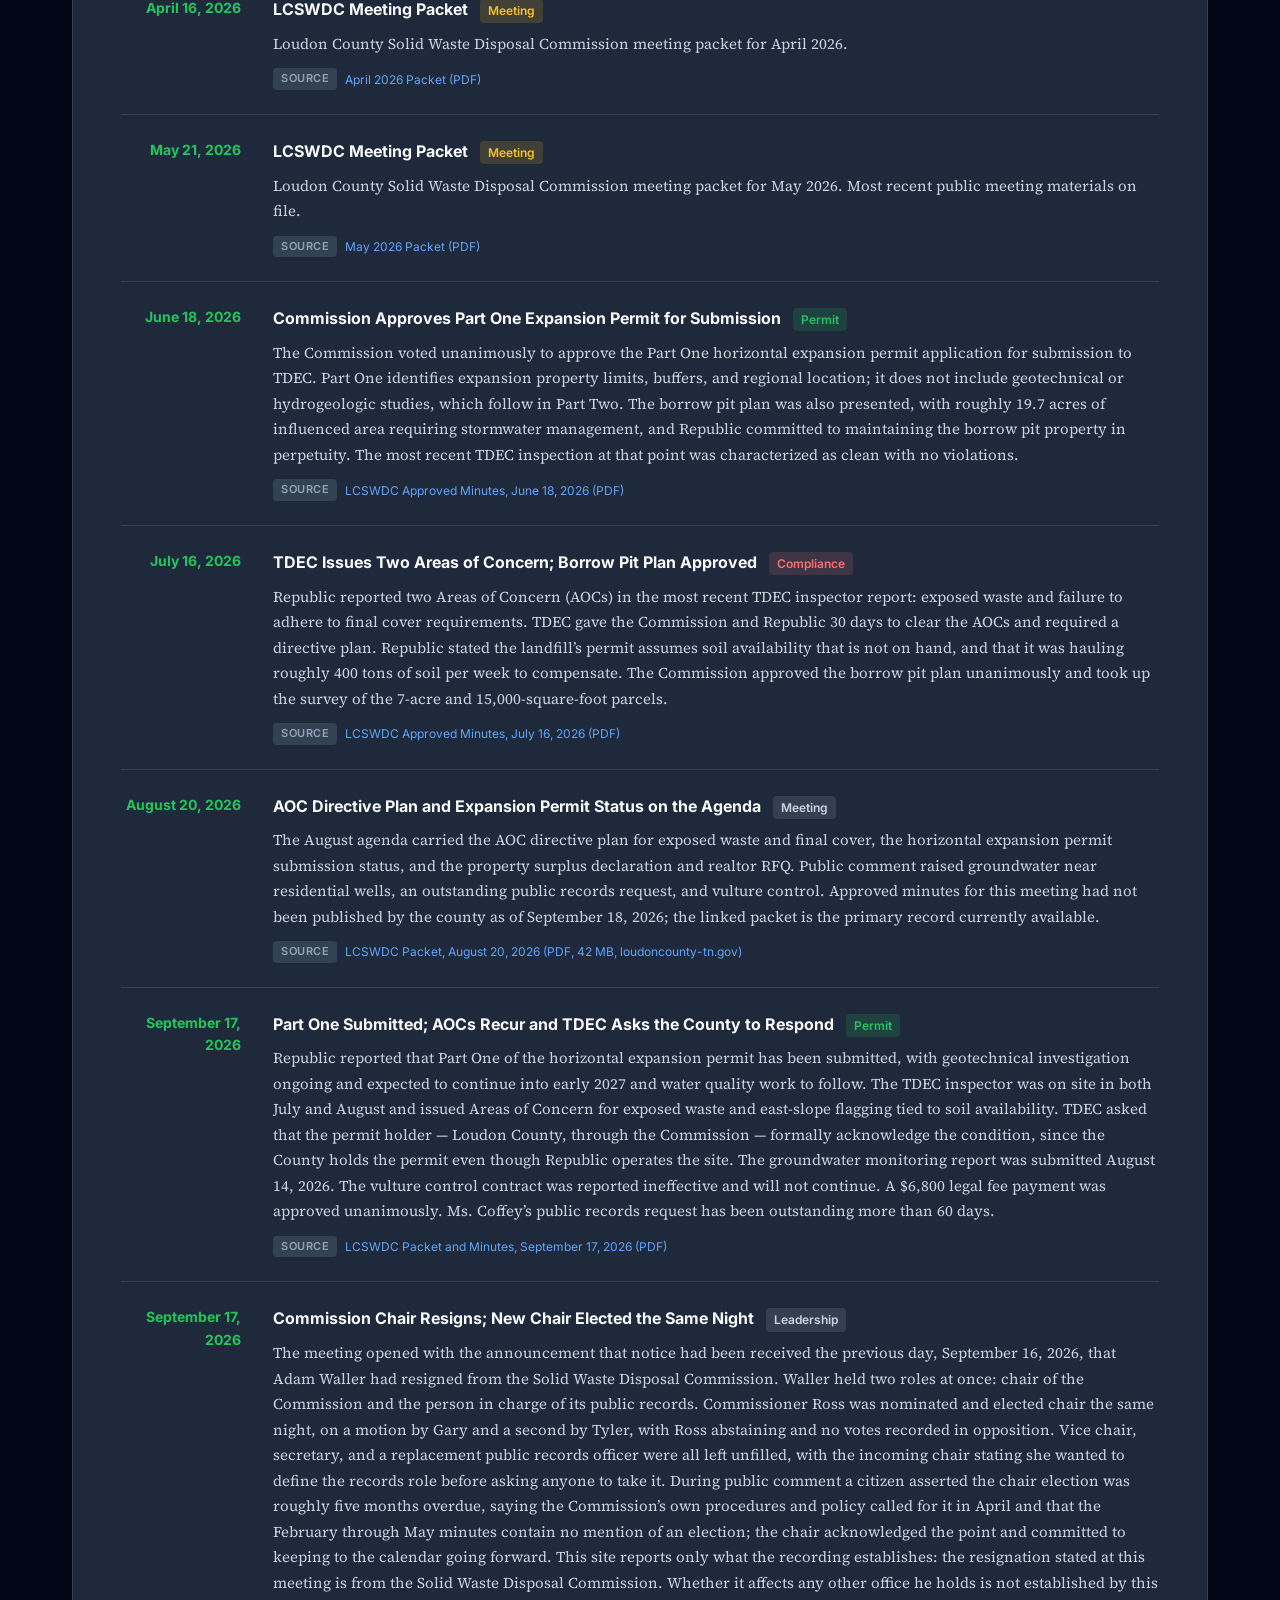
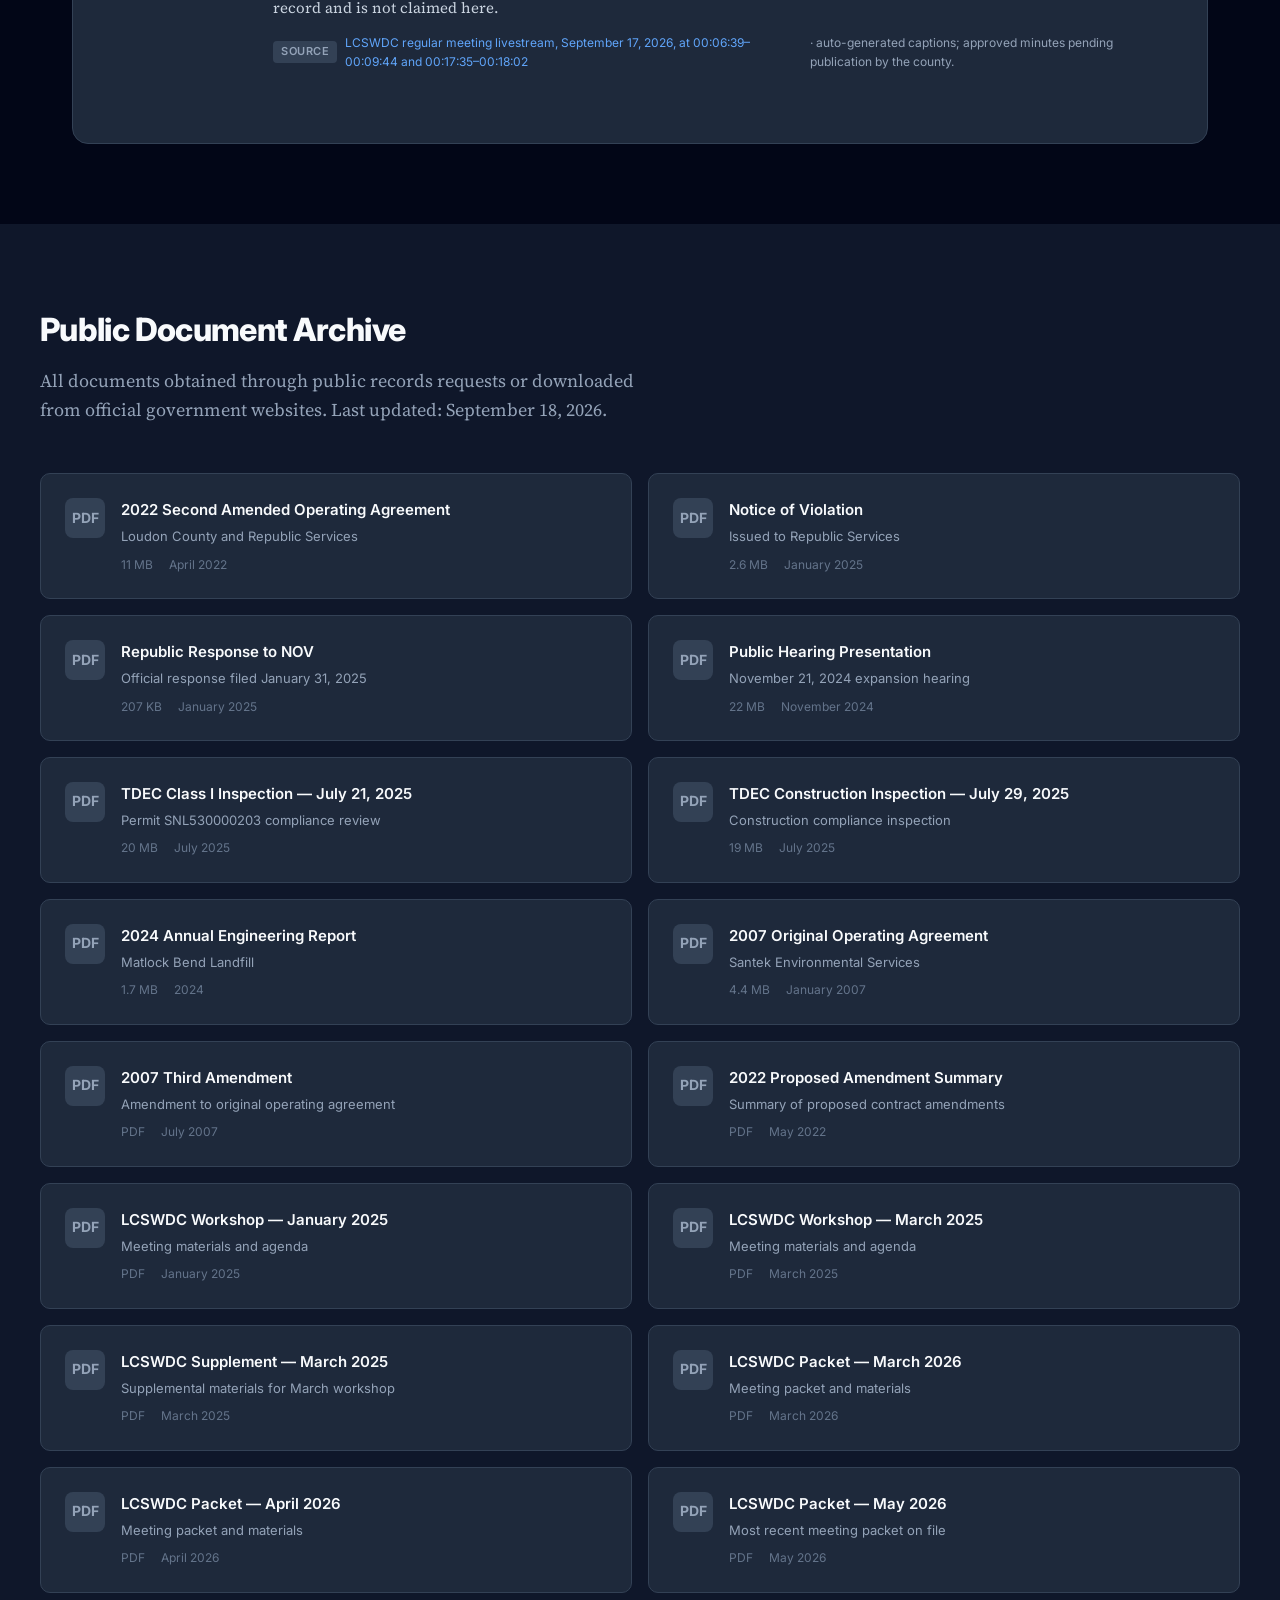
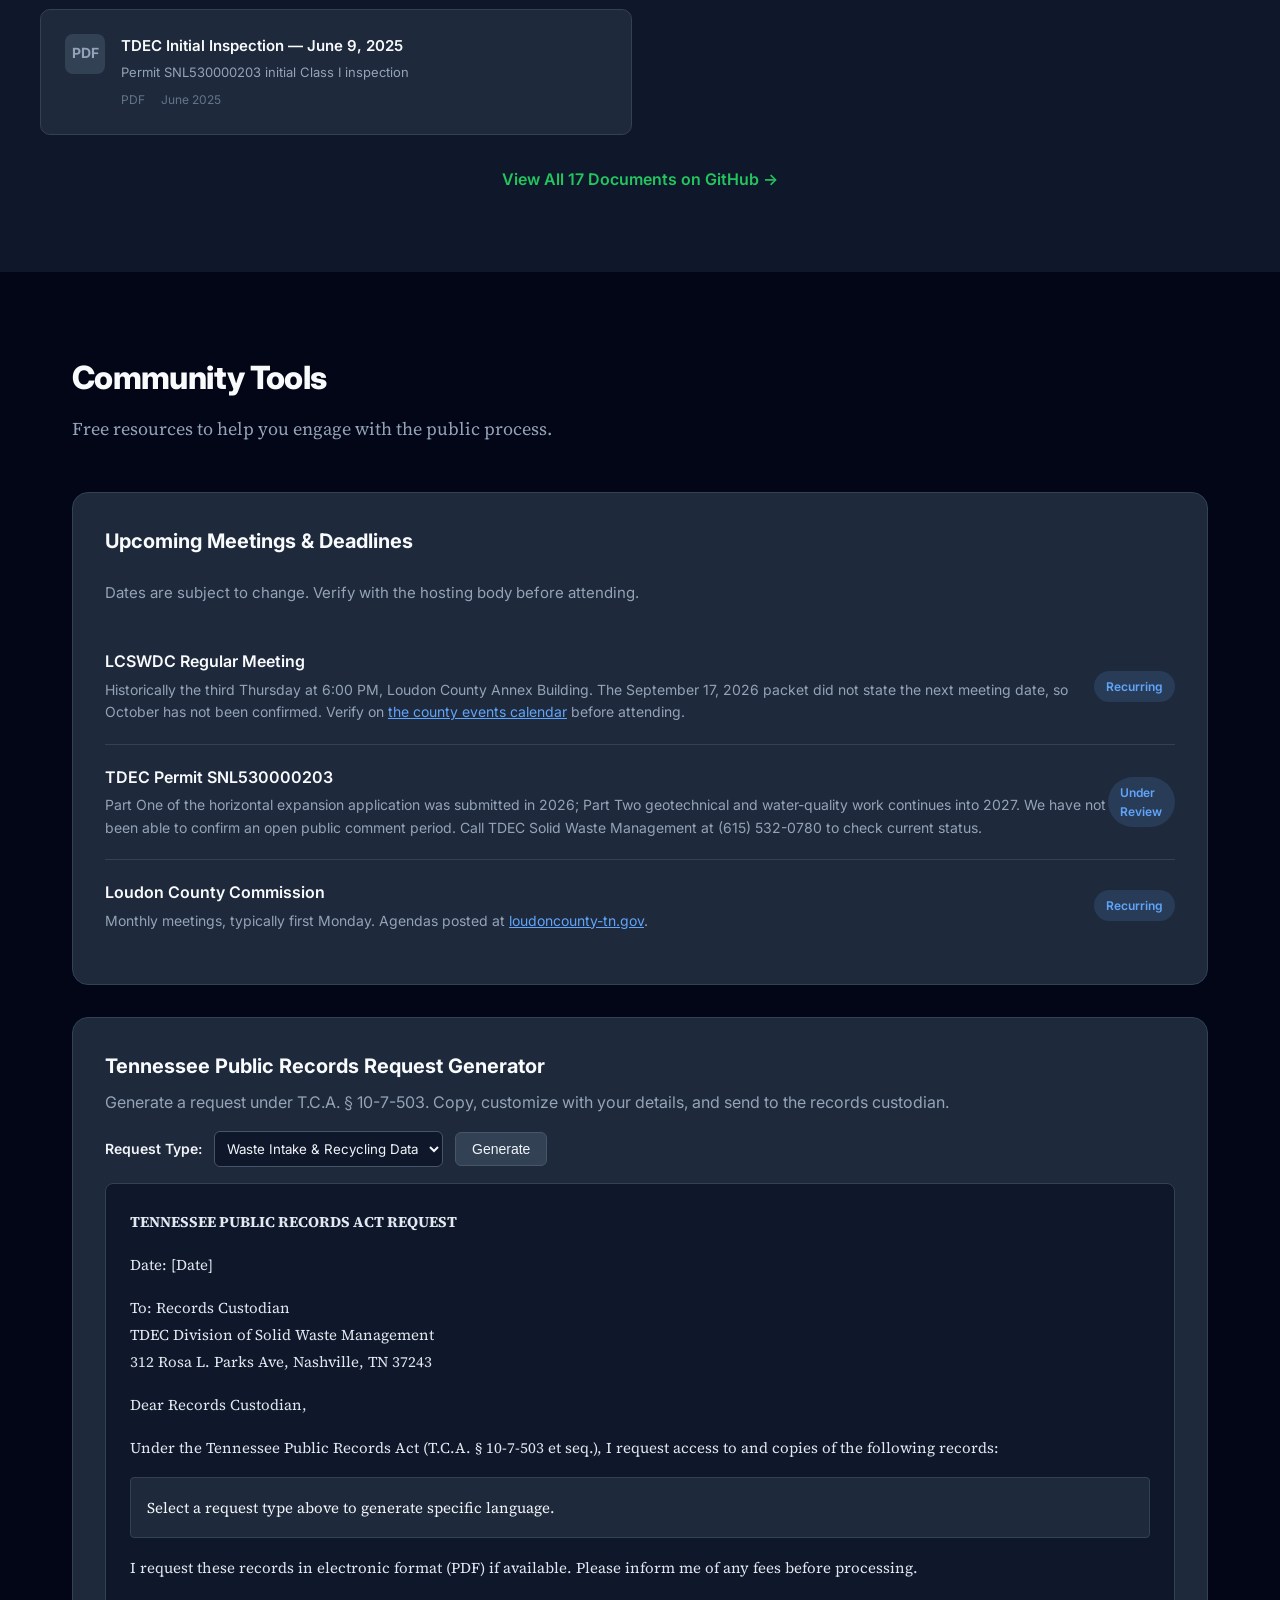
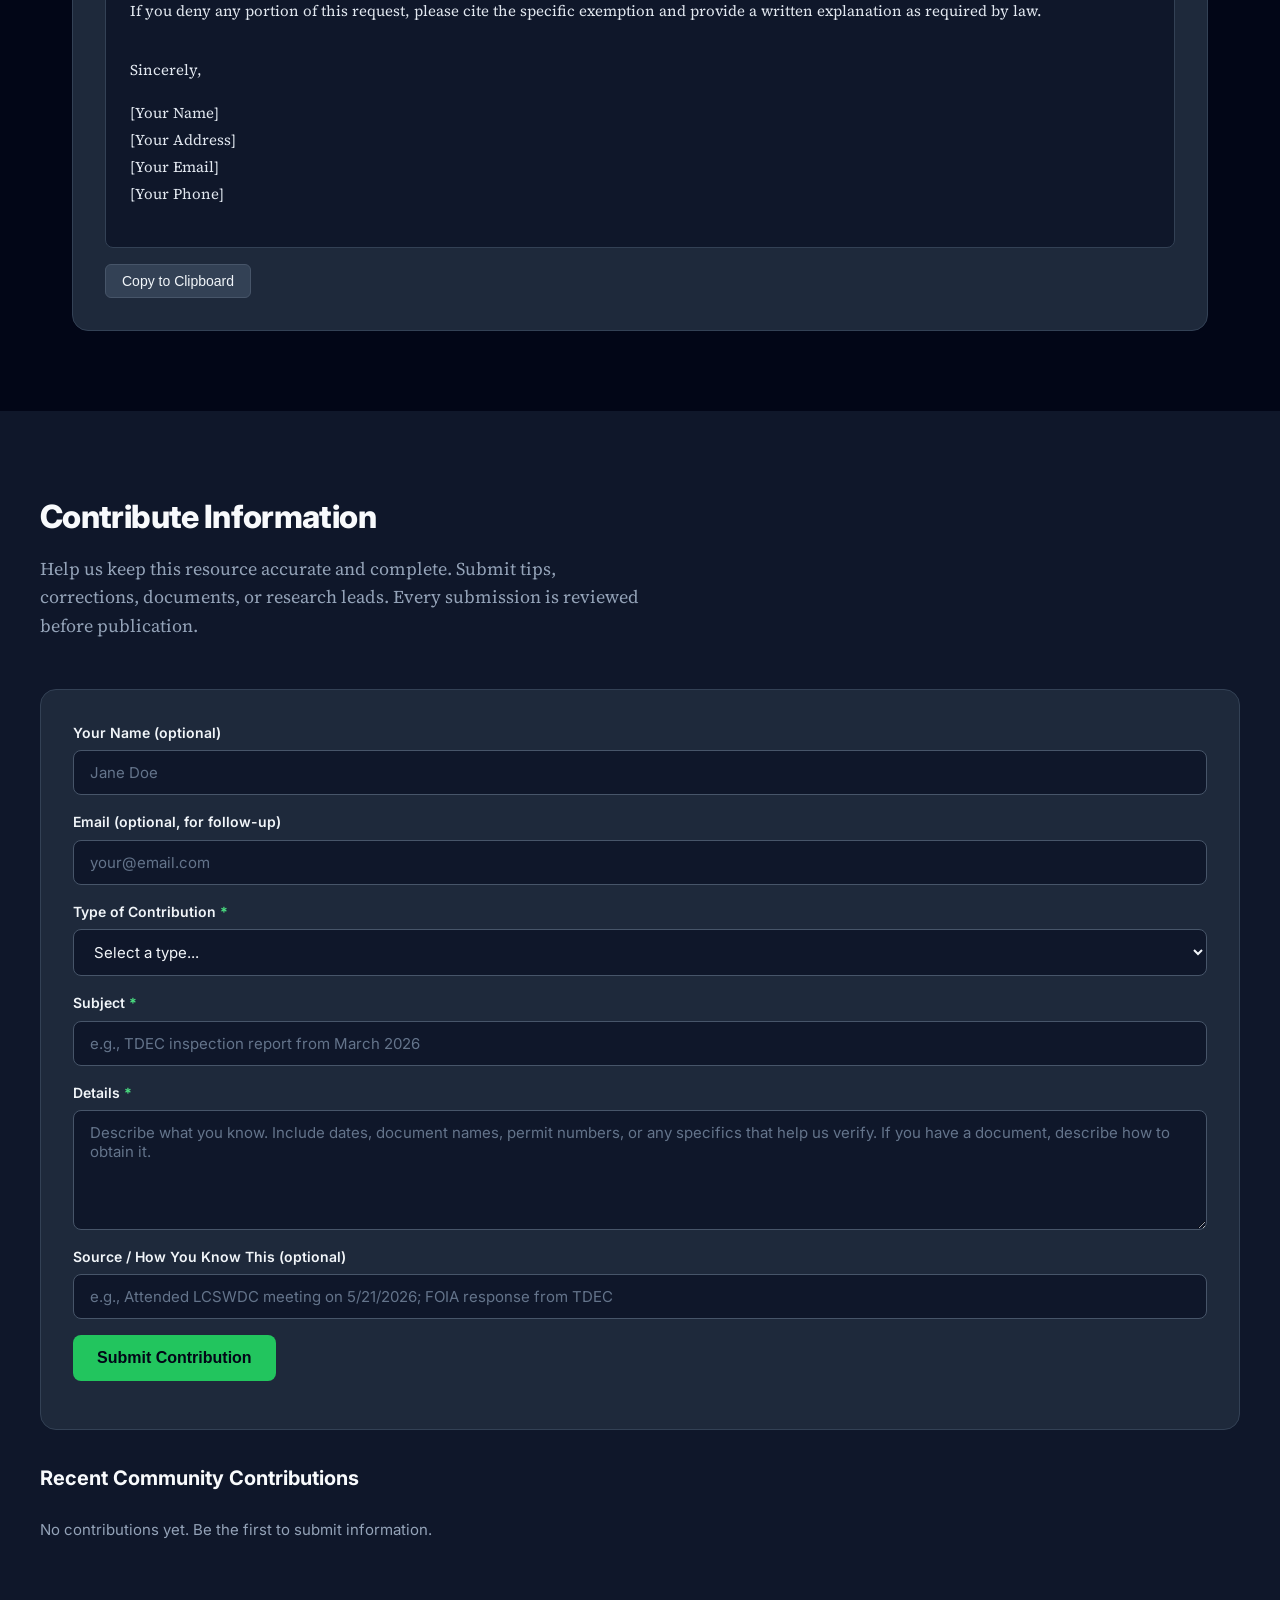
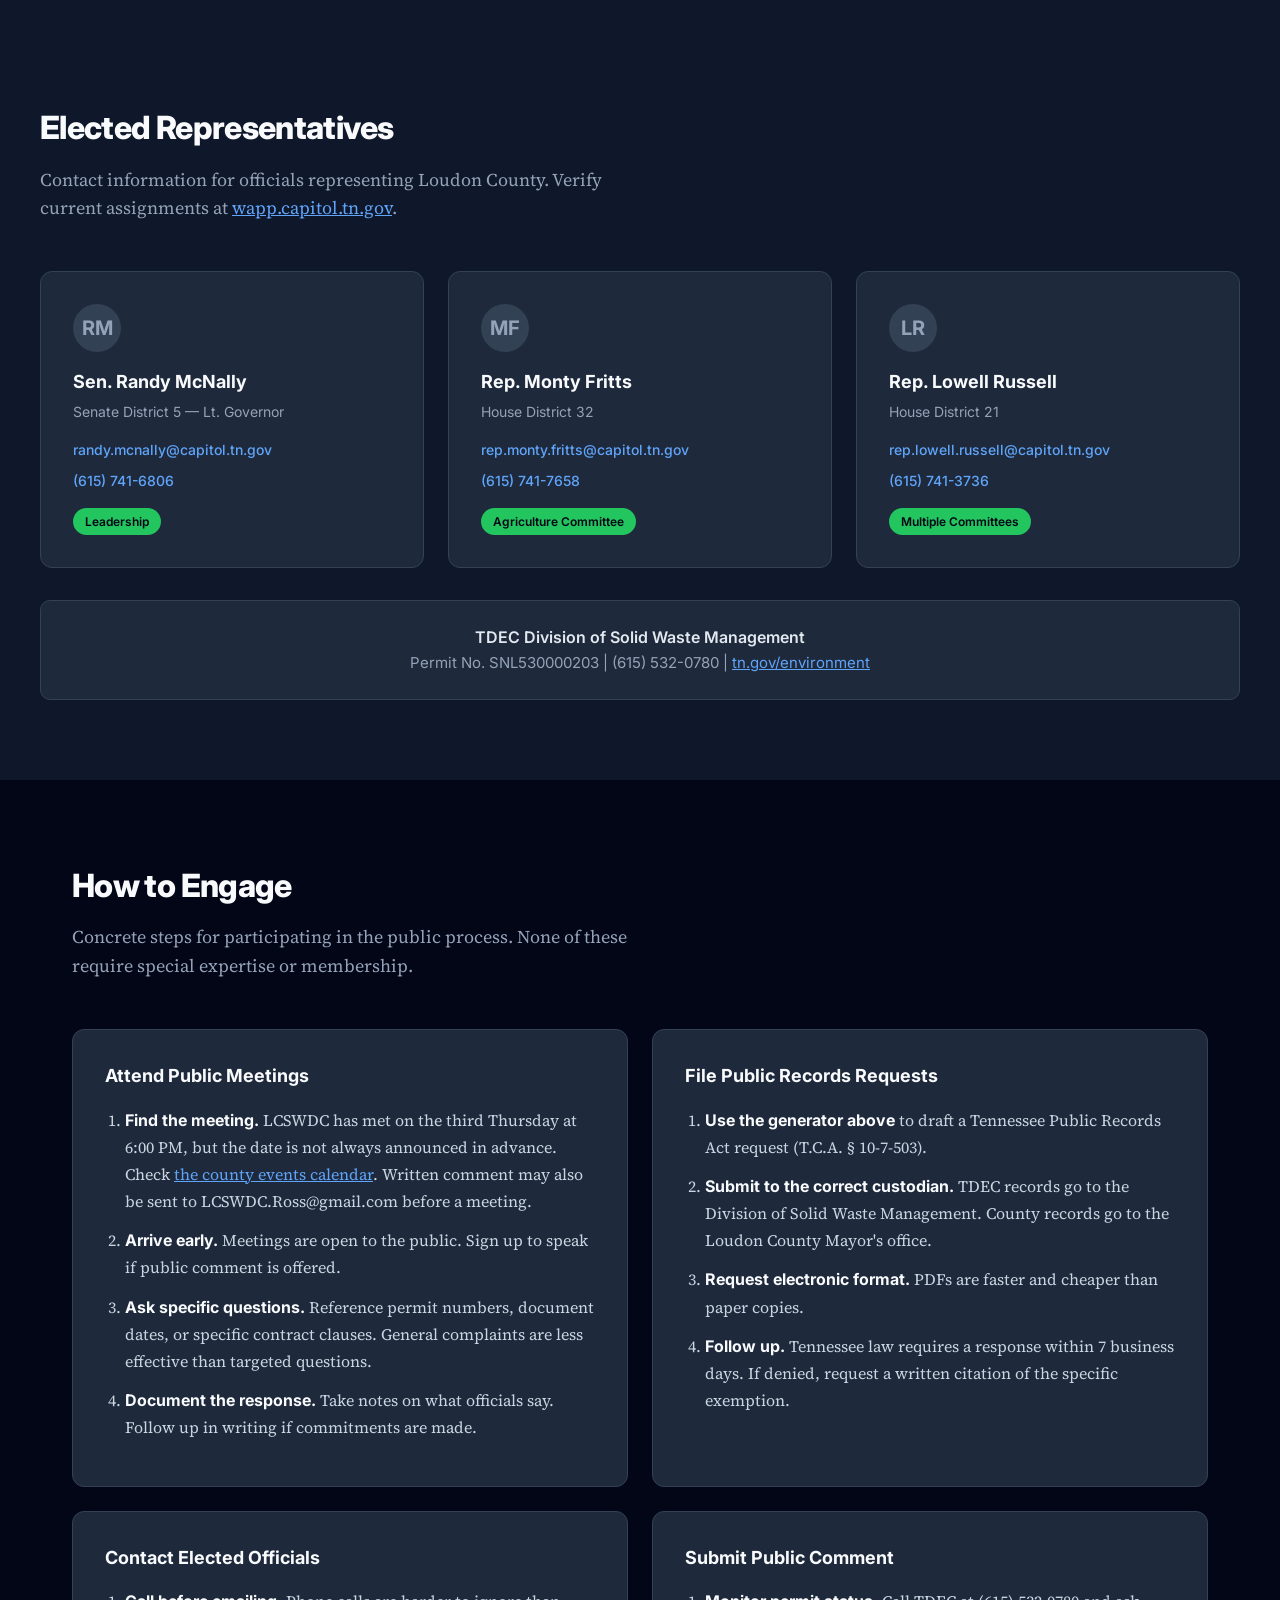
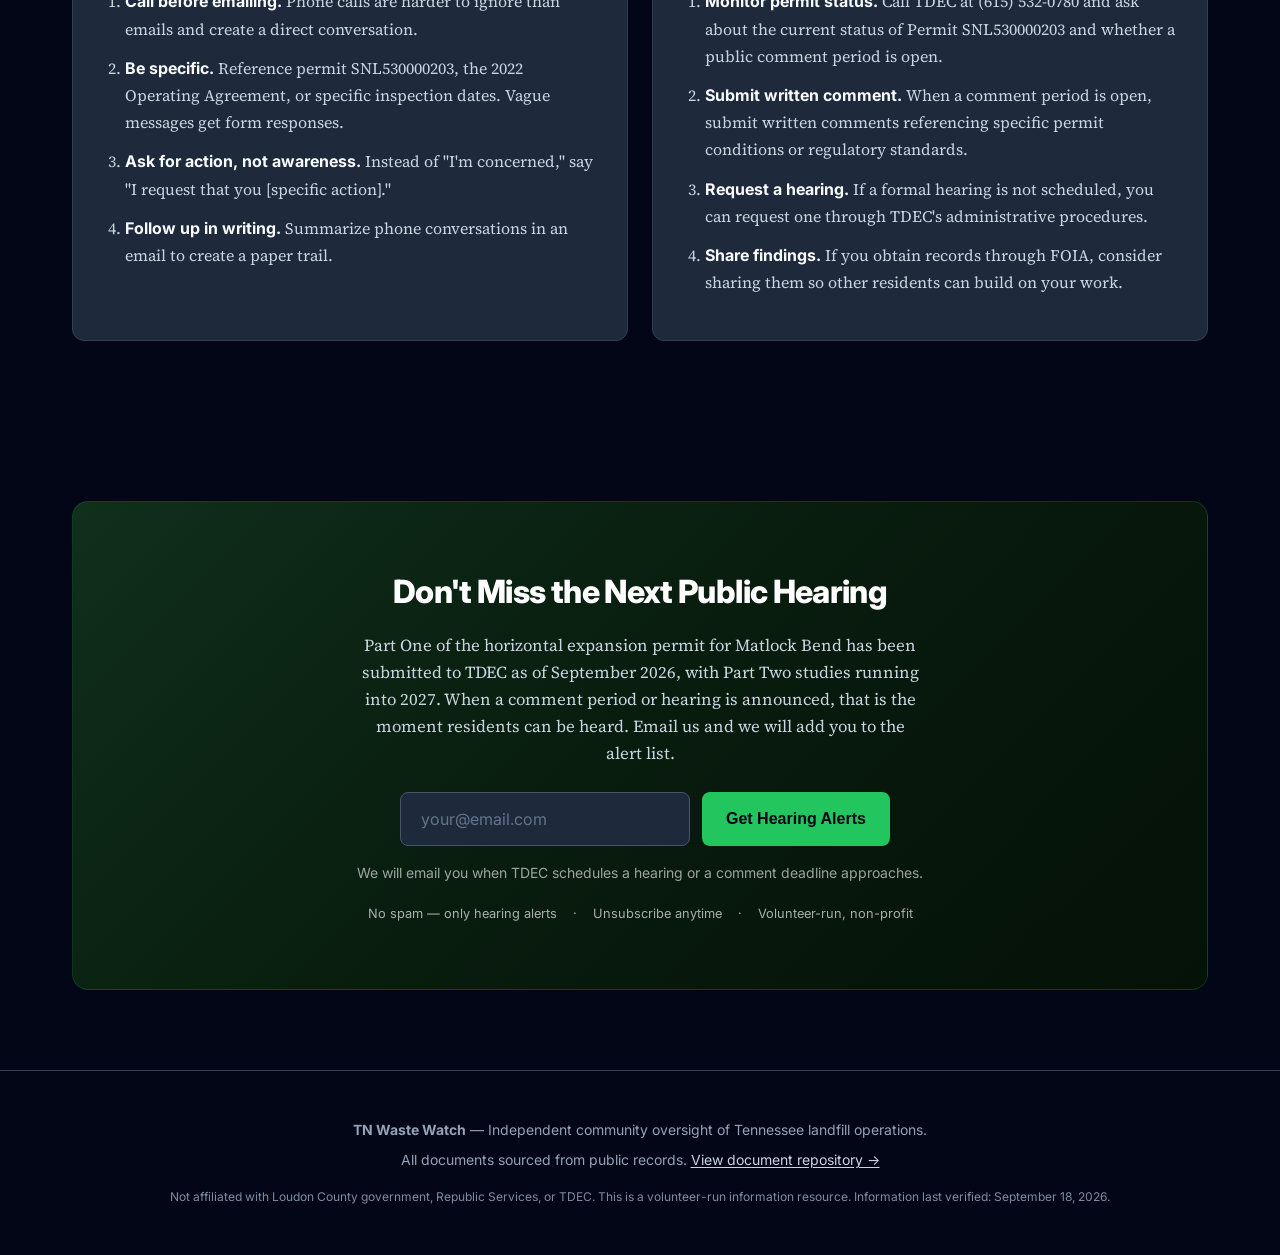
==== commit 9372f65d: "fix: raise the footer disclaimer to AA contrast Caught by looking at the deployed page rather than t" ====
--- a/index.html
+++ b/index.html
@@ -1912,7 +1912,7 @@
         <div class="footer-inner">
             <p><strong>TN Waste Watch</strong> &mdash; Independent community oversight of Tennessee landfill operations.</p>
             <p style="margin-top:0.5rem;">All documents sourced from public records. <a href="https://github.com/mfethe1/loudoun-landfill-research" target="_blank">View document repository &rarr;</a></p>
-            <p style="margin-top:1rem; font-size:0.75rem; opacity:0.6;">Not affiliated with Loudon County government, Republic Services, or TDEC. This is a volunteer-run information resource. Information last verified: September 18, 2026.</p>
+            <p style="margin-top:1rem; font-size:0.75rem; opacity:0.85;">Not affiliated with Loudon County government, Republic Services, or TDEC. This is a volunteer-run information resource. Information last verified: September 18, 2026.</p>
         </div>
     </footer>
 
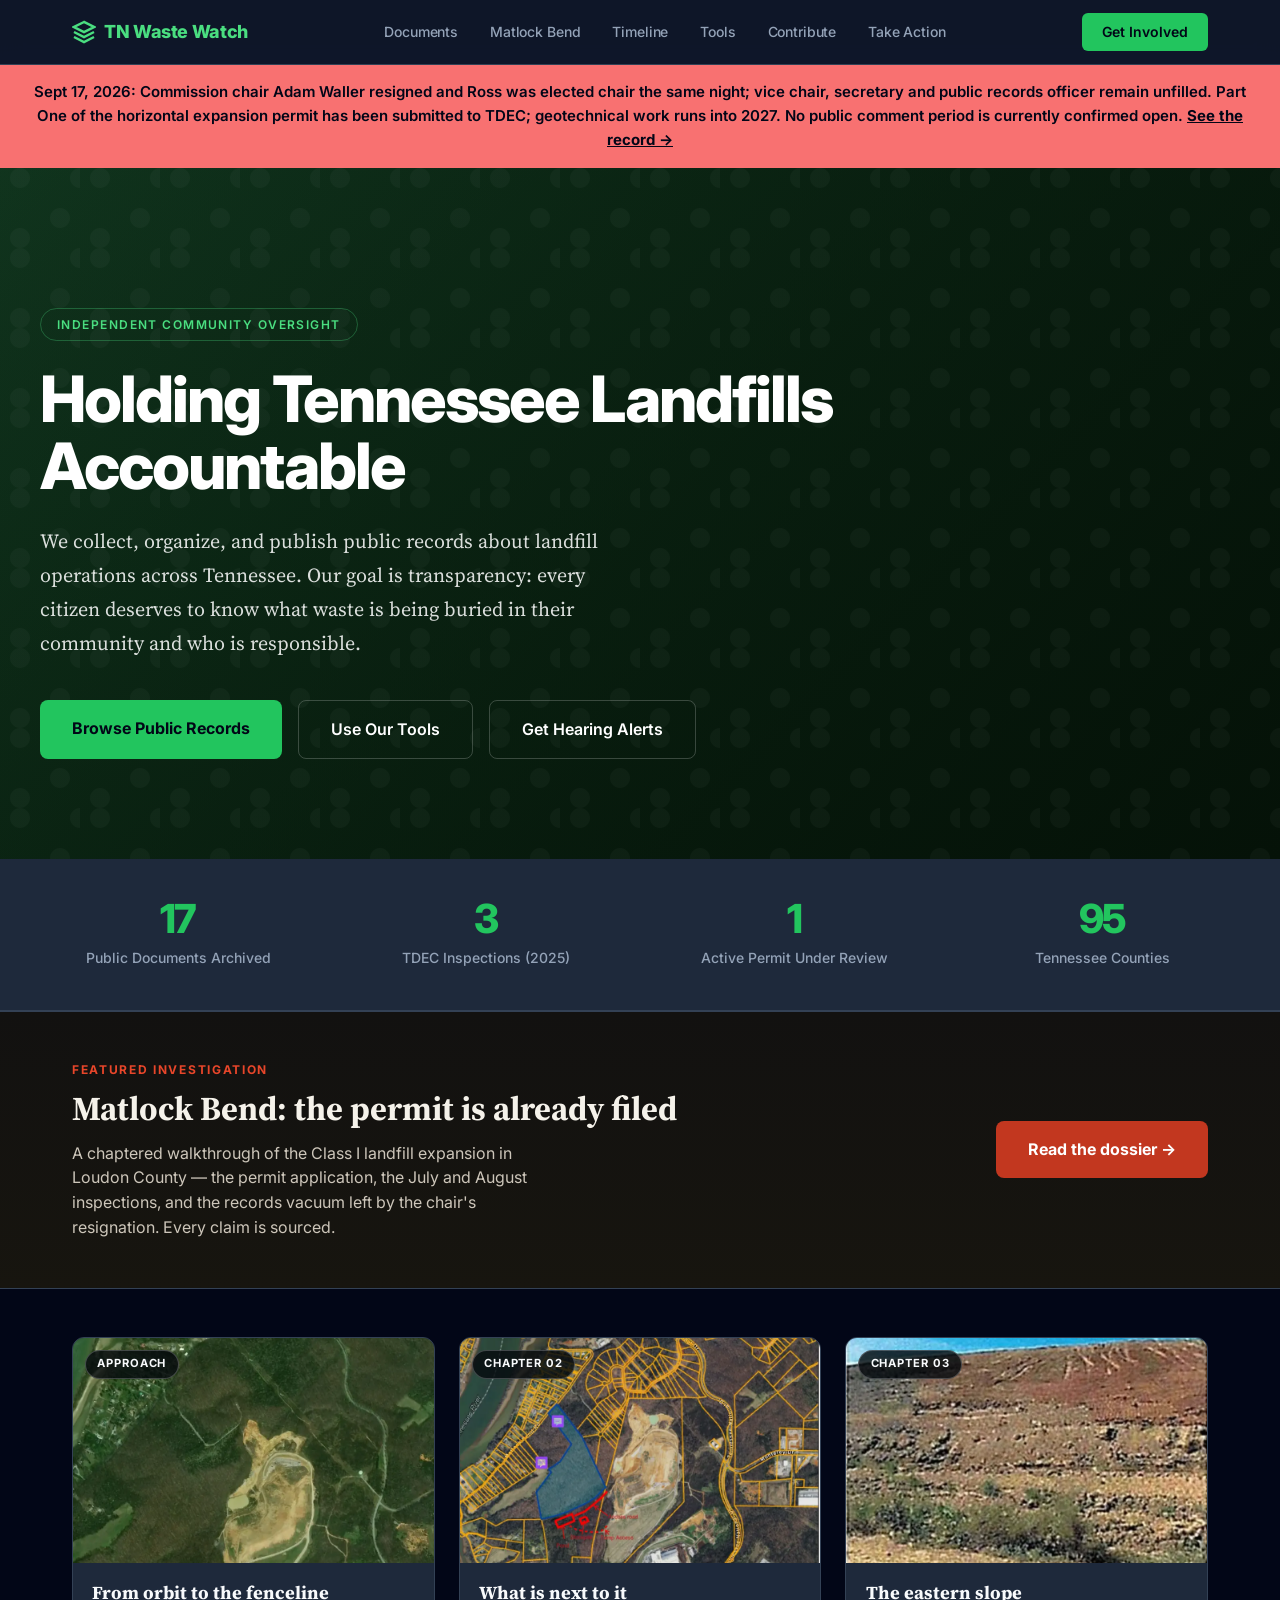
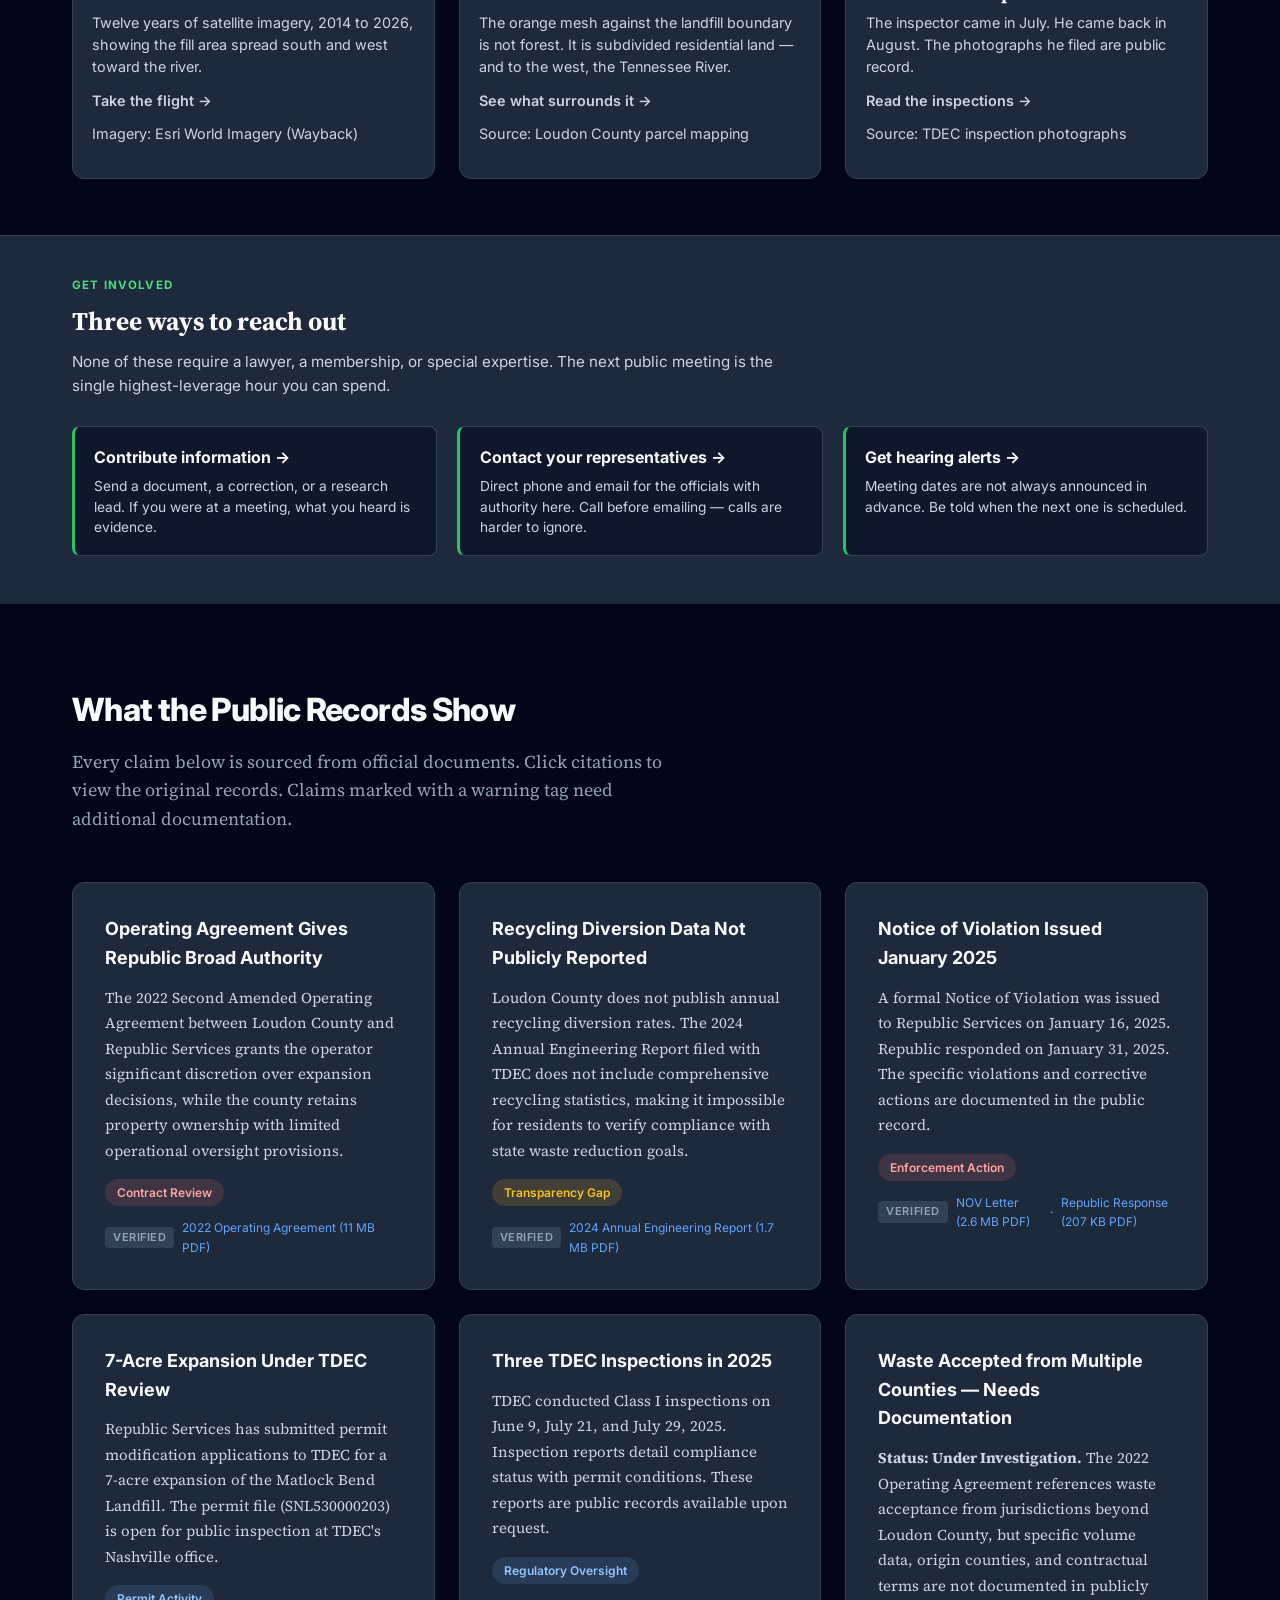
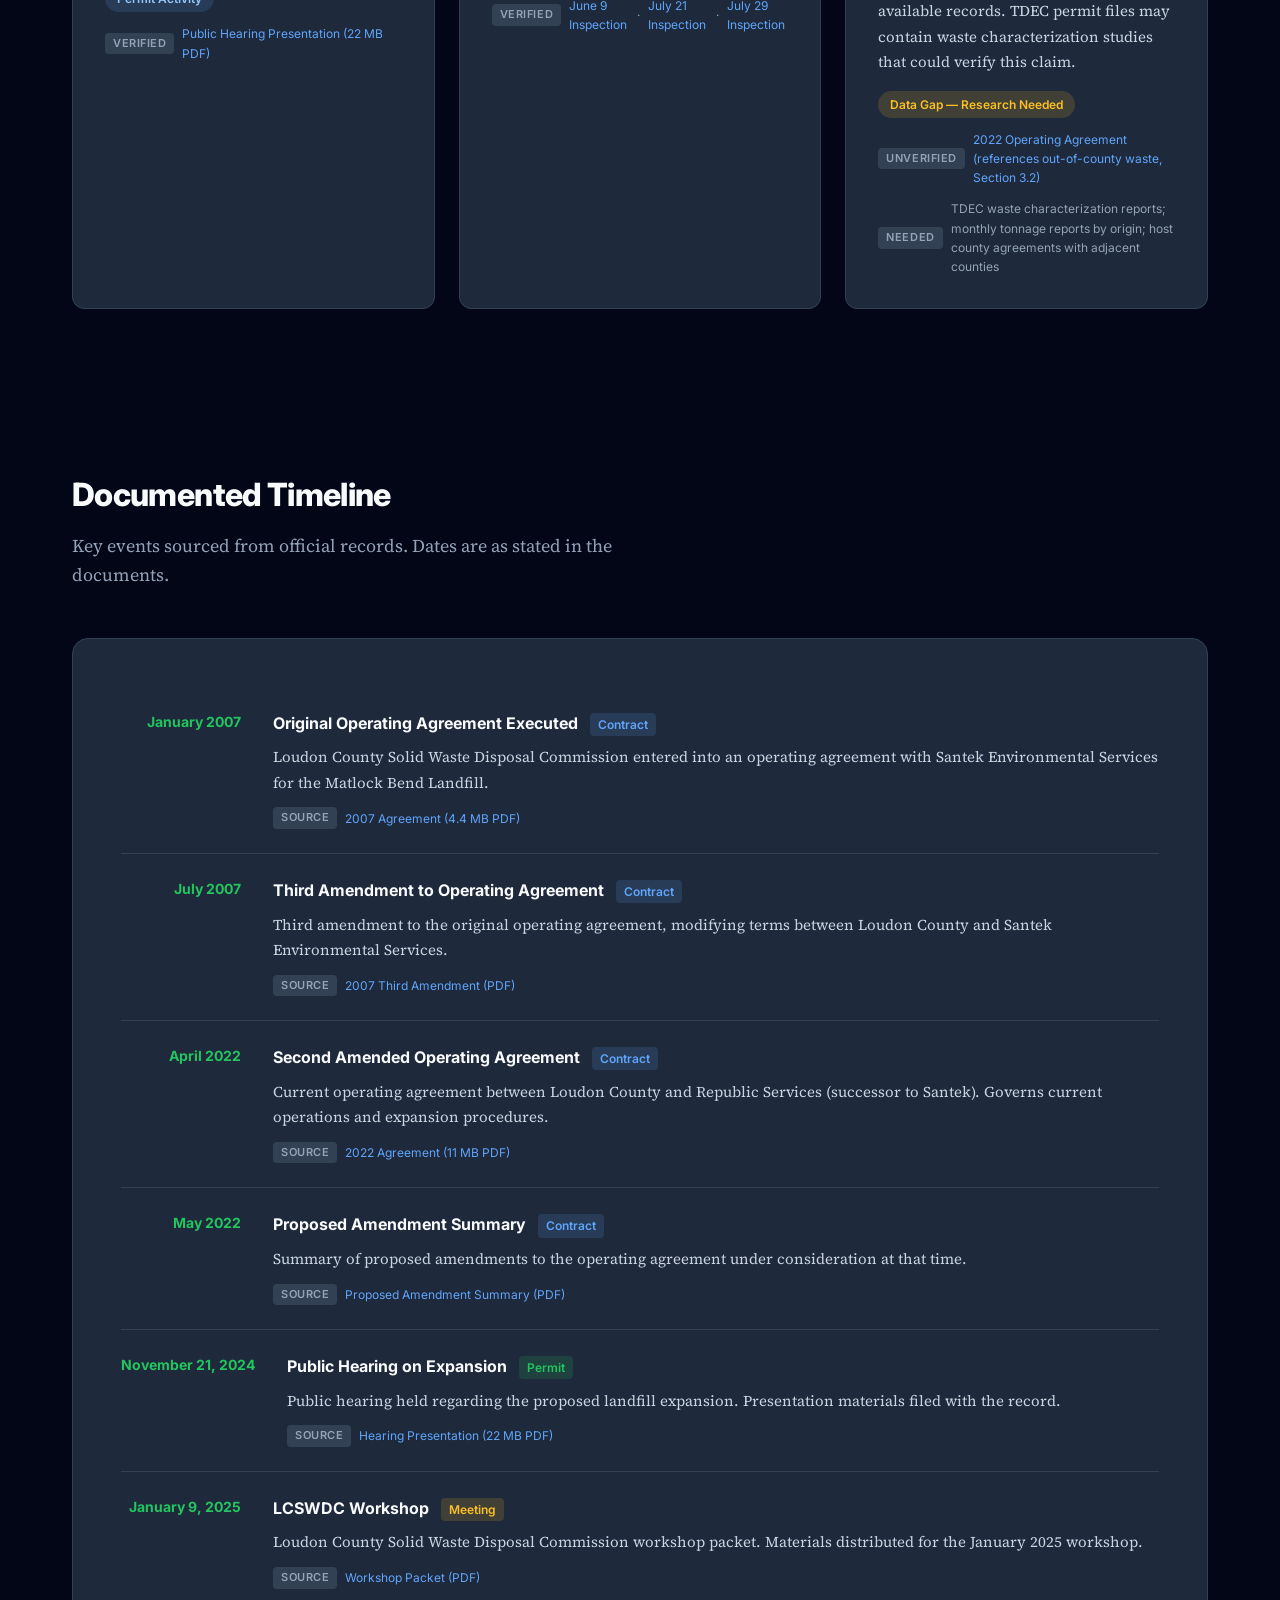
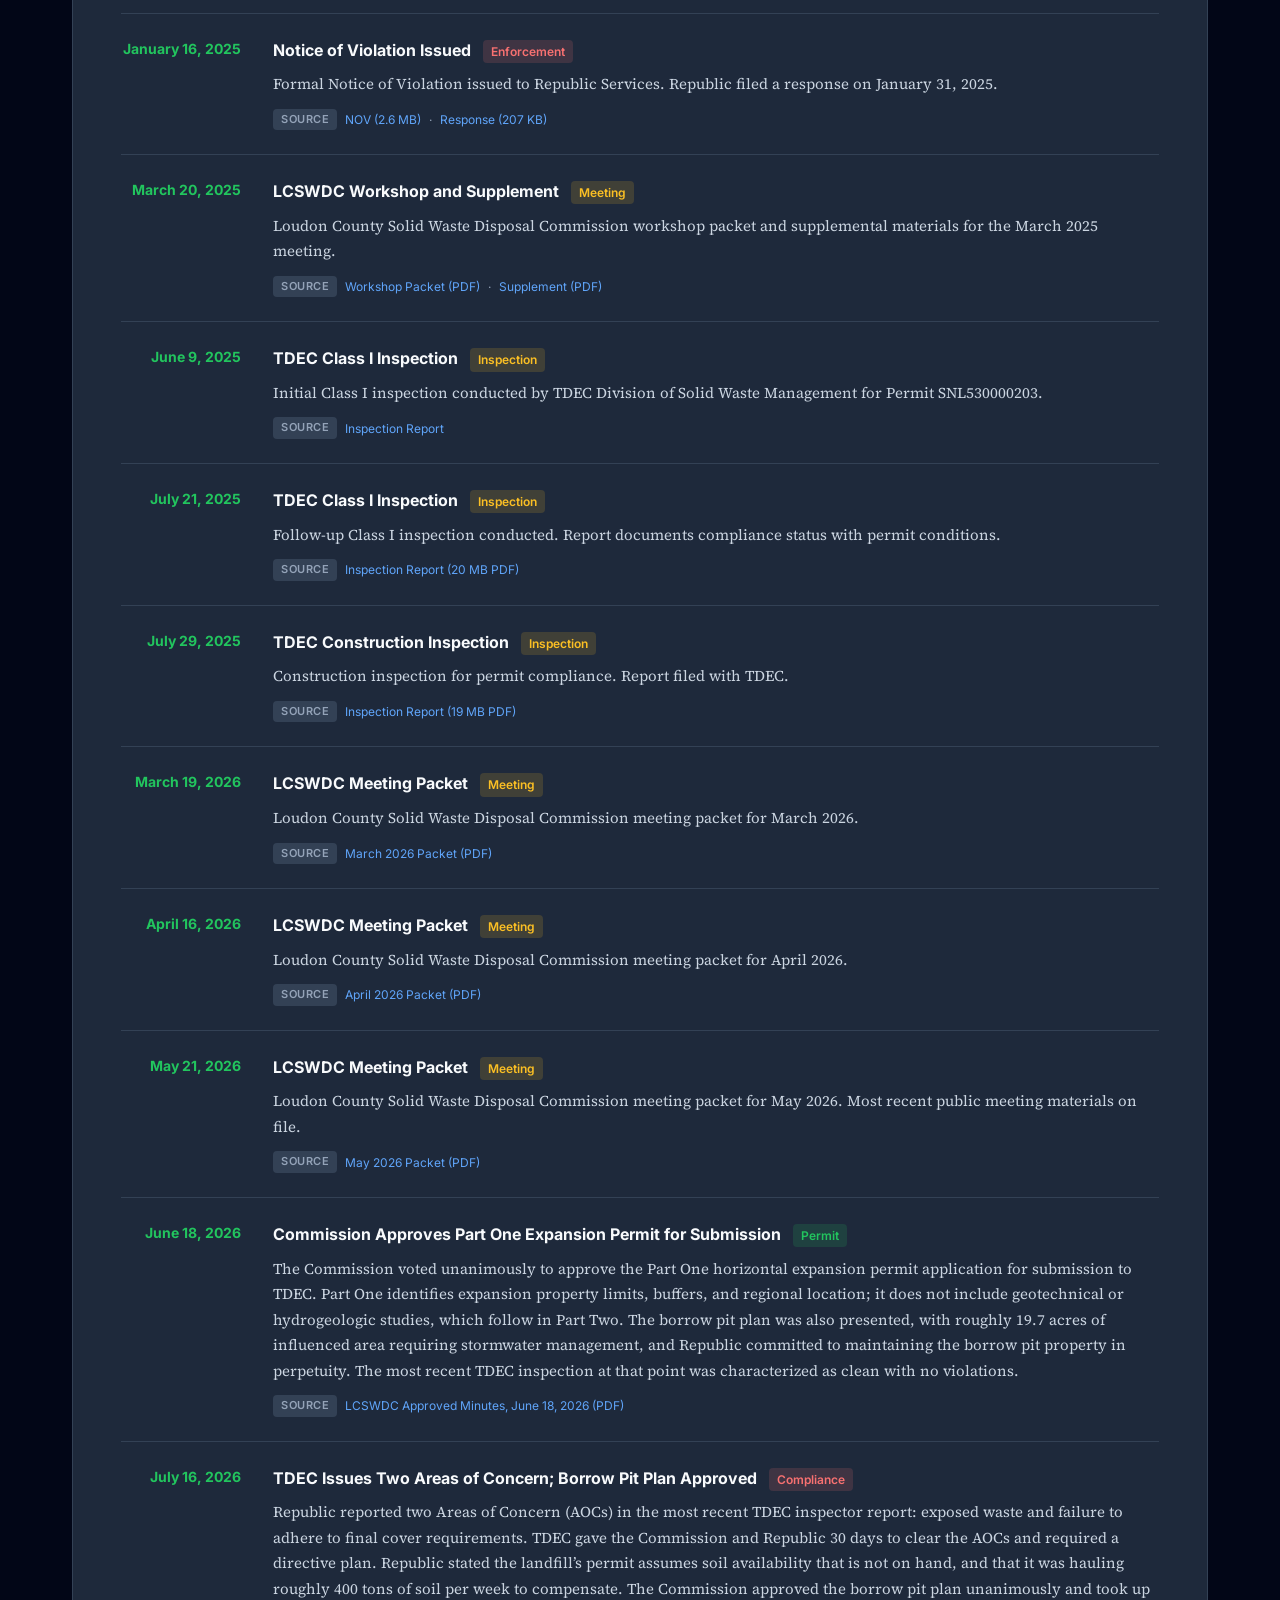
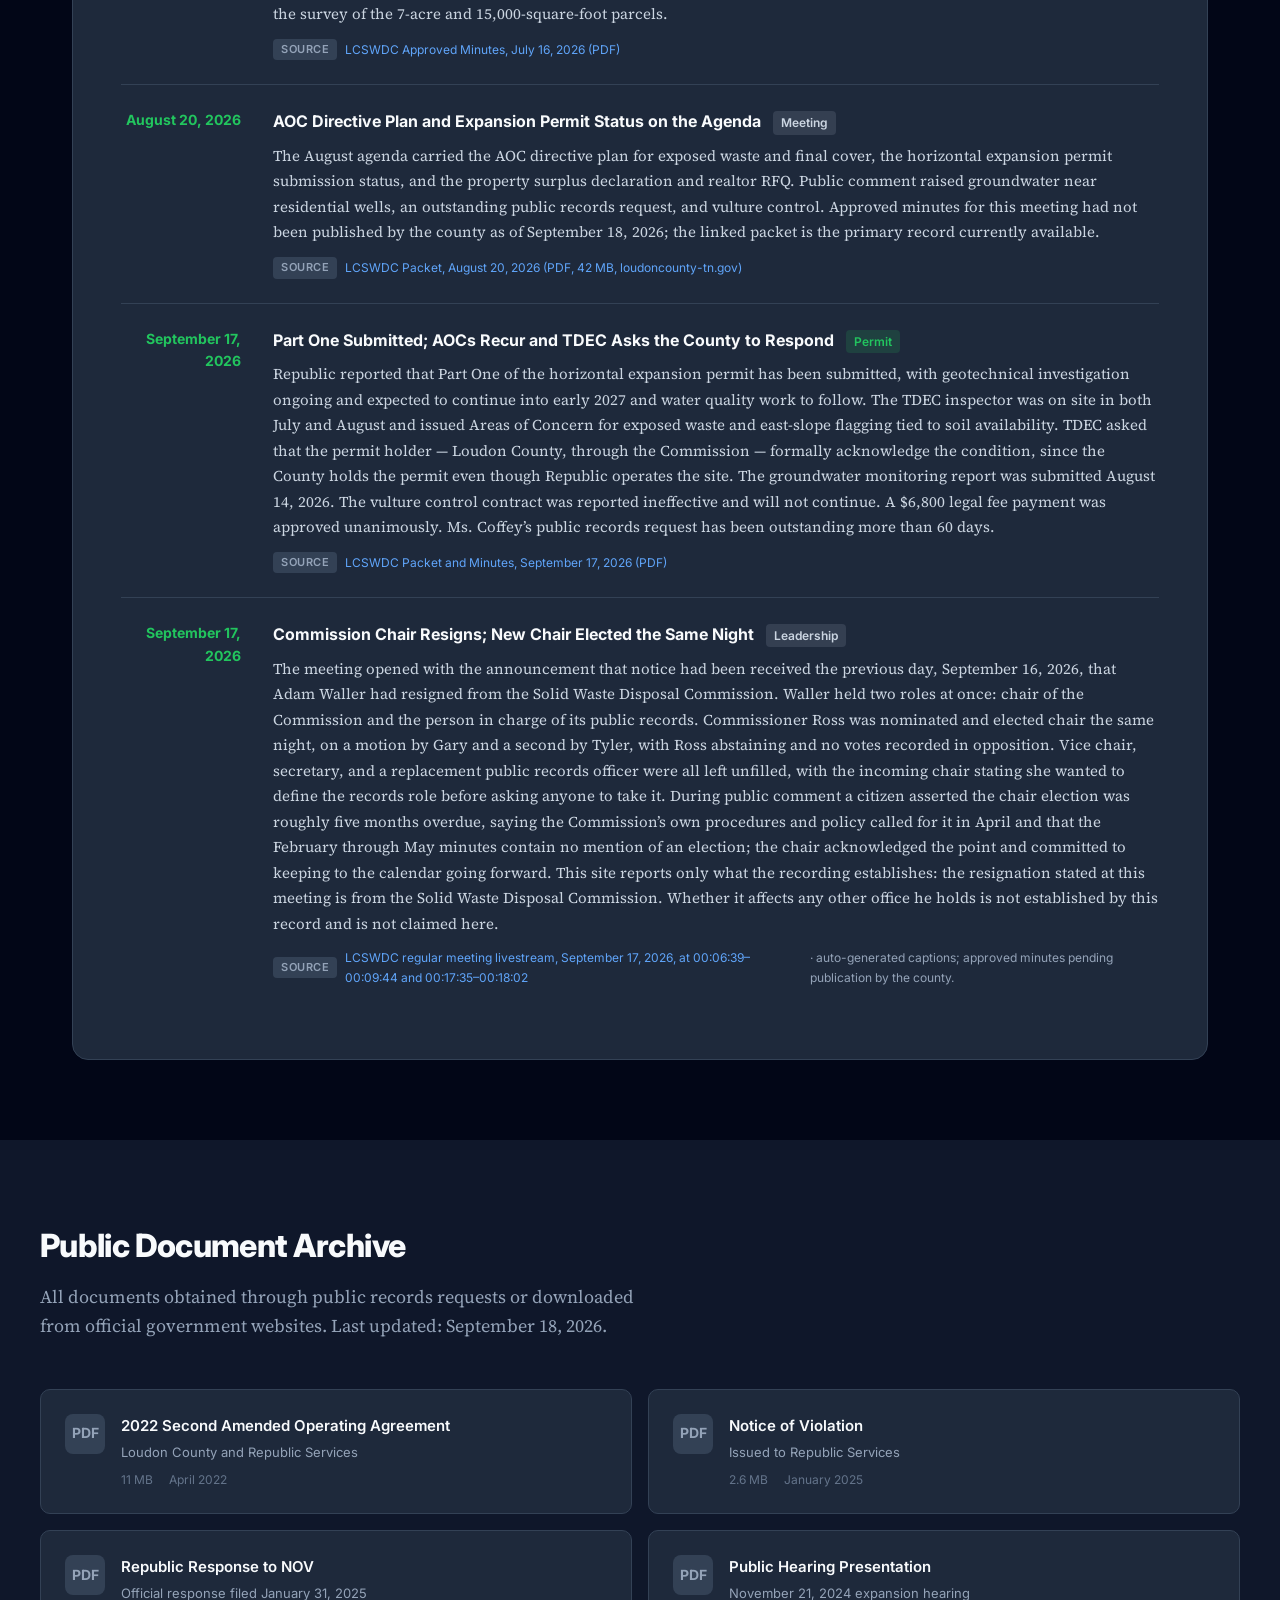
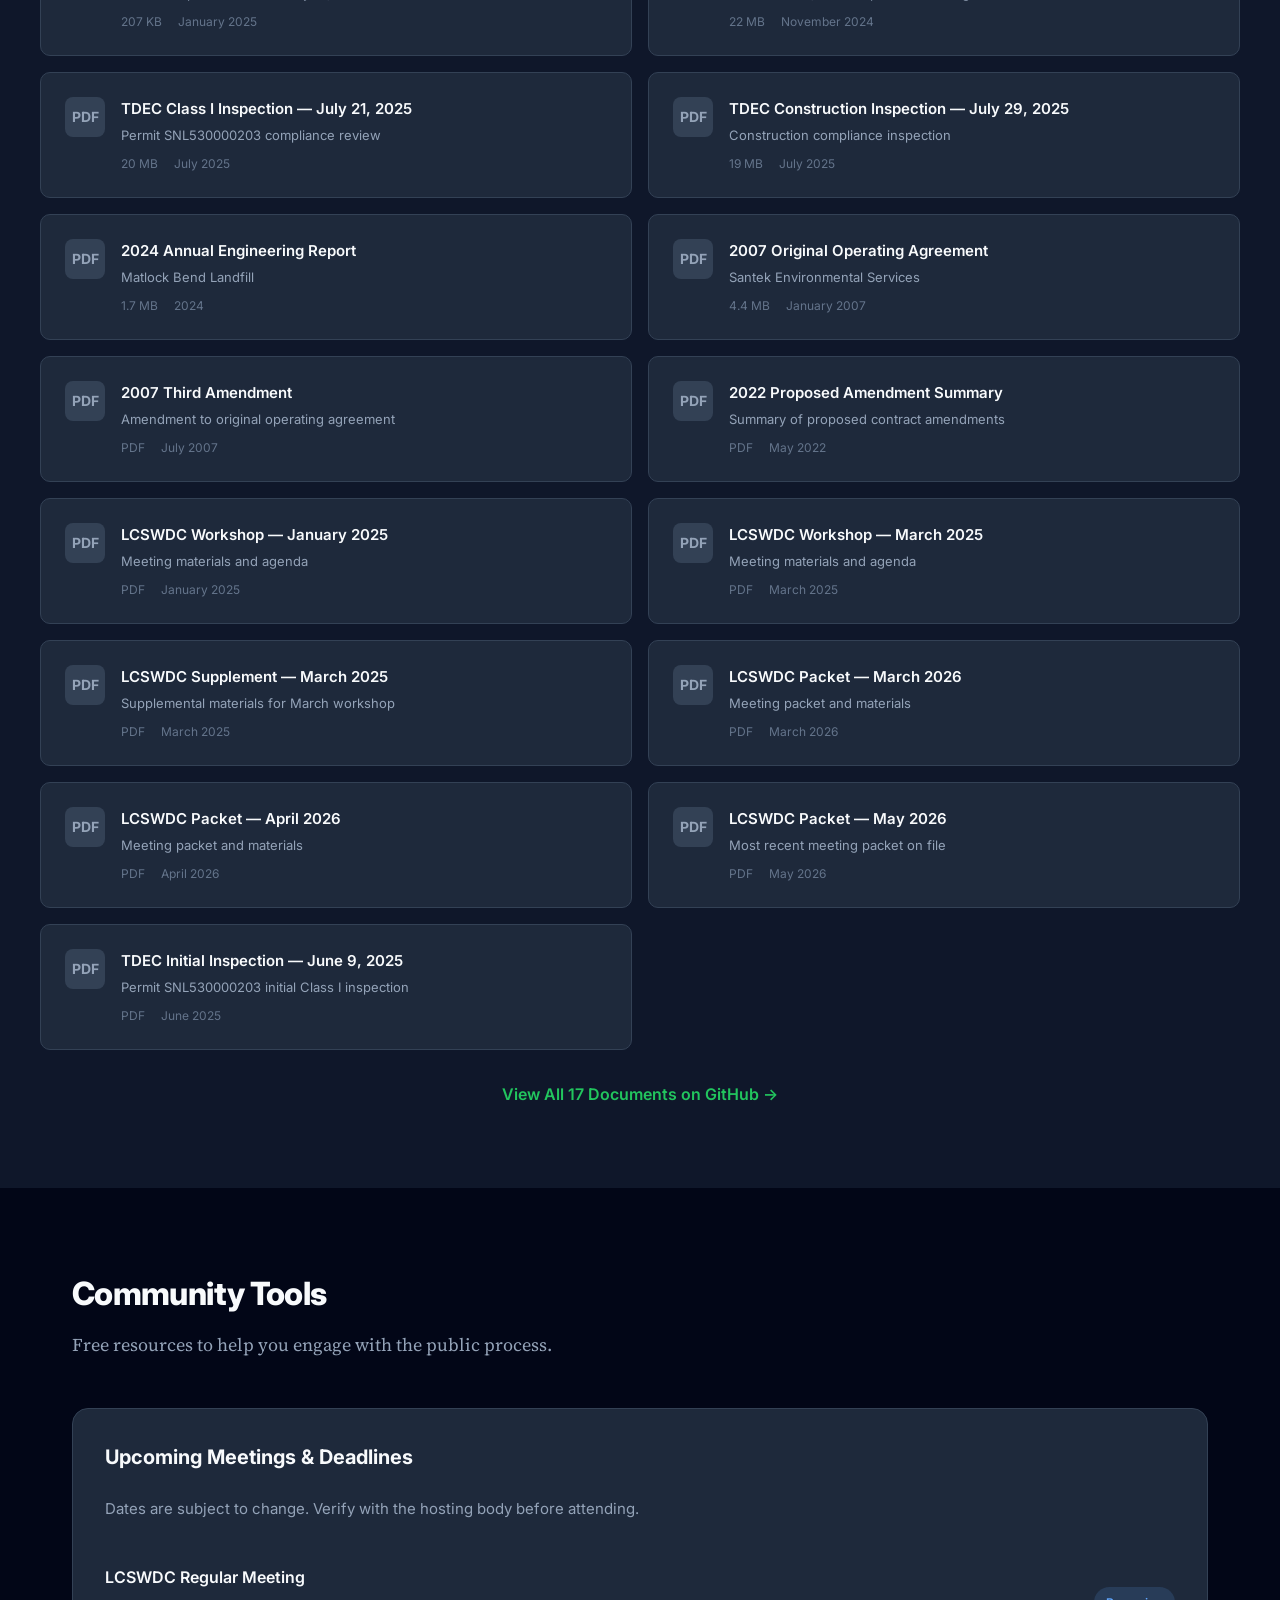
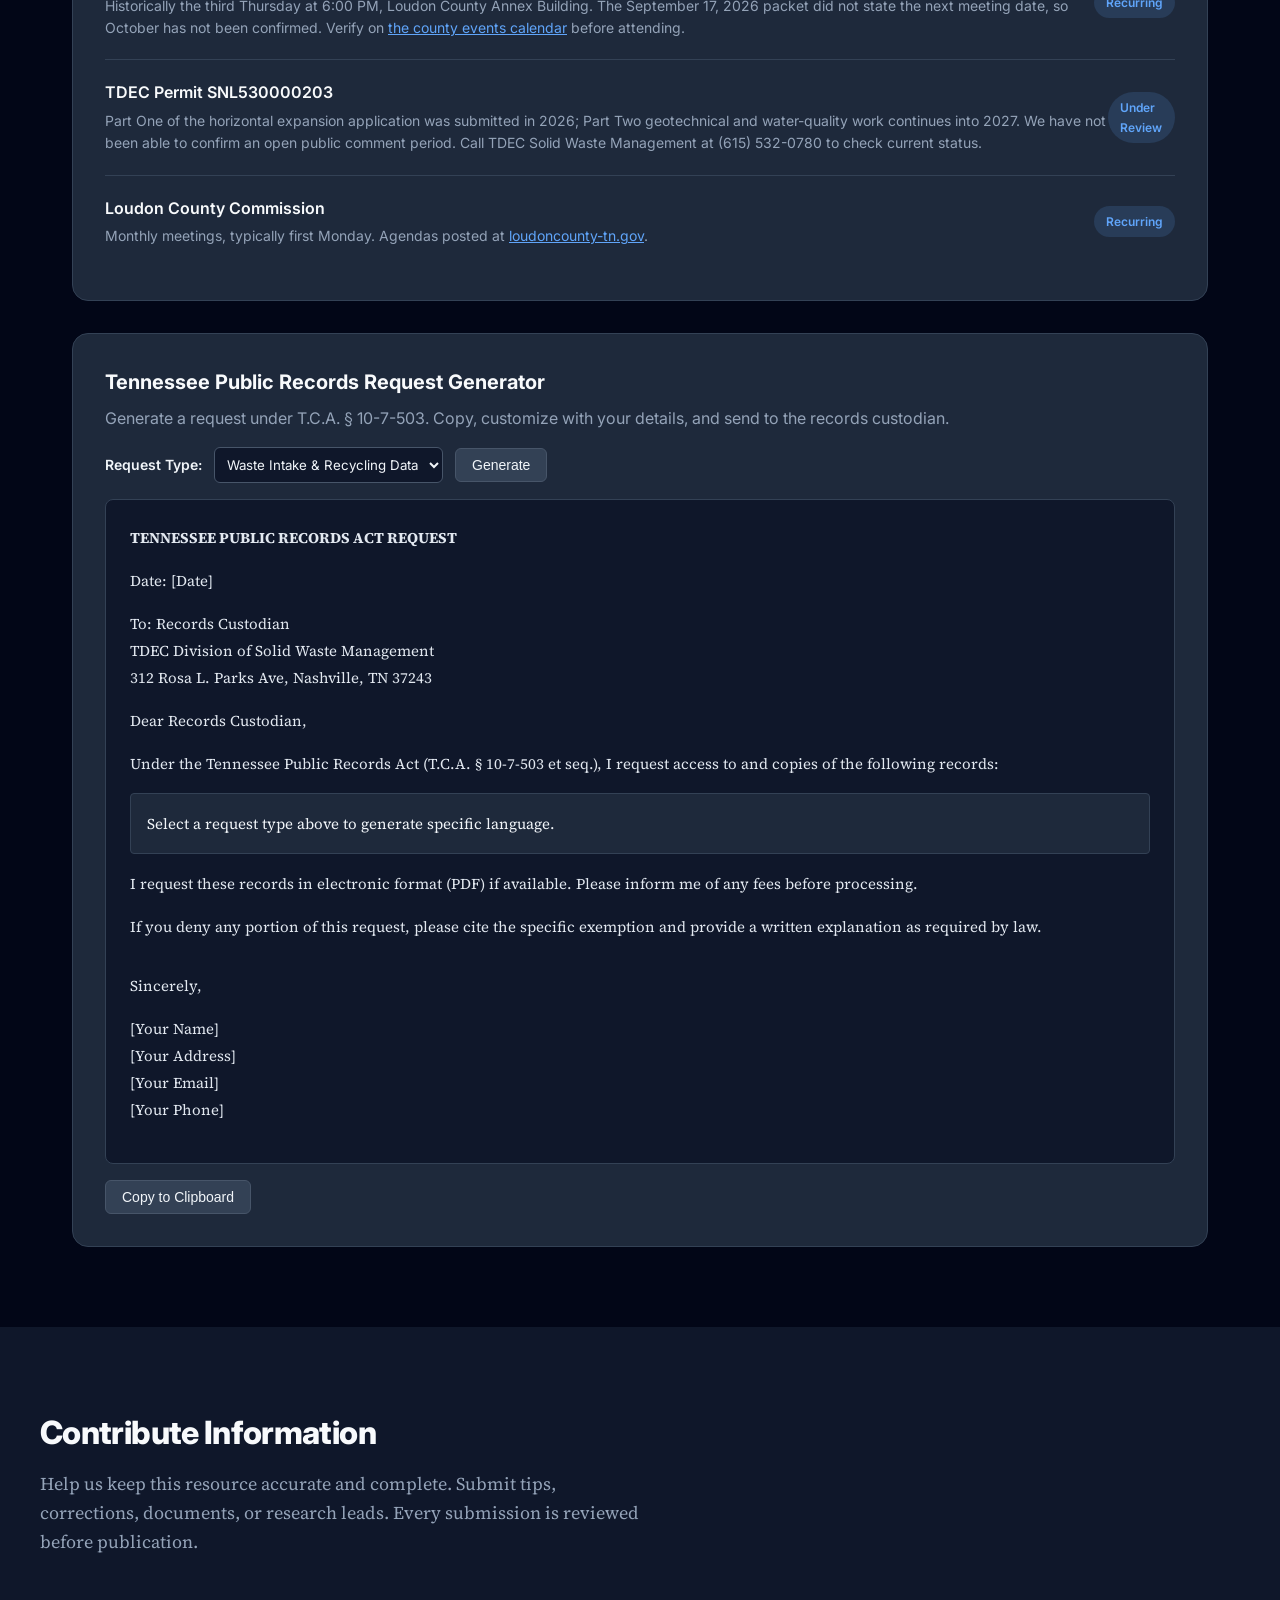
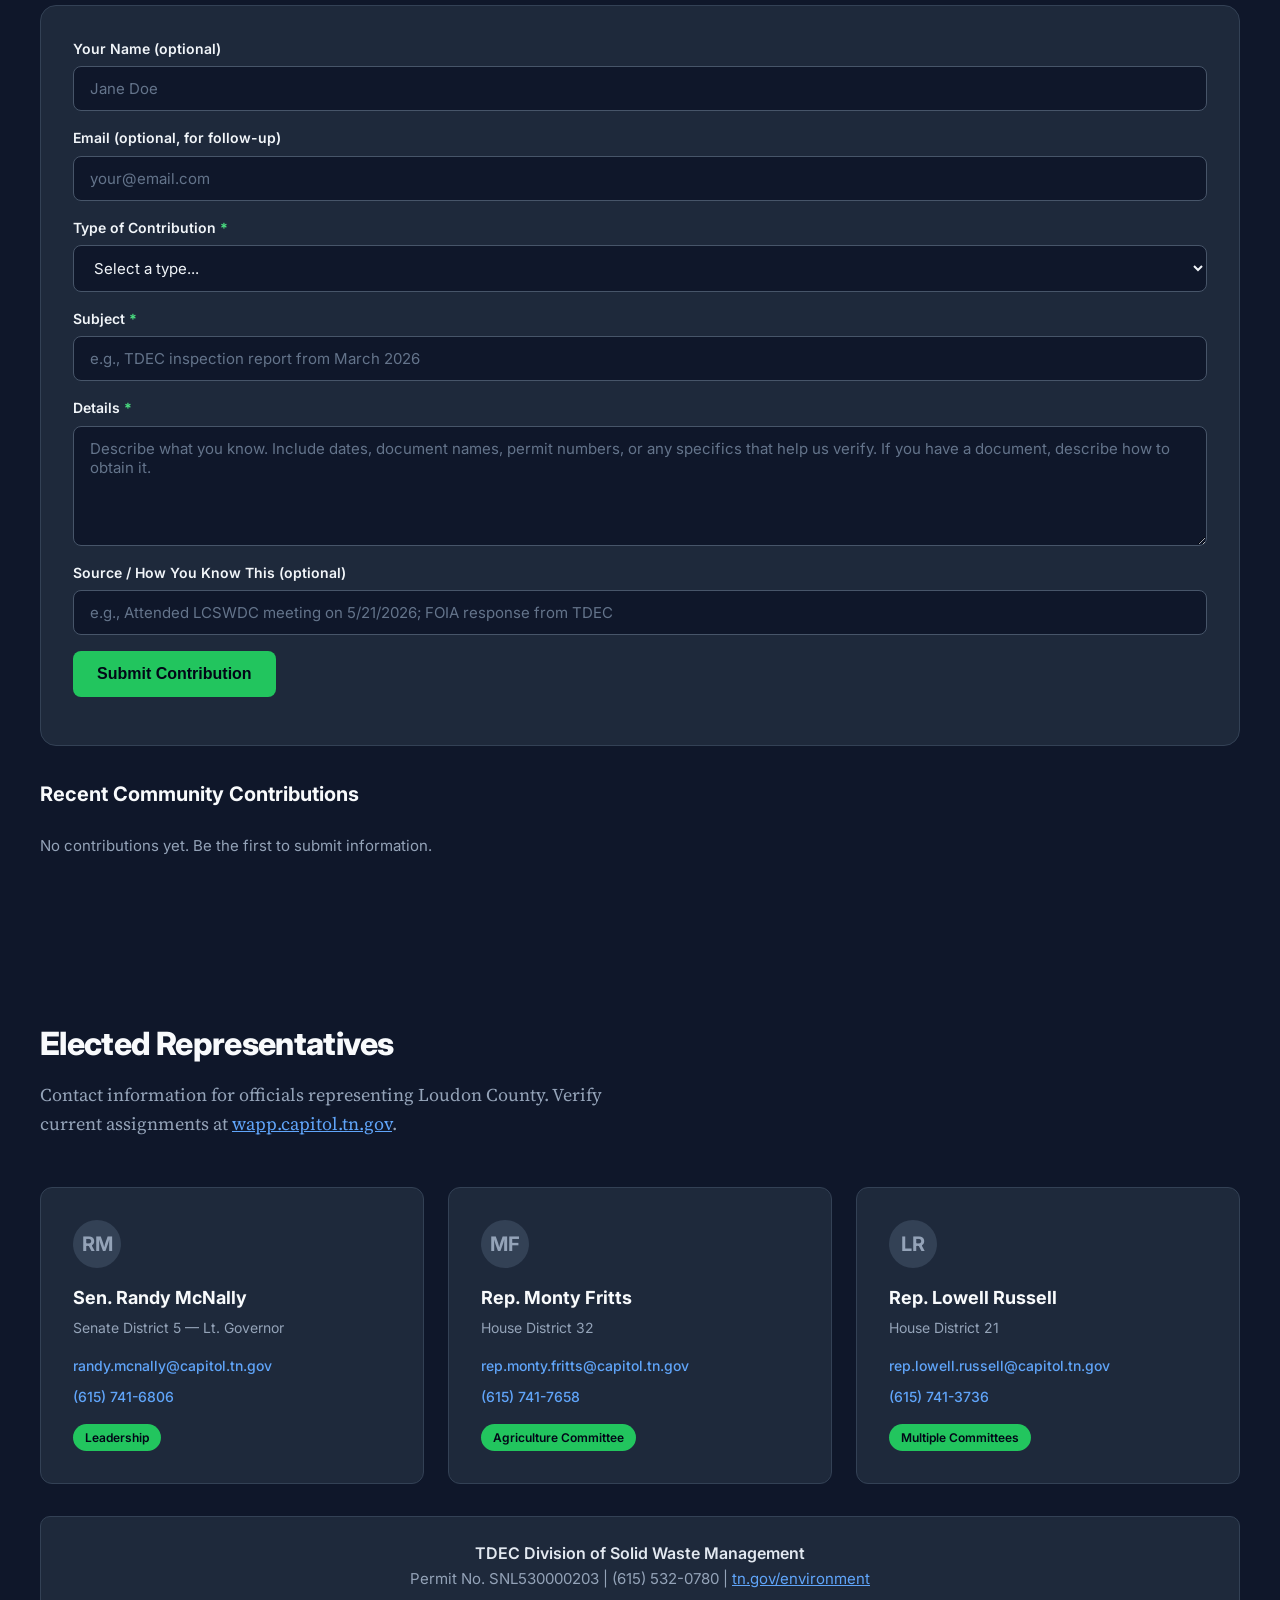
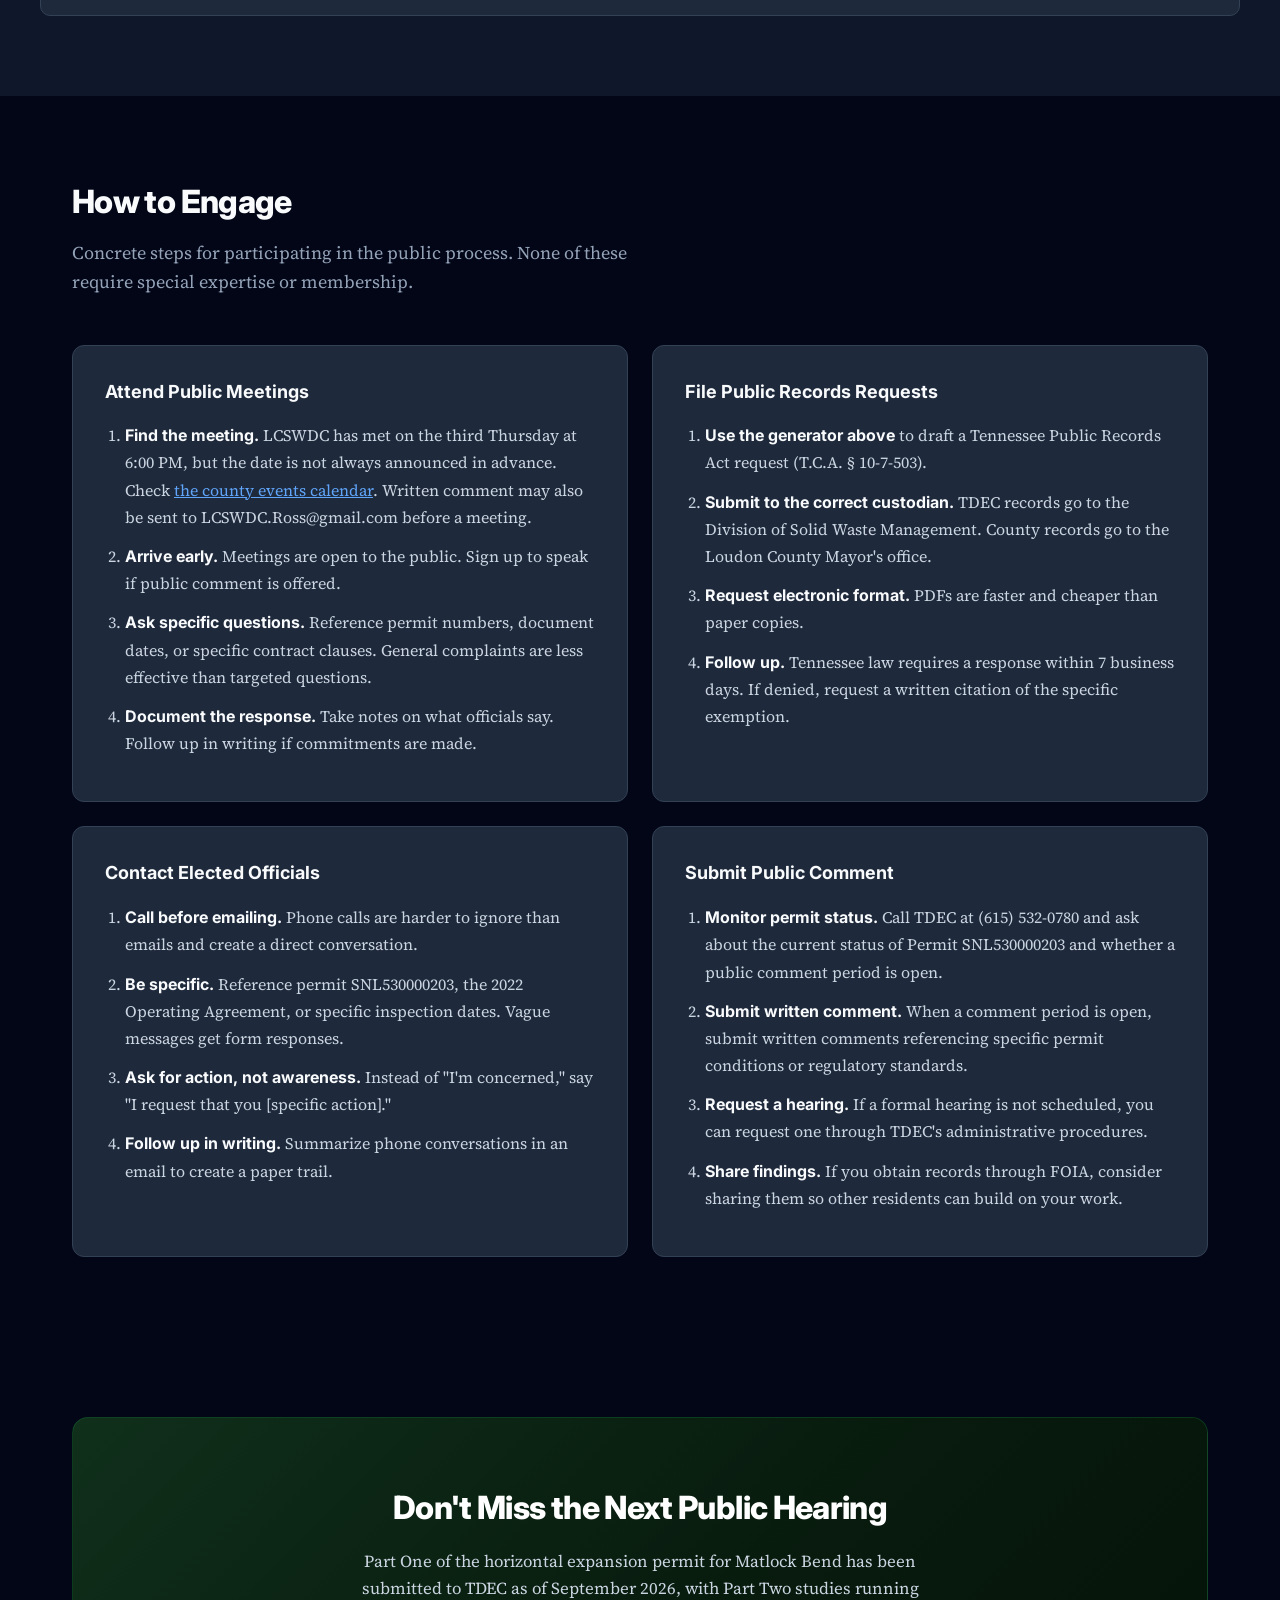
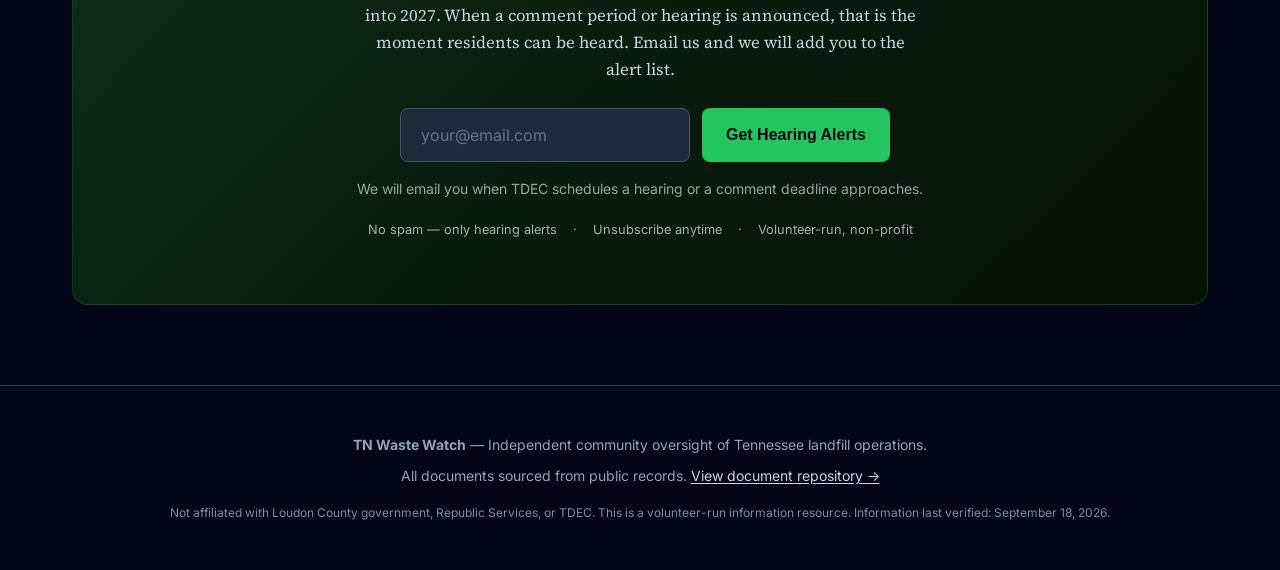
==== commit dc801eb7: "Give the landing page visual doorways into the dossier The front page described Matlock Bend in text" ====
--- a/index.html
+++ b/index.html
@@ -232,6 +232,159 @@
         /* Entry point to the /dossier/ scrollytelling piece. It lives at its
            own URL with its own engine, so this band is the only way in from
            the main site -- without it the dossier is unreachable. */
+        /* ---- Chapter highlight cards: visual doorways into /dossier/ ---- */
+        .ch-cards {
+            max-width: var(--max-width);
+            margin: 0 auto;
+            padding: 3rem 2rem 3.5rem;
+            display: grid;
+            grid-template-columns: repeat(auto-fit, minmax(17rem, 1fr));
+            gap: 1.5rem;
+        }
+        .ch-card {
+            display: flex;
+            flex-direction: column;
+            text-decoration: none;
+            border: 1px solid var(--slate-200);
+            border-radius: 0.75rem;
+            overflow: hidden;
+            background: var(--slate-100);
+            transition: transform 160ms ease, border-color 160ms ease;
+        }
+        .ch-card:hover {
+            transform: translateY(-3px);
+            border-color: var(--forest);
+        }
+        .ch-card:focus-visible {
+            outline: 2px solid var(--forest-light);
+            outline-offset: 2px;
+        }
+        .ch-card-media {
+            position: relative;
+            aspect-ratio: 16 / 10;
+            overflow: hidden;
+            background: #0b0d10;
+        }
+        .ch-card-media img {
+            width: 100%;
+            height: 100%;
+            object-fit: cover;
+            display: block;
+        }
+        .ch-card-badge {
+            position: absolute;
+            left: 0.75rem;
+            top: 0.75rem;
+            font-family: var(--font-sans);
+            font-size: 0.7rem;
+            font-weight: 700;
+            letter-spacing: 0.08em;
+            text-transform: uppercase;
+            color: #f8fafc;
+            background: rgba(6, 10, 14, 0.82);
+            border: 1px solid rgba(248, 250, 252, 0.22);
+            border-radius: 999px;
+            padding: 0.3rem 0.7rem;
+        }
+        .ch-card-body { padding: 1.1rem 1.2rem 1.3rem; }
+        .ch-card-body h3 {
+            font-family: var(--font-serif);
+            font-size: 1.15rem;
+            line-height: 1.3;
+            color: var(--slate-900);
+            margin: 0 0 0.45rem;
+        }
+        .ch-card-body p {
+            font-size: 0.9rem;
+            line-height: 1.55;
+            color: var(--slate-600);
+            margin: 0 0 0.7rem;
+        }
+        .ch-card-more {
+            font-size: 0.82rem;
+            font-weight: 600;
+            color: var(--forest-light);
+        }
+        .ch-card-credit {
+            font-size: 0.68rem;
+            color: var(--slate-400);
+            margin: 0;
+        }
+        @media (prefers-reduced-motion: reduce) {
+            .ch-card { transition: none; }
+            .ch-card:hover { transform: none; }
+        }
+
+        /* ---- Outreach band: the three ways to reach out, above the fold ---- */
+        .reach-band {
+            border-top: 1px solid var(--slate-200);
+            background: var(--slate-100);
+        }
+        .reach-inner {
+            max-width: var(--max-width);
+            margin: 0 auto;
+            padding: 2.5rem 2rem 3rem;
+        }
+        .reach-head {
+            font-family: var(--font-sans);
+            font-size: 0.72rem;
+            font-weight: 700;
+            letter-spacing: 0.1em;
+            text-transform: uppercase;
+            color: var(--forest-light);
+            margin: 0 0 0.4rem;
+        }
+        .reach-inner > h2 {
+            font-family: var(--font-serif);
+            font-size: 1.6rem;
+            color: var(--slate-900);
+            margin: 0 0 0.5rem;
+        }
+        .reach-inner > p.reach-sub {
+            font-size: 0.95rem;
+            color: var(--slate-600);
+            margin: 0 0 1.75rem;
+            max-width: 46rem;
+        }
+        .reach-grid {
+            display: grid;
+            grid-template-columns: repeat(auto-fit, minmax(16rem, 1fr));
+            gap: 1.25rem;
+        }
+        .reach-item {
+            display: block;
+            text-decoration: none;
+            border: 1px solid var(--slate-200);
+            border-left: 3px solid var(--forest);
+            border-radius: 0.5rem;
+            padding: 1.1rem 1.2rem;
+            background: var(--slate-50);
+            transition: border-color 160ms ease, transform 160ms ease;
+        }
+        .reach-item:hover {
+            border-color: var(--forest);
+            transform: translateY(-2px);
+        }
+        .reach-item:focus-visible {
+            outline: 2px solid var(--forest-light);
+            outline-offset: 2px;
+        }
+        .reach-item h3 {
+            font-size: 1rem;
+            color: var(--slate-900);
+            margin: 0 0 0.35rem;
+        }
+        .reach-item p {
+            font-size: 0.86rem;
+            line-height: 1.5;
+            color: var(--slate-600);
+            margin: 0;
+        }
+        @media (prefers-reduced-motion: reduce) {
+            .reach-item { transition: none; }
+            .reach-item:hover { transform: none; }
+        }
+
         .dossier-band {
             border-top: 1px solid var(--slate-200);
             border-bottom: 1px solid var(--slate-200);
@@ -1163,6 +1316,74 @@
         </div>
     </section>
 
+    <!-- Visual doorways into the chaptered dossier. Images are the same
+         assets used in /dossier/, recompressed for landing-page weight. -->
+    <nav class="ch-cards" aria-label="Featured dossier chapters">
+        <a class="ch-card" href="/dossier/#h-approach">
+            <div class="ch-card-media">
+                <img src="/assets/cards/flight-2026.webp" width="900" height="900" loading="lazy" decoding="async"
+                     alt="Satellite view of the Matlock Bend landfill in 2026, showing the pale terraced fill area beside the Tennessee River.">
+                <span class="ch-card-badge">Approach</span>
+            </div>
+            <div class="ch-card-body">
+                <h3>From orbit to the fenceline</h3>
+                <p>Twelve years of satellite imagery, 2014 to 2026, showing the fill area spread south and west toward the river.</p>
+                <p class="ch-card-more">Take the flight &rarr;</p>
+                <p class="ch-card-credit">Imagery: Esri World Imagery (Wayback)</p>
+            </div>
+        </a>
+        <a class="ch-card" href="/dossier/#h-peak">
+            <div class="ch-card-media">
+                <img src="/assets/cards/ch2-map.webp" width="900" height="927" loading="lazy" decoding="async"
+                     alt="Map of the landfill site showing subdivided residential parcels pressing against it to the north and east, and the Tennessee River to the west.">
+                <span class="ch-card-badge">Chapter 02</span>
+            </div>
+            <div class="ch-card-body">
+                <h3>What is next to it</h3>
+                <p>The orange mesh against the landfill boundary is not forest. It is subdivided residential land &mdash; and to the west, the Tennessee River.</p>
+                <p class="ch-card-more">See what surrounds it &rarr;</p>
+                <p class="ch-card-credit">Source: Loudon County parcel mapping</p>
+            </div>
+        </a>
+        <a class="ch-card" href="/dossier/#h-evidence">
+            <div class="ch-card-media">
+                <img src="/assets/cards/ch3-slope.webp" width="900" height="802" loading="lazy" decoding="async"
+                     alt="Photograph of the eastern slope of the landfill documented during a TDEC inspection.">
+                <span class="ch-card-badge">Chapter 03</span>
+            </div>
+            <div class="ch-card-body">
+                <h3>The eastern slope</h3>
+                <p>The inspector came in July. He came back in August. The photographs he filed are public record.</p>
+                <p class="ch-card-more">Read the inspections &rarr;</p>
+                <p class="ch-card-credit">Source: TDEC inspection photographs</p>
+            </div>
+        </a>
+    </nav>
+
+
+    <!-- Outreach: surfaced high, linking to the real tools further down. -->
+    <section class="reach-band" aria-labelledby="reach-h">
+        <div class="reach-inner">
+            <p class="reach-head">Get involved</p>
+            <h2 id="reach-h">Three ways to reach out</h2>
+            <p class="reach-sub">None of these require a lawyer, a membership, or special expertise. The next public meeting is the single highest-leverage hour you can spend.</p>
+            <div class="reach-grid">
+                <a class="reach-item" href="#feedback">
+                    <h3>Contribute information &rarr;</h3>
+                    <p>Send a document, a correction, or a research lead. If you were at a meeting, what you heard is evidence.</p>
+                </a>
+                <a class="reach-item" href="#representatives">
+                    <h3>Contact your representatives &rarr;</h3>
+                    <p>Direct phone and email for the officials with authority here. Call before emailing &mdash; calls are harder to ignore.</p>
+                </a>
+                <a class="reach-item" href="#alerts">
+                    <h3>Get hearing alerts &rarr;</h3>
+                    <p>Meeting dates are not always announced in advance. Be told when the next one is scheduled.</p>
+                </a>
+            </div>
+        </div>
+    </section>
+
     <!-- The Problem -->
     <section class="section" id="problems">
         <div class="section-header">
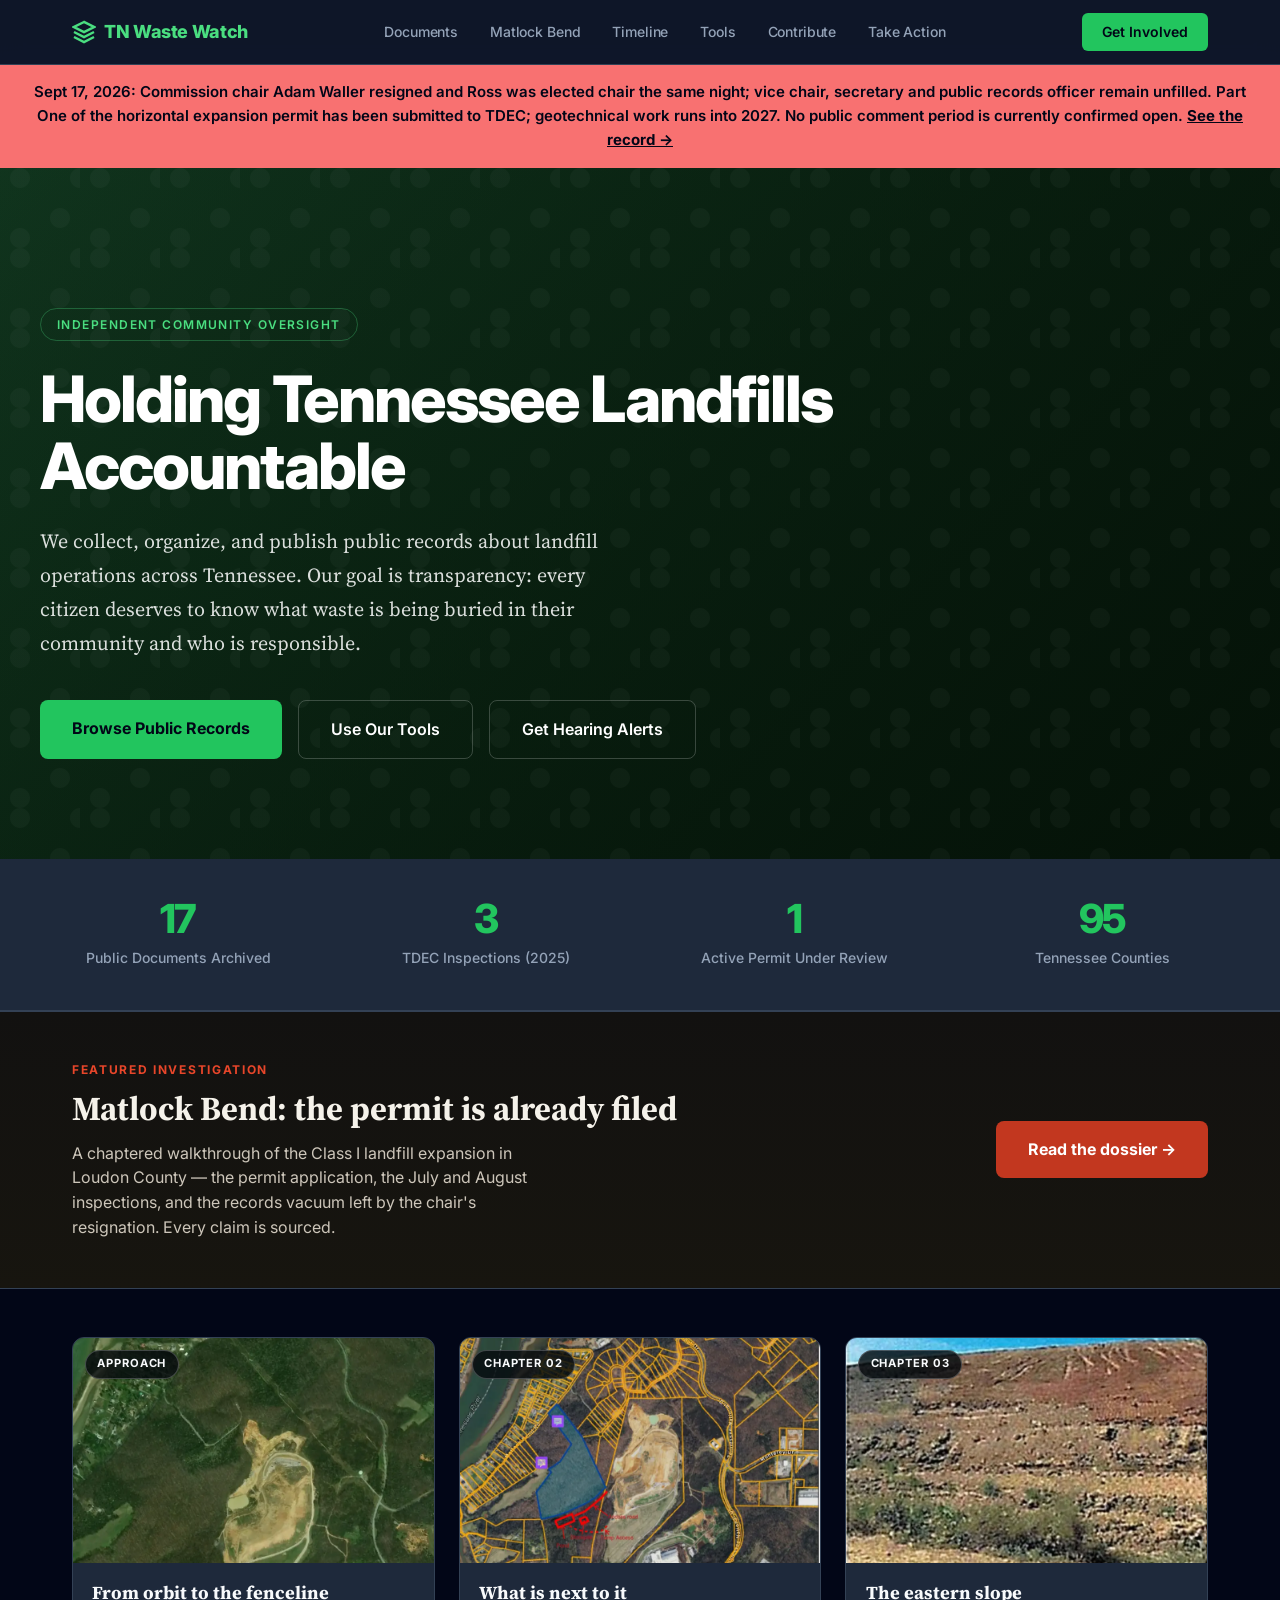
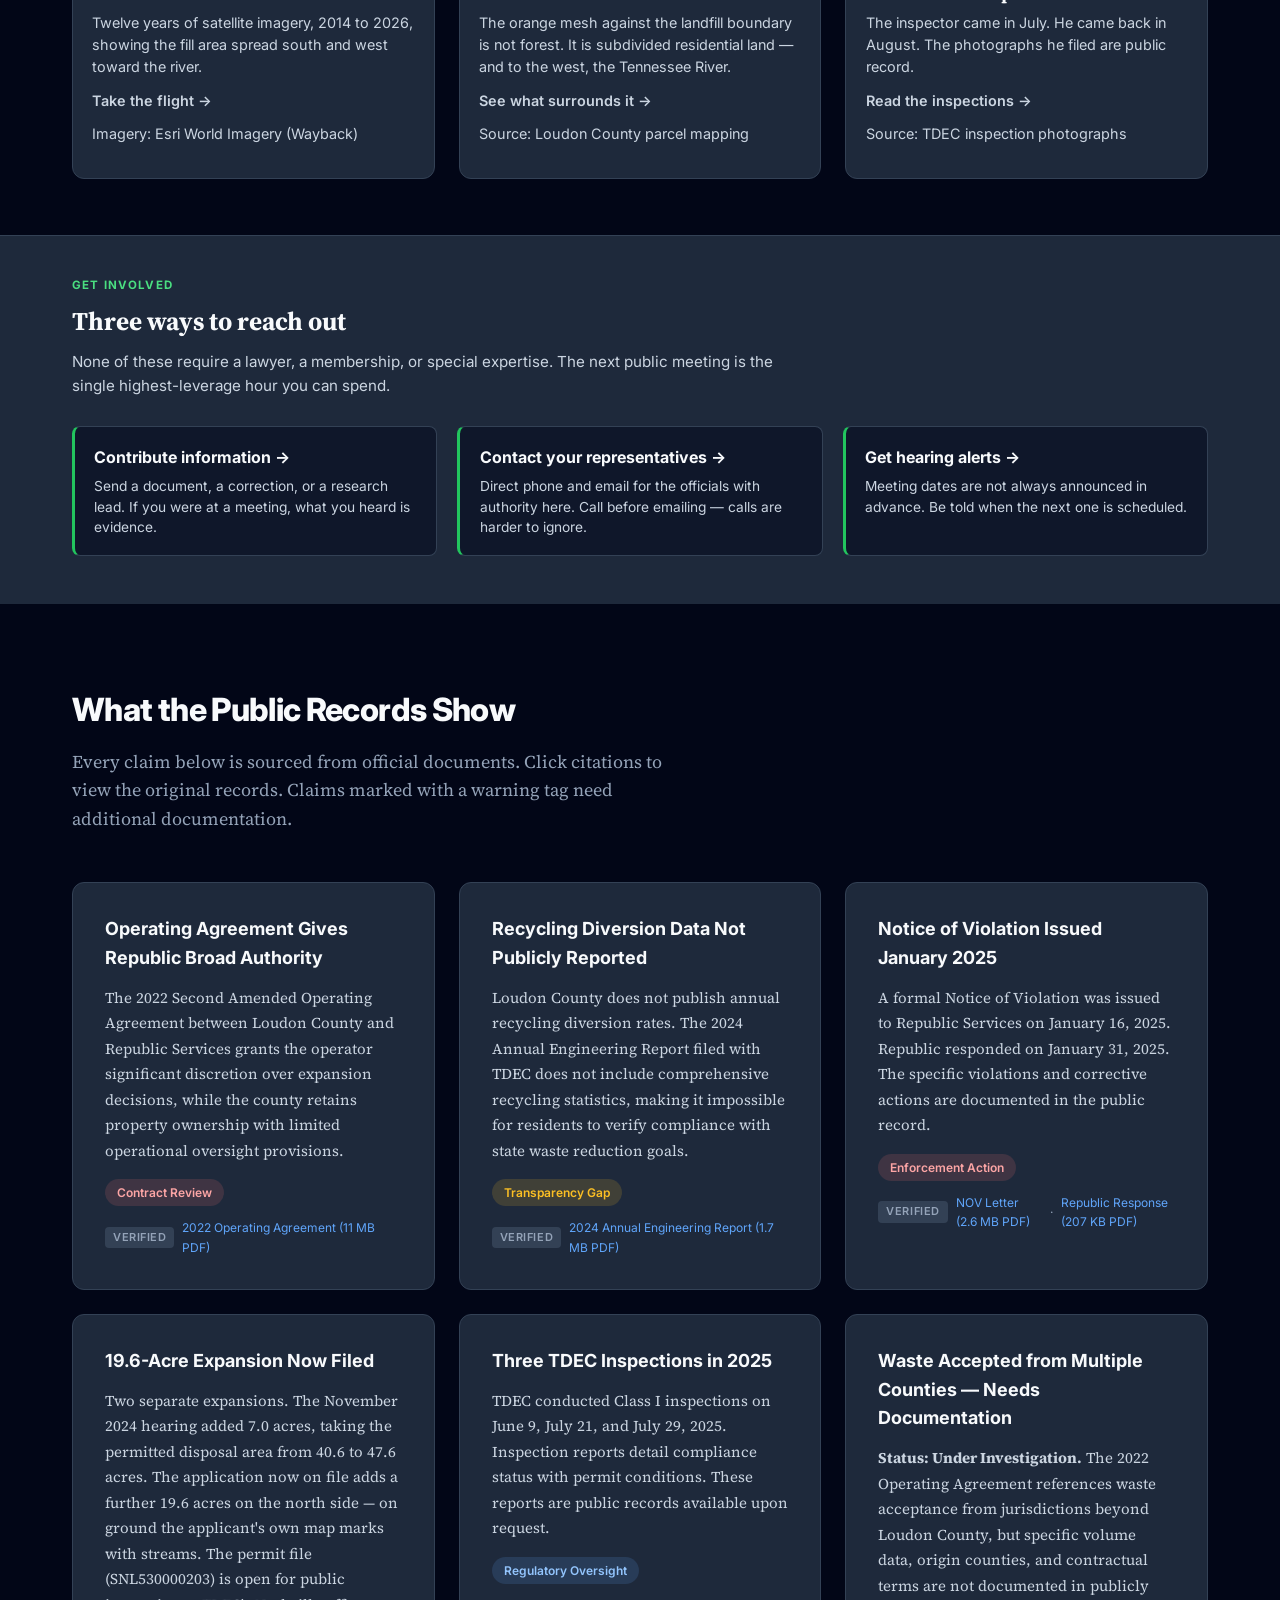
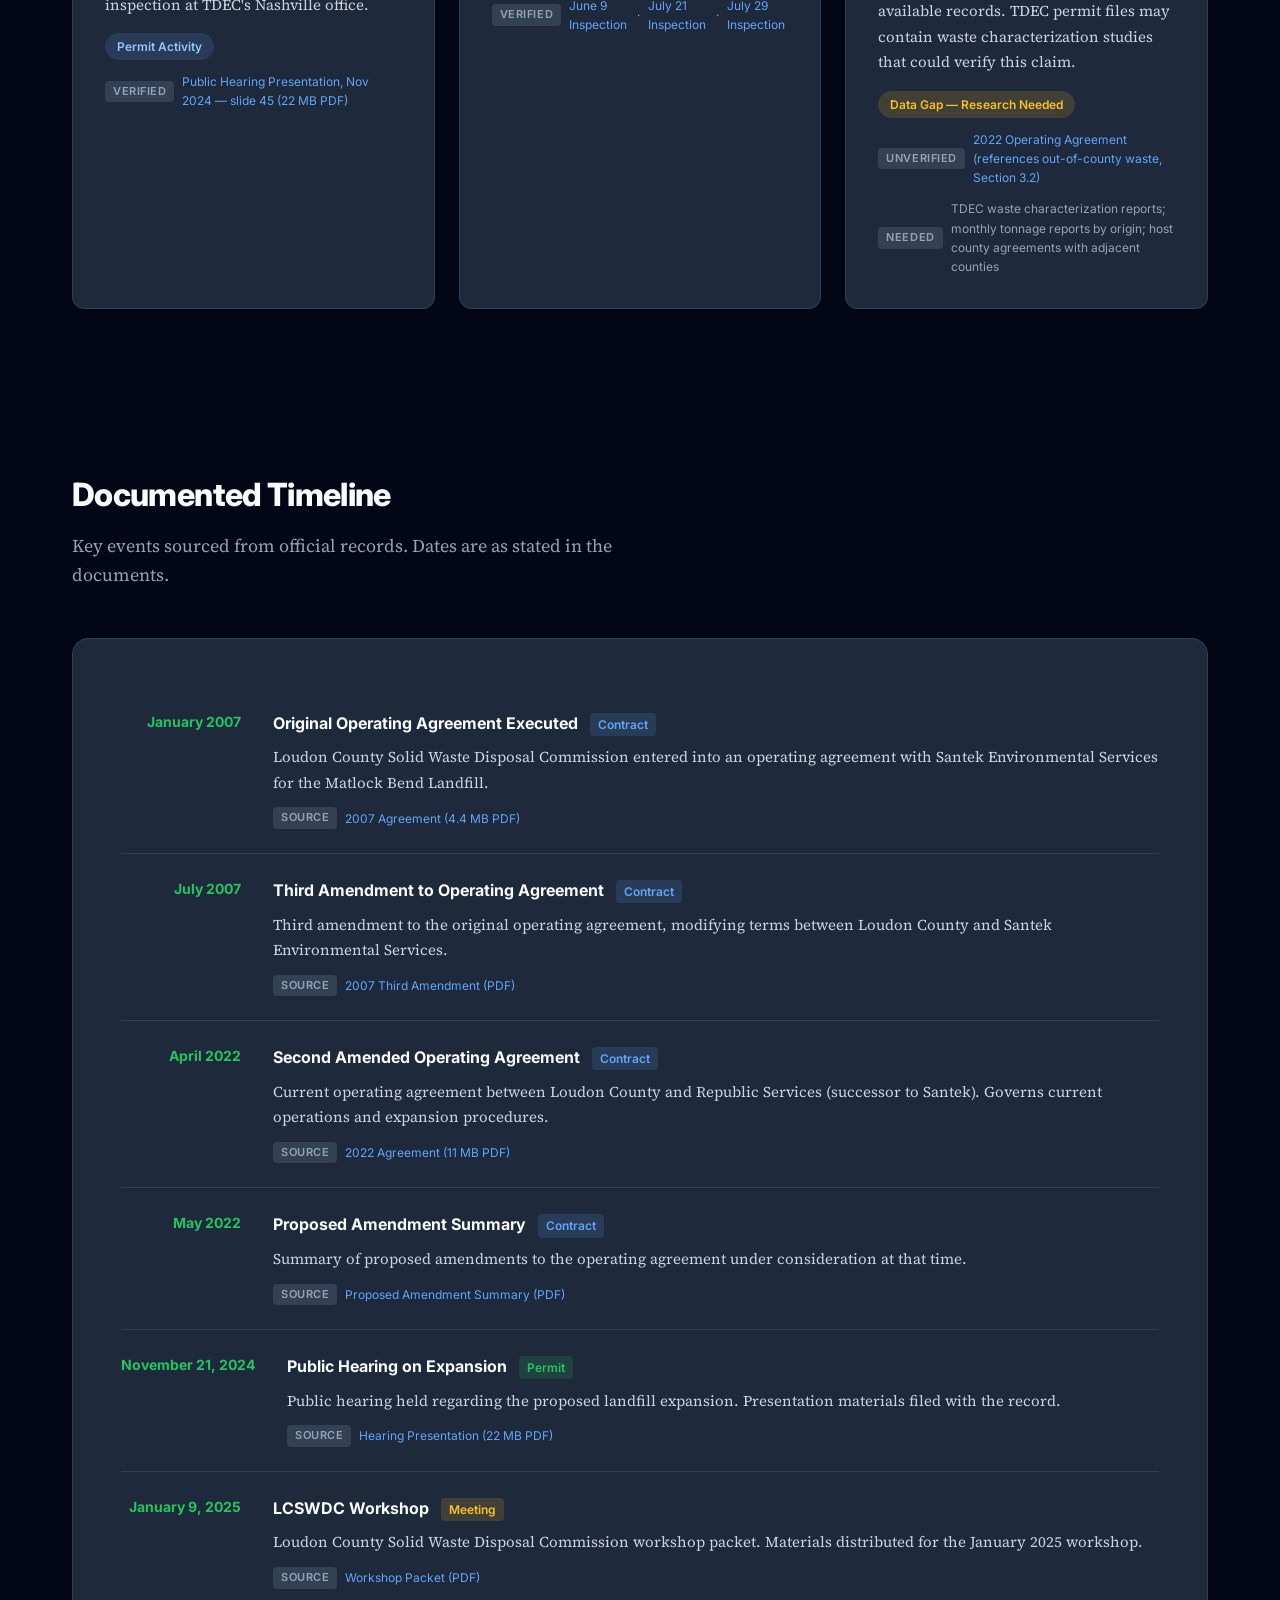
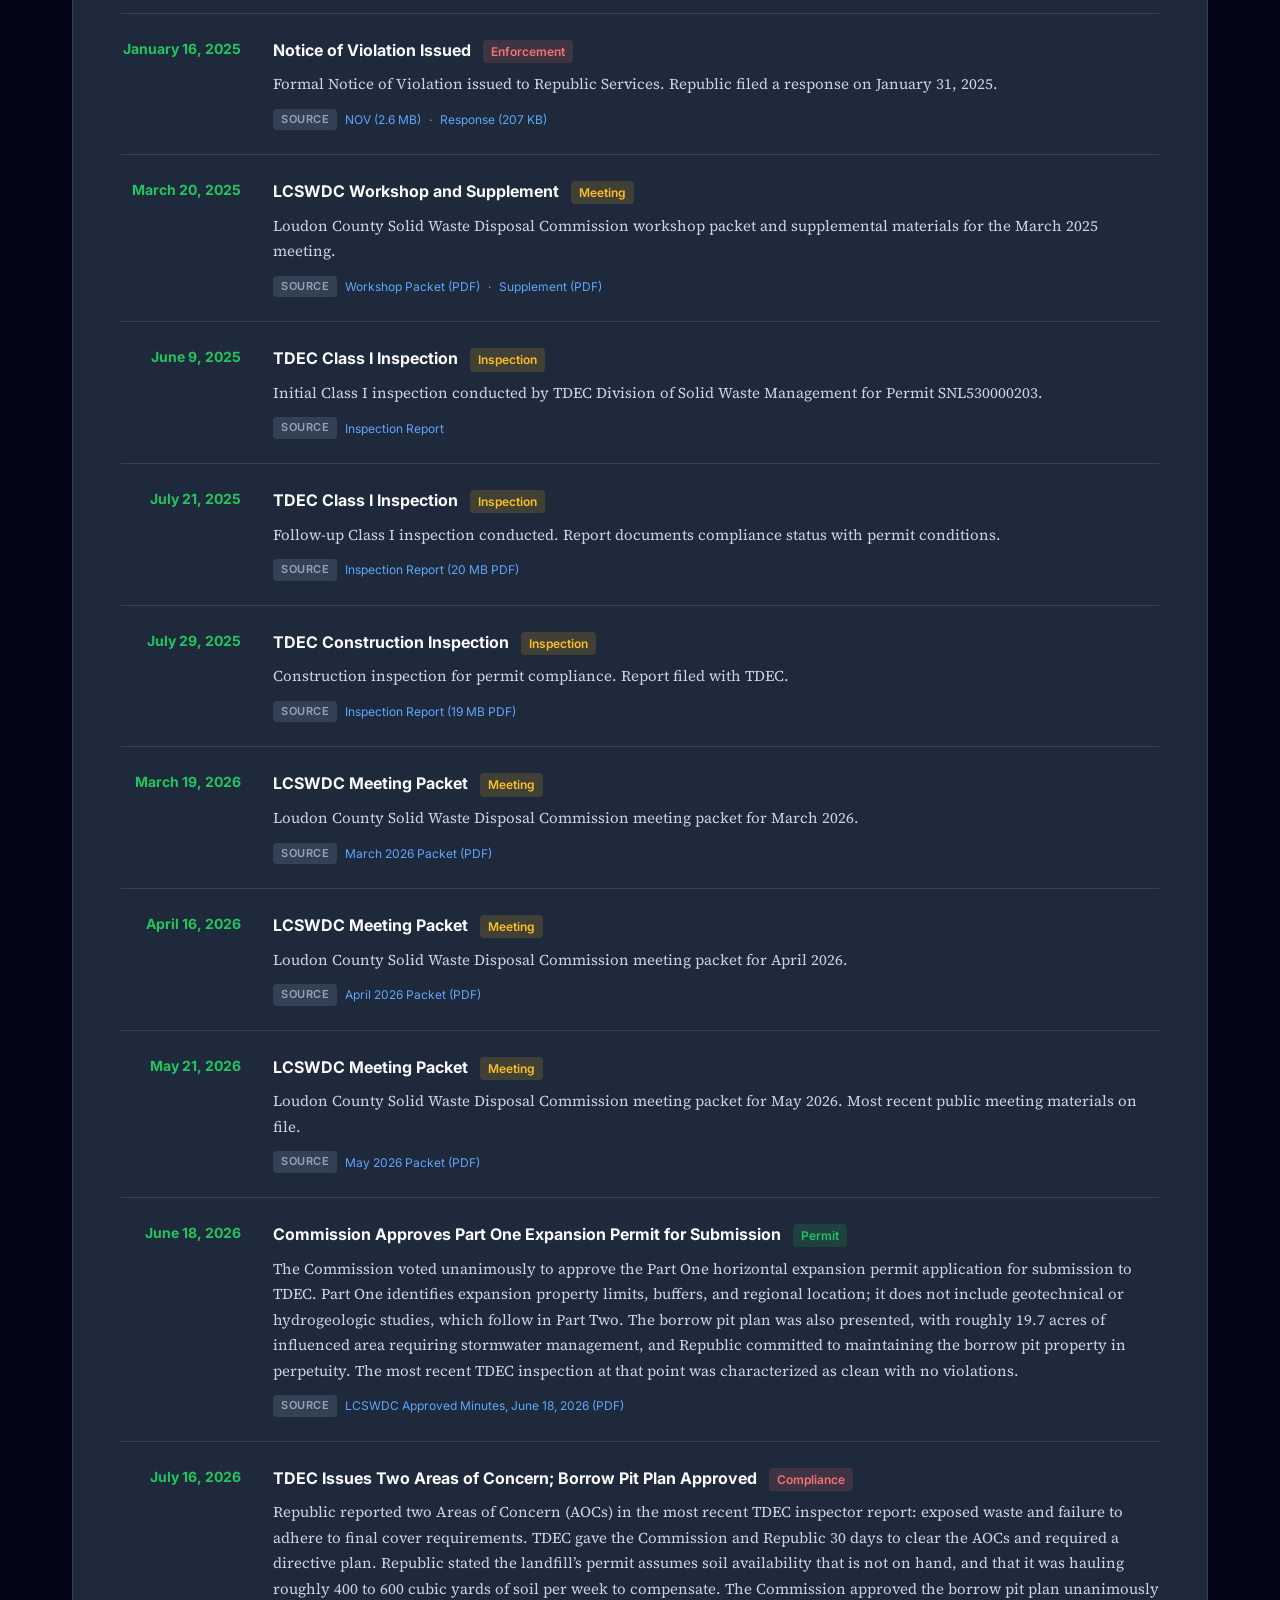
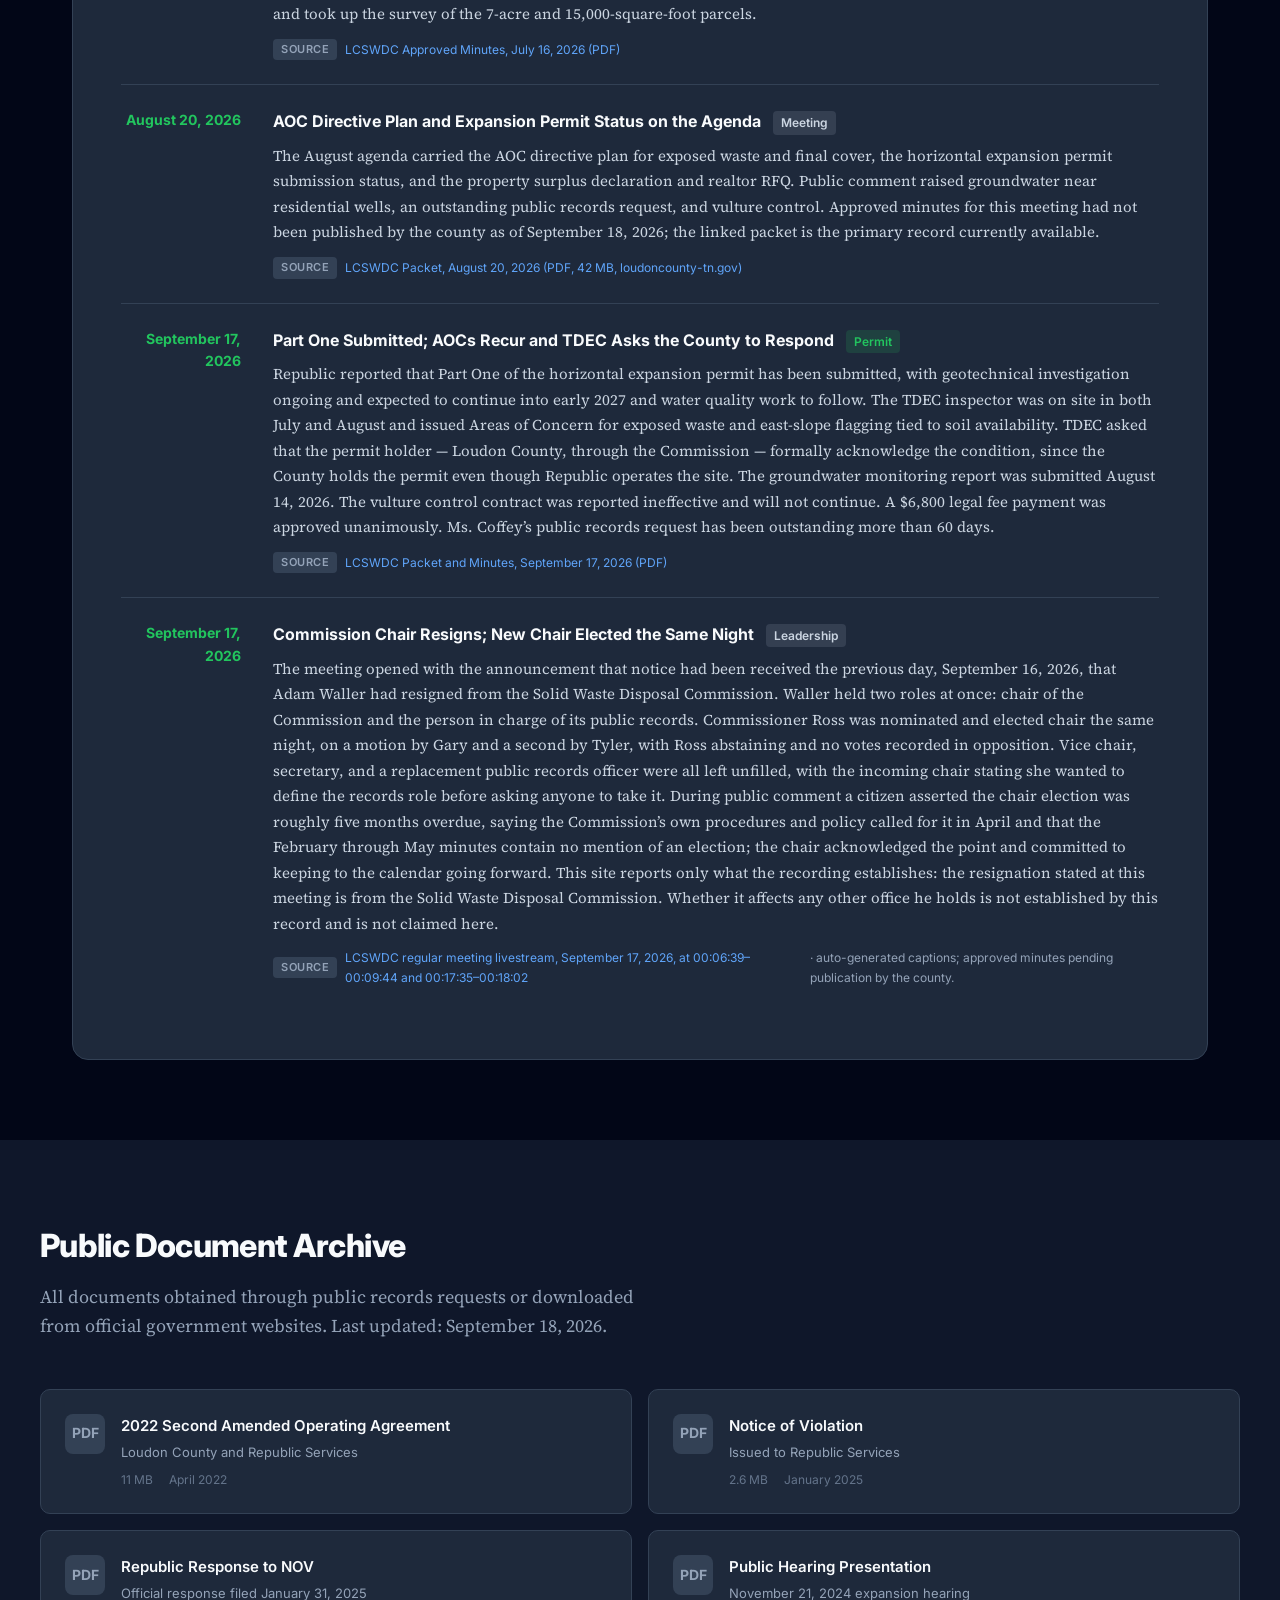
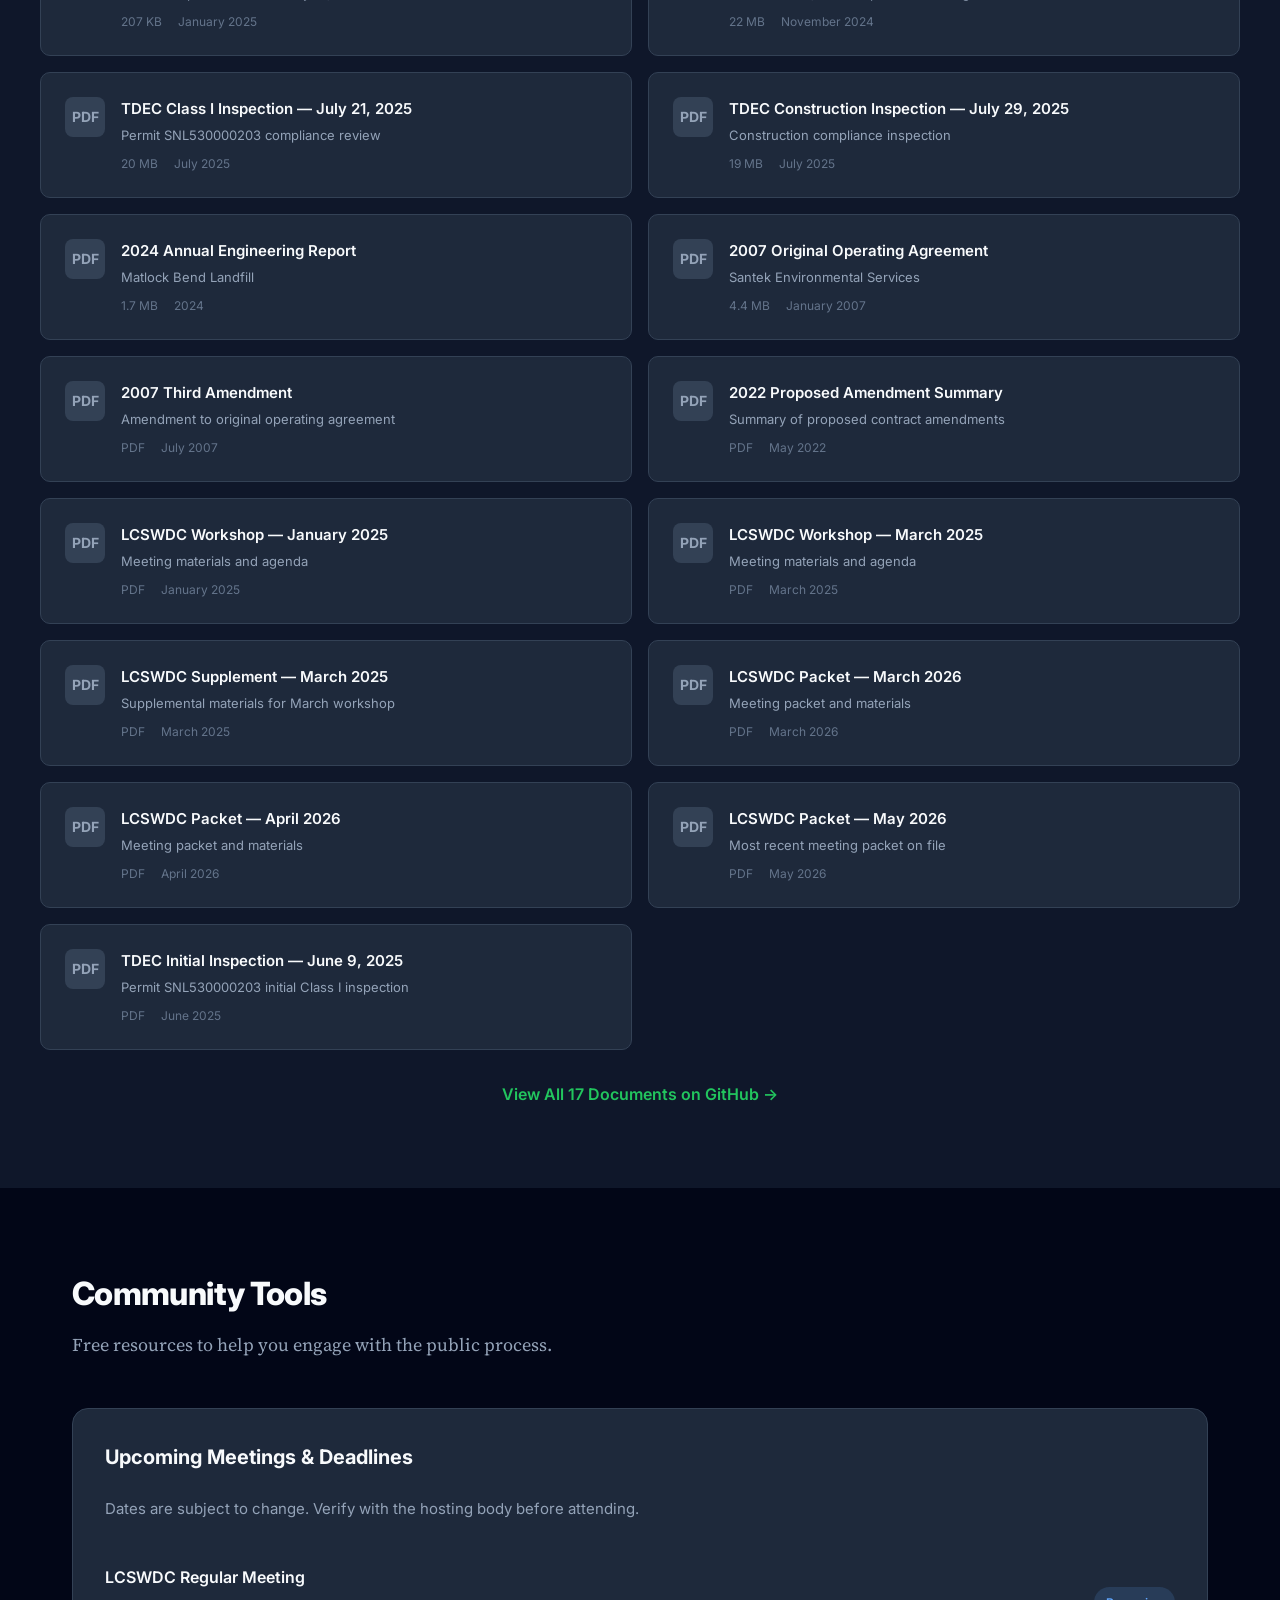
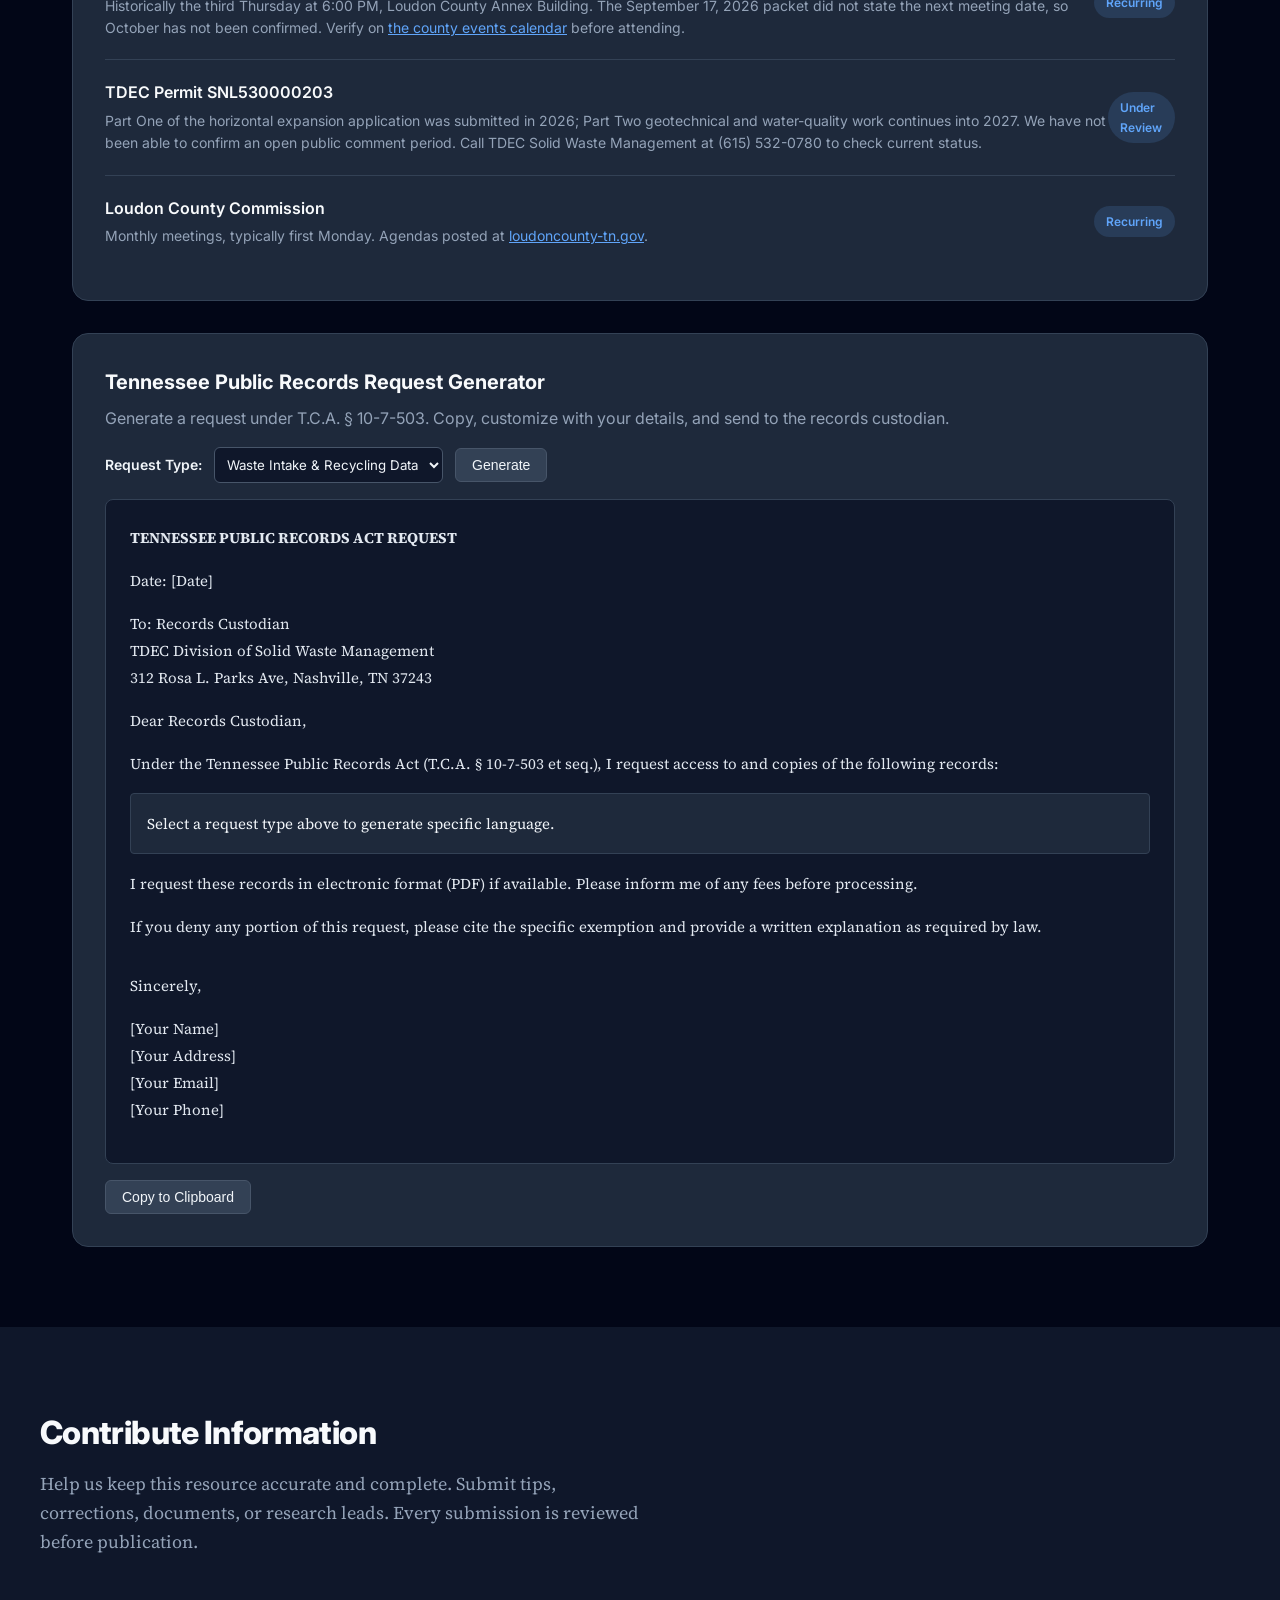
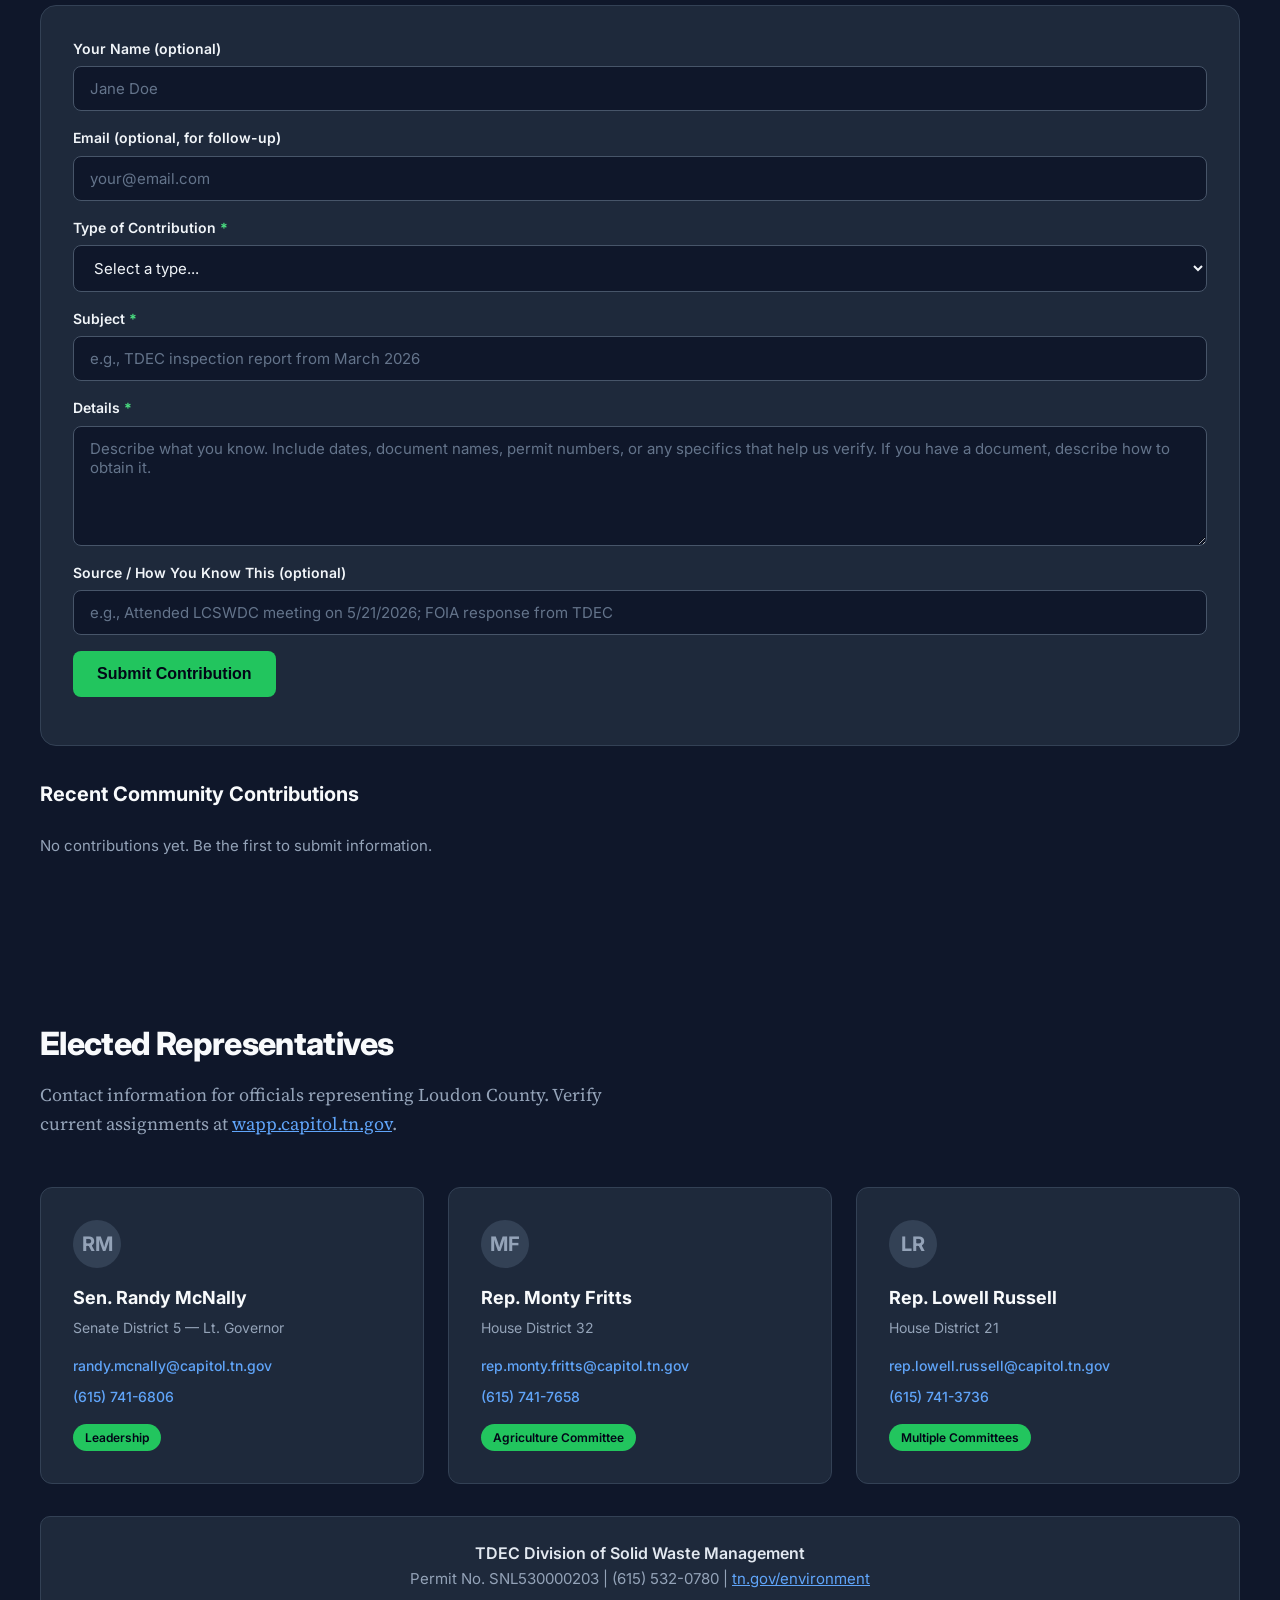
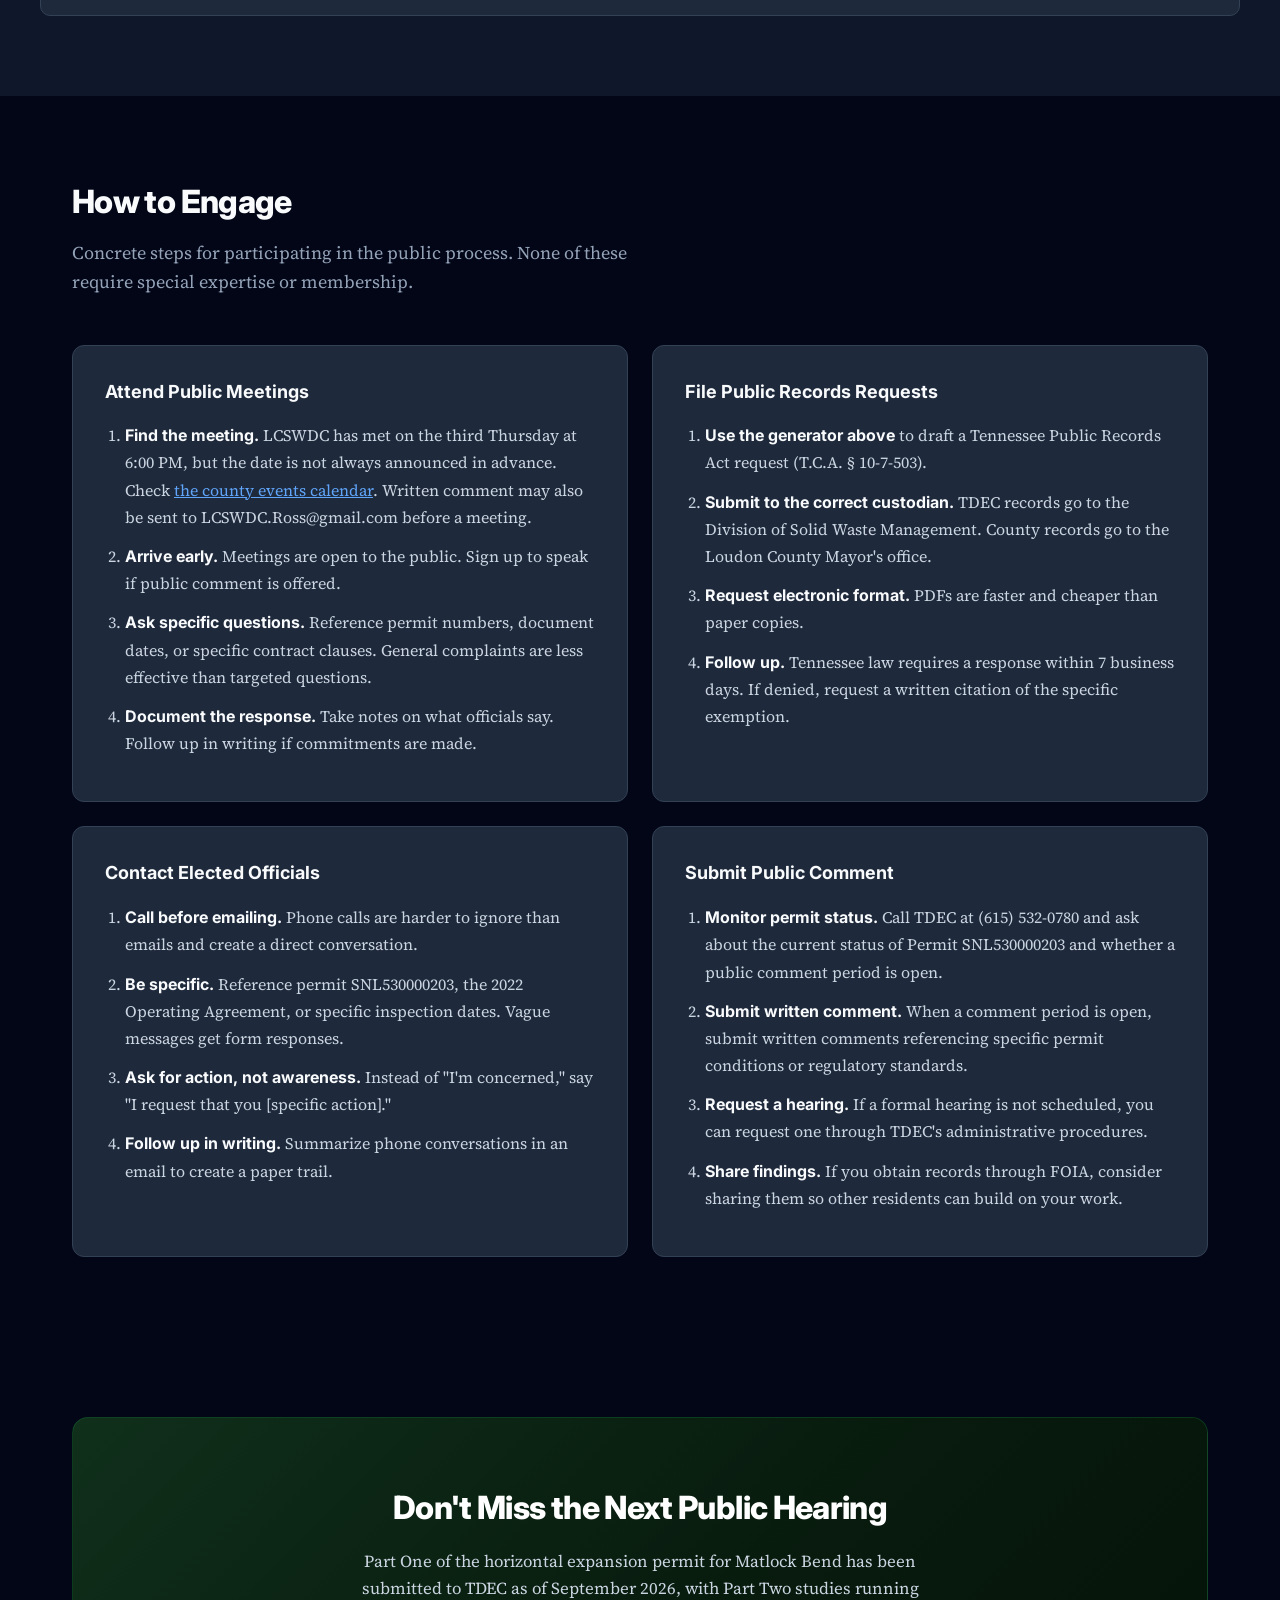
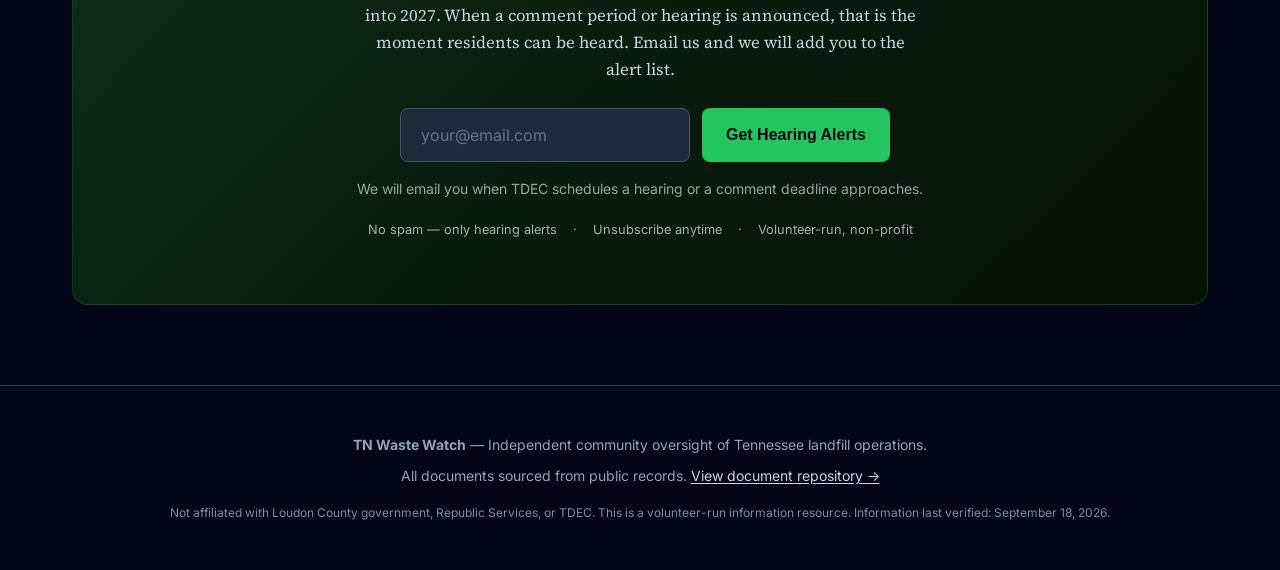
==== commit b3279bc4: "Stop the closing heading losing its first two lines Reported from a phone: the closing sentence read" ====
--- a/index.html
+++ b/index.html
@@ -1420,12 +1420,12 @@
                 </div>
             </div>
             <div class="problem-card">
-                <h3>7-Acre Expansion Under TDEC Review</h3>
-                <p>Republic Services has submitted permit modification applications to TDEC for a 7-acre expansion of the Matlock Bend Landfill. The permit file (SNL530000203) is open for public inspection at TDEC's Nashville office.</p>
+                <h3>19.6-Acre Expansion Now Filed</h3>
+                <p>Two separate expansions. The November 2024 hearing added 7.0 acres, taking the permitted disposal area from 40.6 to 47.6 acres. The application now on file adds a further 19.6 acres on the north side &mdash; on ground the applicant's own map marks with streams. The permit file (SNL530000203) is open for public inspection at TDEC's Nashville office.</p>
                 <span class="problem-tag tag-info">Permit Activity</span>
                 <div class="citation">
                     <span class="citation-tag">Verified</span>
-                    <a href="https://raw.githubusercontent.com/mfethe1/loudoun-landfill-research/main/pdfs/20241121_Public_Hearing_Powerpoint.pdf" target="_blank">Public Hearing Presentation (22 MB PDF)</a>
+                    <a href="https://raw.githubusercontent.com/mfethe1/loudoun-landfill-research/main/pdfs/20241121_Public_Hearing_Powerpoint.pdf" target="_blank">Public Hearing Presentation, Nov 2024 &mdash; slide 45 (22 MB PDF)</a>
                 </div>
             </div>
             <div class="problem-card">
@@ -1633,7 +1633,7 @@
                 <div class="timeline-date">July 16, 2026</div>
                 <div class="timeline-content">
                     <h4>TDEC Issues Two Areas of Concern; Borrow Pit Plan Approved <span class="timeline-badge badge-violation">Compliance</span></h4>
-                    <p>Republic reported two Areas of Concern (AOCs) in the most recent TDEC inspector report: exposed waste and failure to adhere to final cover requirements. TDEC gave the Commission and Republic 30 days to clear the AOCs and required a directive plan. Republic stated the landfill&rsquo;s permit assumes soil availability that is not on hand, and that it was hauling roughly 400 tons of soil per week to compensate. The Commission approved the borrow pit plan unanimously and took up the survey of the 7-acre and 15,000-square-foot parcels.</p>
+                    <p>Republic reported two Areas of Concern (AOCs) in the most recent TDEC inspector report: exposed waste and failure to adhere to final cover requirements. TDEC gave the Commission and Republic 30 days to clear the AOCs and required a directive plan. Republic stated the landfill&rsquo;s permit assumes soil availability that is not on hand, and that it was hauling roughly 400 to 600 cubic yards of soil per week to compensate. The Commission approved the borrow pit plan unanimously and took up the survey of the 7-acre and 15,000-square-foot parcels.</p>
                     <div class="citation">
                         <span class="citation-tag">Source</span>
                         <a href="https://raw.githubusercontent.com/mfethe1/loudoun-landfill-research/main/pdfs/20260716_LCSWDC_ApprovedMinutes.pdf" target="_blank">LCSWDC Approved Minutes, July 16, 2026 (PDF)</a>
